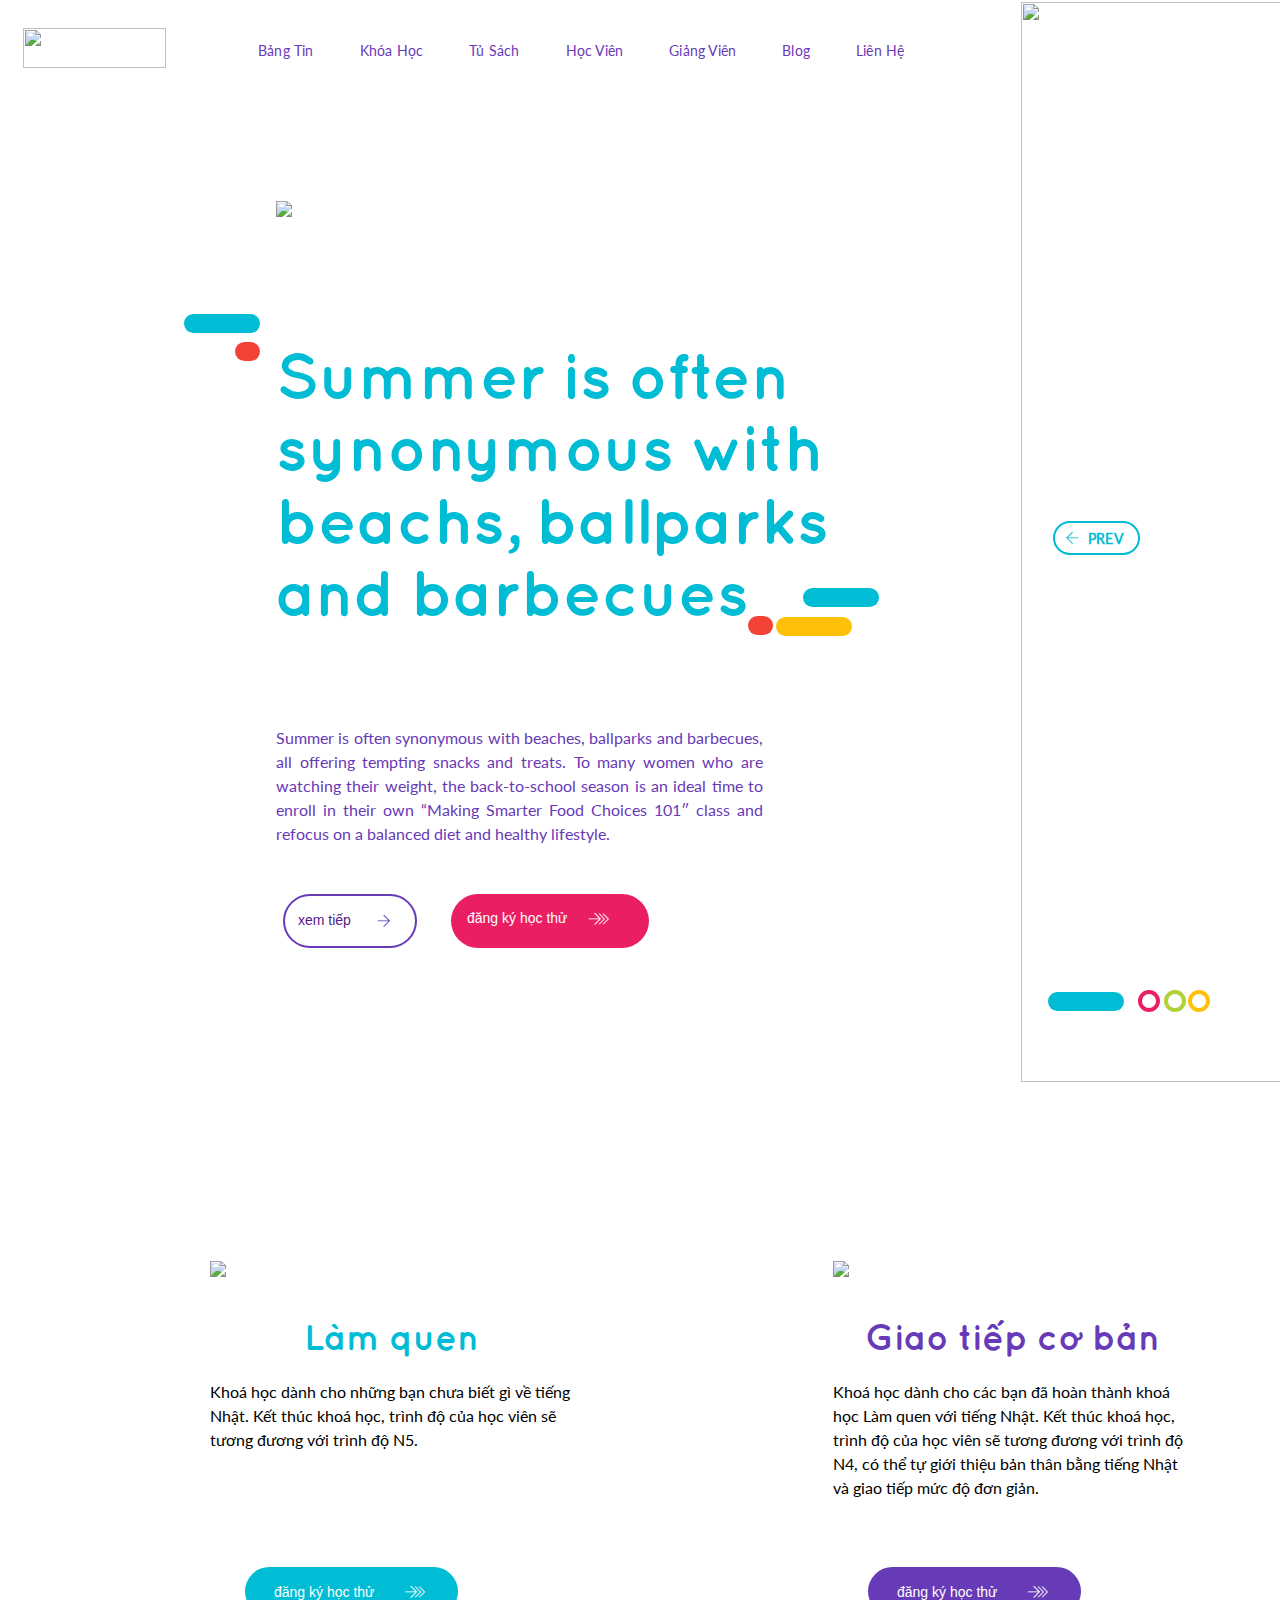
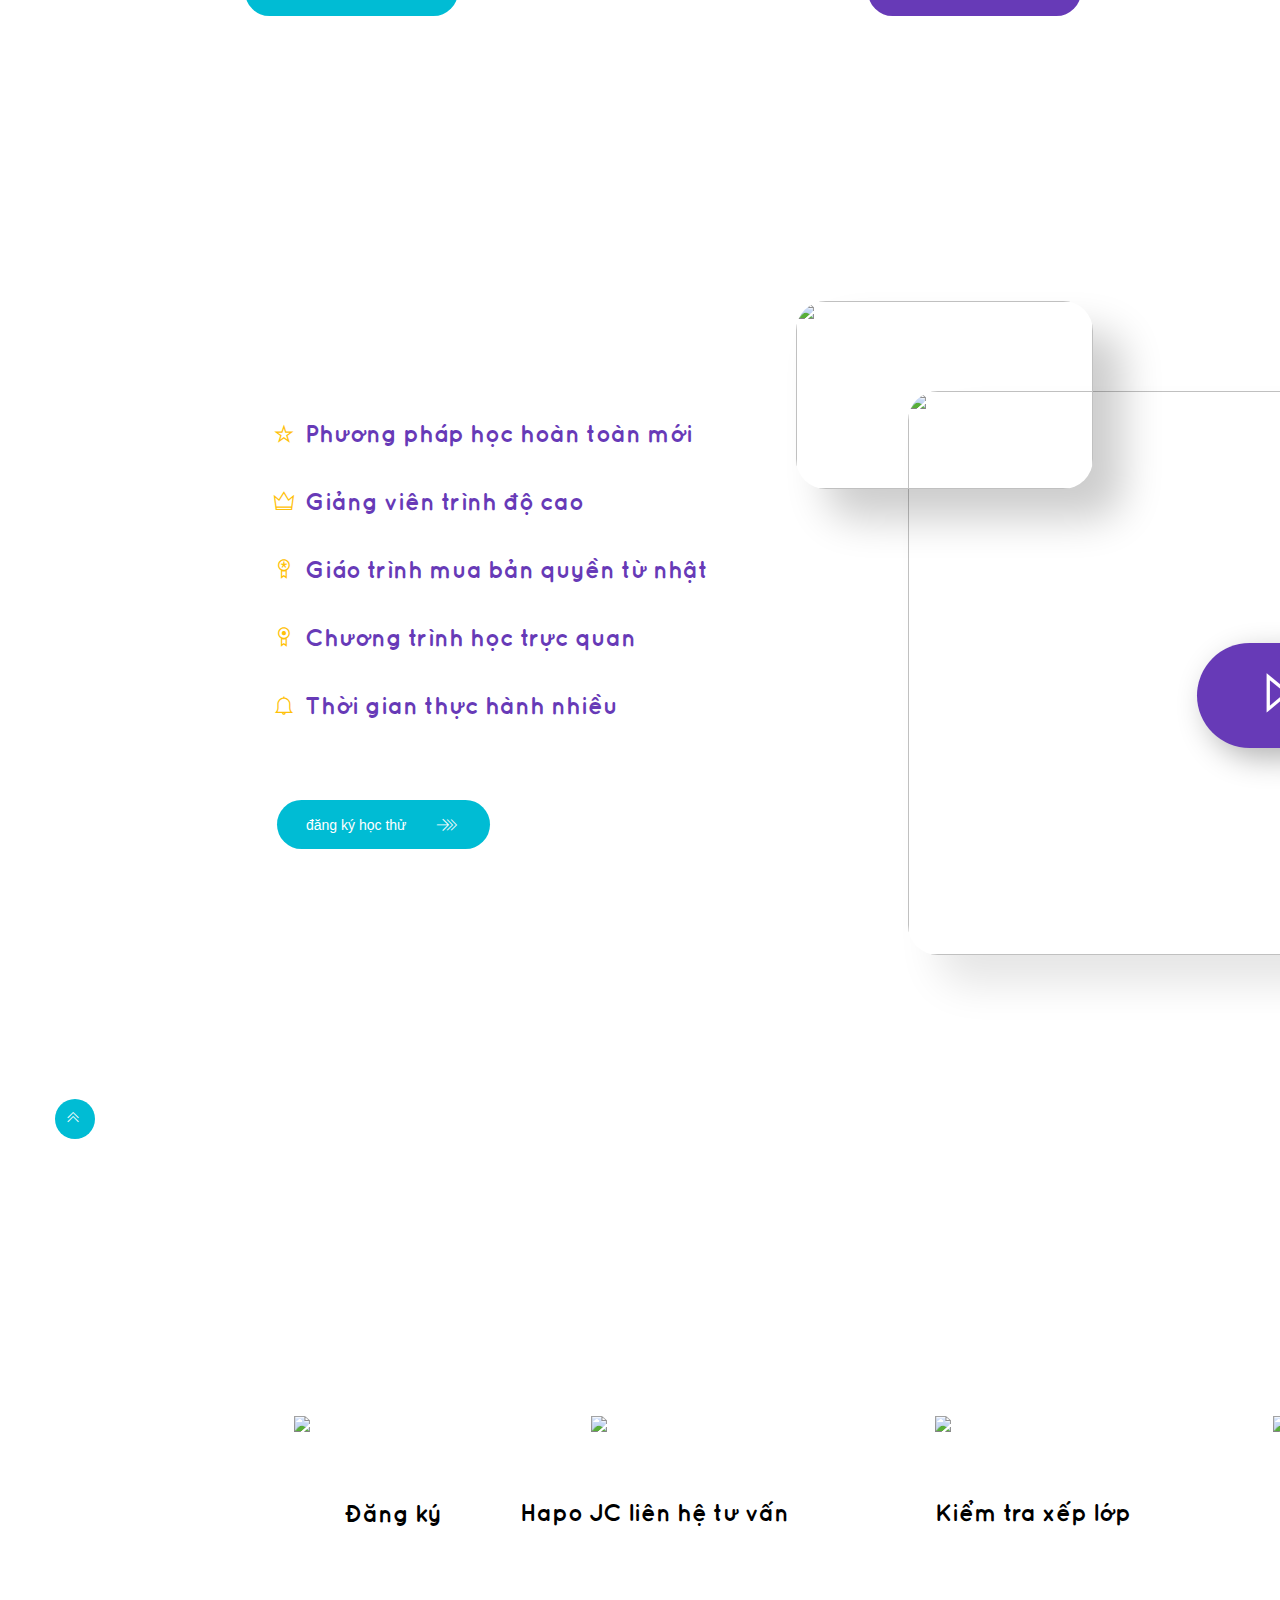
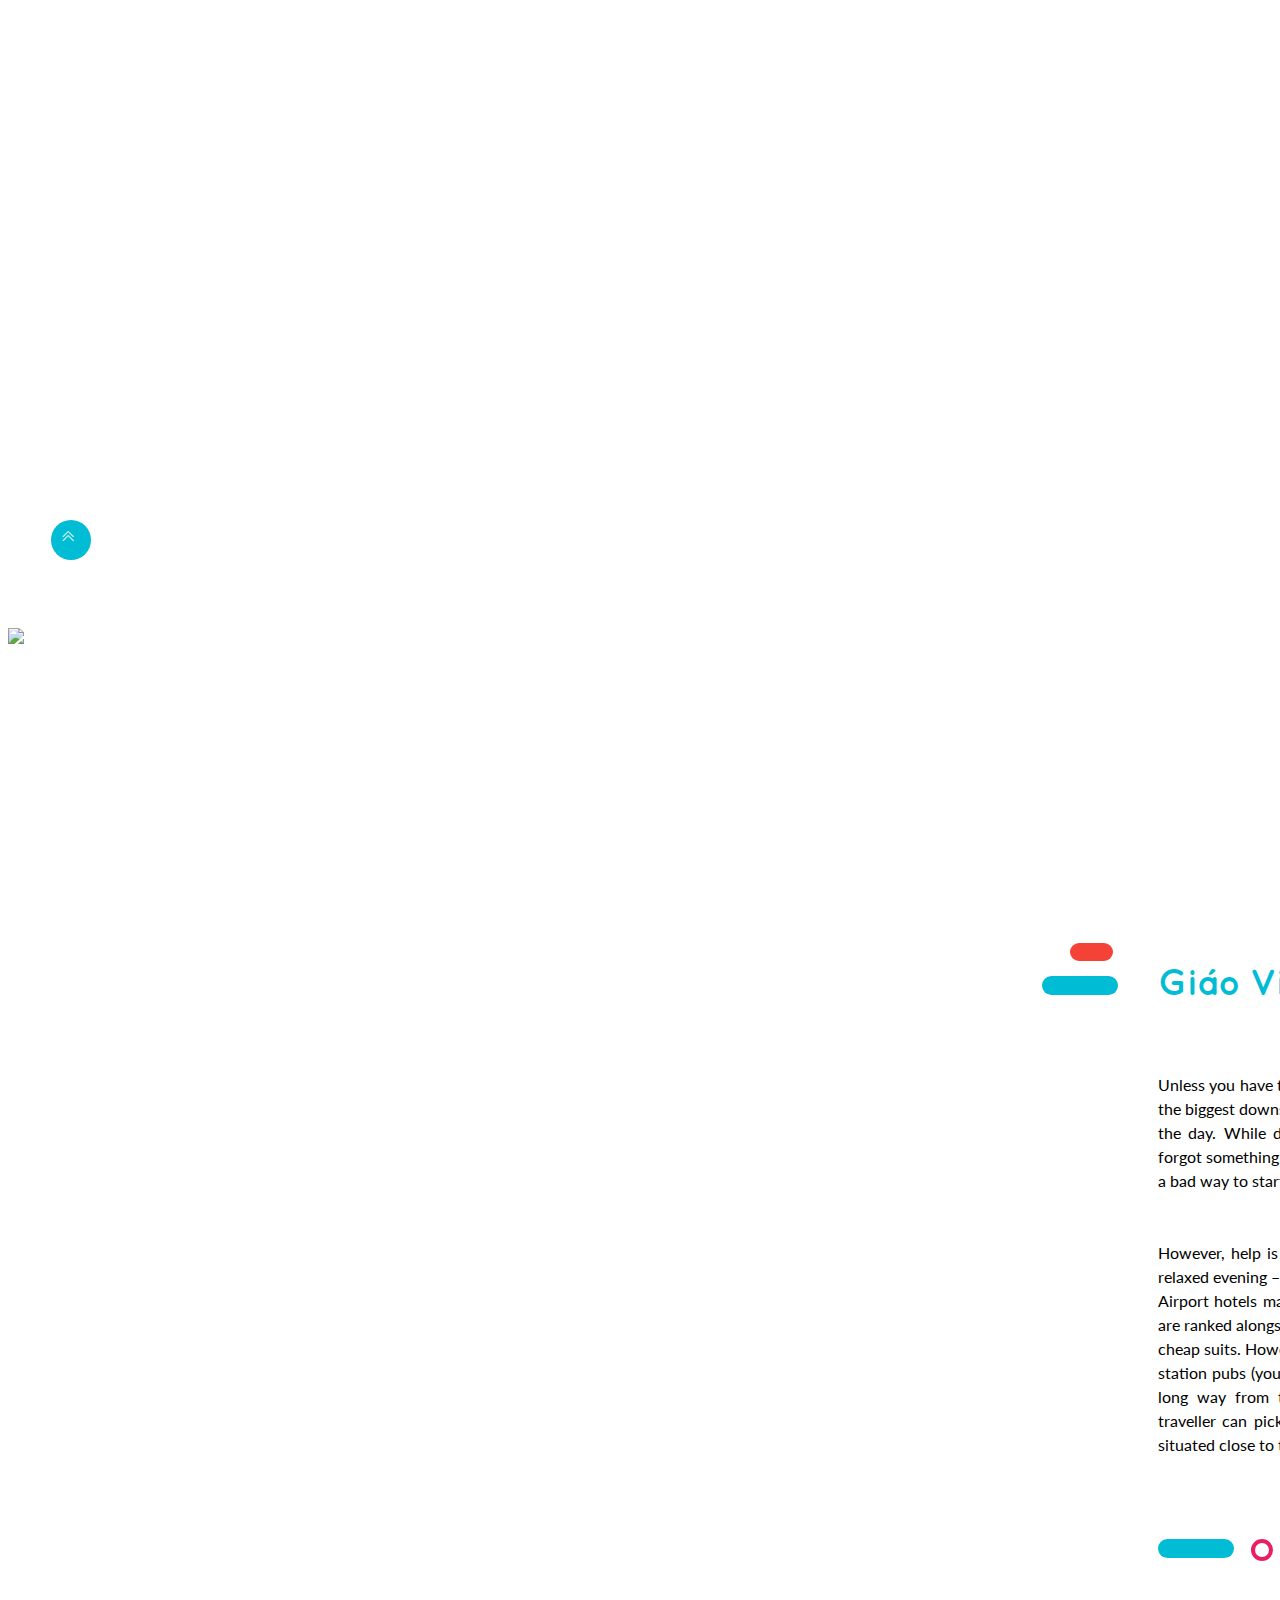
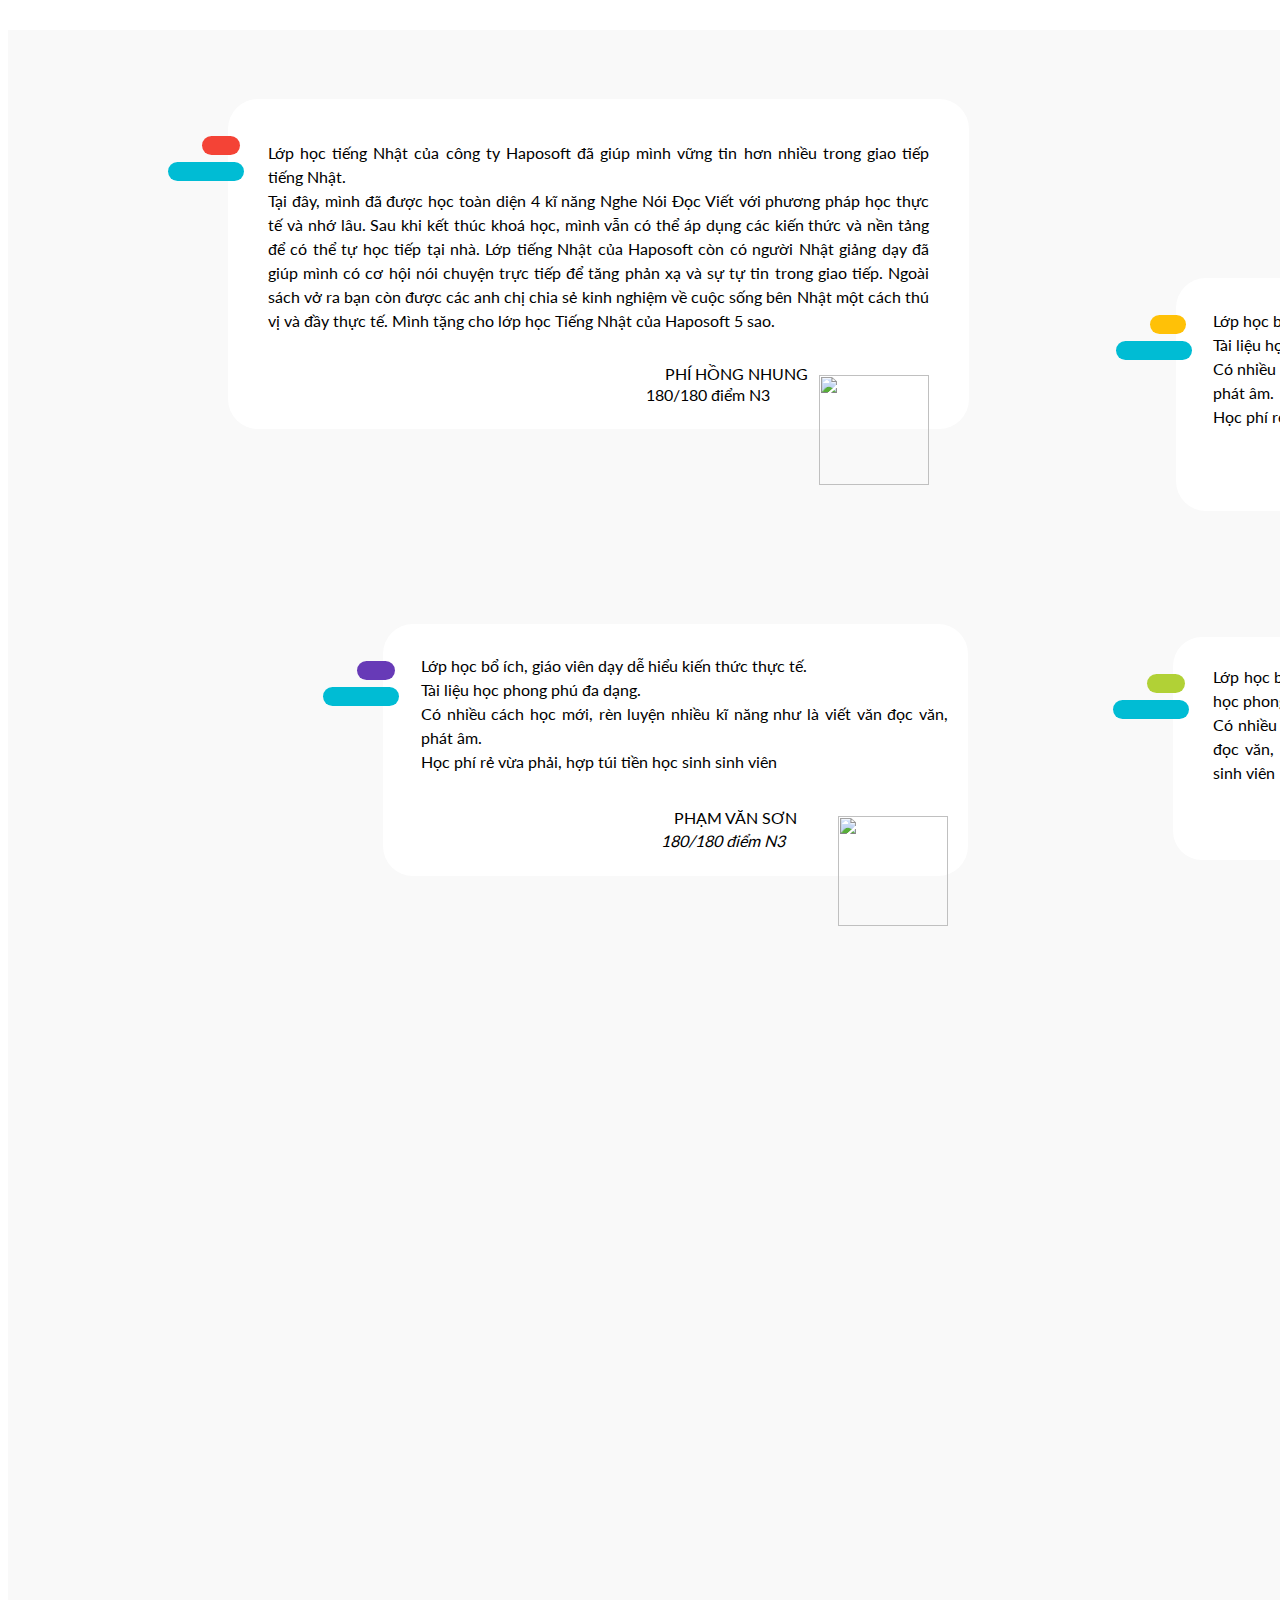
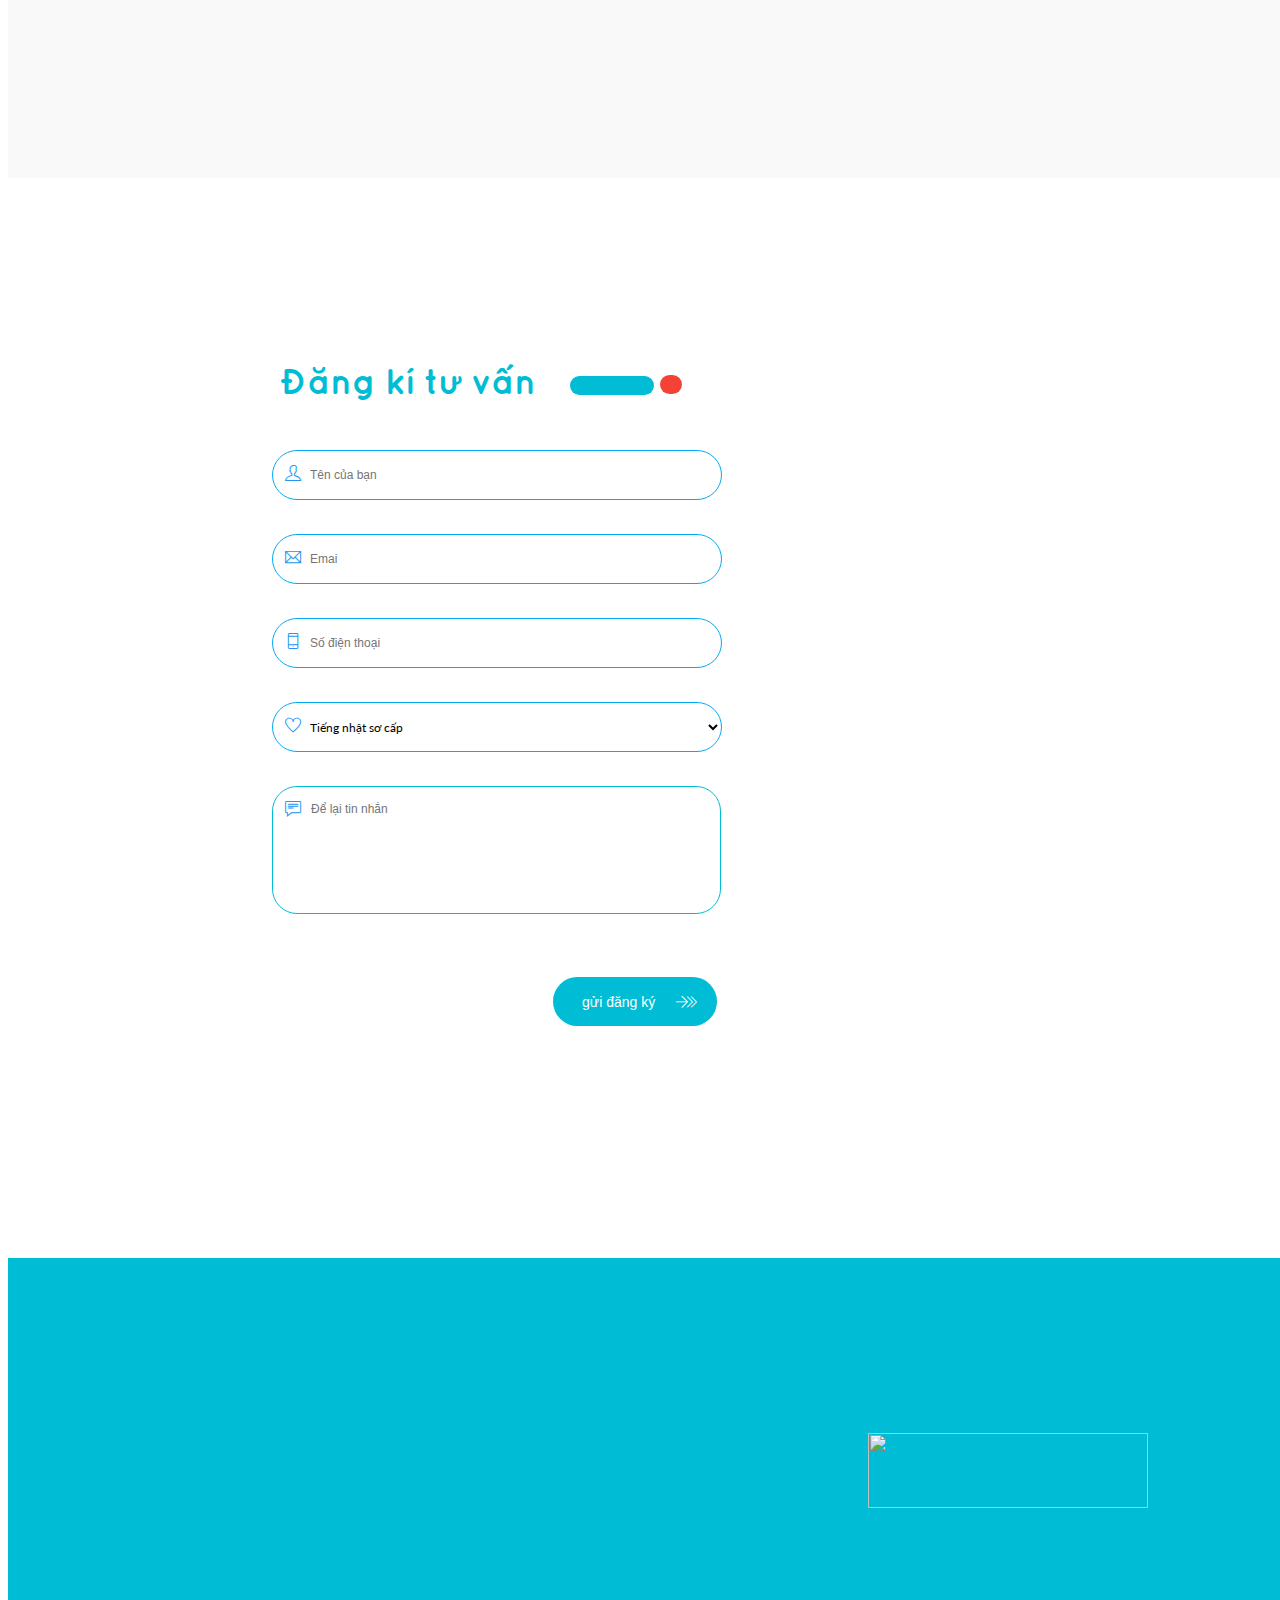
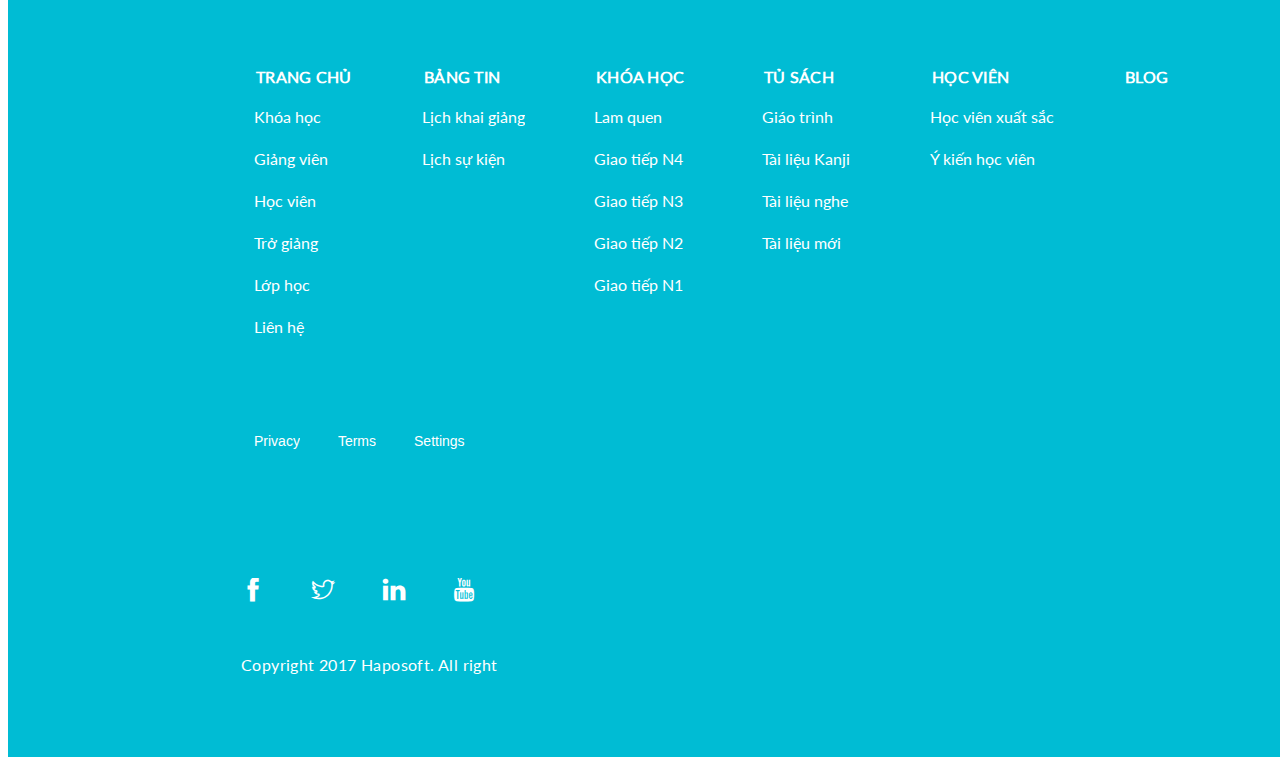
==== index.html @ 3dc642a1 "HTML" ====
<html lang="en">
<head>
    <title>HapoJc</title>
    <meta charset="utf-8">
    <link href="css/simple-line-icons.css" rel="stylesheet"/>
    <link href="css/themify-icons.css" rel="stylesheet"/>
    <link href="css/style.css" rel="stylesheet"/>
</head>
<body id="page">
<section class='main-menu'>
    <div>
        <a href="index.html" class="logo" alt=""><img src="../project_training/image/img/logo.png"></a>
        <nav class="list-title">
            <ul>
                <li><a href="#">Bảng Tin </a></li>
                <li><a href="#">Khóa Học </a></li>
                <li><a href="#">Tủ Sách</a></li>
                <li><a href="#">Học Viên</a></li>
                <li><a href="#">Giảng Viên</a></li>
                <li><a href="#">Blog</a></li>
                <li><a href="#">Liên Hệ</a></li>
            </ul>
        </nav>
        <nav class="login">
            <ul>
                <li><a id="login-title" href="#">ĐĂNG NHẬP</a></li>
                <li class="icon-color"><span class="login-icon"></span><a href="#">ĐĂNG KÝ</a></li>
                <span class="ti-arrow-right" id="icon-dk"></span>
                <span class="ti-search" id="icon-sreach"></span>
            </ul>
        </nav>
    </div>
</section>

<section class="home-page">
    <div class="page-logo" id="img-menu1">
        <div class="page-logo-img"><img src="../project_training/image/img/logo.png"></div>
        <div class="icon-a"></div>
        <div class="icon-b"></div>
        <div class="page-text-a">
            <p>Summer is often synonymous with beachs, ballparks and barbecues</p>
            <div class="icon-a1"></div>
            <div class="icon-b1"></div>
             <div class="icon-c1"></div>
        </div>

        <div class="page-text-b">
            <p>Summer is often synonymous with beaches, ballparks and barbecues, all offering tempting snacks and
                treats.
                To many women who are watching their weight, the back-to-school season is an ideal time to enroll
                in their own “Making Smarter Food Choices 101″ class and refocus on a balanced diet and healthy
                lifestyle.</p>
        </div>
            <a href="" class="page-text-c">xem tiếp</a>
                <span class="ti-arrow-right icon-next"></span>

            <a href="" class="page-text-d">đăng ký học thử</a>
                <span class="ti-arrow-right" id="icon-h-1"></span>
                <span class="ti-angle-double-right" id="icon-h-2"></span>

    </div>


    <div class="rectangle">
        <div class="prev">
            <p>PREV</p>
            <div class="ti-arrow-left icon-prev"></div>
        </div>
        <div class="next">
            <p>NEXT</p>
            <div class=" icon-next"></div>
            <div class="ti-arrow-right icon-back"></div>
        </div>
        <img src="../project_training/image/img/slide-section1.jpg">

        <div class="icon-img-home">
            <div class="icon-home-back"></div>
            <div class="back-icon">
                <div class="icon-round "></div>
                <div class="icon-round" id="icon-home-back-1"></div>
                <div class="icon-round" id="icon-home-back-2"></div>
            </div>
        </div>

    </div>

</section>


<section class="home-page-a">
    <div class="span">
        <ul>
            <li>
                <div class="span_text1">
                    <img src="../project_training/image/img/N5.png">
                    <h2 class="contact-p">Làm quen</h2>
                    <div class="text-a">
                        <p>Khoá học dành cho những bạn chưa biết gì về tiếng Nhật. Kết thúc khoá học, trình độ của học
                            viên sẽ tương
                            đương với trình độ N5.</p>
                    </div>
                    <a href="" class="page-text-list" id="color-1">đăng ký học thử</a>
                    <span class="ti-arrow-right icon-list-btn-1"></span>
                    <span class="ti-angle-double-right icon-list-btn-2"></span>

                        <!--<a class="page-text-d" id="" href="">đăng ký học thử</a>-->
                    <!--<div class="">-->
                            <!--<samp class="ti-arrow-right icon-home-1"></samp>-->
                            <!--<span class="ti-angle-double-right icon-home-2"></span>-->
                        <!--</p>-->
                    <!--</div>-->
                </div>
            </li>
            <li>
                <div class="span_text2">
                    <img src="../project_training/image/img/N4.png">
                    <h2 class="contact-l">Giao tiếp cơ bản</h2>
                    <div class="text-a">
                        <p>Khoá học dành cho các bạn đã hoàn thành khoá học Làm quen với tiếng Nhật. Kết thúc khoá học,
                            trình độ
                            của học viên sẽ tương đương với trình độ N4, có thể tự giới thiệu bản thân bằng tiếng Nhật
                            và giao
                            tiếp mức độ đơn giản.</p>
                    </div>
                    <!--<div class="button-a" id="icon-button-A">-->
                    <a class="page-text-list" href="" id="color-2">đăng ký học thử</a>
                    <span class="ti-arrow-right icon-list-btn-1" ></span>
                    <span class="ti-angle-double-right icon-list-btn-2"></span>
                        <!--</p>-->
                    <!--</div>-->
                </div>
            </li>
            <li>
                <div class="span_text3">
                    <img src="../project_training/image/img/N3.png">
                    <h2 class="contact-new">Giao tiếp nâng cao</h2>
                    <div class="text-a">
                        <p>Khoá học dành cho các bạn đã hoàn thành khoá học Giao tiếp cơ bản. Kết thúc khoá học, trình
                            độ của học
                            viên sẽ tương đương với trình độ N3, có thể giao tiếp thường ngày trôi chảy bằng tiếng
                            Nhật.</p>
                    </div>
                    <a href="" class=" page-text-list">đăng ký học thử</a>
                    <!--<div class="button-a" id="inner-c">-->

                    <span class="ti-arrow-right icon-list-btn-1"></span>
                    <span class="ti-angle-double-right icon-list-btn-2"></span>
                    <!--</div>-->
                </div>
            </li>
        </ul>
    </div>
</section>
<section class="home-page-c">
    <div class="img-home">
        <div class="title-lisst">
            <p class="ti-star now"><a href="">Phương pháp học hoàn toàn mới</a></p>
            <p class="ti-crown now"><a href="">Giảng viên trình độ cao</a></p>
            <p class="ti-medall now"><a href="">Giáo trình mua bản quyền từ nhật</a></p>
            <p class="ti-medall-alt now"><a href="">Chương trình học trực quan</a></p>
            <p class="ti-bell now"><a href="">Thời gian thực hành nhiều</a></p>
            <!--<div class="button-a" id="icon-btn-1">-->
                <!--<p id="inner-a"><a href="">đăng ký học thử</a>-->
                    <!--<samp class="ti-arrow-right" id="home-icon-1"></samp>-->
                    <!--<span class="ti-angle-double-right" id="home-icon-2"></span>-->
                <!--</p>-->
            <!--</div>-->
            <a href="" class="page-text-list" id="login-list">đăng ký học thử</a>
            <span class="ti-arrow-right icon-list-btn-1" id="login-list-1"></span>
            <span class="ti-angle-double-right icon-list-btn-2" id="login-list-2"></span>
            <div class="button-left">
                <samp class="ti-angle-double-up" id="icon-li"></samp>
            </div>
        </div>
        <div class="img-home-a">
            <img src="../project_training/image/img/photo-1500989145603-8e7ef71d639e.jpg">
        </div>
        <div class="img-home-b">
            <img src="../project_training/image/img/pexels-photo-574285.jpg">
        </div>
        <div class="img-home-c">
            <img src="../project_training/image/img/mac-glasses.jpg">
            <div class="button-home" id="inner-home">
                <p><a href="">HỖ TRỢ
                    <span class="ti-help-alt icon-home-1"></span>
                </a>
            </div>
        </div>
        <div class="icon-play-h">
            <span class="ti-control-forward" id="icon-home-play"></span>
        </div>
    </div>
</section>
<section class="home-page-d">
    <div class="home-list">
        <img src="../project_training/image/img/1.png">
        <div class="home-text-1"><p>Đi học</p></div>
    </div>
    <div class="home-list">
        <img src="../project_training/image/img/2.png">
        <div class="home-text-2"><p>Chọn lịch học </p></div>
    </div>
    <div class="home-list">
        <img src="../project_training/image/img/1.png">
        <div class="home-text-3"><p>Kiểm tra xếp lớp</p></div>
    </div>
    <div class="home-list">
        <img src="../project_training/image/img/1.png">
        <div class="home-text-4"><p>Hapo JC liên hệ tư vấn</p></div>
    </div>
    <div class="home-list">
        <img src="../project_training/image/img/2.png">
        <div class="home-text-1"><p>Đăng ký</p></div>

    </div>
    <div class="button-list" id="inner-list">
        <a href="">HỖ TRỢ</a>
        <span class="ti-help-alt icon-support-1"></span>
    </div>
    <div class="icon-btn-list">
        <samp class="ti-angle-double-up" id="icon-support"></samp>
    </div>
</section>
<section class="home-page-e">
    <div class="teacher-img">
        <img src="../project_training/image/img/teacher.jpg">
    </div>
    <div class="teacher">
        <div class="icon-list-b"></div>
        <div class="icon-list-1"></div>
        <h2 class="teacher-col">Giáo Viên <samp class="name">Nguyên Thị Mỹ Linh</samp></h2>
        <p>Unless you have the dubious pleasure of living right next door to an airport one of the biggest downsides of
            going on holiday is catching a flight at an ungodly hour of the day. While driving half asleep at 4.00 am,
            with a nagging doubt you have forgot something may be some holidaymaker’s idea of fun – for most it sounds
            like a bad way to start your holiday.<br><br><br>
            However, help is at hand in the form of Airport Hotels, where you can spend a relaxed evening – and even
            afford an extra hour or two in bed before leaving.<br>
            Airport hotels may not enjoy the best of reputations. In many peoples mind they are ranked alongside train
            station pubs – filled with chain smoking business men in cheap suits. However, while there is certainly a
            convincing argument to avoid train station pubs (you have to pay to get in the toilet for starters), airport
            hotels are a long way from their cheap and not-so-cheerful roots. These days the savvy traveller can pick up
            a great value deal at some excellent hotel accommodation situated close to their airport of departure.
           </p>
        <div class="icon-list-2"></div>
        <div class="icon-rd">
            <div class="icon-round "></div>
            <div class="icon-round" id="round2"></div>
            <div class="icon-round" id="round3"></div>
        </div>
    </div>
</section>
<section class="commnet">
    <div class="list-comment">
        <div class="comment-A">
            <div class="icon-cmt-a"></div>
            <div class="icon-cmt-b"></div>
            <p>
                Lớp học tiếng Nhật của công ty Haposoft đã giúp mình vững tin hơn nhiều trong giao tiếp tiếng Nhật.<br>
                Tại đây, mình đã được học toàn diện 4 kĩ năng Nghe Nói Đọc Viết với phương pháp học thực tế và nhớ lâu.
                Sau khi kết thúc khoá học, mình vẫn có thể áp dụng các kiến thức và nền tảng để có thể tự học tiếp tại
                nhà. Lớp tiếng Nhật của Haposoft còn có người Nhật giảng dạy đã giúp mình có cơ hội nói chuyện trực tiếp
                để tăng phản xạ và sự tự tin trong giao tiếp. Ngoài sách vở ra bạn còn được các anh chị chia sẻ kinh
                nghiệm về cuộc sống bên Nhật một cách thú vị và đầy thực tế. Mình tặng cho lớp học Tiếng Nhật của
                Haposoft 5 sao.<br>
                <img class="img-comment-A" src="../project_training/image/img/images.png"> <span
                    class="name-comment-A">
                PHÍ HỒNG NHUNG</span>
            </p>
            <p class="number">180/180 điểm N3</p>
        </div>
        <div class="comment-B">
            <div class="icon-cmt-a"></div>
            <div class="icon-cmt-s" id="cmt-1"></div>
            <p>
                Lớp học bổ ích, giáo viên dạy dễ hiểu kiến thức thực tế.<br>
                Tài liệu học phong phú đa dạng.<br>
                Có nhiều cách học mới, rèn luyện nhiều kĩ năng như là viết văn đọc văn, phát âm.<br>
                Học phí rẻ vừa phải, hợp túi tiền học sinh sinh viên<br>
                <img class="img-comment-B" src="../project_training/image/img/images.png"> <samp
                    class="name-comment-S">
                PHẠM VĂN SƠN</samp>
            </p>
            <p class="number-S">180/180 điểm N3</p>
        </div>
        <div class="comment-C">
            <div class="icon-cmt-a"></div>
            <div class="icon-cmt-c"></div>
            <p>
                Lớp học bổ ích, giáo viên dạy dễ hiểu kiến thức thực tế.
                Tài liệu học phong phú đa dạng.<br>
                Có nhiều cách học mới, rèn luyện nhiều kĩ năng như là viết văn đọc văn, phát âm.
                Học phí rẻ vừa phải, hợp túi tiền học sinh sinh viên<br>
                <img class="img-comment-C" src="../project_training/image/img/images.png"> <samp
                    class="name-comment-C">
                PHÍ HỒNG NHUNG</samp>
            </p>
            <p class="number-C">180/180 điểm N3</p>
        </div>
        <div class="comment-D">
            <div class="icon-cmt-a"></div>
            <div class="icon-cmt-d"></div>
            <p>
                Lớp học bổ ích, giáo viên dạy dễ hiểu kiến thức thực tế.<br>
                Tài liệu học phong phú đa dạng.<br>
                Có nhiều cách học mới, rèn luyện nhiều kĩ năng như là viết văn đọc văn, phát âm.<br>
                Học phí rẻ vừa phải, hợp túi tiền học sinh sinh viên<br>
                <img class="img-comment-D" src="../project_training/image/img/images.png"> <samp
                    class="name-comment-D">
                PHẠM VĂN SƠN</samp>
            </p>
            <p class="number-D">180/180 điểm N3</p>
        </div>
    </div>
</section>
<section class="contact">
    <div>
        <div class="contact-form">
            <div class="icon-contact-a"></div>
            <div class="icon-contact-b"></div>
            <h3 class="contact-title">Đăng kí tư vấn</h3>
            <form action="/action_page.php">
                <ul class="contact-fr">
                    <li>
                        <div class="ti-user icon-form"></div>
                        <input class="form-contact" type="text" name="firstname" placeholder="Tên của bạn" ><br></li>
                    <li>
                        <div class="ti-email icon-form"></div>
                        <input class="form-contact" type="text" name="lastname" placeholder="Emai"><br></li>
                    <li>
                        <div class="ti-mobile icon-form"></div>
                        <input class="form-contact" type="text" name="firstname" placeholder="Số điện thoại"><br></li>
                    <li>
                        <div class="ti-heart icon-form"></div>
                        <select class="form-contact select-form" type="" name="lastname" placeholder="Khóa học quan tâm">
                            <option class="volvo" >Tiếng nhật sơ cấp</option>
                            <option value="saab">Tiếng nhật N4</option>
                            <option value="opel">Tiêng nhật N3</option>
                            <option value="audi">Tiêng nhật N2</option>
                        </select>
                    </li>
                    <li>
                        <div class="ti-comment-alt icon-form"></div>
                        <input class="form-textarea form-input form-contact" type="text" name="lastname" placeholder="Để lại tin nhắn"></input><br></li>
                    <li>
                        <!--<input class="contact-btn" type="submit" value="gửi đăng ký">-->
                        <!--<div class="icon-sub" id="">-->
                            <!--<p id="sub-a"><a href="">gửi đăng ký</a>-->
                                <!--<samp class="ti-arrow-right" id="sub-1"></samp>-->
                                <!--<span class="ti-angle-double-right" id="sub-2"></span>-->
                            <!--</p>-->
                        <!--</div>-->
                        <a href="" class="page-text-list" id="submit">gửi đăng ký</a>
                        <span class="ti-arrow-right icon-list-btn-1" id="submit-1"></span>
                        <span class="ti-angle-double-right icon-list-btn-2" id="submit-2"></span>
                    </li>
                </ul>
            </form>
        </div>
        <div class="maps">
            <iframe class="maps-footer"
                    src="https://www.google.com/maps/embed?pb=!1m18!1m12!1m3!1d3724.8131451472996!2d105.81927231493218!3d21.00012598601392!2m3!1f0!2f0!3f0!3m2!1i1024!2i768!4f13.1!3m3!1m2!1s0x3135ac85be3a80f7%3A0x26f3b5f7c126cf4c!2zMjMgVMO0IFbEqW5oIERp4buHbiwgS2jGsMahbmcgVHJ1bmcsIFRoYW5oIFh1w6JuLCBIw6AgTuG7mWksIFZp4buHdCBOYW0!5e0!3m2!1svi!2s!4v1508312477154"
                    width="600" height="450" frameborder="0" style="border:0" allowfullscreen></iframe>
        </div>
    </div>
</section>
<section class="footer">
    <div class="row">
        <div><img class="img-comment" src="../project_training/image/img/logo-white.png">
        </div>
        <div class="footer-list">
            <div class="footer-tel">
                <h4>TRANG CHỦ</h4>
                <ul class="nal">
                    <li><a href="">Khóa học</a></li>
                    <li><a href="">Giảng viên</a></li>
                    <li><a href="">Học viên</a></li>
                    <li><a href="">Trở giảng</a></li>
                    <li><a href="">Lớp học</a></li>
                    <li><a href="">Liên hệ</a></li>
                </ul>
            </div>
            <div class="footer-tel">
                <h4>BẢNG TIN</h4>
                <ul class="nal">
                    <li><a href=""> Lịch khai giảng</a></li>
                    <li><a href="">Lịch sự kiện</a></li>
                </ul>
            </div>
            <div class="footer-tel">
                <h4>KHÓA HỌC</h4>
                <ul class="nal">
                    <li><a href="">Lam quen</a></li>
                    <li><a href="">Giao tiếp N4</a></li>
                    <li><a href="">Giao tiếp N3</a></li>
                    <li><a href="">Giao tiếp N2</a></li>
                    <li><a href="">Giao tiếp N1</a></li>
                </ul>
            </div>
            <div class="footer-tel">
                <h4>TỦ SÁCH</h4>
                <ul class="nal">
                    <li><a href="">Giáo trình</a></li>
                    <li><a href="">Tài liệu Kanji</a></li>
                    <li><a href="">Tài liệu nghe</a></li>
                    <li><a href="">Tài liệu mới</a></li>
                </ul>
            </div>
            <div class="footer-tel">
                <h4>HỌC VIÊN</h4>
                <ul class="nal">
                    <li><a href="">Học viên xuất sắc</a></li>
                    <li><a href="">Ý kiến học viên</a></li>
                </ul>
            </div>

        </div>
        <div class="footer-tel">
            <h4>BLOG</h4>
        </div>
        <div class="face-fra">

            <iframe class="footer-logo"
                    src="https://www.facebook.com/plugins/page.php?href=https%3A%2F%2Fwww.facebook.com%2Fhaposoft%2F&tabs=timeline&width=450&height=614&small_header=false&adapt_container_width=true&hide_cover=false&show_facepile=true&appId"
                    width="450" height="614" style="border:none;overflow:hidden" scrolling="no" frameborder="0"
                    allowTransparency="true"></iframe>
        </div>
        <div class="footer-pi">
            <ul>
                <li class="privacy">Privacy</li>
                <li class="terms">Terms</li>
                <li class="settings">Settings</li>

            </ul>
            <ul class="footer-ti">
                <li class="ti-facebook footer-twitter"></li>
                <li class="ti-twitter footer-facebook"></li>
                <li class="ti-linkedin footer-linkedin"></li>
                <li class="ti-youtube footer-youtube"></li>
                <li class="haposoft">Copyright 2017 Haposoft. All right reserved</li>
            </ul>
        </div>
    </div>
</section>
</div>
</body>
</html>
---- css/simple-line-icons.css ----
@font-face {
  font-family: 'simple-line-icons';
  src: url('../fonts/Simple-Line-Icons.eot?v=2.4.0');
  src: url('../fonts/Simple-Line-Icons.eot?v=2.4.0#iefix') format('embedded-opentype'), url('../fonts/Simple-Line-Icons.woff2?v=2.4.0') format('woff2'), url('../fonts/Simple-Line-Icons.ttf?v=2.4.0') format('truetype'), url('../fonts/Simple-Line-Icons.woff?v=2.4.0') format('woff'), url('../fonts/Simple-Line-Icons.svg?v=2.4.0#simple-line-icons') format('svg');
  font-weight: normal;
  font-style: normal;
}
/*
 Use the following CSS code if you want to have a class per icon.
 Instead of a list of all class selectors, you can use the generic [class*="icon-"] selector, but it's slower:
*/
.icon-user,
.icon-people,
.icon-user-female,
.icon-user-follow,
.icon-user-following,
.icon-user-unfollow,
.icon-login,
.icon-logout,
.icon-emotsmile,
.icon-phone,
.icon-call-end,
.icon-call-in,
.icon-call-out,
.icon-map,
.icon-location-pin,
.icon-direction,
.icon-directions,
.icon-compass,
.icon-layers,
.icon-menu,
.icon-list,
.icon-options-vertical,
.icon-options,
.icon-arrow-down,
.icon-arrow-left,
.icon-arrow-right,
.icon-arrow-up,
.icon-arrow-up-circle,
.icon-arrow-left-circle,
.icon-arrow-right-circle,
.icon-arrow-down-circle,
.icon-check,
.icon-clock,
.icon-plus,
.icon-minus,
.icon-close,
.icon-event,
.icon-exclamation,
.icon-organization,
.icon-trophy,
.icon-screen-smartphone,
.icon-screen-desktop,
.icon-plane,
.icon-notebook,
.icon-mustache,
.icon-mouse,
.icon-magnet,
.icon-energy,
.icon-disc,
.icon-cursor,
.icon-cursor-move,
.icon-crop,
.icon-chemistry,
.icon-speedometer,
.icon-shield,
.icon-screen-tablet,
.icon-magic-wand,
.icon-hourglass,
.icon-graduation,
.icon-ghost,
.icon-game-controller,
.icon-fire,
.icon-eyeglass,
.icon-envelope-open,
.icon-envelope-letter,
.icon-bell,
.icon-badge,
.icon-anchor,
.icon-wallet,
.icon-vector,
.icon-speech,
.icon-puzzle,
.icon-printer,
.icon-present,
.icon-playlist,
.icon-pin,
.icon-picture,
.icon-handbag,
.icon-globe-alt,
.icon-globe,
.icon-folder-alt,
.icon-folder,
.icon-film,
.icon-feed,
.icon-drop,
.icon-drawer,
.icon-docs,
.icon-doc,
.icon-diamond,
.icon-cup,
.icon-calculator,
.icon-bubbles,
.icon-briefcase,
.icon-book-open,
.icon-basket-loaded,
.icon-basket,
.icon-bag,
.icon-action-undo,
.icon-action-redo,
.icon-wrench,
.icon-umbrella,
.icon-trash,
.icon-tag,
.icon-support,
.icon-frame,
.icon-size-fullscreen,
.icon-size-actual,
.icon-shuffle,
.icon-share-alt,
.icon-share,
.icon-rocket,
.icon-question,
.icon-pie-chart,
.icon-pencil,
.icon-note,
.icon-loop,
.icon-home,
.icon-grid,
.icon-graph,
.icon-microphone,
.icon-music-tone-alt,
.icon-music-tone,
.icon-earphones-alt,
.icon-earphones,
.icon-equalizer,
.icon-like,
.icon-dislike,
.icon-control-start,
.icon-control-rewind,
.icon-control-play,
.icon-control-pause,
.icon-control-forward,
.icon-control-end,
.icon-volume-1,
.icon-volume-2,
.icon-volume-off,
.icon-calendar,
.icon-bulb,
.icon-chart,
.icon-ban,
.icon-bubble,
.icon-camrecorder,
.icon-camera,
.icon-cloud-download,
.icon-cloud-upload,
.icon-envelope,
.icon-eye,
.icon-flag,
.icon-heart,
.icon-info,
.icon-key,
.icon-link,
.icon-lock,
.icon-lock-open,
.icon-magnifier,
.icon-magnifier-add,
.icon-magnifier-remove,
.icon-paper-clip,
.icon-paper-plane,
.icon-power,
.icon-refresh,
.icon-reload,
.icon-settings,
.icon-star,
.icon-symbol-female,
.icon-symbol-male,
.icon-target,
.icon-credit-card,
.icon-paypal,
.icon-social-tumblr,
.icon-social-twitter,
.icon-social-facebook,
.icon-social-instagram,
.icon-social-linkedin,
.icon-social-pinterest,
.icon-social-github,
.icon-social-google,
.icon-social-reddit,
.icon-social-skype,
.icon-social-dribbble,
.icon-social-behance,
.icon-social-foursqare,
.icon-social-soundcloud,
.icon-social-spotify,
.icon-social-stumbleupon,
.icon-social-youtube,
.icon-social-dropbox,
.icon-social-vkontakte,
.icon-social-steam {
  font-family: 'simple-line-icons';
  speak: none;
  font-style: normal;
  font-weight: normal;
  font-variant: normal;
  text-transform: none;
  line-height: 1;
  /* Better Font Rendering =========== */
  -webkit-font-smoothing: antialiased;
  -moz-osx-font-smoothing: grayscale;
}
.icon-user:before {
  content: "\e005";
}
.icon-people:before {
  content: "\e001";
}
.icon-user-female:before {
  content: "\e000";
}
.icon-user-follow:before {
  content: "\e002";
}
.icon-user-following:before {
  content: "\e003";
}
.icon-user-unfollow:before {
  content: "\e004";
}
.icon-login:before {
  content: "\e066";
}
.icon-logout:before {
  content: "\e065";
}
.icon-emotsmile:before {
  content: "\e021";
}
.icon-phone:before {
  content: "\e600";
}
.icon-call-end:before {
  content: "\e048";
}
.icon-call-in:before {
  content: "\e047";
}
.icon-call-out:before {
  content: "\e046";
}
.icon-map:before {
  content: "\e033";
}
.icon-location-pin:before {
  content: "\e096";
}
.icon-direction:before {
  content: "\e042";
}
.icon-directions:before {
  content: "\e041";
}
.icon-compass:before {
  content: "\e045";
}
.icon-layers:before {
  content: "\e034";
}
.icon-menu:before {
  content: "\e601";
}
.icon-list:before {
  content: "\e067";
}
.icon-options-vertical:before {
  content: "\e602";
}
.icon-options:before {
  content: "\e603";
}
.icon-arrow-down:before {
  content: "\e604";
}
.icon-arrow-left:before {
  content: "\e605";
}
.icon-arrow-right:before {
  content: "\e606";
}
.icon-arrow-up:before {
  content: "\e607";
}
.icon-arrow-up-circle:before {
  content: "\e078";
}
.icon-arrow-left-circle:before {
  content: "\e07a";
}
.icon-arrow-right-circle:before {
  content: "\e079";
}
.icon-arrow-down-circle:before {
  content: "\e07b";
}
.icon-check:before {
  content: "\e080";
}
.icon-clock:before {
  content: "\e081";
}
.icon-plus:before {
  content: "\e095";
}
.icon-minus:before {
  content: "\e615";
}
.icon-close:before {
  content: "\e082";
}
.icon-event:before {
  content: "\e619";
}
.icon-exclamation:before {
  content: "\e617";
}
.icon-organization:before {
  content: "\e616";
}
.icon-trophy:before {
  content: "\e006";
}
.icon-screen-smartphone:before {
  content: "\e010";
}
.icon-screen-desktop:before {
  content: "\e011";
}
.icon-plane:before {
  content: "\e012";
}
.icon-notebook:before {
  content: "\e013";
}
.icon-mustache:before {
  content: "\e014";
}
.icon-mouse:before {
  content: "\e015";
}
.icon-magnet:before {
  content: "\e016";
}
.icon-energy:before {
  content: "\e020";
}
.icon-disc:before {
  content: "\e022";
}
.icon-cursor:before {
  content: "\e06e";
}
.icon-cursor-move:before {
  content: "\e023";
}
.icon-crop:before {
  content: "\e024";
}
.icon-chemistry:before {
  content: "\e026";
}
.icon-speedometer:before {
  content: "\e007";
}
.icon-shield:before {
  content: "\e00e";
}
.icon-screen-tablet:before {
  content: "\e00f";
}
.icon-magic-wand:before {
  content: "\e017";
}
.icon-hourglass:before {
  content: "\e018";
}
.icon-graduation:before {
  content: "\e019";
}
.icon-ghost:before {
  content: "\e01a";
}
.icon-game-controller:before {
  content: "\e01b";
}
.icon-fire:before {
  content: "\e01c";
}
.icon-eyeglass:before {
  content: "\e01d";
}
.icon-envelope-open:before {
  content: "\e01e";
}
.icon-envelope-letter:before {
  content: "\e01f";
}
.icon-bell:before {
  content: "\e027";
}
.icon-badge:before {
  content: "\e028";
}
.icon-anchor:before {
  content: "\e029";
}
.icon-wallet:before {
  content: "\e02a";
}
.icon-vector:before {
  content: "\e02b";
}
.icon-speech:before {
  content: "\e02c";
}
.icon-puzzle:before {
  content: "\e02d";
}
.icon-printer:before {
  content: "\e02e";
}
.icon-present:before {
  content: "\e02f";
}
.icon-playlist:before {
  content: "\e030";
}
.icon-pin:before {
  content: "\e031";
}
.icon-picture:before {
  content: "\e032";
}
.icon-handbag:before {
  content: "\e035";
}
.icon-globe-alt:before {
  content: "\e036";
}
.icon-globe:before {
  content: "\e037";
}
.icon-folder-alt:before {
  content: "\e039";
}
.icon-folder:before {
  content: "\e089";
}
.icon-film:before {
  content: "\e03a";
}
.icon-feed:before {
  content: "\e03b";
}
.icon-drop:before {
  content: "\e03e";
}
.icon-drawer:before {
  content: "\e03f";
}
.icon-docs:before {
  content: "\e040";
}
.icon-doc:before {
  content: "\e085";
}
.icon-diamond:before {
  content: "\e043";
}
.icon-cup:before {
  content: "\e044";
}
.icon-calculator:before {
  content: "\e049";
}
.icon-bubbles:before {
  content: "\e04a";
}
.icon-briefcase:before {
  content: "\e04b";
}
.icon-book-open:before {
  content: "\e04c";
}
.icon-basket-loaded:before {
  content: "\e04d";
}
.icon-basket:before {
  content: "\e04e";
}
.icon-bag:before {
  content: "\e04f";
}
.icon-action-undo:before {
  content: "\e050";
}
.icon-action-redo:before {
  content: "\e051";
}
.icon-wrench:before {
  content: "\e052";
}
.icon-umbrella:before {
  content: "\e053";
}
.icon-trash:before {
  content: "\e054";
}
.icon-tag:before {
  content: "\e055";
}
.icon-support:before {
  content: "\e056";
}
.icon-frame:before {
  content: "\e038";
}
.icon-size-fullscreen:before {
  content: "\e057";
}
.icon-size-actual:before {
  content: "\e058";
}
.icon-shuffle:before {
  content: "\e059";
}
.icon-share-alt:before {
  content: "\e05a";
}
.icon-share:before {
  content: "\e05b";
}
.icon-rocket:before {
  content: "\e05c";
}
.icon-question:before {
  content: "\e05d";
}
.icon-pie-chart:before {
  content: "\e05e";
}
.icon-pencil:before {
  content: "\e05f";
}
.icon-note:before {
  content: "\e060";
}
.icon-loop:before {
  content: "\e064";
}
.icon-home:before {
  content: "\e069";
}
.icon-grid:before {
  content: "\e06a";
}
.icon-graph:before {
  content: "\e06b";
}
.icon-microphone:before {
  content: "\e063";
}
.icon-music-tone-alt:before {
  content: "\e061";
}
.icon-music-tone:before {
  content: "\e062";
}
.icon-earphones-alt:before {
  content: "\e03c";
}
.icon-earphones:before {
  content: "\e03d";
}
.icon-equalizer:before {
  content: "\e06c";
}
.icon-like:before {
  content: "\e068";
}
.icon-dislike:before {
  content: "\e06d";
}
.icon-control-start:before {
  content: "\e06f";
}
.icon-control-rewind:before {
  content: "\e070";
}
.icon-control-play:before {
  content: "\e071";
}
.icon-control-pause:before {
  content: "\e072";
}
.icon-control-forward:before {
  content: "\e073";
}
.icon-control-end:before {
  content: "\e074";
}
.icon-volume-1:before {
  content: "\e09f";
}
.icon-volume-2:before {
  content: "\e0a0";
}
.icon-volume-off:before {
  content: "\e0a1";
}
.icon-calendar:before {
  content: "\e075";
}
.icon-bulb:before {
  content: "\e076";
}
.icon-chart:before {
  content: "\e077";
}
.icon-ban:before {
  content: "\e07c";
}
.icon-bubble:before {
  content: "\e07d";
}
.icon-camrecorder:before {
  content: "\e07e";
}
.icon-camera:before {
  content: "\e07f";
}
.icon-cloud-download:before {
  content: "\e083";
}
.icon-cloud-upload:before {
  content: "\e084";
}
.icon-envelope:before {
  content: "\e086";
}
.icon-eye:before {
  content: "\e087";
}
.icon-flag:before {
  content: "\e088";
}
.icon-heart:before {
  content: "\e08a";
}
.icon-info:before {
  content: "\e08b";
}
.icon-key:before {
  content: "\e08c";
}
.icon-link:before {
  content: "\e08d";
}
.icon-lock:before {
  content: "\e08e";
}
.icon-lock-open:before {
  content: "\e08f";
}
.icon-magnifier:before {
  content: "\e090";
}
.icon-magnifier-add:before {
  content: "\e091";
}
.icon-magnifier-remove:before {
  content: "\e092";
}
.icon-paper-clip:before {
  content: "\e093";
}
.icon-paper-plane:before {
  content: "\e094";
}
.icon-power:before {
  content: "\e097";
}
.icon-refresh:before {
  content: "\e098";
}
.icon-reload:before {
  content: "\e099";
}
.icon-settings:before {
  content: "\e09a";
}
.icon-star:before {
  content: "\e09b";
}
.icon-symbol-female:before {
  content: "\e09c";
}
.icon-symbol-male:before {
  content: "\e09d";
}
.icon-target:before {
  content: "\e09e";
}
.icon-credit-card:before {
  content: "\e025";
}
.icon-paypal:before {
  content: "\e608";
}
.icon-social-tumblr:before {
  content: "\e00a";
}
.icon-social-twitter:before {
  content: "\e009";
}
.icon-social-facebook:before {
  content: "\e00b";
}
.icon-social-instagram:before {
  content: "\e609";
}
.icon-social-linkedin:before {
  content: "\e60a";
}
.icon-social-pinterest:before {
  content: "\e60b";
}
.icon-social-github:before {
  content: "\e60c";
}
.icon-social-google:before {
  content: "\e60d";
}
.icon-social-reddit:before {
  content: "\e60e";
}
.icon-social-skype:before {
  content: "\e60f";
}
.icon-social-dribbble:before {
  content: "\e00d";
}
.icon-social-behance:before {
  content: "\e610";
}
.icon-social-foursqare:before {
  content: "\e611";
}
.icon-social-soundcloud:before {
  content: "\e612";
}
.icon-social-spotify:before {
  content: "\e613";
}
.icon-social-stumbleupon:before {
  content: "\e614";
}
.icon-social-youtube:before {
  content: "\e008";
}
.icon-social-dropbox:before {
  content: "\e00c";
}
.icon-social-vkontakte:before {
  content: "\e618";
}
.icon-social-steam:before {
  content: "\e620";
}
---- css/themify-icons.css ----
@font-face {
	font-family: 'themify';
	src:url('fonts/themify.eot?-fvbane');
	src:url('fonts/themify.eot?#iefix-fvbane') format('embedded-opentype'),
		url('fonts/themify.woff?-fvbane') format('woff'),
		url('fonts/themify.ttf?-fvbane') format('truetype'),
		url('fonts/themify.svg?-fvbane#themify') format('svg');
	font-weight: normal;
	font-style: normal;
}

[class^="ti-"], [class*=" ti-"] {
	font-family: 'themify';
	speak: none;
	font-style: normal;
	font-weight: normal;
	font-variant: normal;
	text-transform: none;
	line-height: 1;

	/* Better Font Rendering =========== */
	-webkit-font-smoothing: antialiased;
	-moz-osx-font-smoothing: grayscale;
}

.ti-wand:before {
	content: "\e600";
}
.ti-volume:before {
	content: "\e601";
}
.ti-user:before {
	content: "\e602";
}
.ti-unlock:before {
	content: "\e603";
}
.ti-unlink:before {
	content: "\e604";
}
.ti-trash:before {
	content: "\e605";
}
.ti-thought:before {
	content: "\e606";
}
.ti-target:before {
	content: "\e607";
}
.ti-tag:before {
	content: "\e608";
}
.ti-tablet:before {
	content: "\e609";
}
.ti-star:before {
	content: "\e60a";
}
.ti-spray:before {
	content: "\e60b";
}
.ti-signal:before {
	content: "\e60c";
}
.ti-shopping-cart:before {
	content: "\e60d";
}
.ti-shopping-cart-full:before {
	content: "\e60e";
}
.ti-settings:before {
	content: "\e60f";
}
.ti-search:before {
	content: "\e610";
}
.ti-zoom-in:before {
	content: "\e611";
}
.ti-zoom-out:before {
	content: "\e612";
}
.ti-cut:before {
	content: "\e613";
}
.ti-ruler:before {
	content: "\e614";
}
.ti-ruler-pencil:before {
	content: "\e615";
}
.ti-ruler-alt:before {
	content: "\e616";
}
.ti-bookmark:before {
	content: "\e617";
}
.ti-bookmark-alt:before {
	content: "\e618";
}
.ti-reload:before {
	content: "\e619";
}
.ti-plus:before {
	content: "\e61a";
}
.ti-pin:before {
	content: "\e61b";
}
.ti-pencil:before {
	content: "\e61c";
}
.ti-pencil-alt:before {
	content: "\e61d";
}
.ti-paint-roller:before {
	content: "\e61e";
}
.ti-paint-bucket:before {
	content: "\e61f";
}
.ti-na:before {
	content: "\e620";
}
.ti-mobile:before {
	content: "\e621";
}
.ti-minus:before {
	content: "\e622";
}
.ti-medall:before {
	content: "\e623";
}
.ti-medall-alt:before {
	content: "\e624";
}
.ti-marker:before {
	content: "\e625";
}
.ti-marker-alt:before {
	content: "\e626";
}
.ti-arrow-up:before {
	content: "\e627";
}
.ti-arrow-right:before {
	content: "\e628";
}
.ti-arrow-left:before {
	content: "\e629";
}
.ti-arrow-down:before {
	content: "\e62a";
}
.ti-lock:before {
	content: "\e62b";
}
.ti-location-arrow:before {
	content: "\e62c";
}
.ti-link:before {
	content: "\e62d";
}
.ti-layout:before {
	content: "\e62e";
}
.ti-layers:before {
	content: "\e62f";
}
.ti-layers-alt:before {
	content: "\e630";
}
.ti-key:before {
	content: "\e631";
}
.ti-import:before {
	content: "\e632";
}
.ti-image:before {
	content: "\e633";
}
.ti-heart:before {
	content: "\e634";
}
.ti-heart-broken:before {
	content: "\e635";
}
.ti-hand-stop:before {
	content: "\e636";
}
.ti-hand-open:before {
	content: "\e637";
}
.ti-hand-drag:before {
	content: "\e638";
}
.ti-folder:before {
	content: "\e639";
}
.ti-flag:before {
	content: "\e63a";
}
.ti-flag-alt:before {
	content: "\e63b";
}
.ti-flag-alt-2:before {
	content: "\e63c";
}
.ti-eye:before {
	content: "\e63d";
}
.ti-export:before {
	content: "\e63e";
}
.ti-exchange-vertical:before {
	content: "\e63f";
}
.ti-desktop:before {
	content: "\e640";
}
.ti-cup:before {
	content: "\e641";
}
.ti-crown:before {
	content: "\e642";
}
.ti-comments:before {
	content: "\e643";
}
.ti-comment:before {
	content: "\e644";
}
.ti-comment-alt:before {
	content: "\e645";
}
.ti-close:before {
	content: "\e646";
}
.ti-clip:before {
	content: "\e647";
}
.ti-angle-up:before {
	content: "\e648";
}
.ti-angle-right:before {
	content: "\e649";
}
.ti-angle-left:before {
	content: "\e64a";
}
.ti-angle-down:before {
	content: "\e64b";
}
.ti-check:before {
	content: "\e64c";
}
.ti-check-box:before {
	content: "\e64d";
}
.ti-camera:before {
	content: "\e64e";
}
.ti-announcement:before {
	content: "\e64f";
}
.ti-brush:before {
	content: "\e650";
}
.ti-briefcase:before {
	content: "\e651";
}
.ti-bolt:before {
	content: "\e652";
}
.ti-bolt-alt:before {
	content: "\e653";
}
.ti-blackboard:before {
	content: "\e654";
}
.ti-bag:before {
	content: "\e655";
}
.ti-move:before {
	content: "\e656";
}
.ti-arrows-vertical:before {
	content: "\e657";
}
.ti-arrows-horizontal:before {
	content: "\e658";
}
.ti-fullscreen:before {
	content: "\e659";
}
.ti-arrow-top-right:before {
	content: "\e65a";
}
.ti-arrow-top-left:before {
	content: "\e65b";
}
.ti-arrow-circle-up:before {
	content: "\e65c";
}
.ti-arrow-circle-right:before {
	content: "\e65d";
}
.ti-arrow-circle-left:before {
	content: "\e65e";
}
.ti-arrow-circle-down:before {
	content: "\e65f";
}
.ti-angle-double-up:before {
	content: "\e660";
}
.ti-angle-double-right:before {
	content: "\e661";
}
.ti-angle-double-left:before {
	content: "\e662";
}
.ti-angle-double-down:before {
	content: "\e663";
}
.ti-zip:before {
	content: "\e664";
}
.ti-world:before {
	content: "\e665";
}
.ti-wheelchair:before {
	content: "\e666";
}
.ti-view-list:before {
	content: "\e667";
}
.ti-view-list-alt:before {
	content: "\e668";
}
.ti-view-grid:before {
	content: "\e669";
}
.ti-uppercase:before {
	content: "\e66a";
}
.ti-upload:before {
	content: "\e66b";
}
.ti-underline:before {
	content: "\e66c";
}
.ti-truck:before {
	content: "\e66d";
}
.ti-timer:before {
	content: "\e66e";
}
.ti-ticket:before {
	content: "\e66f";
}
.ti-thumb-up:before {
	content: "\e670";
}
.ti-thumb-down:before {
	content: "\e671";
}
.ti-text:before {
	content: "\e672";
}
.ti-stats-up:before {
	content: "\e673";
}
.ti-stats-down:before {
	content: "\e674";
}
.ti-split-v:before {
	content: "\e675";
}
.ti-split-h:before {
	content: "\e676";
}
.ti-smallcap:before {
	content: "\e677";
}
.ti-shine:before {
	content: "\e678";
}
.ti-shift-right:before {
	content: "\e679";
}
.ti-shift-left:before {
	content: "\e67a";
}
.ti-shield:before {
	content: "\e67b";
}
.ti-notepad:before {
	content: "\e67c";
}
.ti-server:before {
	content: "\e67d";
}
.ti-quote-right:before {
	content: "\e67e";
}
.ti-quote-left:before {
	content: "\e67f";
}
.ti-pulse:before {
	content: "\e680";
}
.ti-printer:before {
	content: "\e681";
}
.ti-power-off:before {
	content: "\e682";
}
.ti-plug:before {
	content: "\e683";
}
.ti-pie-chart:before {
	content: "\e684";
}
.ti-paragraph:before {
	content: "\e685";
}
.ti-panel:before {
	content: "\e686";
}
.ti-package:before {
	content: "\e687";
}
.ti-music:before {
	content: "\e688";
}
.ti-music-alt:before {
	content: "\e689";
}
.ti-mouse:before {
	content: "\e68a";
}
.ti-mouse-alt:before {
	content: "\e68b";
}
.ti-money:before {
	content: "\e68c";
}
.ti-microphone:before {
	content: "\e68d";
}
.ti-menu:before {
	content: "\e68e";
}
.ti-menu-alt:before {
	content: "\e68f";
}
.ti-map:before {
	content: "\e690";
}
.ti-map-alt:before {
	content: "\e691";
}
.ti-loop:before {
	content: "\e692";
}
.ti-location-pin:before {
	content: "\e693";
}
.ti-list:before {
	content: "\e694";
}
.ti-light-bulb:before {
	content: "\e695";
}
.ti-Italic:before {
	content: "\e696";
}
.ti-info:before {
	content: "\e697";
}
.ti-infinite:before {
	content: "\e698";
}
.ti-id-badge:before {
	content: "\e699";
}
.ti-hummer:before {
	content: "\e69a";
}
.ti-home:before {
	content: "\e69b";
}
.ti-help:before {
	content: "\e69c";
}
.ti-headphone:before {
	content: "\e69d";
}
.ti-harddrives:before {
	content: "\e69e";
}
.ti-harddrive:before {
	content: "\e69f";
}
.ti-gift:before {
	content: "\e6a0";
}
.ti-game:before {
	content: "\e6a1";
}
.ti-filter:before {
	content: "\e6a2";
}
.ti-files:before {
	content: "\e6a3";
}
.ti-file:before {
	content: "\e6a4";
}
.ti-eraser:before {
	content: "\e6a5";
}
.ti-envelope:before {
	content: "\e6a6";
}
.ti-download:before {
	content: "\e6a7";
}
.ti-direction:before {
	content: "\e6a8";
}
.ti-direction-alt:before {
	content: "\e6a9";
}
.ti-dashboard:before {
	content: "\e6aa";
}
.ti-control-stop:before {
	content: "\e6ab";
}
.ti-control-shuffle:before {
	content: "\e6ac";
}
.ti-control-play:before {
	content: "\e6ad";
}
.ti-control-pause:before {
	content: "\e6ae";
}
.ti-control-forward:before {
	content: "\e6af";
}
.ti-control-backward:before {
	content: "\e6b0";
}
.ti-cloud:before {
	content: "\e6b1";
}
.ti-cloud-up:before {
	content: "\e6b2";
}
.ti-cloud-down:before {
	content: "\e6b3";
}
.ti-clipboard:before {
	content: "\e6b4";
}
.ti-car:before {
	content: "\e6b5";
}
.ti-calendar:before {
	content: "\e6b6";
}
.ti-book:before {
	content: "\e6b7";
}
.ti-bell:before {
	content: "\e6b8";
}
.ti-basketball:before {
	content: "\e6b9";
}
.ti-bar-chart:before {
	content: "\e6ba";
}
.ti-bar-chart-alt:before {
	content: "\e6bb";
}
.ti-back-right:before {
	content: "\e6bc";
}
.ti-back-left:before {
	content: "\e6bd";
}
.ti-arrows-corner:before {
	content: "\e6be";
}
.ti-archive:before {
	content: "\e6bf";
}
.ti-anchor:before {
	content: "\e6c0";
}
.ti-align-right:before {
	content: "\e6c1";
}
.ti-align-left:before {
	content: "\e6c2";
}
.ti-align-justify:before {
	content: "\e6c3";
}
.ti-align-center:before {
	content: "\e6c4";
}
.ti-alert:before {
	content: "\e6c5";
}
.ti-alarm-clock:before {
	content: "\e6c6";
}
.ti-agenda:before {
	content: "\e6c7";
}
.ti-write:before {
	content: "\e6c8";
}
.ti-window:before {
	content: "\e6c9";
}
.ti-widgetized:before {
	content: "\e6ca";
}
.ti-widget:before {
	content: "\e6cb";
}
.ti-widget-alt:before {
	content: "\e6cc";
}
.ti-wallet:before {
	content: "\e6cd";
}
.ti-video-clapper:before {
	content: "\e6ce";
}
.ti-video-camera:before {
	content: "\e6cf";
}
.ti-vector:before {
	content: "\e6d0";
}
.ti-themify-logo:before {
	content: "\e6d1";
}
.ti-themify-favicon:before {
	content: "\e6d2";
}
.ti-themify-favicon-alt:before {
	content: "\e6d3";
}
.ti-support:before {
	content: "\e6d4";
}
.ti-stamp:before {
	content: "\e6d5";
}
.ti-split-v-alt:before {
	content: "\e6d6";
}
.ti-slice:before {
	content: "\e6d7";
}
.ti-shortcode:before {
	content: "\e6d8";
}
.ti-shift-right-alt:before {
	content: "\e6d9";
}
.ti-shift-left-alt:before {
	content: "\e6da";
}
.ti-ruler-alt-2:before {
	content: "\e6db";
}
.ti-receipt:before {
	content: "\e6dc";
}
.ti-pin2:before {
	content: "\e6dd";
}
.ti-pin-alt:before {
	content: "\e6de";
}
.ti-pencil-alt2:before {
	content: "\e6df";
}
.ti-palette:before {
	content: "\e6e0";
}
.ti-more:before {
	content: "\e6e1";
}
.ti-more-alt:before {
	content: "\e6e2";
}
.ti-microphone-alt:before {
	content: "\e6e3";
}
.ti-magnet:before {
	content: "\e6e4";
}
.ti-line-double:before {
	content: "\e6e5";
}
.ti-line-dotted:before {
	content: "\e6e6";
}
.ti-line-dashed:before {
	content: "\e6e7";
}
.ti-layout-width-full:before {
	content: "\e6e8";
}
.ti-layout-width-default:before {
	content: "\e6e9";
}
.ti-layout-width-default-alt:before {
	content: "\e6ea";
}
.ti-layout-tab:before {
	content: "\e6eb";
}
.ti-layout-tab-window:before {
	content: "\e6ec";
}
.ti-layout-tab-v:before {
	content: "\e6ed";
}
.ti-layout-tab-min:before {
	content: "\e6ee";
}
.ti-layout-slider:before {
	content: "\e6ef";
}
.ti-layout-slider-alt:before {
	content: "\e6f0";
}
.ti-layout-sidebar-right:before {
	content: "\e6f1";
}
.ti-layout-sidebar-none:before {
	content: "\e6f2";
}
.ti-layout-sidebar-left:before {
	content: "\e6f3";
}
.ti-layout-placeholder:before {
	content: "\e6f4";
}
.ti-layout-menu:before {
	content: "\e6f5";
}
.ti-layout-menu-v:before {
	content: "\e6f6";
}
.ti-layout-menu-separated:before {
	content: "\e6f7";
}
.ti-layout-menu-full:before {
	content: "\e6f8";
}
.ti-layout-media-right-alt:before {
	content: "\e6f9";
}
.ti-layout-media-right:before {
	content: "\e6fa";
}
.ti-layout-media-overlay:before {
	content: "\e6fb";
}
.ti-layout-media-overlay-alt:before {
	content: "\e6fc";
}
.ti-layout-media-overlay-alt-2:before {
	content: "\e6fd";
}
.ti-layout-media-left-alt:before {
	content: "\e6fe";
}
.ti-layout-media-left:before {
	content: "\e6ff";
}
.ti-layout-media-center-alt:before {
	content: "\e700";
}
.ti-layout-media-center:before {
	content: "\e701";
}
.ti-layout-list-thumb:before {
	content: "\e702";
}
.ti-layout-list-thumb-alt:before {
	content: "\e703";
}
.ti-layout-list-post:before {
	content: "\e704";
}
.ti-layout-list-large-image:before {
	content: "\e705";
}
.ti-layout-line-solid:before {
	content: "\e706";
}
.ti-layout-grid4:before {
	content: "\e707";
}
.ti-layout-grid3:before {
	content: "\e708";
}
.ti-layout-grid2:before {
	content: "\e709";
}
.ti-layout-grid2-thumb:before {
	content: "\e70a";
}
.ti-layout-cta-right:before {
	content: "\e70b";
}
.ti-layout-cta-left:before {
	content: "\e70c";
}
.ti-layout-cta-center:before {
	content: "\e70d";
}
.ti-layout-cta-btn-right:before {
	content: "\e70e";
}
.ti-layout-cta-btn-left:before {
	content: "\e70f";
}
.ti-layout-column4:before {
	content: "\e710";
}
.ti-layout-column3:before {
	content: "\e711";
}
.ti-layout-column2:before {
	content: "\e712";
}
.ti-layout-accordion-separated:before {
	content: "\e713";
}
.ti-layout-accordion-merged:before {
	content: "\e714";
}
.ti-layout-accordion-list:before {
	content: "\e715";
}
.ti-ink-pen:before {
	content: "\e716";
}
.ti-info-alt:before {
	content: "\e717";
}
.ti-help-alt:before {
	content: "\e718";
}
.ti-headphone-alt:before {
	content: "\e719";
}
.ti-hand-point-up:before {
	content: "\e71a";
}
.ti-hand-point-right:before {
	content: "\e71b";
}
.ti-hand-point-left:before {
	content: "\e71c";
}
.ti-hand-point-down:before {
	content: "\e71d";
}
.ti-gallery:before {
	content: "\e71e";
}
.ti-face-smile:before {
	content: "\e71f";
}
.ti-face-sad:before {
	content: "\e720";
}
.ti-credit-card:before {
	content: "\e721";
}
.ti-control-skip-forward:before {
	content: "\e722";
}
.ti-control-skip-backward:before {
	content: "\e723";
}
.ti-control-record:before {
	content: "\e724";
}
.ti-control-eject:before {
	content: "\e725";
}
.ti-comments-smiley:before {
	content: "\e726";
}
.ti-brush-alt:before {
	content: "\e727";
}
.ti-youtube:before {
	content: "\e728";
}
.ti-vimeo:before {
	content: "\e729";
}
.ti-twitter:before {
	content: "\e72a";
}
.ti-time:before {
	content: "\e72b";
}
.ti-tumblr:before {
	content: "\e72c";
}
.ti-skype:before {
	content: "\e72d";
}
.ti-share:before {
	content: "\e72e";
}
.ti-share-alt:before {
	content: "\e72f";
}
.ti-rocket:before {
	content: "\e730";
}
.ti-pinterest:before {
	content: "\e731";
}
.ti-new-window:before {
	content: "\e732";
}
.ti-microsoft:before {
	content: "\e733";
}
.ti-list-ol:before {
	content: "\e734";
}
.ti-linkedin:before {
	content: "\e735";
}
.ti-layout-sidebar-2:before {
	content: "\e736";
}
.ti-layout-grid4-alt:before {
	content: "\e737";
}
.ti-layout-grid3-alt:before {
	content: "\e738";
}
.ti-layout-grid2-alt:before {
	content: "\e739";
}
.ti-layout-column4-alt:before {
	content: "\e73a";
}
.ti-layout-column3-alt:before {
	content: "\e73b";
}
.ti-layout-column2-alt:before {
	content: "\e73c";
}
.ti-instagram:before {
	content: "\e73d";
}
.ti-google:before {
	content: "\e73e";
}
.ti-github:before {
	content: "\e73f";
}
.ti-flickr:before {
	content: "\e740";
}
.ti-facebook:before {
	content: "\e741";
}
.ti-dropbox:before {
	content: "\e742";
}
.ti-dribbble:before {
	content: "\e743";
}
.ti-apple:before {
	content: "\e744";
}
.ti-android:before {
	content: "\e745";
}
.ti-save:before {
	content: "\e746";
}
.ti-save-alt:before {
	content: "\e747";
}
.ti-yahoo:before {
	content: "\e748";
}
.ti-wordpress:before {
	content: "\e749";
}
.ti-vimeo-alt:before {
	content: "\e74a";
}
.ti-twitter-alt:before {
	content: "\e74b";
}
.ti-tumblr-alt:before {
	content: "\e74c";
}
.ti-trello:before {
	content: "\e74d";
}
.ti-stack-overflow:before {
	content: "\e74e";
}
.ti-soundcloud:before {
	content: "\e74f";
}
.ti-sharethis:before {
	content: "\e750";
}
.ti-sharethis-alt:before {
	content: "\e751";
}
.ti-reddit:before {
	content: "\e752";
}
.ti-pinterest-alt:before {
	content: "\e753";
}
.ti-microsoft-alt:before {
	content: "\e754";
}
.ti-linux:before {
	content: "\e755";
}
.ti-jsfiddle:before {
	content: "\e756";
}
.ti-joomla:before {
	content: "\e757";
}
.ti-html5:before {
	content: "\e758";
}
.ti-flickr-alt:before {
	content: "\e759";
}
.ti-email:before {
	content: "\e75a";
}
.ti-drupal:before {
	content: "\e75b";
}
.ti-dropbox-alt:before {
	content: "\e75c";
}
.ti-css3:before {
	content: "\e75d";
}
.ti-rss:before {
	content: "\e75e";
}
.ti-rss-alt:before {
	content: "\e75f";
}
---- css/style.css ----
@font-face {
    font-family: VNFQuicksand-Bold;
    src: url(../font/vnf-quicksand-bold.ttf);
}

@font-face {
    font-family: Lato;
    src: url(../font/Lato-Regular.ttf);
}

body {
    font-size: 14px;
    font-family: 'Open Sans', arial, tahoma, sans-serif;

}

label, input, button, select, textarea {
    font-size: 12px;
}

a {
    text-decoration: none;
}

ul li {
    list-style-type: none;
    overflow: hidden;
    margin-bottom: 16px;
}

.comment-B:hover {
    box-shadow: 20px 20px 50px 0 rgba(0, 0, 0, 0.2);
    transform: scale(1.25);
    cursor: pointer;
}
.comment-A:hover {
    box-shadow: 20px 20px 50px 0 rgba(0, 0, 0, 0.2);
    transform: scale(1.25);
    cursor: pointer;
}
.comment-C:hover {
    box-shadow: 20px 20px 50px 0 rgba(0, 0, 0, 0.2);
    transform: scale(1.25);
    cursor: pointer;
}
.comment-D:hover {
    box-shadow: 20px 20px 50px 0 rgba(0, 0, 0, 0.2);
    transform: scale(1.25);
    cursor: pointer;
}
.form-contact:hover{
    border: solid 2px #673ab7;
}

#page {
    position: relative;
    overflow-x: hidden;
    width: 1920px;
    max-height: 8648px;
}

.icon-a {
    /* margin-top: 53px;*/
    margin: 53px 0px 0px 176px;
    /* margin-left: 176px;*/
    float: left;
    width: 76px;
    height: 19px;
    border-radius: 20px;
    background-color: #00bcd4;
}

.icon-list-1 {
    margin: 54px 0px 0px -116px;
    /*margin-top: 54px;*/
    /*margin-left: -116px;*/
    float: left;
    width: 76px;
    height: 19px;
    border-radius: 20px;
    background-color: #00bcd4;
}

.icon-b {
    /*margin-top: 81px;*/
    /*margin-left: 227px;*/
    margin: 81px 0px 0px 227px;
    width: 25.2px;
    border-radius: 20px;
    height: 18.9px;
    background-color: #f44336;
}

.icon-c1 {
    margin: -48px 0px 0px 527px;
    padding-top: -79px;

    background-color: #00bcd4;
    width: 75.6px;
    height: 18.9px;
    border-radius: 20px;
}

.icon-list-b {
    /*margin-top: 21px;*/
    /*margin-left: -88px;*/
    margin:21px 0px 0px -88px ;
    width: 43px;
    border-radius: 20px;
    height: 18px;
    background-color: #f44336;
    position: absolute;
}

.icon-list-2 {
    margin-top: 522px;
    width: 76px;
    height: 19px;
    border-radius: 20px;
    background-color: #00bcd4;

}

.icon-rd {
    margin-left: 93px;
}

#round2 {
    border: solid 4px #b1d136;
}

#round3 {
    border: solid 4px #ffc107;
}

.icon-round {

    margin: -19px 15px 0px 0px ;
    float: left;
    width: 14px;
    height: 14px;
    border-radius: 20px;
    border: solid 4px #e91e63;

}

.main-menu {
    font-size: 14px;
    padding-top: 20px;
}

.main-menu img {
    padding-left: 15px;
    float: left;
    width: 143.4px;
    height: 40px;
    margin-right: 42.6px;
}

.main-menu nav li {
    float: left;
    list-style-type: none;
    overflow: hidden;
    margin-right: 37px;
    margin-left: 9px;
}

.nal li a {
    padding-left: 29px;
    width: 67px;
    height: 19px;
    font-family: Lato;
    font-size: 16px;
    text-align: left;
    color: #ffffff;
}

.haposoft {
    margin-top: 77px;
    width: 309px;
    height: 19px;
    font-family: Lato;
    font-size: 16px;
    text-align: left;
    color: #ffffff;
}

.title-page {
    position: fixed;
}

#login-title a {
    color: #00bcd4;
}

.list-title {
    float: left;
    margin-right: 416px;
}

.main-menu li a {

    width: 63px;
    height: 17px;
    font-family: Lato;
    font-size: 14px;
    letter-spacing: 0.2px;
    text-align: left;
    color: #673ab7;

}

.login {
    margin-right: 42px;
    float: right;
}

.login ul {
    position: sticky;

}

#login-title {
    color: #00bcd4;
}

.login ul li a {
    padding-left: 16px;
    /* padding-left: 16px; */
    position: sticky;
    width: 86px;
    height: 17px;
    font-family: Lato;
    font-size: 14px;
    letter-spacing: 0.2px;
    text-align: left;
    color: #ffffff;
}

.icon-home-sport-1 {

}

.icon-a1 {
    margin-left: 472px;
    width: 25.2px;
    height: 18.9px;
    background-color: #f44336;
    margin-top: -81px;
    border-radius: 20px;
}

.icon-b1 {
    margin-top: -18px;
    /* margin-bottom: 100; */
    padding-top: -79px;
    margin-left: 500px;
    /* background-color: #00bcd4; */
    width: 75.6px;
    height: 18.9px;
    background-color: #ffc107;
    border-radius: 20px;
}

.icon-home-1 {
    margin-left: 15px;
    color: #ffffff;
    position: absolute;
    margin-top: 3px;
}

.icon-home-2 {
    margin-left: 24px;
    margin-top: 3px;
    color: #ffffff;
    position: absolute;
}

.rectangle img {
    margin-top: -259px;
    margin-right: -51px;
    float: right;
    padding-right: -17px;
    /* width: 653px; */
    /* height: 825px; */
    width: 958px;
    height: 1080px;
    object-fit: contain;
}

.page-logo {
    width: 215px;
    height: 60px;
    object-fit: contain;
    margin-top: 28px;

}

.page-logo-img {
    margin-top: 173px;
    margin-left: 268px;
    width: 215px;
    height: 60px;
    object-fit: contain;
}

.page-text-a {
    margin-top: -81px;
    margin-left: 268px;
    width: 572px;
    height: 288px;
    font-family: VNFQuicksand-Bold;
    font-size: 64px;
    font-weight: bold;
    line-height: 1.13;
    text-align: left;
    color: #00bcd4;
}

.page-text-b {
    margin-top: 94px;
    margin-left: 268px;
    width: 487px;
    height: 101px;
    font-family: Lato;
    font-size: 16px;
    line-height: 1.5;
    text-align: justify;
    color: #673ab7;
}

.page-text-b p {
    color: #673ab7;
    font-size: 16px;
}

.page-text-c {
    margin-top: 67px;
    margin-left: 275px;
    padding: 16px 0px 0px 13px;
    display: inline-block;
    width: 117px;
    height: 34px;
    border-radius: 100px;
    background-color: #ffffff;
    border: solid 2px #673ab7;
}

/*.page-text-c {*/
    /*width: 136px;*/
    /*height: 50px;*/
    /*border-radius: 100px;*/
    /*background-color: #ffffff;*/
    /*border: solid 2px #673ab7;*/
/*}*/

.page-text-c a{
    margin-left: 22px;
    width: 56px;
    height: 16px;
    font-family: Lato;
    font-size: 14px;
    font-weight: bold;
    line-height: 1.14;
    letter-spacing: 0.2px;
    text-align: left;
    color: #673ab7;
    POSITION: absolute;
    margin-top: 17px;

}

.page-text-d {
    display: inline-block;
    width: 182px;
    margin-left: 443px;
    margin-top: -54px;
    border-radius: 40px;
    height: 38px;
    padding: 16px 0px 0px 16px;
    background-color: #e91e63;
    /* padding-left: 15px; */
    color: #fff;
}
.icon-list-btn-1{
    position: absolute;
    color: #fff;
    margin-left: -54px;
    margin-top: 115px;
}
.icon-list-btn-2{
    position: absolute;
    color: #fff;
    margin-top: 115px;
    margin-left: -45px;
}
.page-text-list{
    display: inline-block;
    width: 184px;
    margin-left: 35px;
    margin-top: 97px;
    border-radius: 40px;
    height: 32px;
    padding: 17px 0px 0px 29px;
    background-color: #e91e63;
    color: #fff;
}
#login-list{
    margin-left: -40px;
    /* background-color: black; */
    background-color: #00bcd4;
    margin-top: 49px;
}
#login-list-1{
    margin-top: 67px;
}
#login-list-2{
    margin-top: 67px;
}
#color-1{
    background-color: #00bcd4;
}
#color-2{
    background-color: #673ab7;
}
#color-3{}
/*.page-text-d {*/
    /*border-radius: 40px;*/
    /*height: 45px;*/
    /*padding-top: 7px;*/
    /*background-color: #e91e63;*/
    /*padding-left: 15px;*/
/*}*/

/*.page-text-d  {*/
    /*position: absolute;*/
    /*padding-left: 11px;*/
    /*color: #fff;*/
    /*margin-top: 10px;*/
/*}*/

.span ul li {
    float: left;
    margin-right: 109px;
    margin-left: 151px;
}

.span ul {
    padding-top: 165px;
    padding-bottom: 263px;
}

.text-a p {
    width: 363px;
    height: 74px;
    font-family: Lato;
    font-size: 16px;
    line-height: 1.5;.icon-list-2
    text-align: justify;
    color: #000000;
}

#icon-li {
    color: #fff;
    margin-left: 11px;
    padding-top: 12px;
    position: absolute;
}

.icon-next {
    position: absolute;
    width: 15px;
    height: 14px;
    font-family: themify;
    font-size: 14px;
    letter-spacing: 0.2px;
    text-align: left;
    color: #673ab7;
    margin-top: -34px;
    margin-left: 369px;
}

.button-a {
    width: 193px;
    height: 50px;
    border-radius: 100px;
    background-color: #00bcd4;
    margin-top: 107px;
    margin-left: 88px;

}

#icon-button-A {
    background-color: #673ab7;
}

#icon-btn-1 {
    margin-left: -35px;
    margin-top: 74px;
}

#icon-left {
    margin-top: 214px;
}

.button-left {
    width: 40px;
    height: 40px;
    margin-top: 250px;
    margin-left: -262px;
    /* width: 175px; */
    /* height: 40px; */
    border-radius: 20px;
    background-color: #00bcd4;
}

.icon-btn-list {
    width: 40px;
    height: 40px;
    margin-top: 704px;
    margin-left: -132px;
    border-radius: 20px;
    background-color: #00bcd4;

}

.button-a p a {
    margin-left: 21px;
    width: 104px;
    height: 16px;
    font-family: Lato;
    font-size: 14px;
    font-weight: bold;
    line-height: 1.14;
    letter-spacing: 0.2px;
    text-align: left;
    color: #ffffff;
}

.next {
    margin-top: 260px;
    margin-left: 1780px;
    width: 83px;
    height: 30px;
    border-radius: 100px;
    background-color: #e91e63;
    /* background-color: var(--lipstick); */
    box-shadow: 5px 5px 10px 0 rgba(0, 0, 0, 0.1);
    position: absolute;
}

.next p {
    margin-left: 13px;
    color: #fff;
    position: absolute;
    margin-top: 7px;
}

.home-top-1 {
    float: left;
    width: 76px;
    height: 19px;
    border-radius: 20px;
    background-color: #00bcd4;
    position: absolute;
}

.icon-img-home {
    float: right;
    margin-top: 695px;
}

#icon-home-back-1 {
    border: solid 4px #b1d136;
    margin-left: -11px;
}

.back-icon {

    position: absolute;
    padding-left: 117px;
    margin-top: 53px;
}

.icon-home-back {
    margin-left: 27px;
    margin-top: 36px;
    float: left;
    width: 76px;
    height: 19px;
    border-radius: 20px;
    background-color: #00bcd4;
    position: absolute;
}

#icon-home-back-2 {
    border: solid 4px #ffc107;
    margin-left: -13px;
}

.icon-back {
    position: absolute;
    width: 15px;
    height: 16px;
    font-family: themify;
    font-size: 14px;
    line-height: 1.14;
    letter-spacing: 0.2px;
    text-align: left;
    color: #ffffff;
    margin-left: 59px;
    margin-top: 7px;
}

#inner-b {
    background-color: #673ab7;
}

#inner-c {
    background-color: #e91e63;
}

.contact-p {
    margin-bottom: 22px;
    width: 363px;
    height: 51px;
    font-family: VNFQuicksand-Bold;
    font-size: 36px;
    font-weight: bold;
    text-align: center;
    color: #00bcd4;
}

.contact-l {
    margin-bottom: 22px;
    width: 359px;
    height: 51px;
    font-family: VNFQuicksand-Bold;
    font-size: 36px;
    font-weight: bold;
    text-align: center;
    color: #673ab7;
}

.contact-new {
    margin-bottom: 22px;
    width: 362px;
    height: 51px;
    font-family: VNFQuicksand-Bold;
    font-size: 36px;
    font-weight: bold;
    text-align: center;
    color: #e91e63;
}

.prev p {
    margin-top: 8px;
    width: 37px;
    height: 16px;
    font-family: Lato;
    font-size: 14px;
    font-weight: bold;
    line-height: 1.14;
    letter-spacing: 0.2px;
    text-align: left;
    color: #00bcd4;
    /* position: absolute; */
    margin-left: 33px;
    position: absolute;
}

.icon-prev {
    width: 15px;
    height: 16px;
    font-family: themify;
    font-size: 14px;
    line-height: 1.14;
    letter-spacing: 0.2px;
    text-align: left;
    color: #00bcd4;
    position: absolute;
    margin-top: 8px;
    margin-left: 10px;
}

.prev {
    float: left;
    width: 83px;
    height: 30px;
    border-radius: 100px;
    border: solid 2px #00bcd4;
    position: absolute;
    margin-left: 1045px;
    /* margin-right: 848px; */
    margin-top: 260px;
}

.title-lisst {
    float: left;
    margin-left: -591px;

}

.title-lisst p a {
    margin-left: 10px;
    font-family: VNFQuicksand-Bold;
    text-align: justify;
    margin-left: 11px;
    width: 408px;
    height: 369px;
    font-size: 24px;
    font-weight: bold;
    line-height: 2;
    text-align: justify;
    color: #673ab7;
}

.icon-1 {
    width: 31px;
    height: 30px;
    font-family: simple-line-icons;
    font-size: 30px;
    letter-spacing: 0.5px;
    text-align: left;
    color: #ffc107;

}

#img-t1 img {
    margin-top: -371px;
    position: absolute;
    width: 287px;
    height: 188px;
    border-radius: 30px;
    box-shadow: 30px 30px 40px 0 rgba(0, 0, 0, 0.2);
    margin-left: 430px;
}

#img-t3 img {
    float: right;
    width: 219px;
    height: 146px;
    border-radius: 30px;
    box-shadow: 30px 30px 40px 0 rgba(0, 0, 0, 0.2);
    position: relative;
    /* margin-right: -623px;*/
    margin-top: 27px;

}

#img-t2 img {
    margin-top: -260px;
    float: right;
    z-index: -1;
    width: 526px;
    height: 376px;
    border-radius: 30px;
    /* box-shadow: 30px 30px 40px 0 rgba(0, 0, 0, 0.1); */
    /* margin-left: 66px; */
    /*margin-right: 154px;*/
}

#icon-li-1 {
    margin-top: 11px;
    position: absolute;
    margin-left: 10px;
    width: 15px;
    height: 14px;
    font-family: themify;
    font-size: 14px;
    letter-spacing: 0.2px;
    text-align: justify;
    color: #ffffff;
}

.icon-play {
    position: absolute;
    /* padding-top: -33px;*/
    /* margin-bottom: -11px; */
    margin-top: -318px;
    /* margin-right: -16px; */
    /* float: initial; */
    margin-left: 299px;
    width: 175px;
    height: 105px;
    border-radius: 100px;
    background-color: #673ab7;
    box-shadow: 10px 10px 30px 0 rgba(0, 0, 0, 0.3);
}

#icon-home-play {
    position: absolute;
    width: 35px;
    height: 34px;
    color: #ffffff;
    font-size: 55px;
    margin-left: 60px;
    margin-top: 22px;
}

.oval-5 {
    width: 50px;
    height: 50px;
    background: red;
    -moz-border-radius: 25px;
    -webkit-border-radius: 25px;
    --border-radius: 25px;
    border-radius: 25px;
}

.page-icon-1 {
    width: 76px;
    margin-left: 68px;
    height: 14px;
    border-radius: 20px;
    background-color: #00bcd4;
}

.page-icon-2 {
    width: 25.2px;
    height: 18.9px;
    background-color: #f44336;

}

#icon-dk {
    position: absolute;
    color: #fff;
    margin-left: -25px;
}

#icon-h-1 {
    position: absolute;
    color: #fff;
    margin-left: 580px;
    margin-top: -36px;
}

#home-icon-1 {

    position: absolute;
    color: #fff;
    margin-left: 9px;

}

#home-icon-2 {
    color: #fff;
    margin-left: 18px;
}

#icon-h-2 {
    position: absolute;
    color: #fff;
    margin-top: -36px;
    margin-left: 589px;
}

#icon-dk1 {
    color: #fff;
    margin-left: 18px;
}

.inner-a {
    padding-top: 13px;
}

#inner-a {
    padding-top: 16px;
}

#inner-a a {
    width: 104px;
    height: 16px;
    font-family: Lato;
    font-size: 14px;
    font-weight: bold;
    line-height: 1.14;
    letter-spacing: 0.2px;
    text-align: left;
    color: #ffffff;
    margin-left: 21px;
}

.now {
    font-size: 20px;
    text-align: left;
    color: #ffc107;
    margin-left: -43px;
}

.now a {
    margin-left: 22px;
    font-family: VNFQuicksand-Bold;
}

.icon-play-h {
    margin-top: -312px;
    width: 175px;
    height: 105px;
    border-radius: 100px;
    background-color: #673ab7;
    box-shadow: 10px 10px 30px 0 rgba(0, 0, 0, 0.3);
    position: absolute;
    margin-left: 289px;
}

.home-page-d {
    margin-bottom: 68px;
    float: left;
    margin-top: 274px;
    margin-left: 175px;
}

.home-text-1 {
    margin-top: 71px;
    margin-left: 50px;
    width: 105px;
    height: 24px;
    font-family: VNFQuicksand-Bold;
    font-size: 24px;
    font-weight: bold;
    line-height: 1;
    text-align: justify;
    color: #000000;

}

.home-text-2 {
    margin-top: 71px;
    width: 172px;
    height: 24px;
    font-family: VNFQuicksand-Bold;
    font-size: 24px;
    font-weight: bold;
    line-height: 1;
    text-align: justify;
    color: #000000;
    margin-left: 44px;
}

.home-text-3 {
    margin-top: 70px;
    width: 196px;
    height: 24px;
    font-family: VNFQuicksand-Bold;
    font-size: 24px;
    font-weight: bold;
    line-height: 1;
    text-align: justify;
    color: #000000;

}

.home-text-4 {
    margin-top: 70px;
    width: 273px;
    height: 24px;
    font-family: VNFQuicksand-Bold;
    font-size: 24px;
    font-weight: bold;
    line-height: 1;
    text-align: justify;
    color: #000000;
    margin-left: -71px;
}

.home-page-c {
    margin-top: 529px;
}

.home-page-d ul img {
    width: 158px;
    /*margin-right: 78px;*/

}

.home-page-d ul li {
    /* float: right;
    margin-left: 20px;*/
}

.home-page-d ul li p {
    margin-left: 27px;
    width: 160px;
    height: 20px;
    font-family: VNFQuicksand-Bold;
    font-size: 16px;
    font-weight: bold;
    line-height: 1;
    text-align: justify;
    color: #000000;

}

.home-list {
    float: right;
    margin-right: 142px;

}

.home-page-e {

}

.teacher {
    float: right;
    margin-top: 294px;
    margin-right: 190px;

}

.teacher-img {
    float: left;

    /*margin-right: 100px;*/
}

.teacher-col {
    margin-bottom: 40px;
    height: 65px;
    font-family: VNFQuicksand-Bold;
    font-size: 36px;
    font-weight: bold;
    text-align: left;
    color: #00bcd4;
}

.name {
    color: #673ab7;
    font-family: VNFQuicksand-Bold;
}

.teacher p {
    float: right;
    width: 580px;
    height: 399px;
    font-family: Lato;
    font-size: 16px;
    line-height: 1.5;
    text-align: justify;
    color: #000000;

}

.next-top {
    margin-top: -369px;
    margin-left: 644px;
    width: 83px;
    height: 30px;
    border-radius: 100px;
    background-color: #e91e63;
    /* background-color: var(--lipstick); */
    box-shadow: 5px 5px 10px 0 rgba(0, 0, 0, 0.1);
    position: absolute;
}

.next-top p {
    margin-top: 2px;
    margin-left: 10PX;
    position: absolute;
    color: #fff;
}

.commnet {
    /* padding-top: 180px;*/
    float: left;
    padding-top: 69px;

}

.icon-cmt-a {
    margin-top: 63px;
    margin-left: -60px;
    float: left;
    width: 76px;
    height: 19px;
    border-radius: 20px;
    background-color: #00bcd4;
}

.icon-cmt-b {
    margin-top: 37px;
    margin-left: -26px;
    width: 38px;
    border-radius: 20px;
    height: 19px;
    background-color: #f44336;
}

.icon-cmt-s {
    margin-top: 37px;
    margin-left: -26px;
    width: 36px;
    height: 19px;
    border-radius: 20px;
    background-color: #ffc107;
}

.icon-cmt-c {
    margin-top: 37px;
    margin-left: -26px;
    width: 38px;
    border-radius: 20px;
    height: 19px;
    background-color: #b1d136;
}

.icon-cmt-d {
    margin-top: 37px;
    margin-left: -26px;
    width: 38px;
    border-radius: 20px;
    height: 19px;
    background-color: #673ab7;
}

.list-comment {

    padding-top: 69px;
    width: 100%;
    height: 190%;
    background-color: #f9f9f9;

}

.comment-A {
    margin-left: 220px;
    float: left;
    width: 741px;
    height: 330px;
    border-radius: 30px;
    background-color: #ffffff;
    transition: all 2s;
    -moz-transition: all 2s;
    -webkit-transition: all 2s;


}

.comment-B {
    position: relative;
    margin-left: 207px;
    float: left;
    width: 577px;
    height: 233px;
    margin-top: 179px;
    border-radius: 30px;
    background-color: #ffffff;

    transition: all 2s;
    -moz-transition: all 2s;
    -webkit-transition: all 2s;
}

.comment-C {
    margin-right: 227px;
    width: 528px;
    height: 223px;
    margin-top: 126px;
    float: right;
    border-radius: 29px;
    background-color: #ffffff;
    transition: all 2s;
    -moz-transition: all 2s;
    -webkit-transition: all 2s;
}

.comment-D {
    margin-top: 113px;
    width: 585px;
    height: 252px;
    border-radius: 30px;
    background-color: #ffffff;
    margin-right: 205px;
    float: right;
    transition: all 2s;
    -moz-transition: all 2s;
    -webkit-transition: all 2s;
}

.comment-A p {
    width: 661px;
    height: 192px;
    font-family: Lato;
    font-size: 16px;
    line-height: 1.5;
    text-align: justify;
    color: #000000;
    margin-left: 40px;
    margin-top: -14px;
}

.comment-C p {
    margin: -28px 40px 0px 40px;
    font-family: Lato;
    font-size: 16px;
    line-height: 1.5;
    text-align: justify;
}

.number-C {
    padding: 59px 0px 0px 180px;
    font-style: italic;
}

.name-comment-C {
    margin-top: 10px;
    width: 661px;
    height: 192px;
    font-family: Lato;
    font-size: 16px;
    line-height: 1.5;
    text-align: justify;
    color: #000000;
    margin-left: 162px;
    position: absolute;

}

.comment-B p {
    margin-top: -25px;
    margin-left: 37px;
    margin-right: 30px;
    /* margin: 20px; */
    /* margin-right: 20px; */
    font-family: Lato;
    font-size: 16px;
    line-height: 1.5;
}

.name-comment-S {
    position: absolute;
    padding-top: 24px;
    width: 661px;
    height: 192px;
    font-family: Lato;
    font-size: 16px;
    line-height: 1.5;
    text-align: justify;
    color: #000000;
    margin-left: 251px;
}

.number-S {
    padding-left: 245px;
    padding-top: 54px;
    font-style: italic;
}

.comment-D p {
    margin-top: -26px;
    margin-left: 38px;
    margin-right: 20px;
    font-family: Lato;
    font-size: 16px;
    line-height: 1.5;
    text-align: justify;
}

.name-comment-A {
    width: 661px;
    height: 192px;
    font-family: Lato;
    font-size: 16px;
    line-height: 1.5;
    text-align: justify;
    color: #000000;
    margin-left: 397px;
    position: absolute;
    margin-top: 29px;
}

.number-D {
    padding: 65px 0px 0px 240px;
    font-style: italic;
}

.name-comment-D {
    position: absolute;
    width: 661px;
    height: 192px;
    font-family: Lato;
    font-size: 16px;
    line-height: 1.5;
    text-align: justify;
    color: #000000;
    margin-left: 253px;
    margin-top: 32px;
}

.name-comment-B {
    width: 661px;
    height: 192px;
    font-family: Lato;
    font-size: 16px;
    line-height: 1.5;
    text-align: justify;
    color: #000000;
    margin-left: 426px;

}

.img-comment-A {
    width: 110px;
    height: 110px;
    float: right;
    margin-top: 42px;
}

.img-comment-B {
    width: 110px;
    height: 110px;
    float: right;
    margin-top: 32px;
}

.img-comment-C {
    width: 110px;
    height: 110px;
    float: right;
    margin-top: 14px;
}

.img-comment-D {
    width: 110px;
    height: 110px;
    float: right;
    padding-top: 42px;
}

.maps {
    float: right;
}

.form-contact {
    width: 450px;
    height: 50px;
    border-radius: 100px;
    background-color: #ffffff;
    border: solid 2px #673ab7;
    border: solid 1px #03A9F4;
    margin-bottom: 18px;
    padding-left: 37px;
}

.form-textarea {
    width: 449px;

    height: 128px;
    border-radius: 25px;
    background-color: #ffffff;
    border: solid 1px #00bcd4;

}

.contact-title {

    margin-left: -20px;
    font-family: VNFQuicksand-Bold;
    font-size: 36px;
    font-weight: bold;
    text-align: center;
    color: #00bcd4;

}

.select-form {
    padding-left: 33px;
    font-family: Lato;
}

.contact-btn {
    margin-left: 219px;
    margin-top: 55px;
    color: aliceblue;
    width: 160px;
    height: 50px;
    border-radius: 100px;
    background-color: #00bcd4;
}

.contact-form {
    margin-left: 256px;
    float: left;
    margin-top: 137px;
}

.contact-fr {
    padding-left: 8px;
}

.icon-sub {
    margin-left: 292px;
    width: 160px;
    height: 50px;
    border-radius: 100px;
    background-color: #00bcd4;
    margin-top: 29px;
}

#sub-a a {
    color: #fff;
    margin: 16px 0px 0px 19px;
    position: absolute;
}

#sub-1 {
    position: absolute;
    color: #fff;
    margin-left: 112px;
    margin-top: 18px;
}

#sub-2 {
    color: #fff;
    margin-left: 121px;
    margin-top: 18px;
    position: absolute;
}

.sub-a {

}

.number {
    padding: 48px 0px 0px 378px;
}

.icon-contact-a {
    margin-left: 6px;
    margin-top: 60px;
    margin-right: 40px;
    float: right;
    width: 22px;
    height: 19px;
    border-radius: 20px;
    background-color: #F44336;
}

.icon-contact-b {

    margin-top: 61px;
    float: right;
    width: 84px;
    height: 19px;
    border-radius: 20px;
    background-color: #00bcd4;
}
#submit {
    width: 135px;
    margin-top: 29px;
    background-color: #00bcd4;
    margin-left: 281px;
}
#submit-1{
    margin: 47px 0px 0px -42px;
}
#submit-2{
    margin: 47px 0px 0px -32px;
}
.footer {

    background-color: #00bcd4;

    float: left;
    width: 100%;
    padding-bottom: 83px;
}

.row {
    /* padding-top: 130px;*/
}

.footer-pi {
    margin-top: 388px;
}

.span {
    float: right;
    padding-bottom: 163px;
}

.footer-ti {
    padding-left: 233px;
    padding-top: 105px;

    height: 25px;
    font-family: simple-line-icons;
    font-size: 24px;
    letter-spacing: 0.4px;
    text-align: left;
    color: #ffffff;
}

.footer-twitter {
    float: left;
    padding-right: 46px;
}

.footer-facebook {
    float: left;
    padding-right: 46px;
}

.footer-linkedin {
    float: left;
    padding-right: 46px;
}

.footer-youtube {
    float: left;
}

.footer-tel {
    float: left;
}

.privacy {
    float: left;
    padding-left: 206px;
    margin-right: 38px;
    color: #fff;
}

.terms {
    float: left;
    margin-right: 38px;
    color: #fff;
}

.settings {
    color: #fff;
}

.footer-tel h4 {
    margin-left: 71px;
    width: 97px;
    height: 19px;
    font-family: Lato;
    font-size: 16px;
    font-weight: 900;
    letter-spacing: 0.3px;
    text-align: left;
    color: #ffffff;
}

.footer-ti ul li {

}

}
.nal li a {
    margin-left: 32px;
    width: 90px;
    height: 19px;
    font-family: Lato;
    font-size: 16px;
    text-align: left;
    color: #ffffff;
}

.img-comment-ft {
    width: 75px;
    height: 75px;
    /* float: right; */
    margin-top: -5px;
    margin-right: -61px;
}

.img-comment {
    padding-top: 175px;
    text-align: center;
    width: 280px;
    height: 75px;
    /* float: right; */
    /* margin-top: -53px; */
    padding-left: 860px;

    margin-bottom: 137px;
}

.nal li {
    margin-bottom: 23px;
}

.footer-tel-icon {
    width: 120px;
    height: 40px;
    border-radius: 100px;
    background-color: #ffc107;

}

.login-icon {
    position: absolute;
    margin-top: -12px;
    width: 125px;
    height: 40px;
    border-radius: 100px;
    background-color: #00bcd4;
}

.login-icon a {
    color: #ffffff;
}

#icon-sreach {
    margin-left: 28px;
    font-size: 20px;
    letter-spacing: 0.4px;
    color: #673ab7;
}

.face-fra {
    float: right;
    margin-right: 173px;
    padding-top: 15px;
}

.teacher-img img {

}

.form-input {
    padding-bottom: 84px;
    padding-left: 38px;
}

.icon-form {
    position: absolute;
    /* left: 199px; */
    margin-top: 15px;
    margin-left: 13px;
    width: 15px;
    height: 16px;
    /* font-family: simple-line-icons; */
    font-size: 16px;
    letter-spacing: 0.3px;
    text-align: justify;
    color: #2196F3;
}

.img-home {
    padding-top: 196px;
    float: right;
    padding-right: 245px;

}

.img-home-a img {
    margin-top: -90px;
    position: absolute;
    margin-left: -112px;
    width: 297px;
    height: 188px;
    border-radius: 30px;
    box-shadow: 30px 30px 40px 0 rgba(0, 0, 0, 0.2);
}

.img-home-b img {

    width: 775px;
    height: 564px;
    border-radius: 30px;
    box-shadow: 30px 30px 40px 0 rgba(0, 0, 0, 0.1);
}

.img-home-c img {
    margin-top: -74px;
    margin-left: 650px;
    /* margin-right: 51px; */
    position: absolute;
    /* float: right; */
    width: 247px;
    height: 179px;
    border-radius: 30px;
    box-shadow: 30px 30px 40px 0 rgba(0, 0, 0, 0.2);
}

.button-home {

    margin-top: 147px;
    /* padding-top: 148px; */
    float: right;
    margin-right: -209px;
    width: 120px;
    height: 40px;
    border-radius: 100px;
    background-color: #ffc107;
    /* background-color: var(--marigold); */
}

.button-list {
    float: left;
    margin-top: 147px;
    /* padding-top: 148px; */
    float: right;
    margin-right: 37px;
    width: 120px;
    height: 40px;
    border-radius: 100px;
    background-color: #ffc107;
}

#inner-list {
    margin-top: 400px;
}

#icon-support {
    position: absolute;
    color: #FFE;
    margin: 10px;
}

.icon-support-1 {
    color: #fff;
    position: absolute;
    margin-left: 84px;
    margin-top: 12px;
}

.button-list a {
    color: #fff;
    margin-top: 12px;
    position: absolute;
    margin-left: 10px;
}

.button-list p a {
    color: #ffffff;
    margin-left: 16px;
}

.button-home p a {
    margin-left: 20px;
    width: 56px;
    height: 17px;
    font-family: Lato;
    font-size: 14px;
    font-weight: bold;
    letter-spacing: 0.2px;
    text-align: left;
    color: #ffffff;

}

.maps-footer {
    width: 960px;
    height: 1080px;
}

.footer-list {
    padding-left: 177px;
}
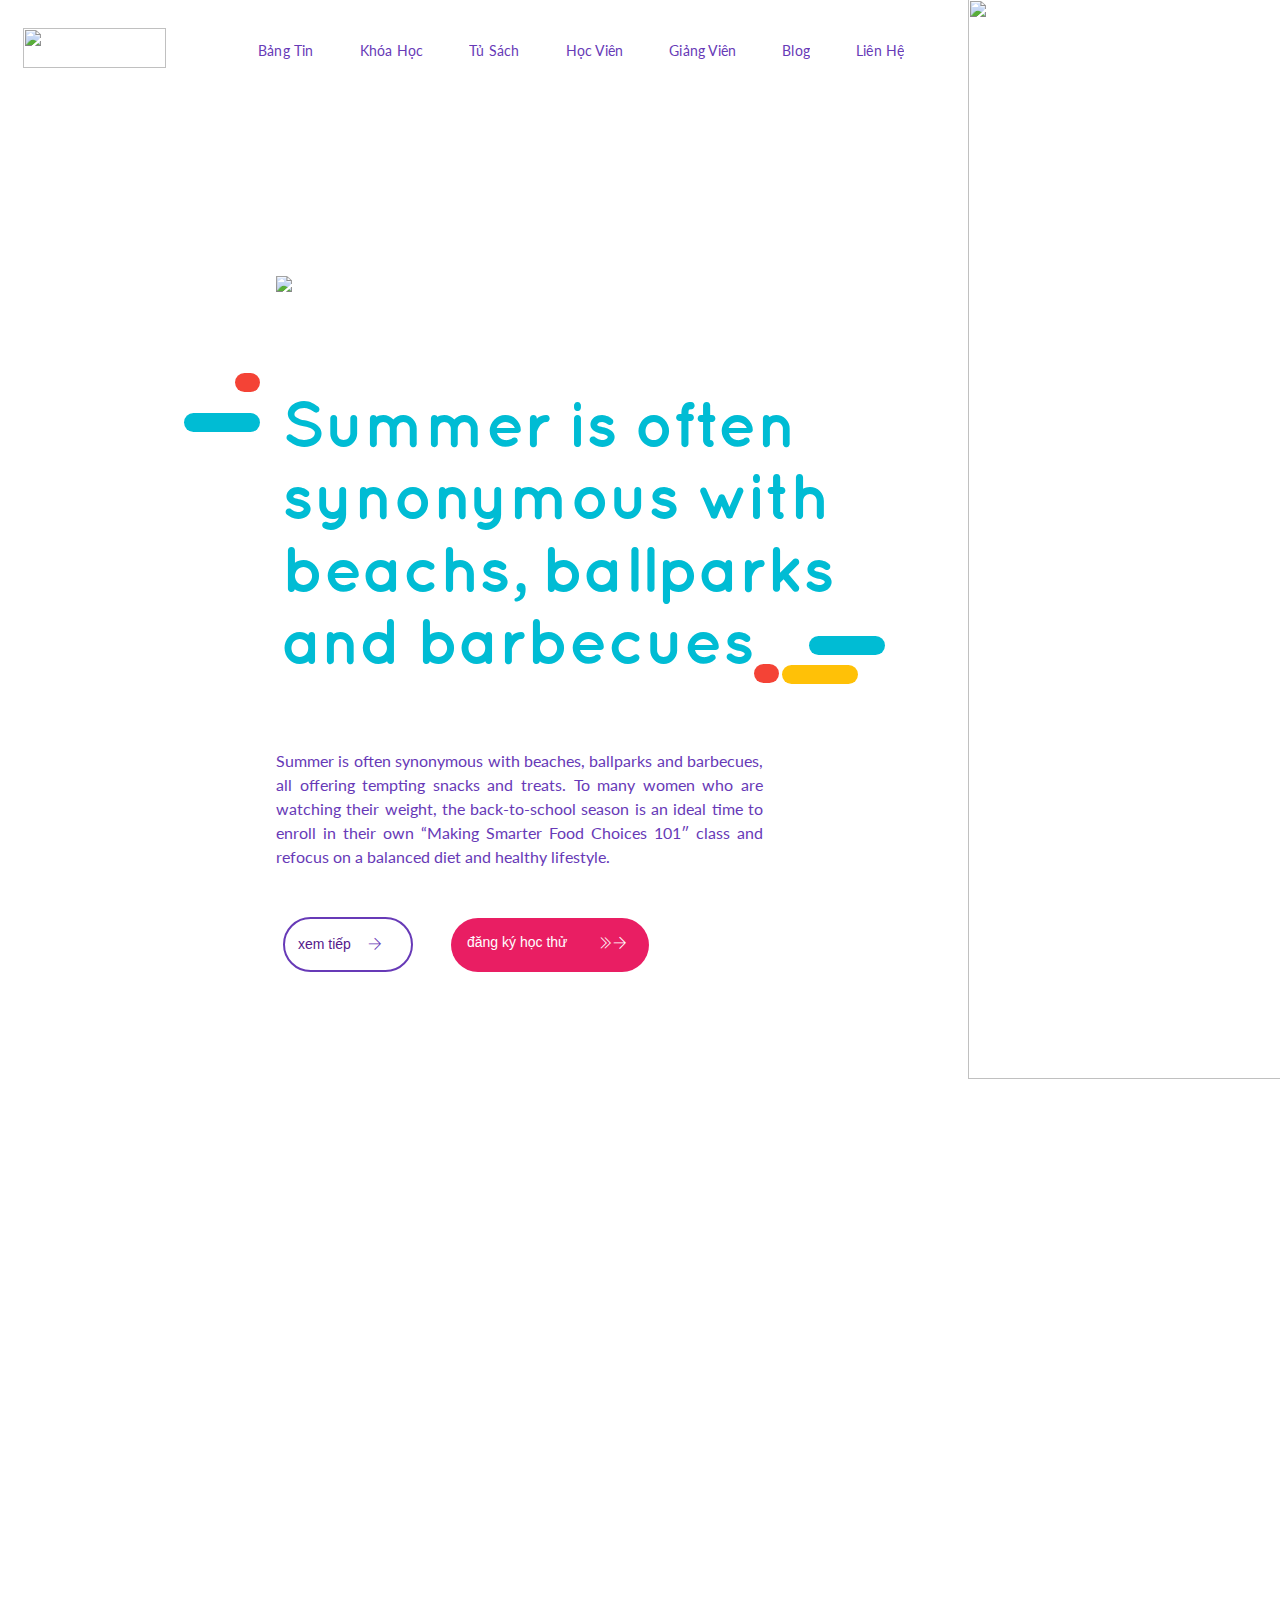
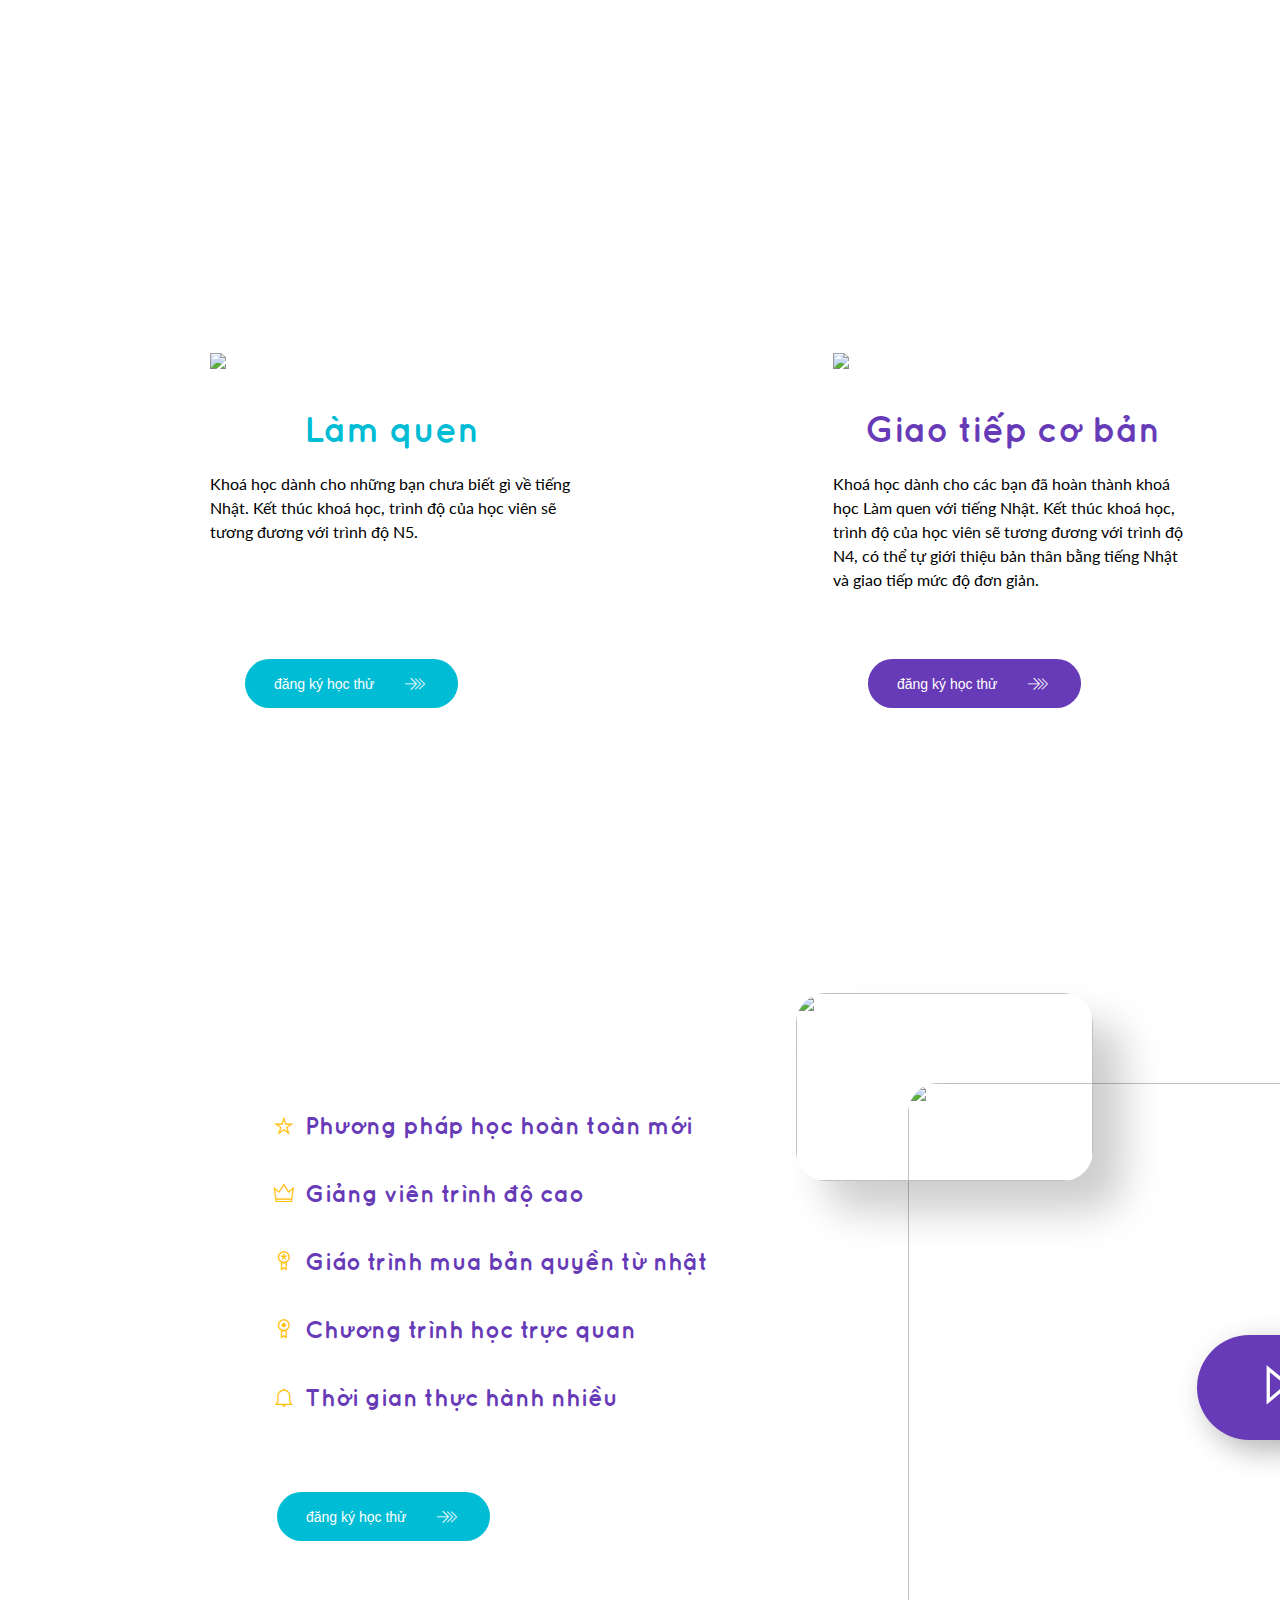
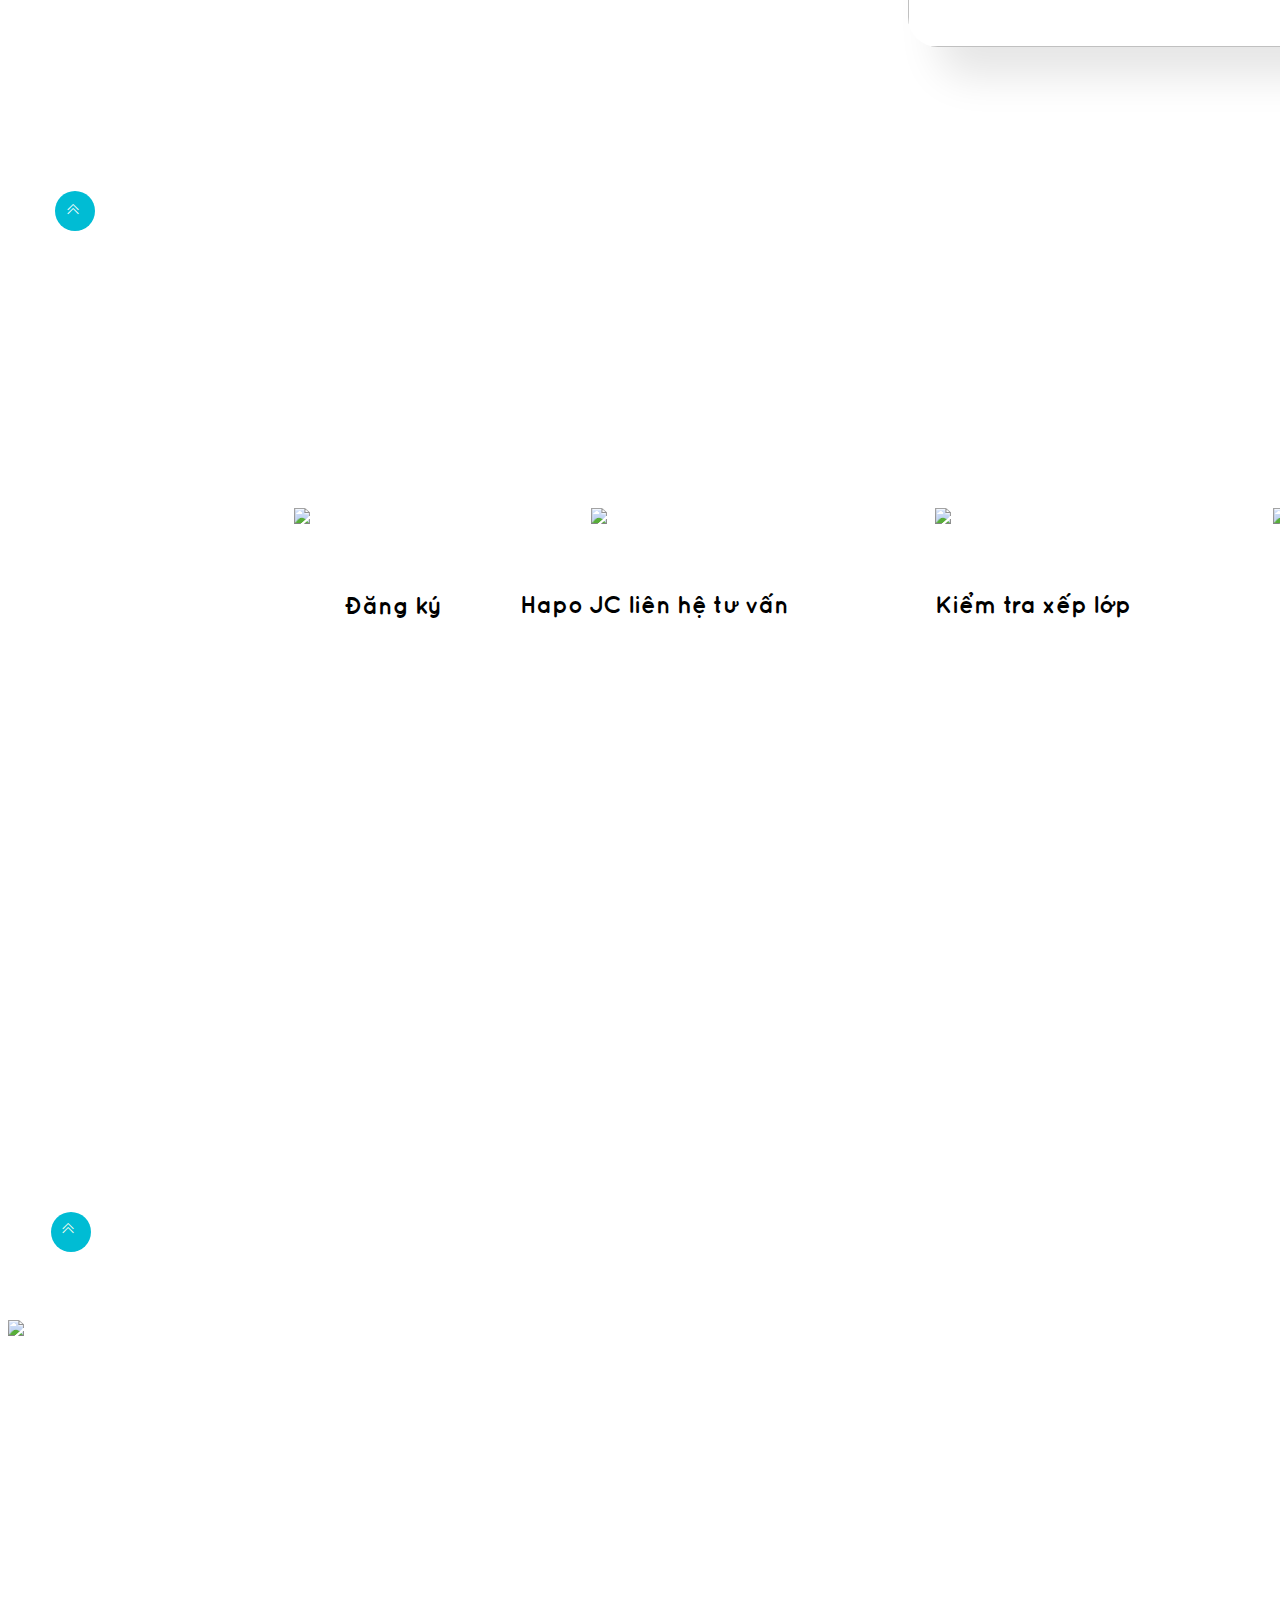
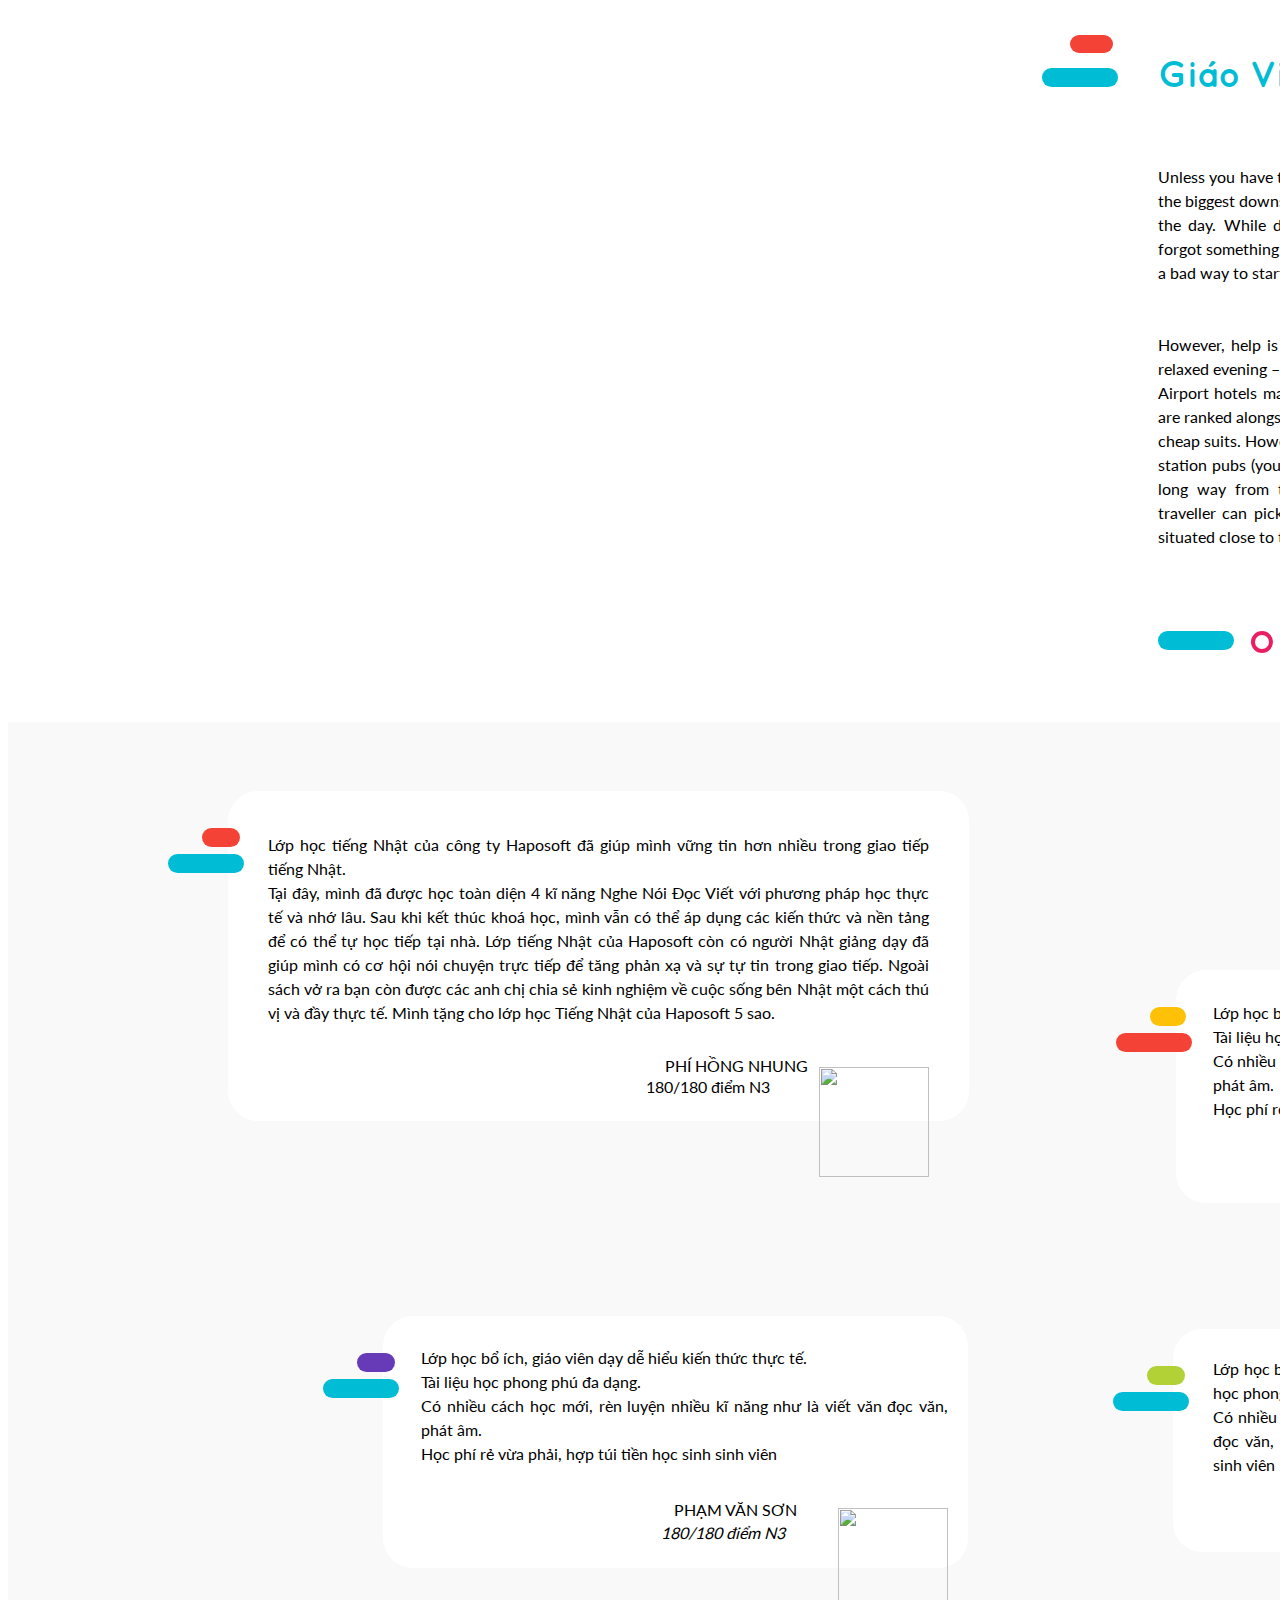
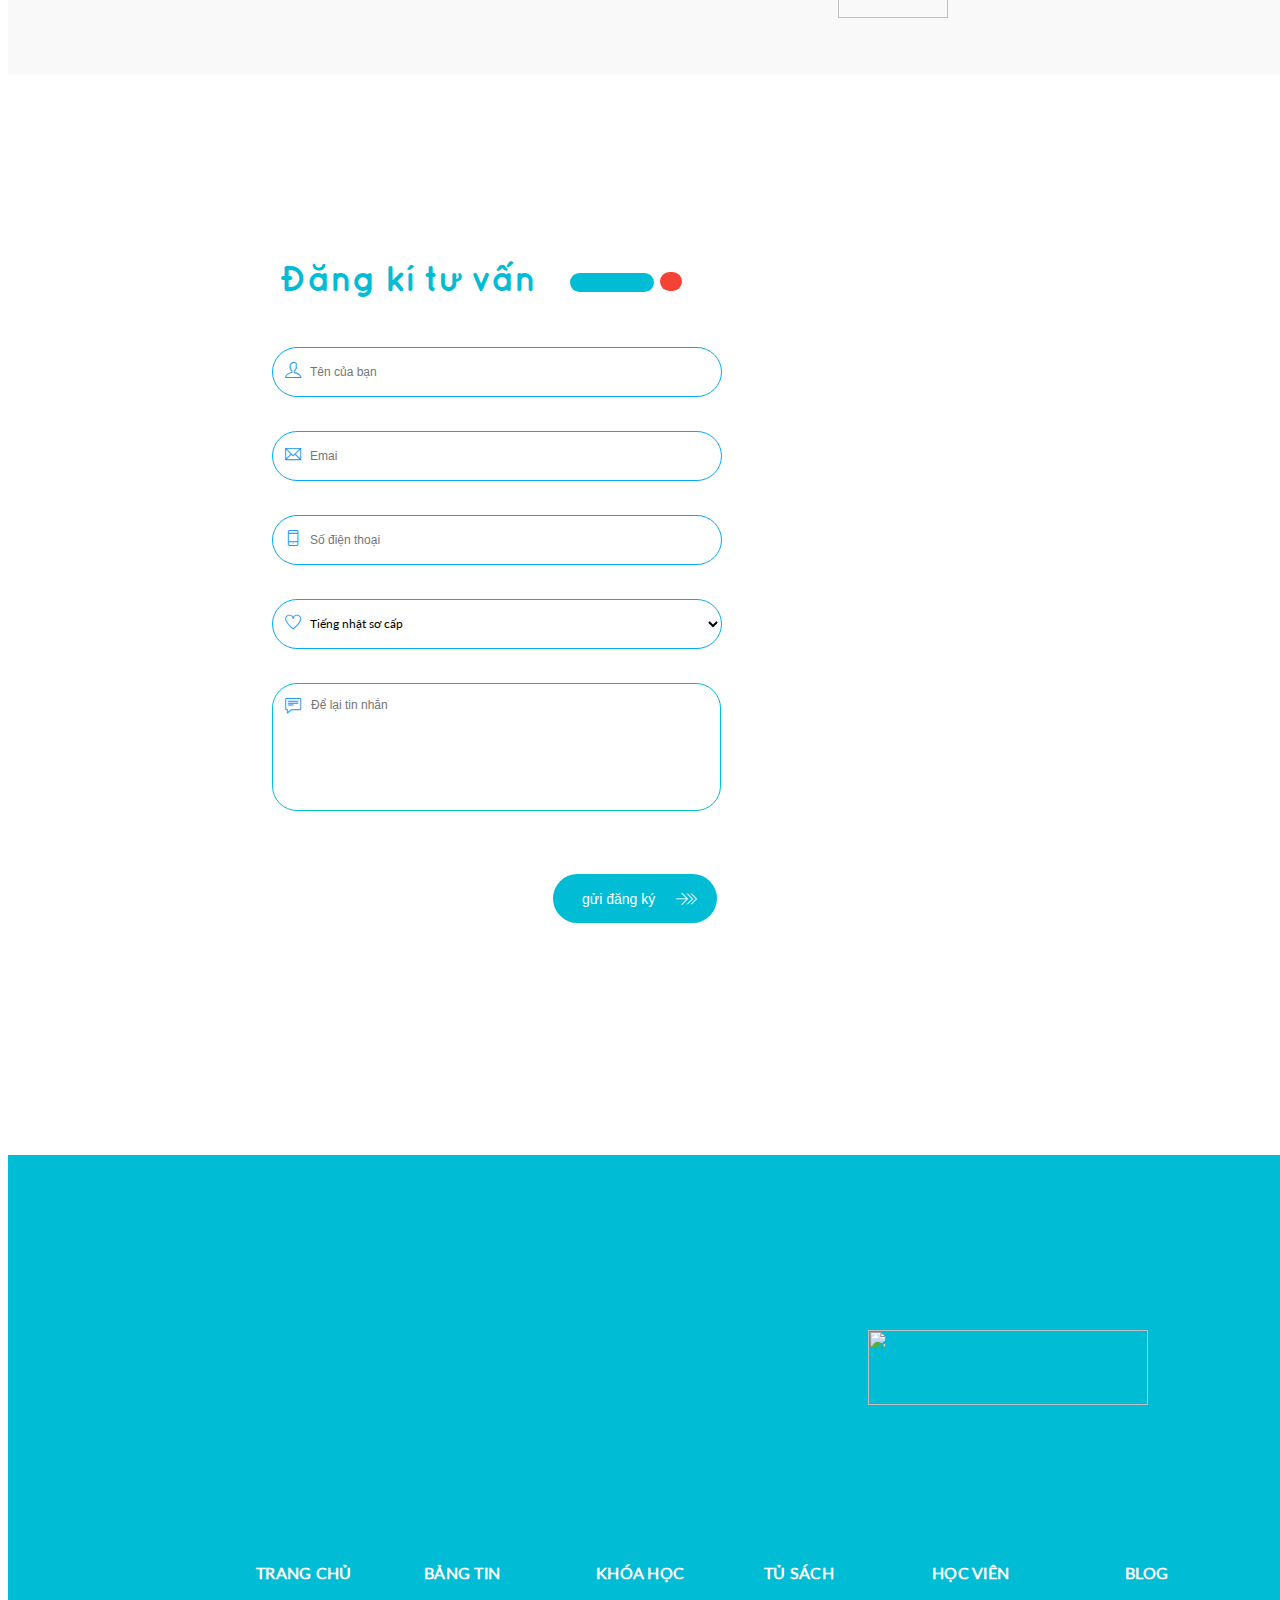
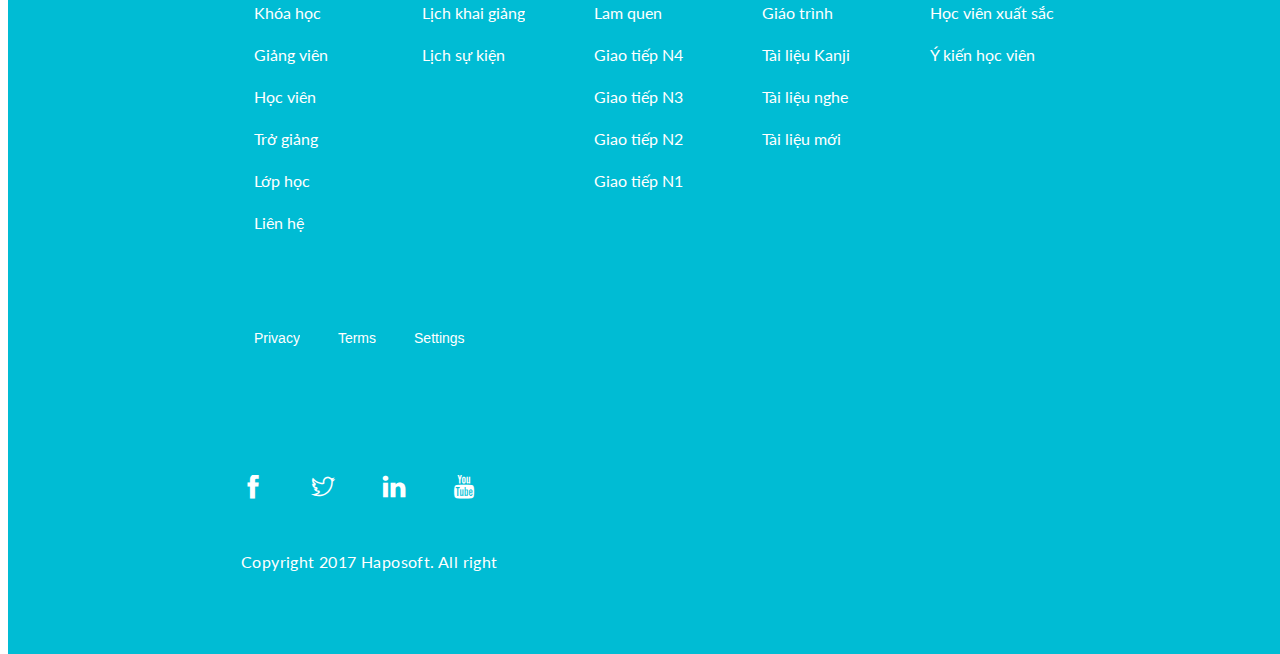
==== commit 534409a8: "HTML FULL" ====
--- a/index.html
+++ b/index.html
@@ -269,7 +269,7 @@
             <p class="number">180/180 điểm N3</p>
         </div>
         <div class="comment-B">
-            <div class="icon-cmt-a"></div>
+            <div class="icon-cmt-a" id="commnet-icon"></div>
             <div class="icon-cmt-s" id="cmt-1"></div>
             <p>
                 Lớp học bổ ích, giáo viên dạy dễ hiểu kiến thức thực tế.<br>
--- a/css/style.css
+++ b/css/style.css
@@ -277,46 +277,41 @@
     color: #ffffff;
     position: absolute;
 }
-
-.rectangle img {
-    margin-top: -259px;
-    margin-right: -51px;
-    float: right;
+.rectangle{
+        width: 50%;
+    float: right;
+}
+
+
+.rectangle img {  
     padding-right: -17px;
-    /* width: 653px; */
-    /* height: 825px; */
-    width: 958px;
     height: 1080px;
     object-fit: contain;
+    margin: -77px -51px 0px 0px;
 }
 
 .page-logo {
-    width: 215px;
+    width: 50%;
     height: 60px;
     object-fit: contain;
     margin-top: 28px;
+    float: left;
 
 }
 
 .page-logo-img {
-    margin-top: 173px;
-    margin-left: 268px;
-    width: 215px;
-    height: 60px;
-    object-fit: contain;
+   
+    margin: 173px 0px 68px 268px;
 }
 
 .page-text-a {
-    margin-top: -81px;
-    margin-left: 268px;
-    width: 572px;
-    height: 288px;
     font-family: VNFQuicksand-Bold;
     font-size: 64px;
     font-weight: bold;
     line-height: 1.13;
     text-align: left;
     color: #00bcd4;
+    margin: -64px 0px 0px 274px;;
 }
 
 .page-text-b {
@@ -337,11 +332,10 @@
 }
 
 .page-text-c {
-    margin-top: 67px;
-    margin-left: 275px;
-    padding: 16px 0px 0px 13px;
+    margin: 67px 0px 0px 275px;
+    padding: 17px 0px 0px 13px;
     display: inline-block;
-    width: 117px;
+    width: 113px;
     height: 34px;
     border-radius: 100px;
     background-color: #ffffff;
@@ -470,7 +464,7 @@
 }
 
 .icon-next {
-    position: absolute;
+        position: absolute;
     width: 15px;
     height: 14px;
     font-family: themify;
@@ -478,8 +472,7 @@
     letter-spacing: 0.2px;
     text-align: left;
     color: #673ab7;
-    margin-top: -34px;
-    margin-left: 369px;
+    margin: 87px 0px 0px -45px;
 }
 
 .button-a {
@@ -834,15 +827,13 @@
 #icon-h-1 {
     position: absolute;
     color: #fff;
-    margin-left: 580px;
-    margin-top: -36px;
+    margin: -36px 0px 0px -36px;
 }
 
 #home-icon-1 {
-
-    position: absolute;
-    color: #fff;
-    margin-left: 9px;
+    position: absolute;
+     color: #fff;
+    margin: -36px 0px 0px -58px;
 
 }
 
@@ -854,8 +845,7 @@
 #icon-h-2 {
     position: absolute;
     color: #fff;
-    margin-top: -36px;
-    margin-left: 589px;
+    margin: -36px 0px 0px -50px;
 }
 
 #icon-dk1 {
@@ -1121,7 +1111,7 @@
 
     padding-top: 69px;
     width: 100%;
-    height: 190%;
+    height: 100%;
     background-color: #f9f9f9;
 
 }
@@ -1133,9 +1123,9 @@
     height: 330px;
     border-radius: 30px;
     background-color: #ffffff;
-    transition: all 2s;
-    -moz-transition: all 2s;
-    -webkit-transition: all 2s;
+    transition: all 1s;
+    -moz-transition: all 1s;
+    -webkit-transition: all 1s;
 
 
 }
@@ -1150,9 +1140,9 @@
     border-radius: 30px;
     background-color: #ffffff;
 
-    transition: all 2s;
-    -moz-transition: all 2s;
-    -webkit-transition: all 2s;
+    transition: all 1s;
+    -moz-transition: all 1s;
+    -webkit-transition: all 1s;
 }
 
 .comment-C {
@@ -1163,9 +1153,9 @@
     float: right;
     border-radius: 29px;
     background-color: #ffffff;
-    transition: all 2s;
-    -moz-transition: all 2s;
-    -webkit-transition: all 2s;
+    transition: all 1s;
+    -moz-transition: all 1s;
+    -webkit-transition: all 1s;
 }
 
 .comment-D {
@@ -1176,9 +1166,9 @@
     background-color: #ffffff;
     margin-right: 205px;
     float: right;
-    transition: all 2s;
-    -moz-transition: all 2s;
-    -webkit-transition: all 2s;
+    transition: all 1s;
+    -moz-transition: all 1s;
+    -webkit-transition: all 1s;
 }
 
 .comment-A p {
@@ -1199,6 +1189,9 @@
     font-size: 16px;
     line-height: 1.5;
     text-align: justify;
+}
+#commnet-icon{
+    background-color: #f44336;
 }
 
 .number-C {
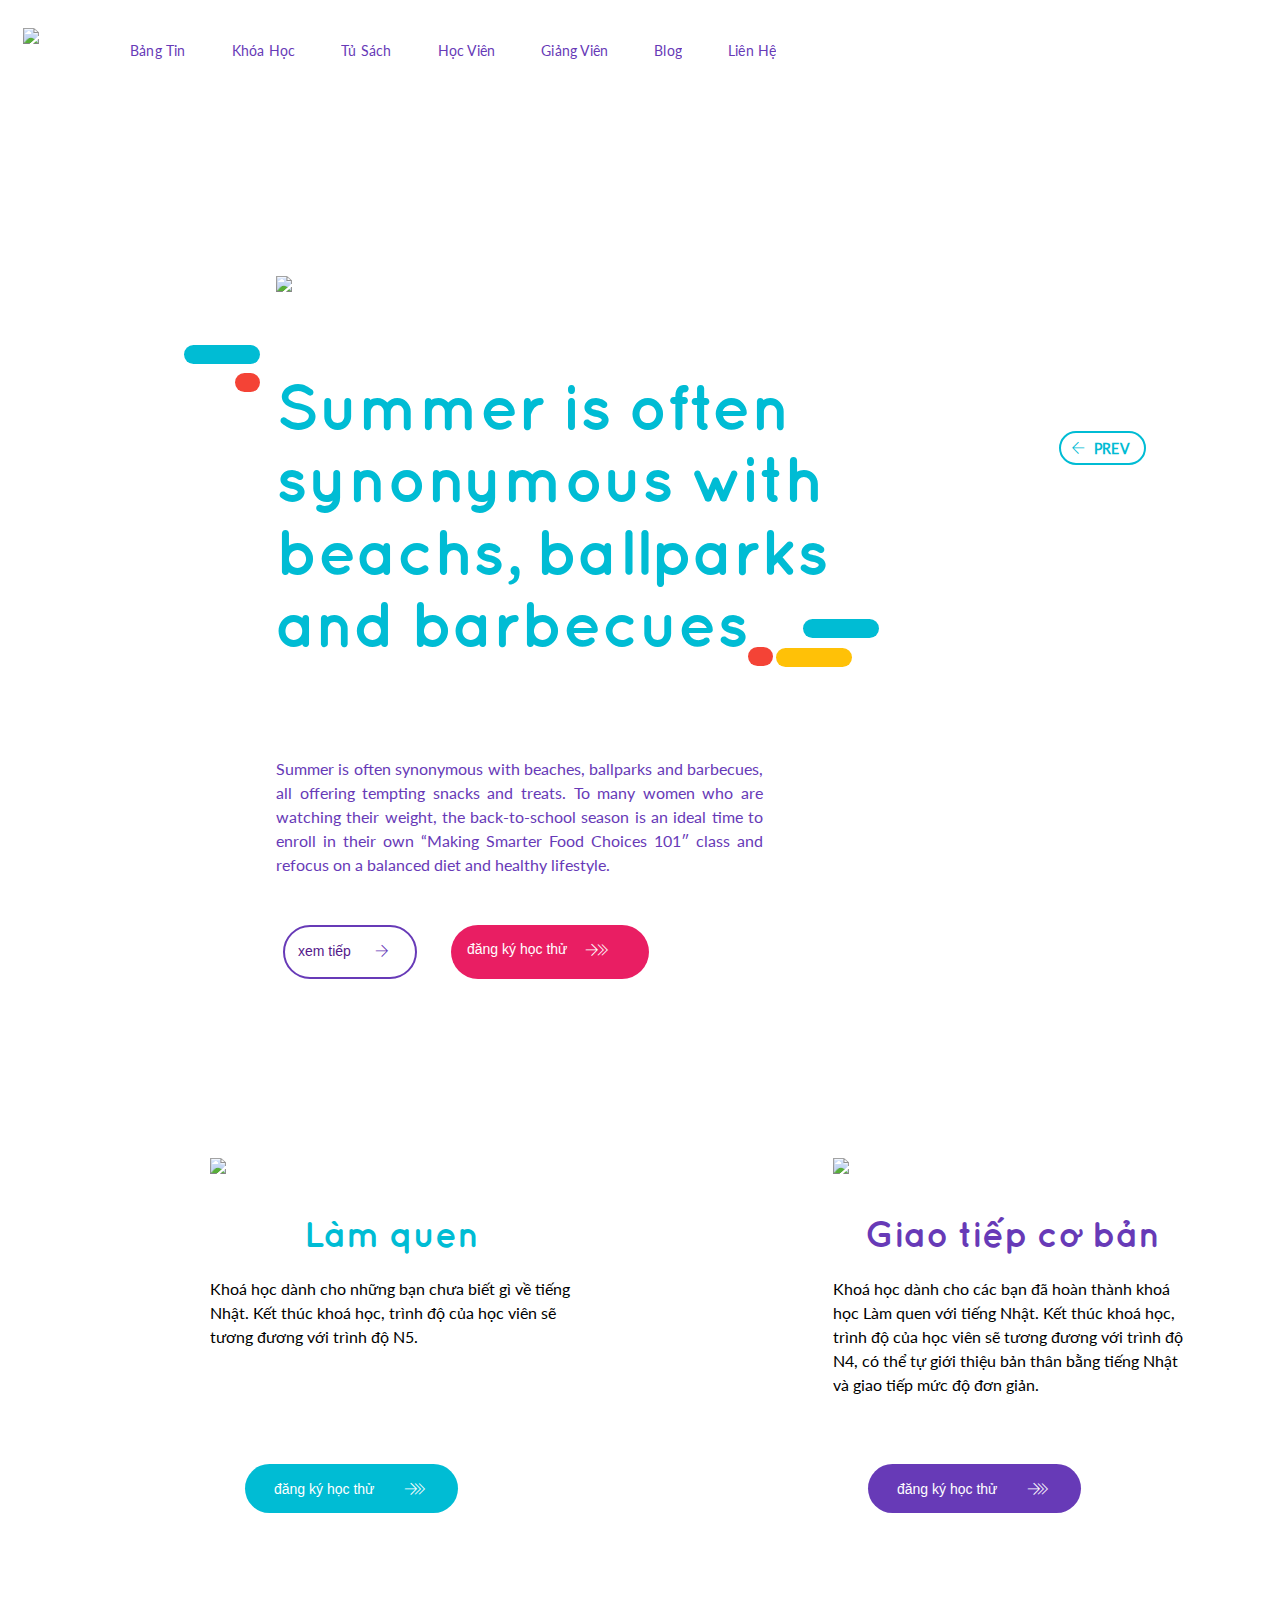
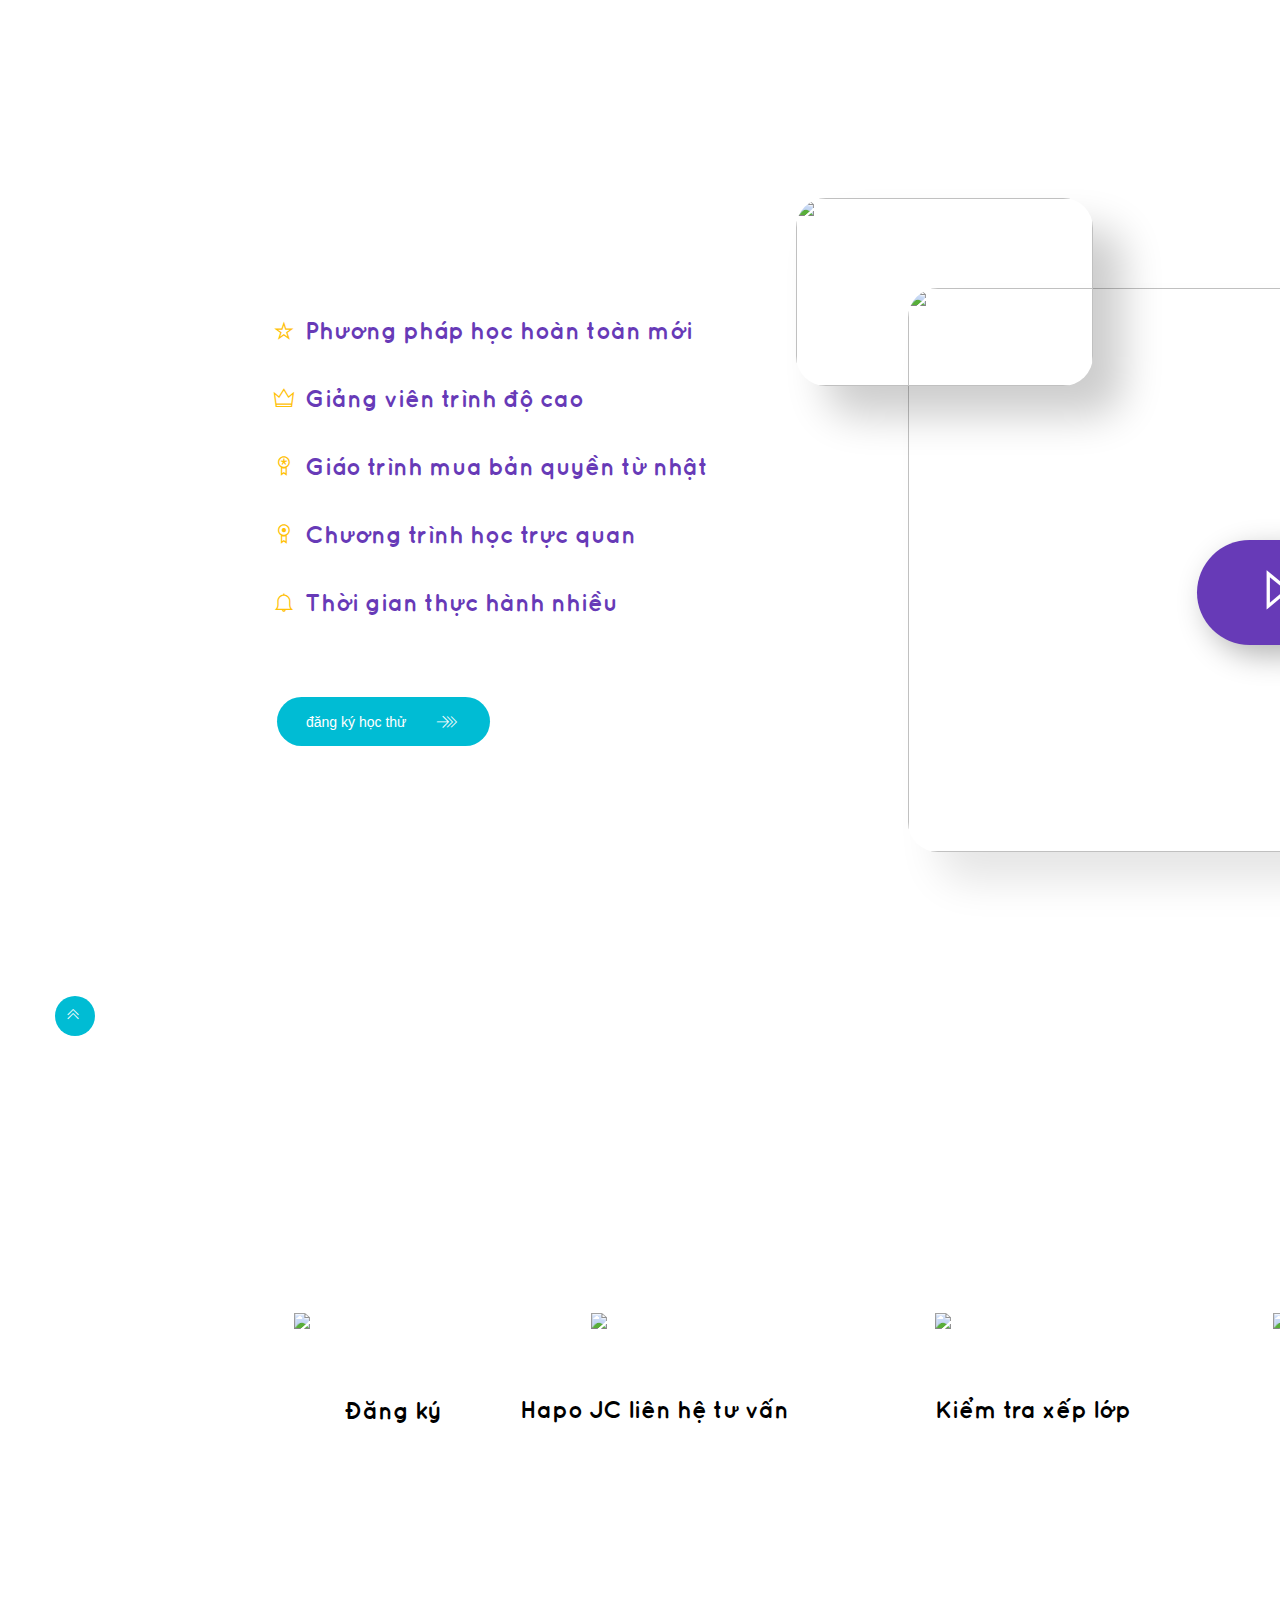
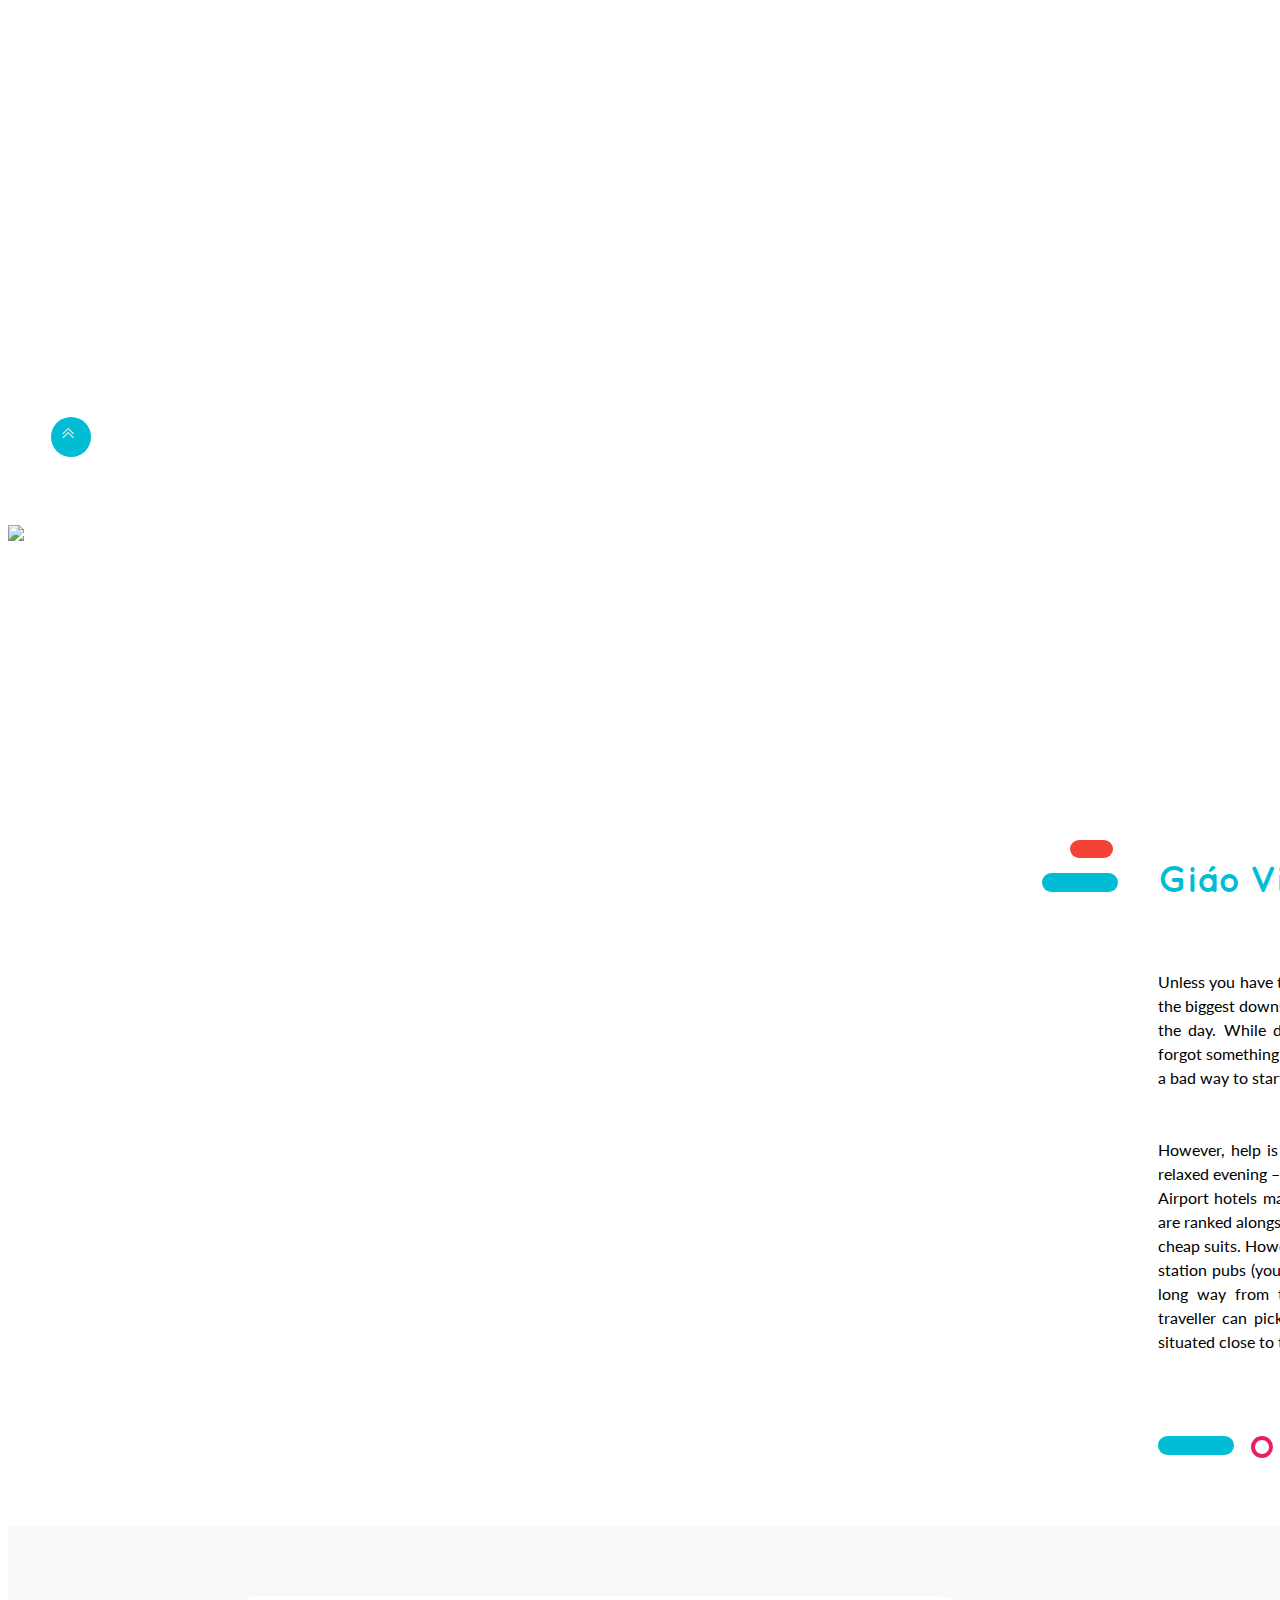
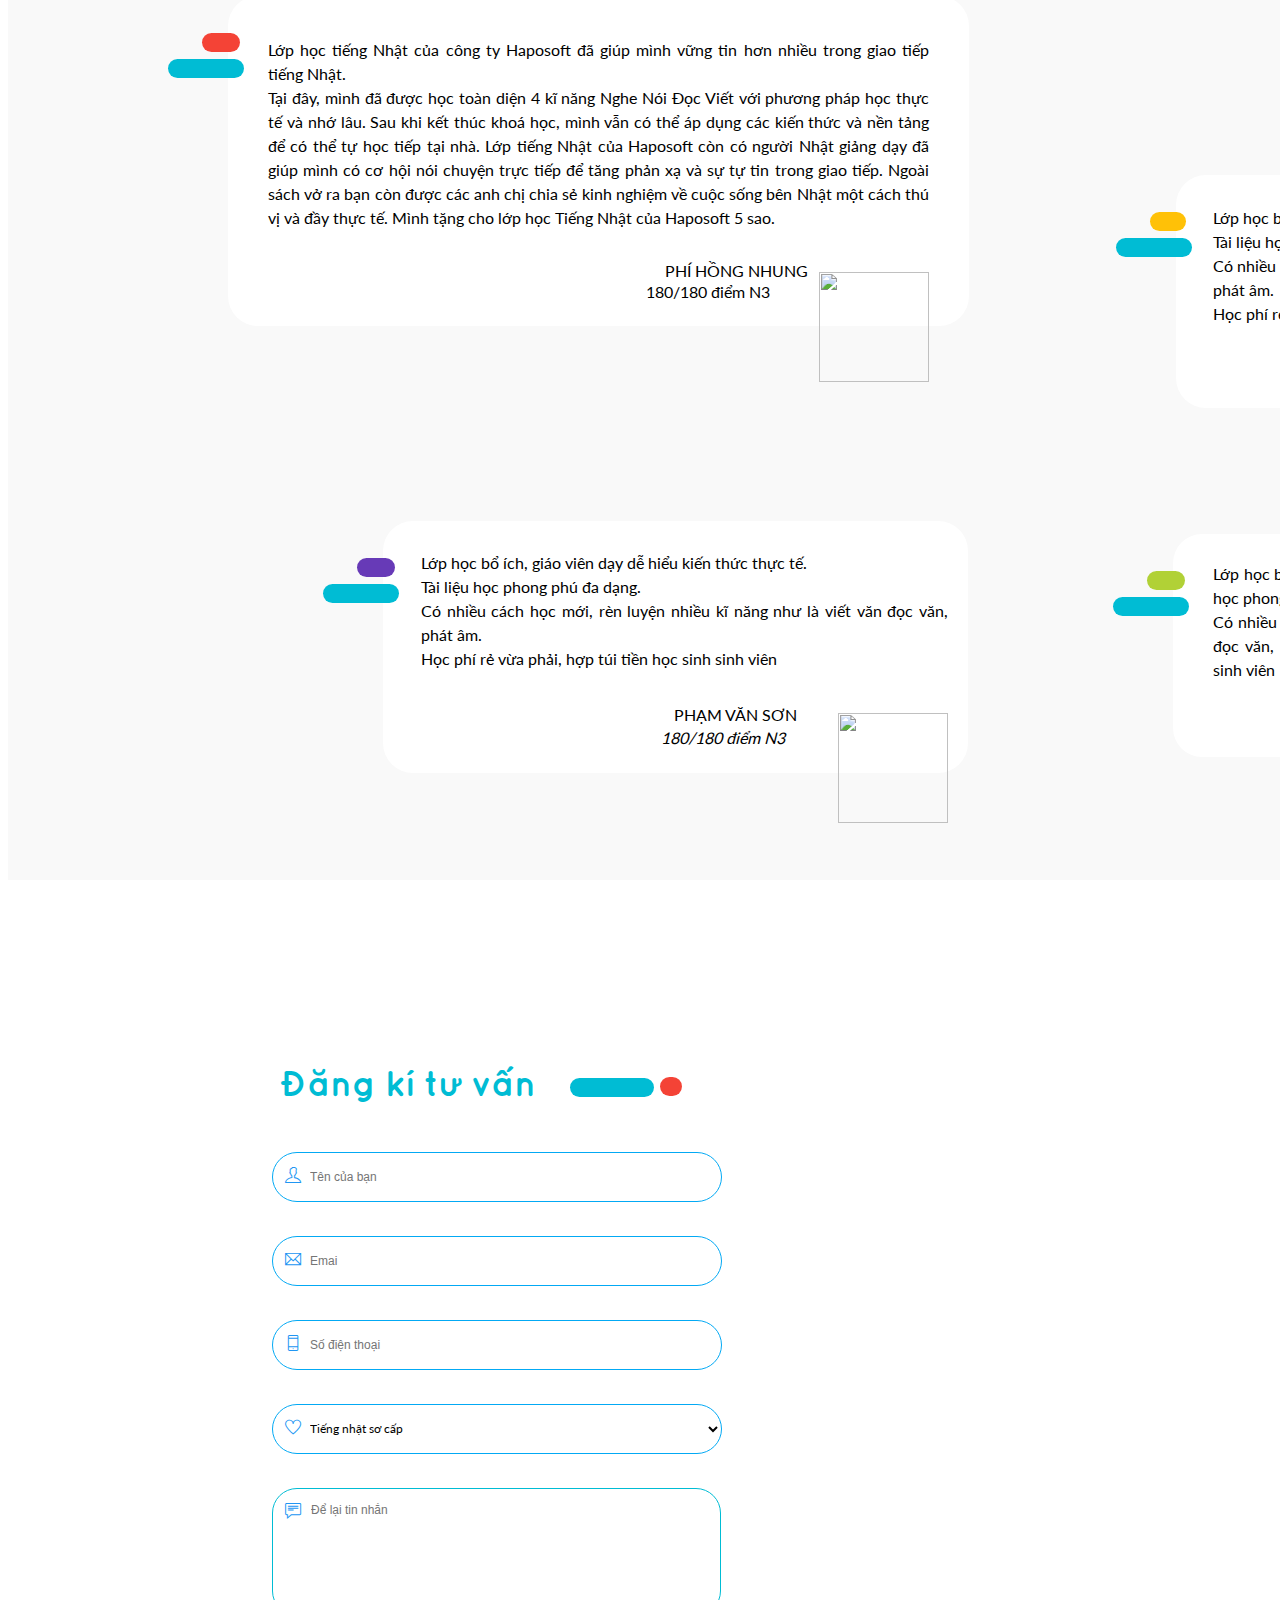
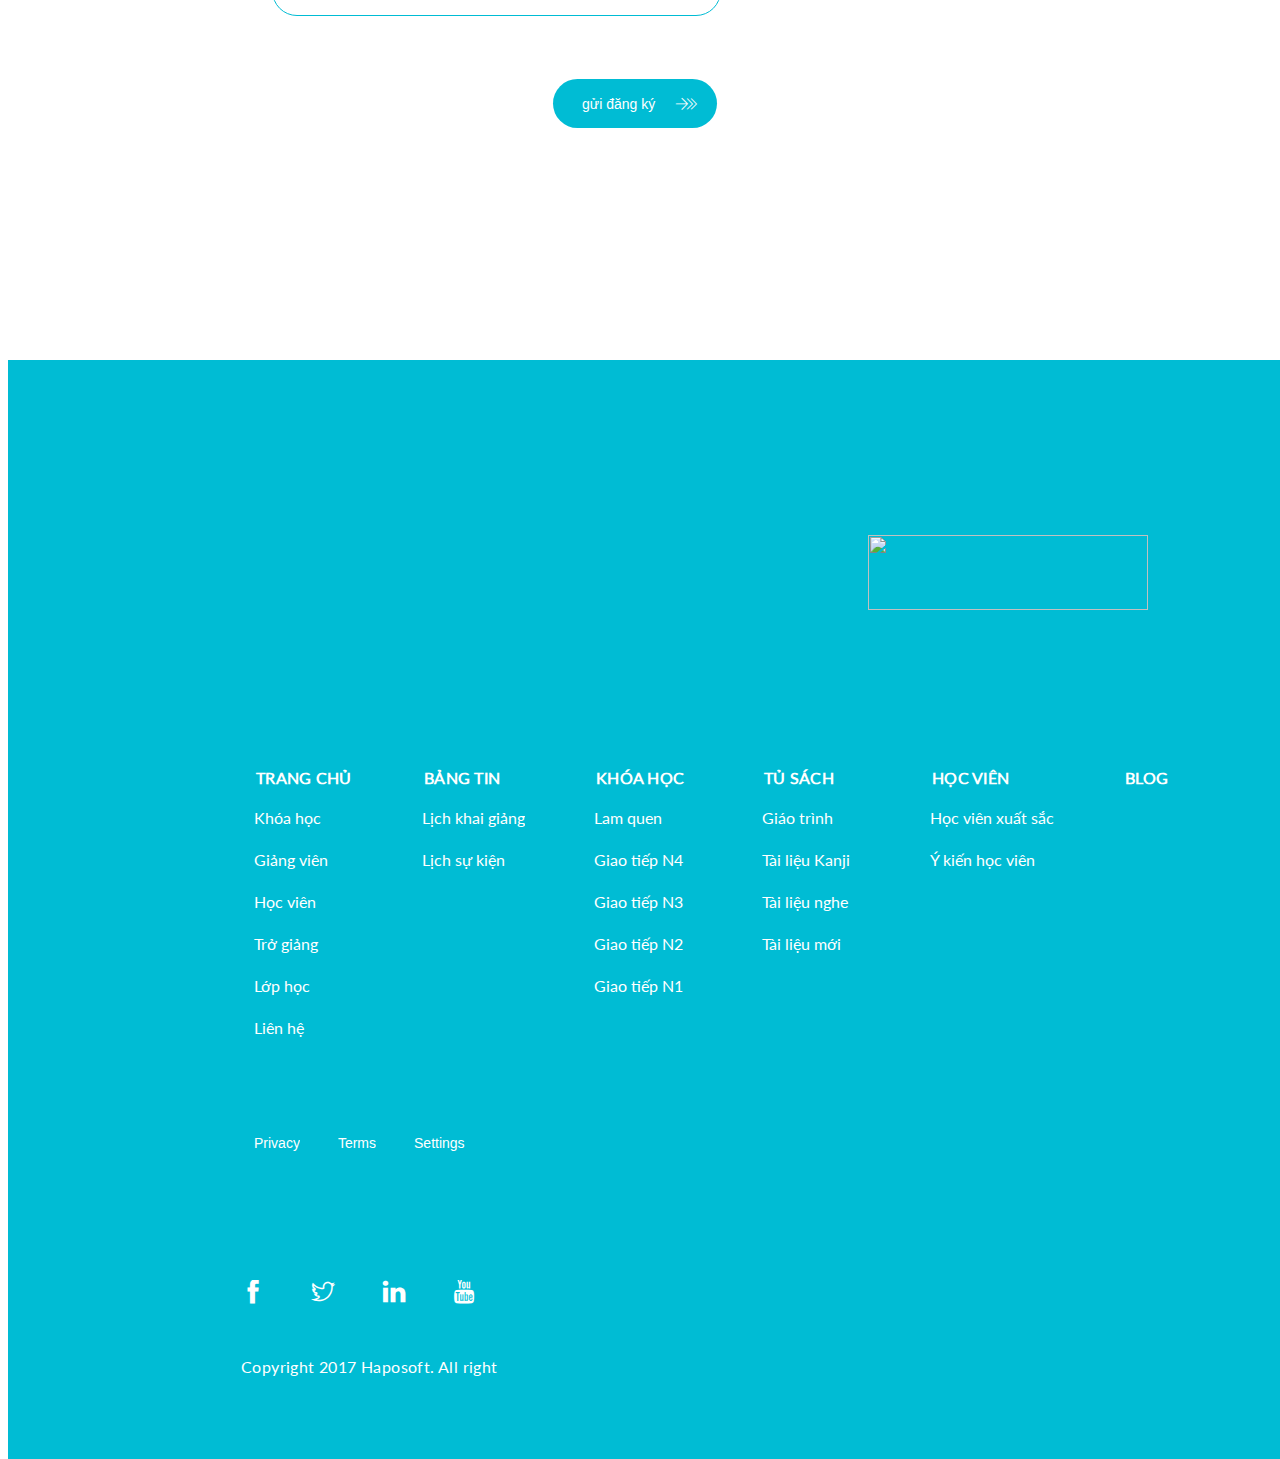
==== commit aa3c618a: "HTML full" ====
--- a/index.html
+++ b/index.html
@@ -269,7 +269,7 @@
             <p class="number">180/180 điểm N3</p>
         </div>
         <div class="comment-B">
-            <div class="icon-cmt-a" id="commnet-icon"></div>
+            <div class="icon-cmt-a"></div>
             <div class="icon-cmt-s" id="cmt-1"></div>
             <p>
                 Lớp học bổ ích, giáo viên dạy dễ hiểu kiến thức thực tế.<br>
--- a/css/style.css
+++ b/css/style.css
@@ -154,9 +154,8 @@
 .main-menu img {
     padding-left: 15px;
     float: left;
-    width: 143.4px;
-    height: 40px;
-    margin-right: 42.6px;
+    max-width: 143px;
+    margin-right: 42px;
 }
 
 .main-menu nav li {
@@ -277,41 +276,43 @@
     color: #ffffff;
     position: absolute;
 }
-.rectangle{
-        width: 50%;
-    float: right;
-}
-
-
-.rectangle img {  
+
+.rectangle img {
+    margin: -76px -40px 0 0;
+    float: right;
     padding-right: -17px;
-    height: 1080px;
+
     object-fit: contain;
-    margin: -77px -51px 0px 0px;
 }
 
 .page-logo {
+    float: left;
     width: 50%;
-    height: 60px;
     object-fit: contain;
     margin-top: 28px;
-    float: left;
 
 }
 
 .page-logo-img {
-   
-    margin: 173px 0px 68px 268px;
+    margin: 173px 0px 0px 268px;
+    object-fit: contain;
+}
+.rectangle{
+    width: 50%;
+    float: right;
 }
 
 .page-text-a {
+    margin-top: -81px;
+    margin-left: 268px;
+    width: 572px;
+    height: 288px;
     font-family: VNFQuicksand-Bold;
     font-size: 64px;
     font-weight: bold;
     line-height: 1.13;
     text-align: left;
     color: #00bcd4;
-    margin: -64px 0px 0px 274px;;
 }
 
 .page-text-b {
@@ -332,10 +333,11 @@
 }
 
 .page-text-c {
-    margin: 67px 0px 0px 275px;
-    padding: 17px 0px 0px 13px;
+    margin-top: 67px;
+    margin-left: 275px;
+    padding: 16px 0px 0px 13px;
     display: inline-block;
-    width: 113px;
+    width: 117px;
     height: 34px;
     border-radius: 100px;
     background-color: #ffffff;
@@ -348,628 +350,626 @@
     /*border-radius: 100px;*/
     /*background-color: #ffffff;*/
     /*border: solid 2px #673ab7;*/
-/*}*/
-
-.page-text-c a{
-    margin-left: 22px;
-    width: 56px;
-    height: 16px;
-    font-family: Lato;
-    font-size: 14px;
-    font-weight: bold;
-    line-height: 1.14;
-    letter-spacing: 0.2px;
-    text-align: left;
-    color: #673ab7;
-    POSITION: absolute;
-    margin-top: 17px;
-
-}
-
-.page-text-d {
-    display: inline-block;
-    width: 182px;
-    margin-left: 443px;
-    margin-top: -54px;
-    border-radius: 40px;
-    height: 38px;
-    padding: 16px 0px 0px 16px;
-    background-color: #e91e63;
-    /* padding-left: 15px; */
-    color: #fff;
-}
-.icon-list-btn-1{
-    position: absolute;
-    color: #fff;
-    margin-left: -54px;
-    margin-top: 115px;
-}
-.icon-list-btn-2{
-    position: absolute;
-    color: #fff;
-    margin-top: 115px;
-    margin-left: -45px;
-}
-.page-text-list{
-    display: inline-block;
-    width: 184px;
-    margin-left: 35px;
-    margin-top: 97px;
-    border-radius: 40px;
-    height: 32px;
-    padding: 17px 0px 0px 29px;
-    background-color: #e91e63;
-    color: #fff;
-}
-#login-list{
-    margin-left: -40px;
-    /* background-color: black; */
-    background-color: #00bcd4;
-    margin-top: 49px;
-}
-#login-list-1{
-    margin-top: 67px;
-}
-#login-list-2{
-    margin-top: 67px;
-}
-#color-1{
-    background-color: #00bcd4;
-}
-#color-2{
-    background-color: #673ab7;
-}
-#color-3{}
-/*.page-text-d {*/
-    /*border-radius: 40px;*/
-    /*height: 45px;*/
-    /*padding-top: 7px;*/
-    /*background-color: #e91e63;*/
-    /*padding-left: 15px;*/
-/*}*/
-
-/*.page-text-d  {*/
-    /*position: absolute;*/
-    /*padding-left: 11px;*/
-    /*color: #fff;*/
-    /*margin-top: 10px;*/
-/*}*/
-
-.span ul li {
-    float: left;
-    margin-right: 109px;
-    margin-left: 151px;
-}
-
-.span ul {
-    padding-top: 165px;
-    padding-bottom: 263px;
-}
-
-.text-a p {
-    width: 363px;
-    height: 74px;
-    font-family: Lato;
-    font-size: 16px;
-    line-height: 1.5;.icon-list-2
-    text-align: justify;
-    color: #000000;
-}
-
-#icon-li {
-    color: #fff;
-    margin-left: 11px;
-    padding-top: 12px;
-    position: absolute;
-}
-
-.icon-next {
+    /*}*/
+
+    .page-text-c a{
+        margin-left: 22px;
+        width: 56px;
+        height: 16px;
+        font-family: Lato;
+        font-size: 14px;
+        font-weight: bold;
+        line-height: 1.14;
+        letter-spacing: 0.2px;
+        text-align: left;
+        color: #673ab7;
+        POSITION: absolute;
+        margin-top: 17px;
+
+    }
+
+    .page-text-d {
+        display: inline-block;
+        width: 182px;
+        margin-left: 443px;
+        margin-top: -54px;
+        border-radius: 40px;
+        height: 38px;
+        padding: 16px 0px 0px 16px;
+        background-color: #e91e63;
+        /* padding-left: 15px; */
+        color: #fff;
+    }
+    .icon-list-btn-1{
         position: absolute;
-    width: 15px;
-    height: 14px;
-    font-family: themify;
-    font-size: 14px;
-    letter-spacing: 0.2px;
-    text-align: left;
-    color: #673ab7;
-    margin: 87px 0px 0px -45px;
-}
-
-.button-a {
-    width: 193px;
-    height: 50px;
-    border-radius: 100px;
-    background-color: #00bcd4;
-    margin-top: 107px;
-    margin-left: 88px;
-
-}
-
-#icon-button-A {
-    background-color: #673ab7;
-}
-
-#icon-btn-1 {
-    margin-left: -35px;
-    margin-top: 74px;
-}
-
-#icon-left {
-    margin-top: 214px;
-}
-
-.button-left {
-    width: 40px;
-    height: 40px;
-    margin-top: 250px;
-    margin-left: -262px;
-    /* width: 175px; */
-    /* height: 40px; */
-    border-radius: 20px;
-    background-color: #00bcd4;
-}
-
-.icon-btn-list {
-    width: 40px;
-    height: 40px;
-    margin-top: 704px;
-    margin-left: -132px;
-    border-radius: 20px;
-    background-color: #00bcd4;
-
-}
-
-.button-a p a {
-    margin-left: 21px;
-    width: 104px;
-    height: 16px;
-    font-family: Lato;
-    font-size: 14px;
-    font-weight: bold;
-    line-height: 1.14;
-    letter-spacing: 0.2px;
-    text-align: left;
-    color: #ffffff;
-}
-
-.next {
-    margin-top: 260px;
-    margin-left: 1780px;
-    width: 83px;
-    height: 30px;
-    border-radius: 100px;
-    background-color: #e91e63;
-    /* background-color: var(--lipstick); */
-    box-shadow: 5px 5px 10px 0 rgba(0, 0, 0, 0.1);
-    position: absolute;
-}
-
-.next p {
-    margin-left: 13px;
-    color: #fff;
-    position: absolute;
-    margin-top: 7px;
-}
-
-.home-top-1 {
-    float: left;
-    width: 76px;
-    height: 19px;
-    border-radius: 20px;
-    background-color: #00bcd4;
-    position: absolute;
-}
-
-.icon-img-home {
-    float: right;
-    margin-top: 695px;
-}
-
-#icon-home-back-1 {
-    border: solid 4px #b1d136;
-    margin-left: -11px;
-}
-
-.back-icon {
-
-    position: absolute;
-    padding-left: 117px;
-    margin-top: 53px;
-}
-
-.icon-home-back {
-    margin-left: 27px;
-    margin-top: 36px;
-    float: left;
-    width: 76px;
-    height: 19px;
-    border-radius: 20px;
-    background-color: #00bcd4;
-    position: absolute;
-}
-
-#icon-home-back-2 {
-    border: solid 4px #ffc107;
-    margin-left: -13px;
-}
-
-.icon-back {
-    position: absolute;
-    width: 15px;
-    height: 16px;
-    font-family: themify;
-    font-size: 14px;
-    line-height: 1.14;
-    letter-spacing: 0.2px;
-    text-align: left;
-    color: #ffffff;
-    margin-left: 59px;
-    margin-top: 7px;
-}
-
-#inner-b {
-    background-color: #673ab7;
-}
-
-#inner-c {
-    background-color: #e91e63;
-}
-
-.contact-p {
-    margin-bottom: 22px;
-    width: 363px;
-    height: 51px;
-    font-family: VNFQuicksand-Bold;
-    font-size: 36px;
-    font-weight: bold;
-    text-align: center;
-    color: #00bcd4;
-}
-
-.contact-l {
-    margin-bottom: 22px;
-    width: 359px;
-    height: 51px;
-    font-family: VNFQuicksand-Bold;
-    font-size: 36px;
-    font-weight: bold;
-    text-align: center;
-    color: #673ab7;
-}
-
-.contact-new {
-    margin-bottom: 22px;
-    width: 362px;
-    height: 51px;
-    font-family: VNFQuicksand-Bold;
-    font-size: 36px;
-    font-weight: bold;
-    text-align: center;
-    color: #e91e63;
-}
-
-.prev p {
-    margin-top: 8px;
-    width: 37px;
-    height: 16px;
-    font-family: Lato;
-    font-size: 14px;
-    font-weight: bold;
-    line-height: 1.14;
-    letter-spacing: 0.2px;
-    text-align: left;
-    color: #00bcd4;
-    /* position: absolute; */
-    margin-left: 33px;
-    position: absolute;
-}
-
-.icon-prev {
-    width: 15px;
-    height: 16px;
-    font-family: themify;
-    font-size: 14px;
-    line-height: 1.14;
-    letter-spacing: 0.2px;
-    text-align: left;
-    color: #00bcd4;
-    position: absolute;
-    margin-top: 8px;
-    margin-left: 10px;
-}
-
-.prev {
-    float: left;
-    width: 83px;
-    height: 30px;
-    border-radius: 100px;
-    border: solid 2px #00bcd4;
-    position: absolute;
-    margin-left: 1045px;
-    /* margin-right: 848px; */
-    margin-top: 260px;
-}
-
-.title-lisst {
-    float: left;
-    margin-left: -591px;
-
-}
-
-.title-lisst p a {
-    margin-left: 10px;
-    font-family: VNFQuicksand-Bold;
-    text-align: justify;
-    margin-left: 11px;
-    width: 408px;
-    height: 369px;
-    font-size: 24px;
-    font-weight: bold;
-    line-height: 2;
-    text-align: justify;
-    color: #673ab7;
-}
-
-.icon-1 {
-    width: 31px;
-    height: 30px;
-    font-family: simple-line-icons;
-    font-size: 30px;
-    letter-spacing: 0.5px;
-    text-align: left;
-    color: #ffc107;
-
-}
-
-#img-t1 img {
-    margin-top: -371px;
-    position: absolute;
-    width: 287px;
-    height: 188px;
-    border-radius: 30px;
-    box-shadow: 30px 30px 40px 0 rgba(0, 0, 0, 0.2);
-    margin-left: 430px;
-}
-
-#img-t3 img {
-    float: right;
-    width: 219px;
-    height: 146px;
-    border-radius: 30px;
-    box-shadow: 30px 30px 40px 0 rgba(0, 0, 0, 0.2);
-    position: relative;
-    /* margin-right: -623px;*/
-    margin-top: 27px;
-
-}
-
-#img-t2 img {
-    margin-top: -260px;
-    float: right;
-    z-index: -1;
-    width: 526px;
-    height: 376px;
-    border-radius: 30px;
-    /* box-shadow: 30px 30px 40px 0 rgba(0, 0, 0, 0.1); */
-    /* margin-left: 66px; */
-    /*margin-right: 154px;*/
-}
-
-#icon-li-1 {
-    margin-top: 11px;
-    position: absolute;
-    margin-left: 10px;
-    width: 15px;
-    height: 14px;
-    font-family: themify;
-    font-size: 14px;
-    letter-spacing: 0.2px;
-    text-align: justify;
-    color: #ffffff;
-}
-
-.icon-play {
-    position: absolute;
-    /* padding-top: -33px;*/
-    /* margin-bottom: -11px; */
-    margin-top: -318px;
-    /* margin-right: -16px; */
-    /* float: initial; */
-    margin-left: 299px;
-    width: 175px;
-    height: 105px;
-    border-radius: 100px;
-    background-color: #673ab7;
-    box-shadow: 10px 10px 30px 0 rgba(0, 0, 0, 0.3);
-}
-
-#icon-home-play {
-    position: absolute;
-    width: 35px;
-    height: 34px;
-    color: #ffffff;
-    font-size: 55px;
-    margin-left: 60px;
-    margin-top: 22px;
-}
-
-.oval-5 {
-    width: 50px;
-    height: 50px;
-    background: red;
-    -moz-border-radius: 25px;
-    -webkit-border-radius: 25px;
-    --border-radius: 25px;
-    border-radius: 25px;
-}
-
-.page-icon-1 {
-    width: 76px;
-    margin-left: 68px;
-    height: 14px;
-    border-radius: 20px;
-    background-color: #00bcd4;
-}
-
-.page-icon-2 {
-    width: 25.2px;
-    height: 18.9px;
-    background-color: #f44336;
-
-}
-
-#icon-dk {
-    position: absolute;
-    color: #fff;
-    margin-left: -25px;
-}
-
-#icon-h-1 {
-    position: absolute;
-    color: #fff;
-    margin: -36px 0px 0px -36px;
-}
-
-#home-icon-1 {
-    position: absolute;
-     color: #fff;
-    margin: -36px 0px 0px -58px;
-
-}
-
-#home-icon-2 {
-    color: #fff;
-    margin-left: 18px;
-}
-
-#icon-h-2 {
-    position: absolute;
-    color: #fff;
-    margin: -36px 0px 0px -50px;
-}
-
-#icon-dk1 {
-    color: #fff;
-    margin-left: 18px;
-}
-
-.inner-a {
-    padding-top: 13px;
-}
-
-#inner-a {
-    padding-top: 16px;
-}
-
-#inner-a a {
-    width: 104px;
-    height: 16px;
-    font-family: Lato;
-    font-size: 14px;
-    font-weight: bold;
-    line-height: 1.14;
-    letter-spacing: 0.2px;
-    text-align: left;
-    color: #ffffff;
-    margin-left: 21px;
-}
-
-.now {
-    font-size: 20px;
-    text-align: left;
-    color: #ffc107;
-    margin-left: -43px;
-}
-
-.now a {
-    margin-left: 22px;
-    font-family: VNFQuicksand-Bold;
-}
-
-.icon-play-h {
-    margin-top: -312px;
-    width: 175px;
-    height: 105px;
-    border-radius: 100px;
-    background-color: #673ab7;
-    box-shadow: 10px 10px 30px 0 rgba(0, 0, 0, 0.3);
-    position: absolute;
-    margin-left: 289px;
-}
-
-.home-page-d {
-    margin-bottom: 68px;
-    float: left;
-    margin-top: 274px;
-    margin-left: 175px;
-}
-
-.home-text-1 {
-    margin-top: 71px;
-    margin-left: 50px;
-    width: 105px;
-    height: 24px;
-    font-family: VNFQuicksand-Bold;
-    font-size: 24px;
-    font-weight: bold;
-    line-height: 1;
-    text-align: justify;
-    color: #000000;
-
-}
-
-.home-text-2 {
-    margin-top: 71px;
-    width: 172px;
-    height: 24px;
-    font-family: VNFQuicksand-Bold;
-    font-size: 24px;
-    font-weight: bold;
-    line-height: 1;
-    text-align: justify;
-    color: #000000;
-    margin-left: 44px;
-}
-
-.home-text-3 {
-    margin-top: 70px;
-    width: 196px;
-    height: 24px;
-    font-family: VNFQuicksand-Bold;
-    font-size: 24px;
-    font-weight: bold;
-    line-height: 1;
-    text-align: justify;
-    color: #000000;
-
-}
-
-.home-text-4 {
-    margin-top: 70px;
-    width: 273px;
-    height: 24px;
-    font-family: VNFQuicksand-Bold;
-    font-size: 24px;
-    font-weight: bold;
-    line-height: 1;
-    text-align: justify;
-    color: #000000;
-    margin-left: -71px;
-}
-
-.home-page-c {
-    margin-top: 529px;
-}
-
-.home-page-d ul img {
-    width: 158px;
-    /*margin-right: 78px;*/
-
-}
-
-.home-page-d ul li {
-    /* float: right;
-    margin-left: 20px;*/
+        color: #fff;
+        margin-left: -54px;
+        margin-top: 115px;
+    }
+    .icon-list-btn-2{
+        position: absolute;
+        color: #fff;
+        margin-top: 115px;
+        margin-left: -45px;
+    }
+    .page-text-list{
+        display: inline-block;
+        width: 184px;
+        margin-left: 35px;
+        margin-top: 97px;
+        border-radius: 40px;
+        height: 32px;
+        padding: 17px 0px 0px 29px;
+        background-color: #e91e63;
+        color: #fff;
+    }
+    #login-list{
+        margin-left: -40px;
+        /* background-color: black; */
+        background-color: #00bcd4;
+        margin-top: 49px;
+    }
+    #login-list-1{
+        margin-top: 67px;
+    }
+    #login-list-2{
+        margin-top: 67px;
+    }
+    #color-1{
+        background-color: #00bcd4;
+    }
+    #color-2{
+        background-color: #673ab7;
+    }
+    #color-3{}
+    /*.page-text-d {*/
+        /*border-radius: 40px;*/
+        /*height: 45px;*/
+        /*padding-top: 7px;*/
+        /*background-color: #e91e63;*/
+        /*padding-left: 15px;*/
+        /*}*/
+
+        /*.page-text-d  {*/
+            /*position: absolute;*/
+            /*padding-left: 11px;*/
+            /*color: #fff;*/
+            /*margin-top: 10px;*/
+            /*}*/
+
+            .span ul li {
+                float: left;
+                margin-right: 109px;
+                margin-left: 151px;
+            }
+
+            .span ul {
+                padding: 165px 0px 263px 0px;
+            }
+
+            .text-a p {
+                width: 363px;
+                height: 74px;
+                font-family: Lato;
+                font-size: 16px;
+                line-height: 1.5;.icon-list-2
+                text-align: justify;
+                color: #000000;
+            }
+
+            #icon-li {
+                color: #fff;
+                margin-left: 11px;
+                padding-top: 12px;
+                position: absolute;
+            }
+
+            .icon-next {
+                position: absolute;
+                width: 15px;
+                height: 14px;
+                font-family: themify;
+                font-size: 14px;
+                letter-spacing: 0.2px;
+                text-align: left;
+                color: #673ab7;
+                margin: 86px 0px 0px -42px;
+            }
+
+            .button-a {
+                width: 193px;
+                height: 50px;
+                border-radius: 100px;
+                background-color: #00bcd4;
+                margin-top: 107px;
+                margin-left: 88px;
+
+            }
+
+            #icon-button-A {
+                background-color: #673ab7;
+            }
+
+            #icon-btn-1 {
+                margin-left: -35px;
+                margin-top: 74px;
+            }
+
+            #icon-left {
+                margin-top: 214px;
+            }
+
+            .button-left {
+                width: 40px;
+                height: 40px;
+                margin-top: 250px;
+                margin-left: -262px;
+                /* width: 175px; */
+                /* height: 40px; */
+                border-radius: 20px;
+                background-color: #00bcd4;
+            }
+
+            .icon-btn-list {
+                width: 40px;
+                height: 40px;
+                margin-top: 704px;
+                margin-left: -132px;
+                border-radius: 20px;
+                background-color: #00bcd4;
+
+            }
+
+            .button-a p a {
+                margin-left: 21px;
+                width: 104px;
+                height: 16px;
+                font-family: Lato;
+                font-size: 14px;
+                font-weight: bold;
+                line-height: 1.14;
+                letter-spacing: 0.2px;
+                text-align: left;
+                color: #ffffff;
+            }
+
+            .next {
+
+                margin: 355px 0px 0px 811px;
+                width: 83px;
+                height: 30px;
+                border-radius: 100px;
+                background-color: #e91e63;
+                box-shadow: 5px 5px 10px 0 rgba(0, 0, 0, 0.1);
+                position: absolute;
+            }
+
+            .next p {
+                margin-left: 13px;
+                color: #fff;
+                position: absolute;
+                margin-top: 7px;
+            }
+
+            .home-top-1 {
+                float: left;
+                width: 76px;
+                height: 19px;
+                border-radius: 20px;
+                background-color: #00bcd4;
+                position: absolute;
+            }
+
+            .icon-img-home {
+                float: right;
+                margin-top: 859px;
+            }
+
+            #icon-home-back-1 {
+                border: solid 4px #b1d136;
+                margin-left: -11px;
+            }
+
+            .back-icon {
+
+                position: absolute;
+                padding-left: 117px;
+                margin-top: 53px;
+            }
+
+            .icon-home-back {
+                margin-left: 27px;
+                margin-top: 36px;
+                float: left;
+                width: 76px;
+                height: 19px;
+                border-radius: 20px;
+                background-color: #00bcd4;
+                position: absolute;
+            }
+
+            #icon-home-back-2 {
+                border: solid 4px #ffc107;
+                margin-left: -13px;
+            }
+
+            .icon-back {
+                position: absolute;
+                width: 15px;
+                height: 16px;
+                font-family: themify;
+                font-size: 14px;
+                line-height: 1.14;
+                letter-spacing: 0.2px;
+                text-align: left;
+                color: #ffffff;
+                margin-left: 59px;
+                margin-top: 7px;
+            }
+
+            #inner-b {
+                background-color: #673ab7;
+            }
+
+            #inner-c {
+                background-color: #e91e63;
+            }
+
+            .contact-p {
+                margin-bottom: 22px;
+                width: 363px;
+                height: 51px;
+                font-family: VNFQuicksand-Bold;
+                font-size: 36px;
+                font-weight: bold;
+                text-align: center;
+                color: #00bcd4;
+            }
+
+            .contact-l {
+                margin-bottom: 22px;
+                width: 359px;
+                height: 51px;
+                font-family: VNFQuicksand-Bold;
+                font-size: 36px;
+                font-weight: bold;
+                text-align: center;
+                color: #673ab7;
+            }
+
+            .contact-new {
+                margin-bottom: 22px;
+                width: 362px;
+                height: 51px;
+                font-family: VNFQuicksand-Bold;
+                font-size: 36px;
+                font-weight: bold;
+                text-align: center;
+                color: #e91e63;
+            }
+
+            .prev p {
+                margin-top: 8px;
+                width: 37px;
+                height: 16px;
+                font-family: Lato;
+                font-size: 14px;
+                font-weight: bold;
+                line-height: 1.14;
+                letter-spacing: 0.2px;
+                text-align: left;
+                color: #00bcd4;
+                /* position: absolute; */
+                margin-left: 33px;
+                position: absolute;
+            }
+
+            .icon-prev {
+                width: 15px;
+                height: 16px;
+                font-family: themify;
+                font-size: 14px;
+                line-height: 1.14;
+                letter-spacing: 0.2px;
+                text-align: left;
+                color: #00bcd4;
+                position: absolute;
+                margin-top: 8px;
+                margin-left: 10px;
+            }
+
+            .prev {
+                float: left;
+                width: 83px;
+                height: 30px;
+                border-radius: 100px;
+                border: solid 2px #00bcd4;
+                position: absolute;
+                margin: 355px 0px 0px 91px;
+            }
+
+            .title-lisst {
+                float: left;
+                margin-left: -591px;
+
+            }
+
+            .title-lisst p a {
+                margin-left: 10px;
+                font-family: VNFQuicksand-Bold;
+                text-align: justify;
+                margin-left: 11px;
+                width: 408px;
+                height: 369px;
+                font-size: 24px;
+                font-weight: bold;
+                line-height: 2;
+                text-align: justify;
+                color: #673ab7;
+            }
+
+            .icon-1 {
+                width: 31px;
+                height: 30px;
+                font-family: simple-line-icons;
+                font-size: 30px;
+                letter-spacing: 0.5px;
+                text-align: left;
+                color: #ffc107;
+
+            }
+
+            #img-t1 img {
+                margin-top: -371px;
+                position: absolute;
+                width: 287px;
+                height: 188px;
+                border-radius: 30px;
+                box-shadow: 30px 30px 40px 0 rgba(0, 0, 0, 0.2);
+                margin-left: 430px;
+            }
+
+            #img-t3 img {
+                float: right;
+                width: 219px;
+                height: 146px;
+                border-radius: 30px;
+                box-shadow: 30px 30px 40px 0 rgba(0, 0, 0, 0.2);
+                position: relative;
+                /* margin-right: -623px;*/
+                margin-top: 27px;
+
+            }
+
+            #img-t2 img {
+                margin-top: -260px;
+                float: right;
+                z-index: -1;
+                width: 526px;
+                height: 376px;
+                border-radius: 30px;
+                /* box-shadow: 30px 30px 40px 0 rgba(0, 0, 0, 0.1); */
+                /* margin-left: 66px; */
+                /*margin-right: 154px;*/
+            }
+
+            #icon-li-1 {
+                margin-top: 11px;
+                position: absolute;
+                margin-left: 10px;
+                width: 15px;
+                height: 14px;
+                font-family: themify;
+                font-size: 14px;
+                letter-spacing: 0.2px;
+                text-align: justify;
+                color: #ffffff;
+            }
+
+            .icon-play {
+                position: absolute;
+                /* padding-top: -33px;*/
+                /* margin-bottom: -11px; */
+                margin-top: -318px;
+                /* margin-right: -16px; */
+                /* float: initial; */
+                margin-left: 299px;
+                width: 175px;
+                height: 105px;
+                border-radius: 100px;
+                background-color: #673ab7;
+                box-shadow: 10px 10px 30px 0 rgba(0, 0, 0, 0.3);
+            }
+
+            #icon-home-play {
+                position: absolute;
+                width: 35px;
+                height: 34px;
+                color: #ffffff;
+                font-size: 55px;
+                margin-left: 60px;
+                margin-top: 22px;
+            }
+
+            .oval-5 {
+                width: 50px;
+                height: 50px;
+                background: red;
+                -moz-border-radius: 25px;
+                -webkit-border-radius: 25px;
+                --border-radius: 25px;
+                border-radius: 25px;
+            }
+
+            .page-icon-1 {
+                width: 76px;
+                margin-left: 68px;
+                height: 14px;
+                border-radius: 20px;
+                background-color: #00bcd4;
+            }
+
+            .page-icon-2 {
+                width: 25.2px;
+                height: 18.9px;
+                background-color: #f44336;
+
+            }
+
+            #icon-dk {
+                position: absolute;
+                color: #fff;
+                margin-left: -25px;
+            }
+
+            #icon-h-1 {
+                position: absolute;
+                color: #fff;
+                margin-left: -64px;
+                margin-top: -36px;
+            }
+
+            #home-icon-1 {
+
+                position: absolute;
+                color: #fff;
+                margin-left: 9px;
+
+            }
+
+            #home-icon-2 {
+                color: #fff;
+                margin-left: 18px;
+            }
+
+            #icon-h-2 {
+                position: absolute;
+                color: #fff;
+                margin: -36px 0px 0px -53px;
+            }
+
+            #icon-dk1 {
+                color: #fff;
+                margin-left: 18px;
+            }
+
+            .inner-a {
+                padding-top: 13px;
+            }
+
+            #inner-a {
+                padding-top: 16px;
+            }
+
+            #inner-a a {
+                width: 104px;
+                height: 16px;
+                font-family: Lato;
+                font-size: 14px;
+                font-weight: bold;
+                line-height: 1.14;
+                letter-spacing: 0.2px;
+                text-align: left;
+                color: #ffffff;
+                margin-left: 21px;
+            }
+
+            .now {
+                font-size: 20px;
+                text-align: left;
+                color: #ffc107;
+                margin-left: -43px;
+            }
+
+            .now a {
+                margin-left: 22px;
+                font-family: VNFQuicksand-Bold;
+            }
+
+            .icon-play-h {
+                margin-top: -312px;
+                width: 175px;
+                height: 105px;
+                border-radius: 100px;
+                background-color: #673ab7;
+                box-shadow: 10px 10px 30px 0 rgba(0, 0, 0, 0.3);
+                position: absolute;
+                margin-left: 289px;
+            }
+
+            .home-page-d {
+                margin-bottom: 68px;
+                float: left;
+                margin-top: 274px;
+                margin-left: 175px;
+            }
+
+            .home-text-1 {
+                margin-top: 71px;
+                margin-left: 50px;
+                width: 105px;
+                height: 24px;
+                font-family: VNFQuicksand-Bold;
+                font-size: 24px;
+                font-weight: bold;
+                line-height: 1;
+                text-align: justify;
+                color: #000000;
+
+            }
+
+            .home-text-2 {
+                margin-top: 71px;
+                width: 172px;
+                height: 24px;
+                font-family: VNFQuicksand-Bold;
+                font-size: 24px;
+                font-weight: bold;
+                line-height: 1;
+                text-align: justify;
+                color: #000000;
+                margin-left: 44px;
+            }
+
+            .home-text-3 {
+                margin-top: 70px;
+                width: 196px;
+                height: 24px;
+                font-family: VNFQuicksand-Bold;
+                font-size: 24px;
+                font-weight: bold;
+                line-height: 1;
+                text-align: justify;
+                color: #000000;
+
+            }
+
+            .home-text-4 {
+                margin-top: 70px;
+                width: 273px;
+                height: 24px;
+                font-family: VNFQuicksand-Bold;
+                font-size: 24px;
+                font-weight: bold;
+                line-height: 1;
+                text-align: justify;
+                color: #000000;
+                margin-left: -71px;
+            }
+
+            .home-page-c {
+                margin-top: 529px;
+            }
+
+            .home-page-d ul img {
+                width: 158px;
+                /*margin-right: 78px;*/
+
+            }
+
+            .home-page-d ul li {
+/* float: right;
+margin-left: 20px;*/
 }
 
 .home-page-d ul li p {
@@ -1123,9 +1123,9 @@
     height: 330px;
     border-radius: 30px;
     background-color: #ffffff;
-    transition: all 1s;
-    -moz-transition: all 1s;
-    -webkit-transition: all 1s;
+    transition: all 2s;
+    -moz-transition: all 2s;
+    -webkit-transition: all 2s;
 
 
 }
@@ -1140,9 +1140,9 @@
     border-radius: 30px;
     background-color: #ffffff;
 
-    transition: all 1s;
-    -moz-transition: all 1s;
-    -webkit-transition: all 1s;
+    transition: all 2s;
+    -moz-transition: all 2s;
+    -webkit-transition: all 2s;
 }
 
 .comment-C {
@@ -1153,9 +1153,9 @@
     float: right;
     border-radius: 29px;
     background-color: #ffffff;
-    transition: all 1s;
-    -moz-transition: all 1s;
-    -webkit-transition: all 1s;
+    transition: all 2s;
+    -moz-transition: all 2s;
+    -webkit-transition: all 2s;
 }
 
 .comment-D {
@@ -1166,9 +1166,9 @@
     background-color: #ffffff;
     margin-right: 205px;
     float: right;
-    transition: all 1s;
-    -moz-transition: all 1s;
-    -webkit-transition: all 1s;
+    transition: all 2s;
+    -moz-transition: all 2s;
+    -webkit-transition: all 2s;
 }
 
 .comment-A p {
@@ -1189,9 +1189,6 @@
     font-size: 16px;
     line-height: 1.5;
     text-align: justify;
-}
-#commnet-icon{
-    background-color: #f44336;
 }
 
 .number-C {
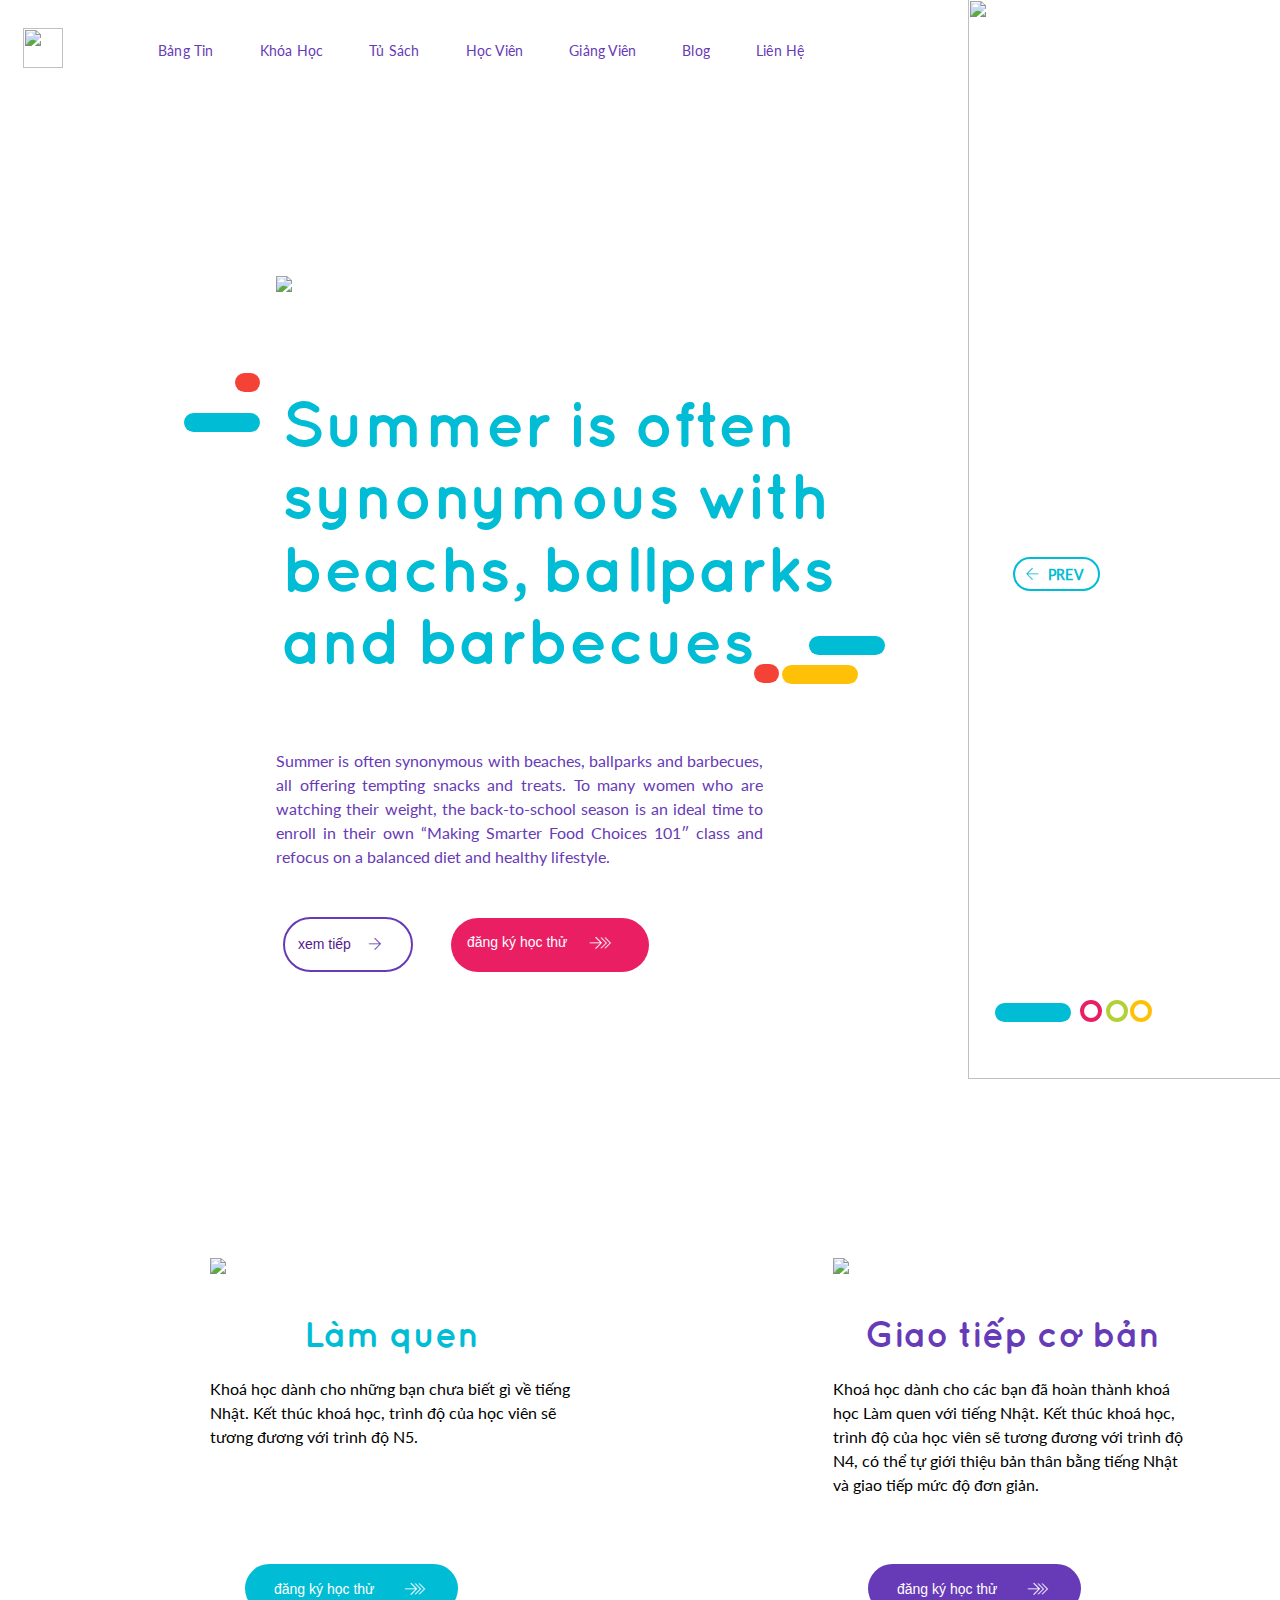
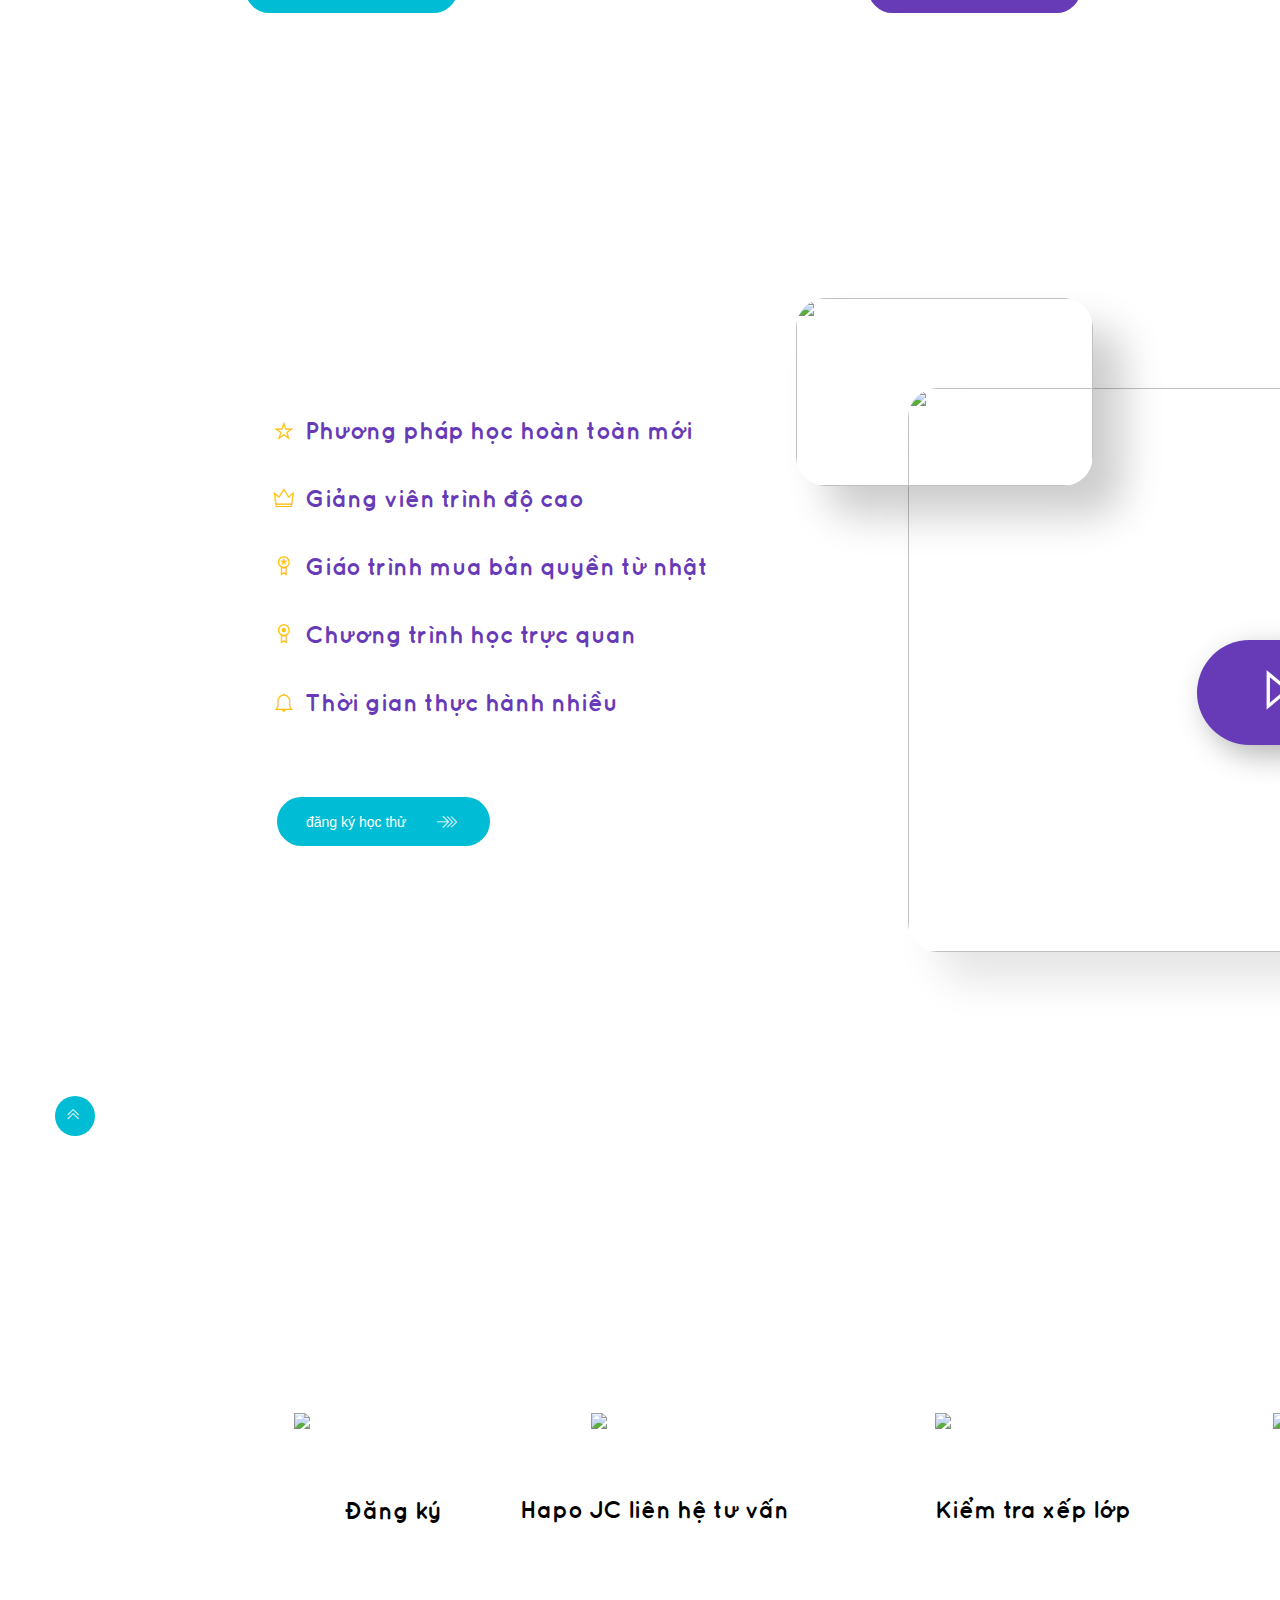
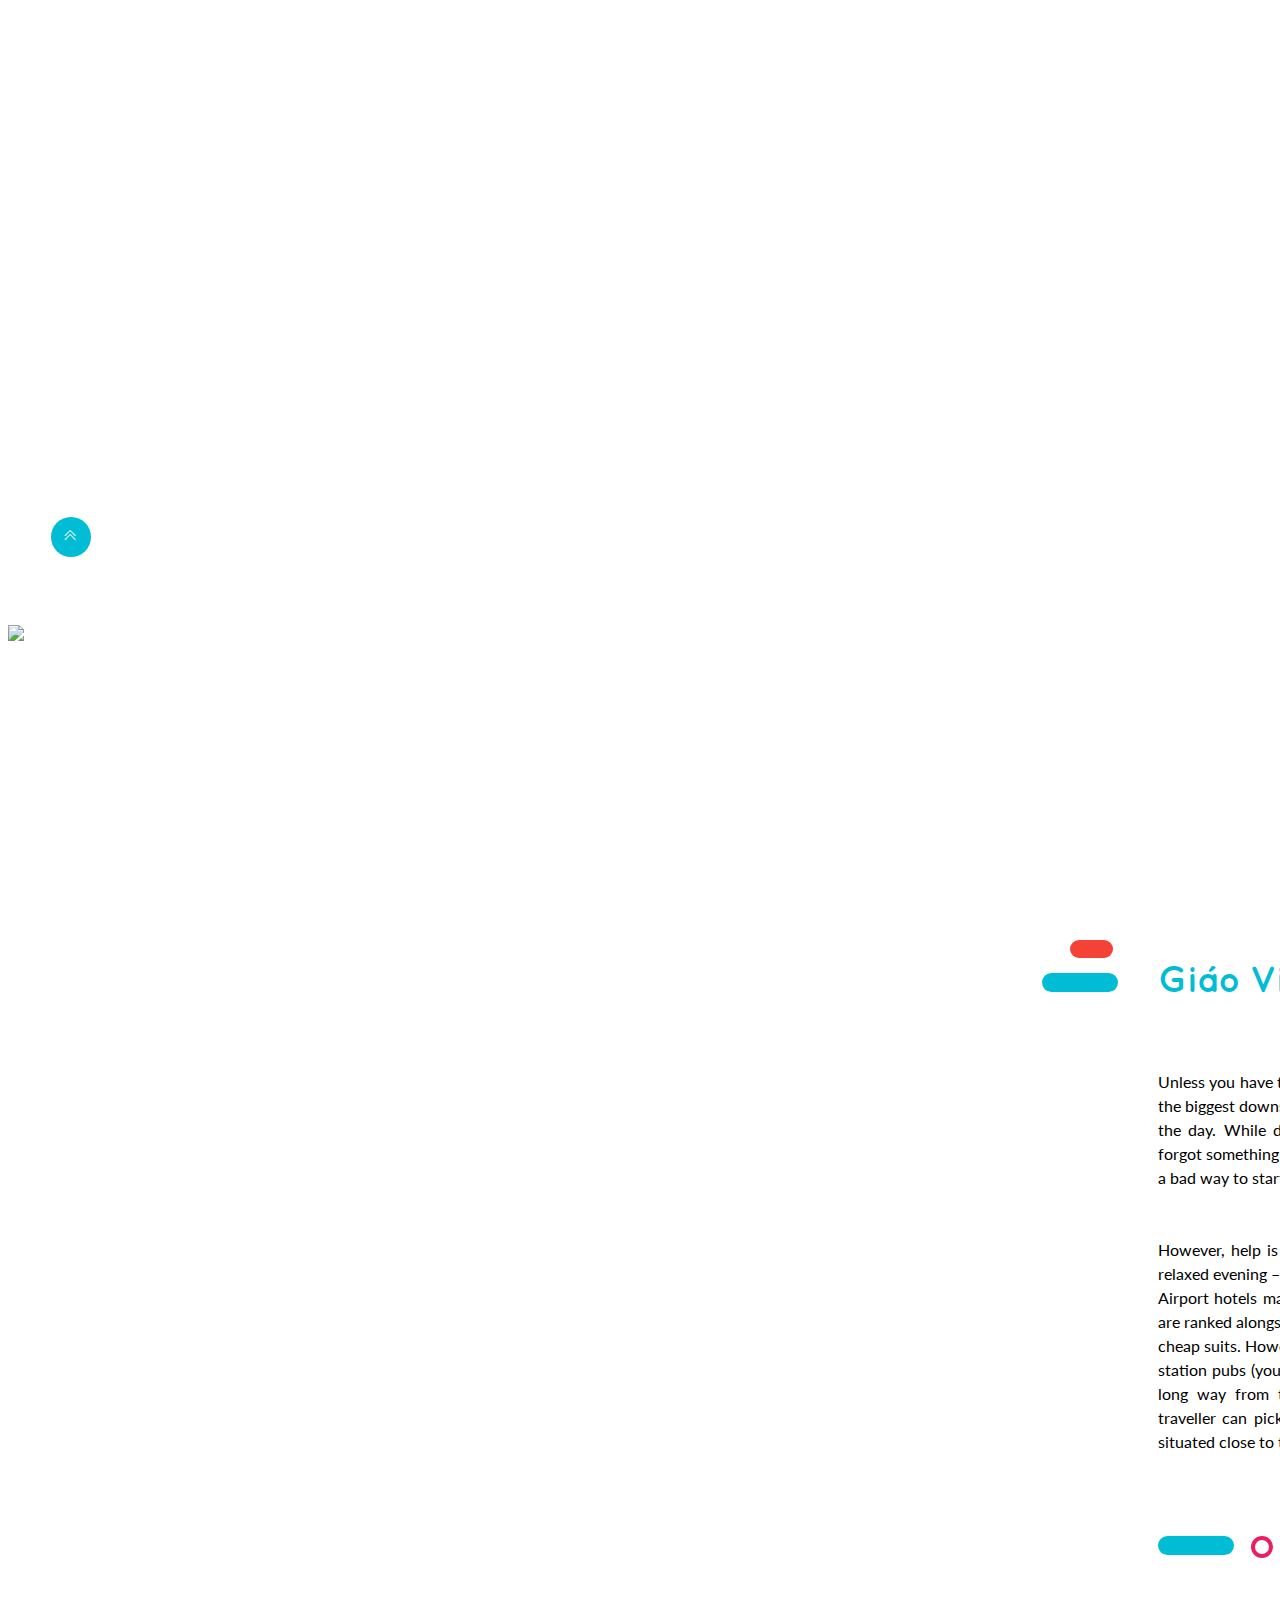
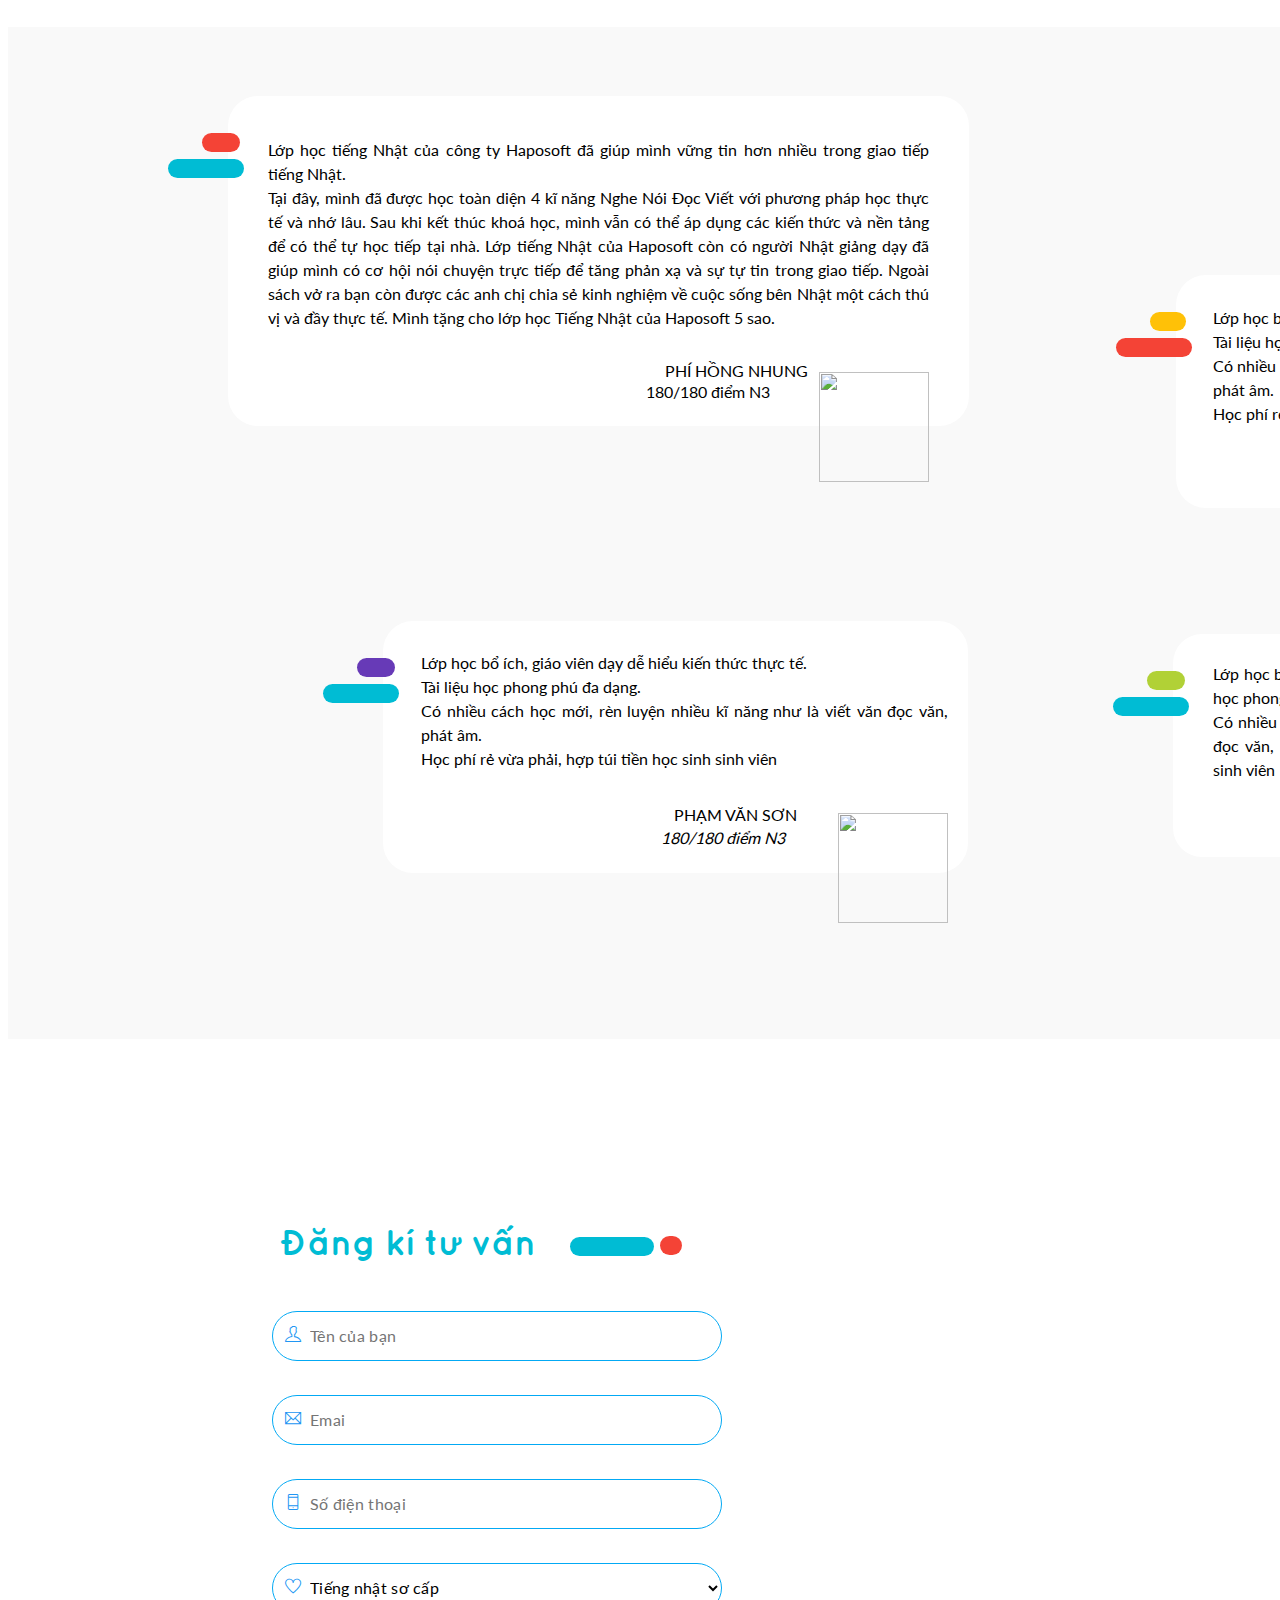
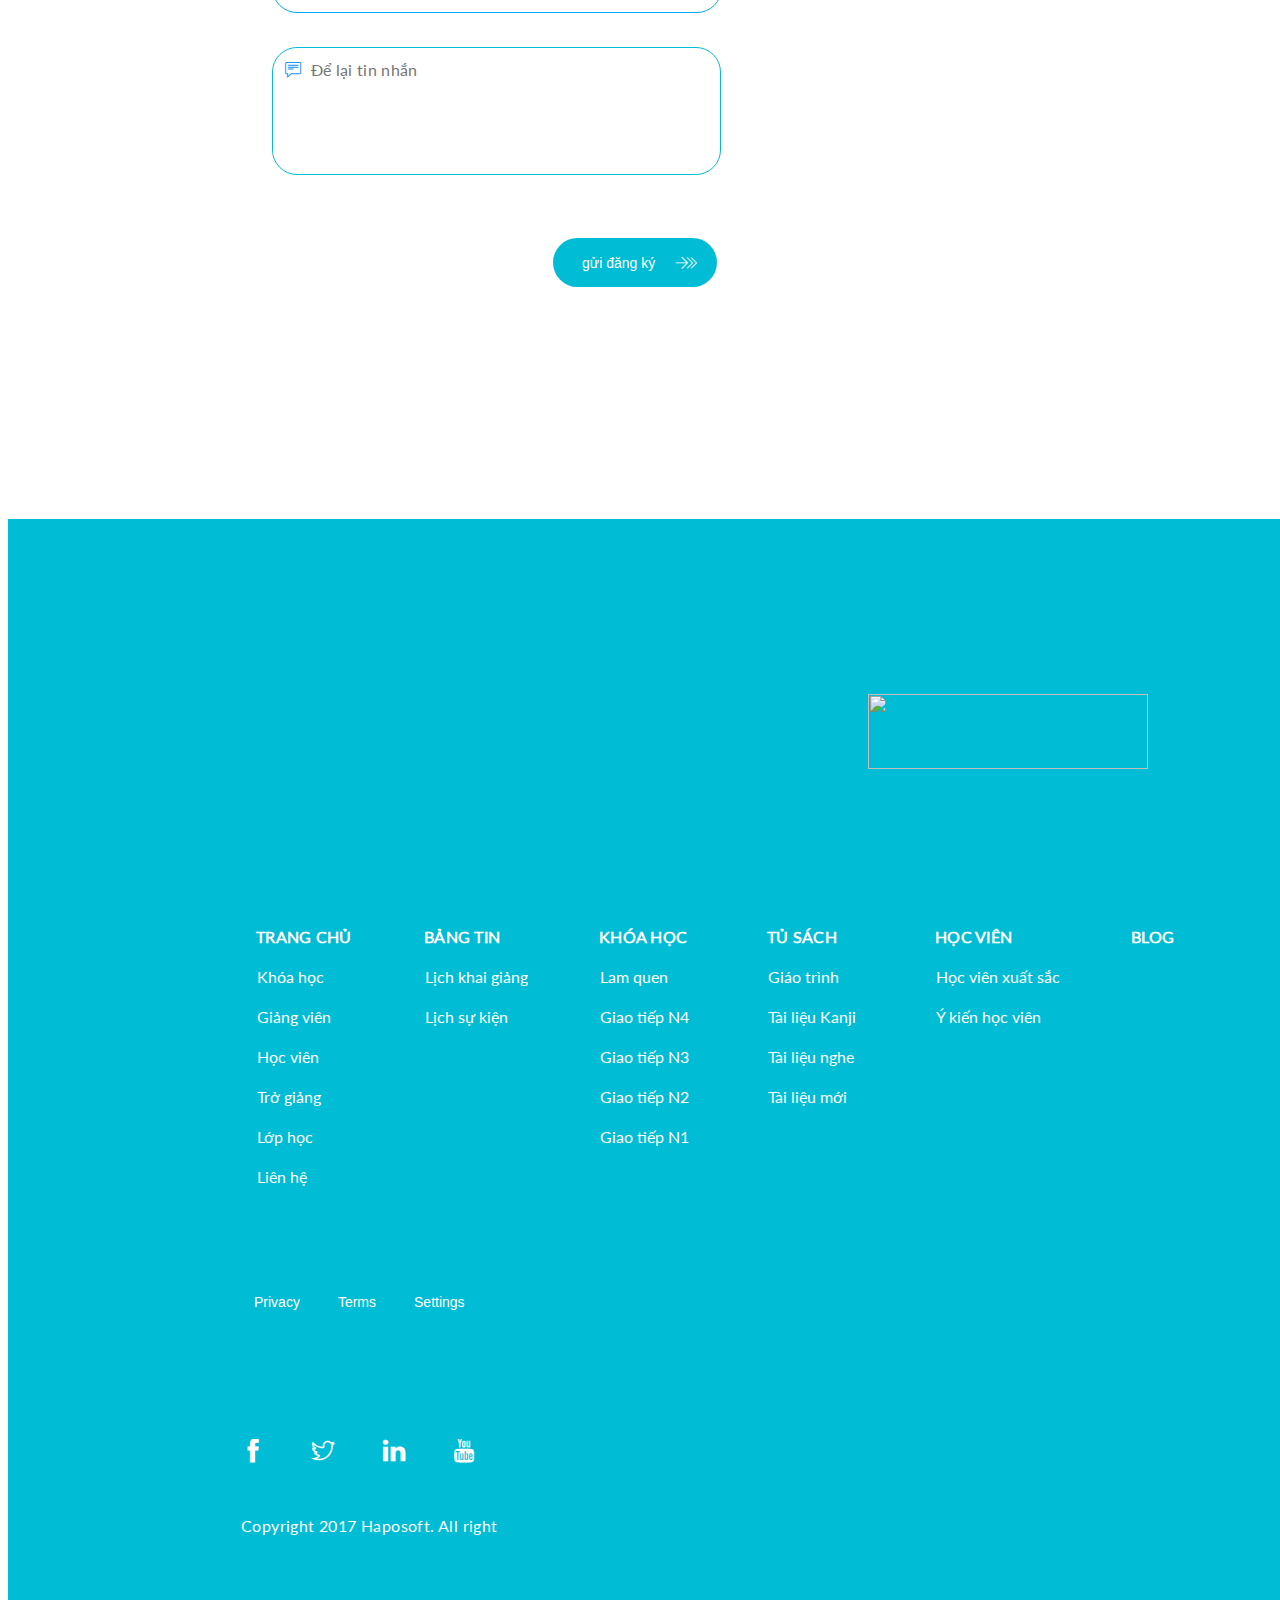
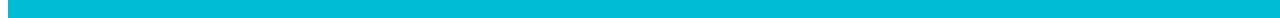
==== commit 90dafba8: "fontend html" ====
--- a/index.html
+++ b/index.html
@@ -9,9 +9,9 @@
 <body id="page">
 <section class='main-menu'>
     <div>
-        <a href="index.html" class="logo" alt=""><img src="../project_training/image/img/logo.png"></a>
+        <a href="index.html" class="logo" alt=""><img src="../project_training(main)/image/img/logo.png"></a>
         <nav class="list-title">
-            <ul>
+            <ul><li> </li>
                 <li><a href="#">Bảng Tin </a></li>
                 <li><a href="#">Khóa Học </a></li>
                 <li><a href="#">Tủ Sách</a></li>
@@ -34,7 +34,7 @@
 
 <section class="home-page">
     <div class="page-logo" id="img-menu1">
-        <div class="page-logo-img"><img src="../project_training/image/img/logo.png"></div>
+        <div class="page-logo-img"><img src="../project_training(main)/image/img/logo.png"></div>
         <div class="icon-a"></div>
         <div class="icon-b"></div>
         <div class="page-text-a">
@@ -71,7 +71,7 @@
             <div class=" icon-next"></div>
             <div class="ti-arrow-right icon-back"></div>
         </div>
-        <img src="../project_training/image/img/slide-section1.jpg">
+        <img src="../project_training(main)/image/img/slide-section1.jpg">
 
         <div class="icon-img-home">
             <div class="icon-home-back"></div>
@@ -92,7 +92,7 @@
         <ul>
             <li>
                 <div class="span_text1">
-                    <img src="../project_training/image/img/N5.png">
+                    <img src="../project_training(main)/image/img/N5.png">
                     <h2 class="contact-p">Làm quen</h2>
                     <div class="text-a">
                         <p>Khoá học dành cho những bạn chưa biết gì về tiếng Nhật. Kết thúc khoá học, trình độ của học
@@ -113,7 +113,7 @@
             </li>
             <li>
                 <div class="span_text2">
-                    <img src="../project_training/image/img/N4.png">
+                    <img src="../project_training(main)/image/img/N4.png">
                     <h2 class="contact-l">Giao tiếp cơ bản</h2>
                     <div class="text-a">
                         <p>Khoá học dành cho các bạn đã hoàn thành khoá học Làm quen với tiếng Nhật. Kết thúc khoá học,
@@ -132,7 +132,7 @@
             </li>
             <li>
                 <div class="span_text3">
-                    <img src="../project_training/image/img/N3.png">
+                    <img src="../project_training(main)/image/img/N3.png">
                     <h2 class="contact-new">Giao tiếp nâng cao</h2>
                     <div class="text-a">
                         <p>Khoá học dành cho các bạn đã hoàn thành khoá học Giao tiếp cơ bản. Kết thúc khoá học, trình
@@ -173,13 +173,13 @@
             </div>
         </div>
         <div class="img-home-a">
-            <img src="../project_training/image/img/photo-1500989145603-8e7ef71d639e.jpg">
+            <img src="../project_training(main)/image/img/photo-1500989145603-8e7ef71d639e.jpg">
         </div>
         <div class="img-home-b">
-            <img src="../project_training/image/img/pexels-photo-574285.jpg">
+            <img src="../project_training(main)/image/img/pexels-photo-574285.jpg">
         </div>
         <div class="img-home-c">
-            <img src="../project_training/image/img/mac-glasses.jpg">
+            <img src="../project_training(main)/image/img/mac-glasses.jpg">
             <div class="button-home" id="inner-home">
                 <p><a href="">HỖ TRỢ
                     <span class="ti-help-alt icon-home-1"></span>
@@ -193,23 +193,23 @@
 </section>
 <section class="home-page-d">
     <div class="home-list">
-        <img src="../project_training/image/img/1.png">
+        <img src="../project_training(main)/image/img/1.png">
         <div class="home-text-1"><p>Đi học</p></div>
     </div>
     <div class="home-list">
-        <img src="../project_training/image/img/2.png">
+        <img src="../project_training(main)/image/img/2.png">
         <div class="home-text-2"><p>Chọn lịch học </p></div>
     </div>
     <div class="home-list">
-        <img src="../project_training/image/img/1.png">
+        <img src="../project_training(main)/image/img/1.png">
         <div class="home-text-3"><p>Kiểm tra xếp lớp</p></div>
     </div>
     <div class="home-list">
-        <img src="../project_training/image/img/1.png">
+        <img src="../project_training(main)/image/img/1.png">
         <div class="home-text-4"><p>Hapo JC liên hệ tư vấn</p></div>
     </div>
     <div class="home-list">
-        <img src="../project_training/image/img/2.png">
+        <img src="../project_training(main)/image/img/2.png">
         <div class="home-text-1"><p>Đăng ký</p></div>
 
     </div>
@@ -223,7 +223,7 @@
 </section>
 <section class="home-page-e">
     <div class="teacher-img">
-        <img src="../project_training/image/img/teacher.jpg">
+        <img src="../project_training(main)/image/img/teacher.jpg">
     </div>
     <div class="teacher">
         <div class="icon-list-b"></div>
@@ -262,21 +262,21 @@
                 để tăng phản xạ và sự tự tin trong giao tiếp. Ngoài sách vở ra bạn còn được các anh chị chia sẻ kinh
                 nghiệm về cuộc sống bên Nhật một cách thú vị và đầy thực tế. Mình tặng cho lớp học Tiếng Nhật của
                 Haposoft 5 sao.<br>
-                <img class="img-comment-A" src="../project_training/image/img/images.png"> <span
+                <img class="img-comment-A" src="../project_training(main)/image/img/images.png"> <span
                     class="name-comment-A">
                 PHÍ HỒNG NHUNG</span>
             </p>
             <p class="number">180/180 điểm N3</p>
         </div>
         <div class="comment-B">
-            <div class="icon-cmt-a"></div>
+            <div class="icon-cmt-a" id="commnet-icon"></div>
             <div class="icon-cmt-s" id="cmt-1"></div>
             <p>
                 Lớp học bổ ích, giáo viên dạy dễ hiểu kiến thức thực tế.<br>
                 Tài liệu học phong phú đa dạng.<br>
                 Có nhiều cách học mới, rèn luyện nhiều kĩ năng như là viết văn đọc văn, phát âm.<br>
                 Học phí rẻ vừa phải, hợp túi tiền học sinh sinh viên<br>
-                <img class="img-comment-B" src="../project_training/image/img/images.png"> <samp
+                <img class="img-comment-B" src="../project_training(main)/image/img/images.png"> <samp
                     class="name-comment-S">
                 PHẠM VĂN SƠN</samp>
             </p>
@@ -290,7 +290,7 @@
                 Tài liệu học phong phú đa dạng.<br>
                 Có nhiều cách học mới, rèn luyện nhiều kĩ năng như là viết văn đọc văn, phát âm.
                 Học phí rẻ vừa phải, hợp túi tiền học sinh sinh viên<br>
-                <img class="img-comment-C" src="../project_training/image/img/images.png"> <samp
+                <img class="img-comment-C" src="../project_training(main)/image/img/images.png"> <samp
                     class="name-comment-C">
                 PHÍ HỒNG NHUNG</samp>
             </p>
@@ -304,7 +304,7 @@
                 Tài liệu học phong phú đa dạng.<br>
                 Có nhiều cách học mới, rèn luyện nhiều kĩ năng như là viết văn đọc văn, phát âm.<br>
                 Học phí rẻ vừa phải, hợp túi tiền học sinh sinh viên<br>
-                <img class="img-comment-D" src="../project_training/image/img/images.png"> <samp
+                <img class="img-comment-D" src="../project_training(main)/image/img/images.png"> <samp
                     class="name-comment-D">
                 PHẠM VĂN SƠN</samp>
             </p>
@@ -342,13 +342,7 @@
                         <div class="ti-comment-alt icon-form"></div>
                         <input class="form-textarea form-input form-contact" type="text" name="lastname" placeholder="Để lại tin nhắn"></input><br></li>
                     <li>
-                        <!--<input class="contact-btn" type="submit" value="gửi đăng ký">-->
-                        <!--<div class="icon-sub" id="">-->
-                            <!--<p id="sub-a"><a href="">gửi đăng ký</a>-->
-                                <!--<samp class="ti-arrow-right" id="sub-1"></samp>-->
-                                <!--<span class="ti-angle-double-right" id="sub-2"></span>-->
-                            <!--</p>-->
-                        <!--</div>-->
+                
                         <a href="" class="page-text-list" id="submit">gửi đăng ký</a>
                         <span class="ti-arrow-right icon-list-btn-1" id="submit-1"></span>
                         <span class="ti-angle-double-right icon-list-btn-2" id="submit-2"></span>
@@ -365,7 +359,7 @@
 </section>
 <section class="footer">
     <div class="row">
-        <div><img class="img-comment" src="../project_training/image/img/logo-white.png">
+        <div><img class="img-comment" src="../project_training(main)/image/img/logo-white.png">
         </div>
         <div class="footer-list">
             <div class="footer-tel">
--- a/css/style.css
+++ b/css/style.css
@@ -1,4 +1,3 @@
-
 
 @font-face {
     font-family: VNFQuicksand-Bold;
@@ -51,7 +50,7 @@
     cursor: pointer;
 }
 .form-contact:hover{
-    border: solid 2px #673ab7;
+    border-color: #673ab7;
 }
 
 #page {
@@ -124,7 +123,8 @@
 }
 
 .icon-rd {
-    margin-left: 93px;
+    
+    margin: -19px 0px 0px 93px;
 }
 
 #round2 {
@@ -137,7 +137,7 @@
 
 .icon-round {
 
-    margin: -19px 15px 0px 0px ;
+     margin: 0px 15px 0px 0px;
     float: left;
     width: 14px;
     height: 14px;
@@ -154,8 +154,9 @@
 .main-menu img {
     padding-left: 15px;
     float: left;
-    max-width: 143px;
-    margin-right: 42px;
+
+    height: 40px;
+
 }
 
 .main-menu nav li {
@@ -196,7 +197,8 @@
 
 .list-title {
     float: left;
-    margin-right: 416px;
+
+    width: 41%;
 }
 
 .main-menu li a {
@@ -276,43 +278,41 @@
     color: #ffffff;
     position: absolute;
 }
-
-.rectangle img {
-    margin: -76px -40px 0 0;
-    float: right;
+.rectangle{
+        width: 50%;
+    float: right;
+}
+
+
+.rectangle img {  
     padding-right: -17px;
-
+    height: 1080px;
     object-fit: contain;
+    margin: -77px -51px 0px 0px;
 }
 
 .page-logo {
-    float: left;
     width: 50%;
+    height: 60px;
     object-fit: contain;
     margin-top: 28px;
+    float: left;
 
 }
 
 .page-logo-img {
-    margin: 173px 0px 0px 268px;
-    object-fit: contain;
-}
-.rectangle{
-    width: 50%;
-    float: right;
+   
+    margin: 173px 0px 68px 268px;
 }
 
 .page-text-a {
-    margin-top: -81px;
-    margin-left: 268px;
-    width: 572px;
-    height: 288px;
     font-family: VNFQuicksand-Bold;
     font-size: 64px;
     font-weight: bold;
     line-height: 1.13;
     text-align: left;
     color: #00bcd4;
+    margin: -64px 0px 0px 274px;;
 }
 
 .page-text-b {
@@ -333,11 +333,10 @@
 }
 
 .page-text-c {
-    margin-top: 67px;
-    margin-left: 275px;
-    padding: 16px 0px 0px 13px;
+    margin: 67px 0px 0px 275px;
+    padding: 17px 0px 0px 13px;
     display: inline-block;
-    width: 117px;
+    width: 113px;
     height: 34px;
     border-radius: 100px;
     background-color: #ffffff;
@@ -350,626 +349,627 @@
     /*border-radius: 100px;*/
     /*background-color: #ffffff;*/
     /*border: solid 2px #673ab7;*/
-    /*}*/
-
-    .page-text-c a{
-        margin-left: 22px;
-        width: 56px;
-        height: 16px;
-        font-family: Lato;
-        font-size: 14px;
-        font-weight: bold;
-        line-height: 1.14;
-        letter-spacing: 0.2px;
-        text-align: left;
-        color: #673ab7;
-        POSITION: absolute;
-        margin-top: 17px;
-
-    }
-
-    .page-text-d {
-        display: inline-block;
-        width: 182px;
-        margin-left: 443px;
-        margin-top: -54px;
-        border-radius: 40px;
-        height: 38px;
-        padding: 16px 0px 0px 16px;
-        background-color: #e91e63;
-        /* padding-left: 15px; */
-        color: #fff;
-    }
-    .icon-list-btn-1{
+/*}*/
+
+.page-text-c a{
+    margin-left: 22px;
+    width: 56px;
+    height: 16px;
+    font-family: Lato;
+    font-size: 14px;
+    font-weight: bold;
+    line-height: 1.14;
+    letter-spacing: 0.2px;
+    text-align: left;
+    color: #673ab7;
+    POSITION: absolute;
+    margin-top: 17px;
+
+}
+
+.page-text-d {
+    display: inline-block;
+    width: 182px;
+    margin-left: 443px;
+    margin-top: -54px;
+    border-radius: 40px;
+    height: 38px;
+    padding: 16px 0px 0px 16px;
+    background-color: #e91e63;
+    /* padding-left: 15px; */
+    color: #fff;
+}
+.icon-list-btn-1{
+    position: absolute;
+    color: #fff;
+    margin-left: -54px;
+    margin-top: 115px;
+}
+.icon-list-btn-2{
+    position: absolute;
+    color: #fff;
+    margin-top: 115px;
+    margin-left: -45px;
+}
+.page-text-list{
+    display: inline-block;
+    width: 184px;
+    margin-left: 35px;
+    margin-top: 97px;
+    border-radius: 40px;
+    height: 32px;
+    padding: 17px 0px 0px 29px;
+    background-color: #e91e63;
+    color: #fff;
+}
+#login-list{
+    margin-left: -40px;
+    /* background-color: black; */
+    background-color: #00bcd4;
+    margin-top: 49px;
+}
+#login-list-1{
+    margin-top: 67px;
+}
+#login-list-2{
+    margin-top: 67px;
+}
+#color-1{
+    background-color: #00bcd4;
+}
+#color-2{
+    background-color: #673ab7;
+}
+#color-3{}
+/*.page-text-d {*/
+    /*border-radius: 40px;*/
+    /*height: 45px;*/
+    /*padding-top: 7px;*/
+    /*background-color: #e91e63;*/
+    /*padding-left: 15px;*/
+/*}*/
+
+/*.page-text-d  {*/
+    /*position: absolute;*/
+    /*padding-left: 11px;*/
+    /*color: #fff;*/
+    /*margin-top: 10px;*/
+/*}*/
+
+.span ul li {
+    float: left;
+    margin-right: 109px;
+    margin-left: 151px;
+}
+
+.span ul {
+    padding-top: 165px;
+    padding-bottom: 263px;
+}
+
+.text-a p {
+    width: 363px;
+    height: 74px;
+    font-family: Lato;
+    font-size: 16px;
+    line-height: 1.5;.icon-list-2
+    text-align: justify;
+    color: #000000;
+}
+
+#icon-li {
+    color: #fff;
+    margin-left: 11px;
+    padding-top: 12px;
+    position: absolute;
+}
+
+.icon-next {
         position: absolute;
-        color: #fff;
-        margin-left: -54px;
-        margin-top: 115px;
-    }
-    .icon-list-btn-2{
-        position: absolute;
-        color: #fff;
-        margin-top: 115px;
-        margin-left: -45px;
-    }
-    .page-text-list{
-        display: inline-block;
-        width: 184px;
-        margin-left: 35px;
-        margin-top: 97px;
-        border-radius: 40px;
-        height: 32px;
-        padding: 17px 0px 0px 29px;
-        background-color: #e91e63;
-        color: #fff;
-    }
-    #login-list{
-        margin-left: -40px;
-        /* background-color: black; */
-        background-color: #00bcd4;
-        margin-top: 49px;
-    }
-    #login-list-1{
-        margin-top: 67px;
-    }
-    #login-list-2{
-        margin-top: 67px;
-    }
-    #color-1{
-        background-color: #00bcd4;
-    }
-    #color-2{
-        background-color: #673ab7;
-    }
-    #color-3{}
-    /*.page-text-d {*/
-        /*border-radius: 40px;*/
-        /*height: 45px;*/
-        /*padding-top: 7px;*/
-        /*background-color: #e91e63;*/
-        /*padding-left: 15px;*/
-        /*}*/
-
-        /*.page-text-d  {*/
-            /*position: absolute;*/
-            /*padding-left: 11px;*/
-            /*color: #fff;*/
-            /*margin-top: 10px;*/
-            /*}*/
-
-            .span ul li {
-                float: left;
-                margin-right: 109px;
-                margin-left: 151px;
-            }
-
-            .span ul {
-                padding: 165px 0px 263px 0px;
-            }
-
-            .text-a p {
-                width: 363px;
-                height: 74px;
-                font-family: Lato;
-                font-size: 16px;
-                line-height: 1.5;.icon-list-2
-                text-align: justify;
-                color: #000000;
-            }
-
-            #icon-li {
-                color: #fff;
-                margin-left: 11px;
-                padding-top: 12px;
-                position: absolute;
-            }
-
-            .icon-next {
-                position: absolute;
-                width: 15px;
-                height: 14px;
-                font-family: themify;
-                font-size: 14px;
-                letter-spacing: 0.2px;
-                text-align: left;
-                color: #673ab7;
-                margin: 86px 0px 0px -42px;
-            }
-
-            .button-a {
-                width: 193px;
-                height: 50px;
-                border-radius: 100px;
-                background-color: #00bcd4;
-                margin-top: 107px;
-                margin-left: 88px;
-
-            }
-
-            #icon-button-A {
-                background-color: #673ab7;
-            }
-
-            #icon-btn-1 {
-                margin-left: -35px;
-                margin-top: 74px;
-            }
-
-            #icon-left {
-                margin-top: 214px;
-            }
-
-            .button-left {
-                width: 40px;
-                height: 40px;
-                margin-top: 250px;
-                margin-left: -262px;
-                /* width: 175px; */
-                /* height: 40px; */
-                border-radius: 20px;
-                background-color: #00bcd4;
-            }
-
-            .icon-btn-list {
-                width: 40px;
-                height: 40px;
-                margin-top: 704px;
-                margin-left: -132px;
-                border-radius: 20px;
-                background-color: #00bcd4;
-
-            }
-
-            .button-a p a {
-                margin-left: 21px;
-                width: 104px;
-                height: 16px;
-                font-family: Lato;
-                font-size: 14px;
-                font-weight: bold;
-                line-height: 1.14;
-                letter-spacing: 0.2px;
-                text-align: left;
-                color: #ffffff;
-            }
-
-            .next {
-
-                margin: 355px 0px 0px 811px;
-                width: 83px;
-                height: 30px;
-                border-radius: 100px;
-                background-color: #e91e63;
-                box-shadow: 5px 5px 10px 0 rgba(0, 0, 0, 0.1);
-                position: absolute;
-            }
-
-            .next p {
-                margin-left: 13px;
-                color: #fff;
-                position: absolute;
-                margin-top: 7px;
-            }
-
-            .home-top-1 {
-                float: left;
-                width: 76px;
-                height: 19px;
-                border-radius: 20px;
-                background-color: #00bcd4;
-                position: absolute;
-            }
-
-            .icon-img-home {
-                float: right;
-                margin-top: 859px;
-            }
-
-            #icon-home-back-1 {
-                border: solid 4px #b1d136;
-                margin-left: -11px;
-            }
-
-            .back-icon {
-
-                position: absolute;
-                padding-left: 117px;
-                margin-top: 53px;
-            }
-
-            .icon-home-back {
-                margin-left: 27px;
-                margin-top: 36px;
-                float: left;
-                width: 76px;
-                height: 19px;
-                border-radius: 20px;
-                background-color: #00bcd4;
-                position: absolute;
-            }
-
-            #icon-home-back-2 {
-                border: solid 4px #ffc107;
-                margin-left: -13px;
-            }
-
-            .icon-back {
-                position: absolute;
-                width: 15px;
-                height: 16px;
-                font-family: themify;
-                font-size: 14px;
-                line-height: 1.14;
-                letter-spacing: 0.2px;
-                text-align: left;
-                color: #ffffff;
-                margin-left: 59px;
-                margin-top: 7px;
-            }
-
-            #inner-b {
-                background-color: #673ab7;
-            }
-
-            #inner-c {
-                background-color: #e91e63;
-            }
-
-            .contact-p {
-                margin-bottom: 22px;
-                width: 363px;
-                height: 51px;
-                font-family: VNFQuicksand-Bold;
-                font-size: 36px;
-                font-weight: bold;
-                text-align: center;
-                color: #00bcd4;
-            }
-
-            .contact-l {
-                margin-bottom: 22px;
-                width: 359px;
-                height: 51px;
-                font-family: VNFQuicksand-Bold;
-                font-size: 36px;
-                font-weight: bold;
-                text-align: center;
-                color: #673ab7;
-            }
-
-            .contact-new {
-                margin-bottom: 22px;
-                width: 362px;
-                height: 51px;
-                font-family: VNFQuicksand-Bold;
-                font-size: 36px;
-                font-weight: bold;
-                text-align: center;
-                color: #e91e63;
-            }
-
-            .prev p {
-                margin-top: 8px;
-                width: 37px;
-                height: 16px;
-                font-family: Lato;
-                font-size: 14px;
-                font-weight: bold;
-                line-height: 1.14;
-                letter-spacing: 0.2px;
-                text-align: left;
-                color: #00bcd4;
-                /* position: absolute; */
-                margin-left: 33px;
-                position: absolute;
-            }
-
-            .icon-prev {
-                width: 15px;
-                height: 16px;
-                font-family: themify;
-                font-size: 14px;
-                line-height: 1.14;
-                letter-spacing: 0.2px;
-                text-align: left;
-                color: #00bcd4;
-                position: absolute;
-                margin-top: 8px;
-                margin-left: 10px;
-            }
-
-            .prev {
-                float: left;
-                width: 83px;
-                height: 30px;
-                border-radius: 100px;
-                border: solid 2px #00bcd4;
-                position: absolute;
-                margin: 355px 0px 0px 91px;
-            }
-
-            .title-lisst {
-                float: left;
-                margin-left: -591px;
-
-            }
-
-            .title-lisst p a {
-                margin-left: 10px;
-                font-family: VNFQuicksand-Bold;
-                text-align: justify;
-                margin-left: 11px;
-                width: 408px;
-                height: 369px;
-                font-size: 24px;
-                font-weight: bold;
-                line-height: 2;
-                text-align: justify;
-                color: #673ab7;
-            }
-
-            .icon-1 {
-                width: 31px;
-                height: 30px;
-                font-family: simple-line-icons;
-                font-size: 30px;
-                letter-spacing: 0.5px;
-                text-align: left;
-                color: #ffc107;
-
-            }
-
-            #img-t1 img {
-                margin-top: -371px;
-                position: absolute;
-                width: 287px;
-                height: 188px;
-                border-radius: 30px;
-                box-shadow: 30px 30px 40px 0 rgba(0, 0, 0, 0.2);
-                margin-left: 430px;
-            }
-
-            #img-t3 img {
-                float: right;
-                width: 219px;
-                height: 146px;
-                border-radius: 30px;
-                box-shadow: 30px 30px 40px 0 rgba(0, 0, 0, 0.2);
-                position: relative;
-                /* margin-right: -623px;*/
-                margin-top: 27px;
-
-            }
-
-            #img-t2 img {
-                margin-top: -260px;
-                float: right;
-                z-index: -1;
-                width: 526px;
-                height: 376px;
-                border-radius: 30px;
-                /* box-shadow: 30px 30px 40px 0 rgba(0, 0, 0, 0.1); */
-                /* margin-left: 66px; */
-                /*margin-right: 154px;*/
-            }
-
-            #icon-li-1 {
-                margin-top: 11px;
-                position: absolute;
-                margin-left: 10px;
-                width: 15px;
-                height: 14px;
-                font-family: themify;
-                font-size: 14px;
-                letter-spacing: 0.2px;
-                text-align: justify;
-                color: #ffffff;
-            }
-
-            .icon-play {
-                position: absolute;
-                /* padding-top: -33px;*/
-                /* margin-bottom: -11px; */
-                margin-top: -318px;
-                /* margin-right: -16px; */
-                /* float: initial; */
-                margin-left: 299px;
-                width: 175px;
-                height: 105px;
-                border-radius: 100px;
-                background-color: #673ab7;
-                box-shadow: 10px 10px 30px 0 rgba(0, 0, 0, 0.3);
-            }
-
-            #icon-home-play {
-                position: absolute;
-                width: 35px;
-                height: 34px;
-                color: #ffffff;
-                font-size: 55px;
-                margin-left: 60px;
-                margin-top: 22px;
-            }
-
-            .oval-5 {
-                width: 50px;
-                height: 50px;
-                background: red;
-                -moz-border-radius: 25px;
-                -webkit-border-radius: 25px;
-                --border-radius: 25px;
-                border-radius: 25px;
-            }
-
-            .page-icon-1 {
-                width: 76px;
-                margin-left: 68px;
-                height: 14px;
-                border-radius: 20px;
-                background-color: #00bcd4;
-            }
-
-            .page-icon-2 {
-                width: 25.2px;
-                height: 18.9px;
-                background-color: #f44336;
-
-            }
-
-            #icon-dk {
-                position: absolute;
-                color: #fff;
-                margin-left: -25px;
-            }
-
-            #icon-h-1 {
-                position: absolute;
-                color: #fff;
-                margin-left: -64px;
-                margin-top: -36px;
-            }
-
-            #home-icon-1 {
-
-                position: absolute;
-                color: #fff;
-                margin-left: 9px;
-
-            }
-
-            #home-icon-2 {
-                color: #fff;
-                margin-left: 18px;
-            }
-
-            #icon-h-2 {
-                position: absolute;
-                color: #fff;
-                margin: -36px 0px 0px -53px;
-            }
-
-            #icon-dk1 {
-                color: #fff;
-                margin-left: 18px;
-            }
-
-            .inner-a {
-                padding-top: 13px;
-            }
-
-            #inner-a {
-                padding-top: 16px;
-            }
-
-            #inner-a a {
-                width: 104px;
-                height: 16px;
-                font-family: Lato;
-                font-size: 14px;
-                font-weight: bold;
-                line-height: 1.14;
-                letter-spacing: 0.2px;
-                text-align: left;
-                color: #ffffff;
-                margin-left: 21px;
-            }
-
-            .now {
-                font-size: 20px;
-                text-align: left;
-                color: #ffc107;
-                margin-left: -43px;
-            }
-
-            .now a {
-                margin-left: 22px;
-                font-family: VNFQuicksand-Bold;
-            }
-
-            .icon-play-h {
-                margin-top: -312px;
-                width: 175px;
-                height: 105px;
-                border-radius: 100px;
-                background-color: #673ab7;
-                box-shadow: 10px 10px 30px 0 rgba(0, 0, 0, 0.3);
-                position: absolute;
-                margin-left: 289px;
-            }
-
-            .home-page-d {
-                margin-bottom: 68px;
-                float: left;
-                margin-top: 274px;
-                margin-left: 175px;
-            }
-
-            .home-text-1 {
-                margin-top: 71px;
-                margin-left: 50px;
-                width: 105px;
-                height: 24px;
-                font-family: VNFQuicksand-Bold;
-                font-size: 24px;
-                font-weight: bold;
-                line-height: 1;
-                text-align: justify;
-                color: #000000;
-
-            }
-
-            .home-text-2 {
-                margin-top: 71px;
-                width: 172px;
-                height: 24px;
-                font-family: VNFQuicksand-Bold;
-                font-size: 24px;
-                font-weight: bold;
-                line-height: 1;
-                text-align: justify;
-                color: #000000;
-                margin-left: 44px;
-            }
-
-            .home-text-3 {
-                margin-top: 70px;
-                width: 196px;
-                height: 24px;
-                font-family: VNFQuicksand-Bold;
-                font-size: 24px;
-                font-weight: bold;
-                line-height: 1;
-                text-align: justify;
-                color: #000000;
-
-            }
-
-            .home-text-4 {
-                margin-top: 70px;
-                width: 273px;
-                height: 24px;
-                font-family: VNFQuicksand-Bold;
-                font-size: 24px;
-                font-weight: bold;
-                line-height: 1;
-                text-align: justify;
-                color: #000000;
-                margin-left: -71px;
-            }
-
-            .home-page-c {
-                margin-top: 529px;
-            }
-
-            .home-page-d ul img {
-                width: 158px;
-                /*margin-right: 78px;*/
-
-            }
-
-            .home-page-d ul li {
-/* float: right;
-margin-left: 20px;*/
+    width: 15px;
+    height: 14px;
+    font-family: themify;
+    font-size: 14px;
+    letter-spacing: 0.2px;
+    text-align: left;
+    color: #673ab7;
+    margin: 87px 0px 0px -45px;
+}
+
+.button-a {
+    width: 193px;
+    height: 50px;
+    border-radius: 100px;
+    background-color: #00bcd4;
+    margin-top: 107px;
+    margin-left: 88px;
+
+}
+
+#icon-button-A {
+    background-color: #673ab7;
+}
+
+#icon-btn-1 {
+    margin-left: -35px;
+    margin-top: 74px;
+}
+
+#icon-left {
+    margin-top: 214px;
+}
+
+.button-left {
+    width: 40px;
+    height: 40px;
+    margin-top: 250px;
+    margin-left: -262px;
+    /* width: 175px; */
+    /* height: 40px; */
+    border-radius: 20px;
+    background-color: #00bcd4;
+}
+
+.icon-btn-list {
+    width: 40px;
+    height: 40px;
+    margin-top: 704px;
+    margin-left: -132px;
+    border-radius: 20px;
+    background-color: #00bcd4;
+
+}
+
+.button-a p a {
+    margin-left: 21px;
+    width: 104px;
+    height: 16px;
+    font-family: Lato;
+    font-size: 14px;
+    font-weight: bold;
+    line-height: 1.14;
+    letter-spacing: 0.2px;
+    text-align: left;
+    color: #ffffff;
+}
+
+.next {
+    margin-top: 480px;
+    margin-left: 807px;
+    width: 83px;
+    height: 30px;
+    border-radius: 100px;
+    background-color: #e91e63;
+    /* background-color: var(--lipstick); */
+    box-shadow: 5px 5px 10px 0 rgba(0, 0, 0, 0.1);
+    position: absolute;
+}
+
+.next p {
+    margin-left: 13px;
+    color: #fff;
+    position: absolute;
+    margin-top: 7px;
+}
+
+.home-top-1 {
+    float: left;
+    width: 76px;
+    height: 19px;
+    border-radius: 20px;
+    background-color: #00bcd4;
+    position: absolute;
+}
+
+/*.icon-img-home {
+    float: right;
+    margin-top: 695px;
+}*/
+
+#icon-home-back-1 {
+    border: solid 4px #b1d136;
+    margin-left: -11px;
+}
+
+.back-icon {
+    position: absolute;
+    padding-left: 117px;
+    transform: translate(-5px,-79px);
+}
+
+.icon-home-back {
+    margin-left: 27px;
+    margin-top: -76px;
+    float: left;
+    width: 76px;
+    height: 19px;
+    border-radius: 20px;
+    background-color: #00bcd4;
+    position: absolute;
+}
+
+#icon-home-back-2 {
+    border: solid 4px #ffc107;
+    margin-left: -13px;
+}
+
+.icon-back {
+    position: absolute;
+    width: 15px;
+    height: 16px;
+    font-family: themify;
+    font-size: 14px;
+    line-height: 1.14;
+    letter-spacing: 0.2px;
+    text-align: left;
+    color: #ffffff;
+    margin-left: 59px;
+    margin-top: 7px;
+}
+
+#inner-b {
+    background-color: #673ab7;
+}
+
+#inner-c {
+    background-color: #e91e63;
+}
+
+.contact-p {
+    margin-bottom: 22px;
+    width: 363px;
+    height: 51px;
+    font-family: VNFQuicksand-Bold;
+    font-size: 36px;
+    font-weight: bold;
+    text-align: center;
+    color: #00bcd4;
+}
+
+.contact-l {
+    margin-bottom: 22px;
+    width: 359px;
+    height: 51px;
+    font-family: VNFQuicksand-Bold;
+    font-size: 36px;
+    font-weight: bold;
+    text-align: center;
+    color: #673ab7;
+}
+
+.contact-new {
+    margin-bottom: 22px;
+    width: 362px;
+    height: 51px;
+    font-family: VNFQuicksand-Bold;
+    font-size: 36px;
+    font-weight: bold;
+    text-align: center;
+    color: #e91e63;
+}
+
+.prev p {
+    margin-top: 8px;
+    width: 37px;
+    height: 16px;
+    font-family: Lato;
+    font-size: 14px;
+    font-weight: bold;
+    line-height: 1.14;
+    letter-spacing: 0.2px;
+    text-align: left;
+    color: #00bcd4;
+    /* position: absolute; */
+    margin-left: 33px;
+    position: absolute;
+}
+
+.icon-prev {
+    width: 15px;
+    height: 16px;
+    font-family: themify;
+    font-size: 14px;
+    line-height: 1.14;
+    letter-spacing: 0.2px;
+    text-align: left;
+    color: #00bcd4;
+    position: absolute;
+    margin-top: 8px;
+    margin-left: 10px;
+}
+
+.prev {
+    float: left;
+    width: 83px;
+    height: 30px;
+    border-radius: 100px;
+    border: solid 2px #00bcd4;
+    position: absolute;
+    margin-left: 45px;
+    /* margin-right: 848px; */
+    margin-top: 481px;
+}
+
+.title-lisst {
+    float: left;
+    margin-left: -591px;
+
+}
+
+.title-lisst p a {
+    margin-left: 10px;
+    font-family: VNFQuicksand-Bold;
+    text-align: justify;
+    margin-left: 11px;
+    width: 408px;
+    height: 369px;
+    font-size: 24px;
+    font-weight: bold;
+    line-height: 2;
+    text-align: justify;
+    color: #673ab7;
+}
+
+.icon-1 {
+    width: 31px;
+    height: 30px;
+    font-family: simple-line-icons;
+    font-size: 30px;
+    letter-spacing: 0.5px;
+    text-align: left;
+    color: #ffc107;
+
+}
+
+#img-t1 img {
+    margin-top: -371px;
+    position: absolute;
+    width: 287px;
+    height: 188px;
+    border-radius: 30px;
+    box-shadow: 30px 30px 40px 0 rgba(0, 0, 0, 0.2);
+    margin-left: 430px;
+}
+
+#img-t3 img {
+    float: right;
+    width: 219px;
+    height: 146px;
+    border-radius: 30px;
+    box-shadow: 30px 30px 40px 0 rgba(0, 0, 0, 0.2);
+    position: relative;
+    /* margin-right: -623px;*/
+    margin-top: 27px;
+
+}
+
+#img-t2 img {
+    margin-top: -260px;
+    float: right;
+    z-index: -1;
+    width: 526px;
+    height: 376px;
+    border-radius: 30px;
+    /* box-shadow: 30px 30px 40px 0 rgba(0, 0, 0, 0.1); */
+    /* margin-left: 66px; */
+    /*margin-right: 154px;*/
+}
+
+#icon-li-1 {
+    margin-top: 11px;
+    position: absolute;
+    margin-left: 10px;
+    width: 15px;
+    height: 14px;
+    font-family: themify;
+    font-size: 14px;
+    letter-spacing: 0.2px;
+    text-align: justify;
+    color: #ffffff;
+}
+
+.icon-play {
+    position: absolute;
+    /* padding-top: -33px;*/
+    /* margin-bottom: -11px; */
+    margin-top: -318px;
+    /* margin-right: -16px; */
+    /* float: initial; */
+    margin-left: 299px;
+    width: 175px;
+    height: 105px;
+    border-radius: 100px;
+    background-color: #673ab7;
+    box-shadow: 10px 10px 30px 0 rgba(0, 0, 0, 0.3);
+}
+
+#icon-home-play {
+    position: absolute;
+    width: 35px;
+    height: 34px;
+    color: #ffffff;
+    font-size: 55px;
+    margin-left: 60px;
+    margin-top: 22px;
+}
+
+.oval-5 {
+    width: 50px;
+    height: 50px;
+    background: red;
+    -moz-border-radius: 25px;
+    -webkit-border-radius: 25px;
+    --border-radius: 25px;
+    border-radius: 25px;
+}
+
+.page-icon-1 {
+    width: 76px;
+    margin-left: 68px;
+    height: 14px;
+    border-radius: 20px;
+    background-color: #00bcd4;
+}
+
+.page-icon-2 {
+    width: 25.2px;
+    height: 18.9px;
+    background-color: #f44336;
+
+}
+
+#icon-dk {
+    position: absolute;
+    color: #fff;
+    margin-left: -25px;
+}
+
+#icon-h-1 {
+    position: absolute;
+    color: #fff;
+    margin: -36px 0px 0px -60px;
+}
+
+#home-icon-1 {
+    position: absolute;
+     color: #fff;
+    margin: -36px 0px 0px -58px;
+
+}
+
+#home-icon-2 {
+    color: #fff;
+    margin-left: 18px;
+}
+
+#icon-h-2 {
+    position: absolute;
+    color: #fff;
+    margin: -36px 0px 0px -50px;
+}
+
+#icon-dk1 {
+    color: #fff;
+    margin-left: 18px;
+}
+
+.inner-a {
+    padding-top: 13px;
+}
+
+#inner-a {
+    padding-top: 16px;
+}
+
+#inner-a a {
+    width: 104px;
+    height: 16px;
+    font-family: Lato;
+    font-size: 14px;
+    font-weight: bold;
+    line-height: 1.14;
+    letter-spacing: 0.2px;
+    text-align: left;
+    color: #ffffff;
+    margin-left: 21px;
+}
+
+.now {
+    font-size: 20px;
+    text-align: left;
+    color: #ffc107;
+    margin-left: -43px;
+}
+
+.now a {
+    margin-left: 22px;
+    font-family: VNFQuicksand-Bold;
+}
+
+.icon-play-h {
+    margin-top: -312px;
+    width: 175px;
+    height: 105px;
+    border-radius: 100px;
+    background-color: #673ab7;
+    box-shadow: 10px 10px 30px 0 rgba(0, 0, 0, 0.3);
+    position: absolute;
+    margin-left: 289px;
+}
+
+.home-page-d {
+    margin-bottom: 68px;
+    float: left;
+    margin-top: 274px;
+    margin-left: 175px;
+}
+
+.home-text-1 {
+    margin-top: 71px;
+    margin-left: 50px;
+    width: 105px;
+    height: 24px;
+    font-family: VNFQuicksand-Bold;
+    font-size: 24px;
+    font-weight: bold;
+    line-height: 1;
+    text-align: justify;
+    color: #000000;
+
+}
+
+.home-text-2 {
+    margin-top: 71px;
+    width: 172px;
+    height: 24px;
+    font-family: VNFQuicksand-Bold;
+    font-size: 24px;
+    font-weight: bold;
+    line-height: 1;
+    text-align: justify;
+    color: #000000;
+    margin-left: 44px;
+}
+
+.home-text-3 {
+    margin-top: 70px;
+    width: 196px;
+    height: 24px;
+    font-family: VNFQuicksand-Bold;
+    font-size: 24px;
+    font-weight: bold;
+    line-height: 1;
+    text-align: justify;
+    color: #000000;
+
+}
+
+.home-text-4 {
+    margin-top: 70px;
+    width: 273px;
+    height: 24px;
+    font-family: VNFQuicksand-Bold;
+    font-size: 24px;
+    font-weight: bold;
+    line-height: 1;
+    text-align: justify;
+    color: #000000;
+    margin-left: -71px;
+}
+
+.home-page-c {
+    margin-top: 529px;
+}
+
+.home-page-d ul img {
+    width: 158px;
+    /*margin-right: 78px;*/
+
+}
+
+.home-page-d ul li {
+    /* float: right;
+    margin-left: 20px;*/
 }
 
 .home-page-d ul li p {
@@ -1108,12 +1108,9 @@
 }
 
 .list-comment {
-
     padding-top: 69px;
-    width: 100%;
-    height: 100%;
+    height: 943px;
     background-color: #f9f9f9;
-
 }
 
 .comment-A {
@@ -1123,9 +1120,9 @@
     height: 330px;
     border-radius: 30px;
     background-color: #ffffff;
-    transition: all 2s;
-    -moz-transition: all 2s;
-    -webkit-transition: all 2s;
+    transition: all 1s;
+    -moz-transition: all 1s;
+    -webkit-transition: all 1s;
 
 
 }
@@ -1140,9 +1137,9 @@
     border-radius: 30px;
     background-color: #ffffff;
 
-    transition: all 2s;
-    -moz-transition: all 2s;
-    -webkit-transition: all 2s;
+    transition: all 1s;
+    -moz-transition: all 1s;
+    -webkit-transition: all 1s;
 }
 
 .comment-C {
@@ -1153,9 +1150,9 @@
     float: right;
     border-radius: 29px;
     background-color: #ffffff;
-    transition: all 2s;
-    -moz-transition: all 2s;
-    -webkit-transition: all 2s;
+    transition: all 1s;
+    -moz-transition: all 1s;
+    -webkit-transition: all 1s;
 }
 
 .comment-D {
@@ -1166,9 +1163,9 @@
     background-color: #ffffff;
     margin-right: 205px;
     float: right;
-    transition: all 2s;
-    -moz-transition: all 2s;
-    -webkit-transition: all 2s;
+    transition: all 1s;
+    -moz-transition: all 1s;
+    -webkit-transition: all 1s;
 }
 
 .comment-A p {
@@ -1189,6 +1186,9 @@
     font-size: 16px;
     line-height: 1.5;
     text-align: justify;
+}
+#commnet-icon{
+    background-color: #f44336;
 }
 
 .number-C {
@@ -1326,6 +1326,7 @@
 }
 
 .form-contact {
+    outline: none;
     width: 450px;
     height: 50px;
     border-radius: 100px;
@@ -1334,6 +1335,11 @@
     border: solid 1px #03A9F4;
     margin-bottom: 18px;
     padding-left: 37px;
+    font-family: Lato;
+    font-size: 16px;
+    letter-spacing: 0.3px;
+    text-align: justify;
+    color: #000000;
 }
 
 .form-textarea {
@@ -1541,7 +1547,7 @@
 
 }
 
-}
+
 .nal li a {
     margin-left: 32px;
     width: 90px;
@@ -1573,7 +1579,8 @@
 }
 
 .nal li {
-    margin-bottom: 23px;
+
+    margin: 0px 0px 21px -29px;
 }
 
 .footer-tel-icon {
@@ -1702,7 +1709,7 @@
 #icon-support {
     position: absolute;
     color: #FFE;
-    margin: 10px;
+    margin: 12px;
 }
 
 .icon-support-1 {
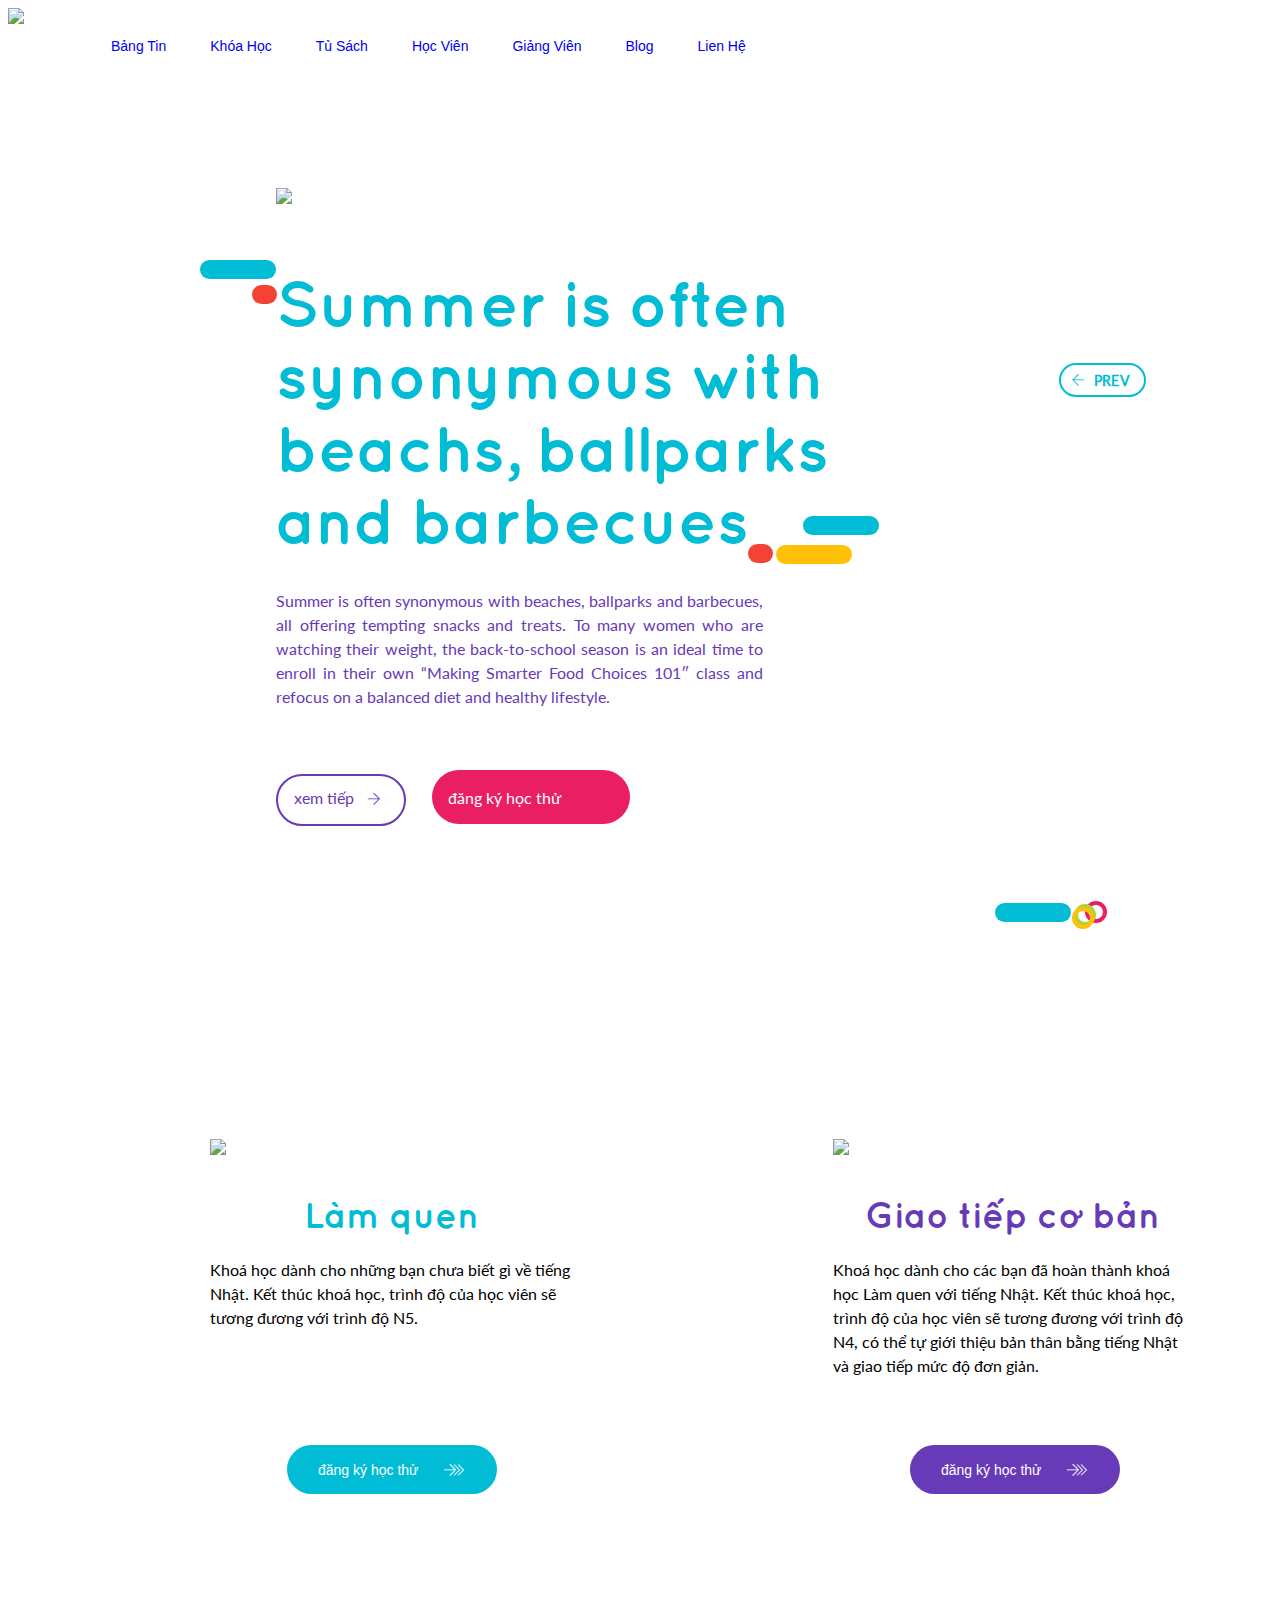
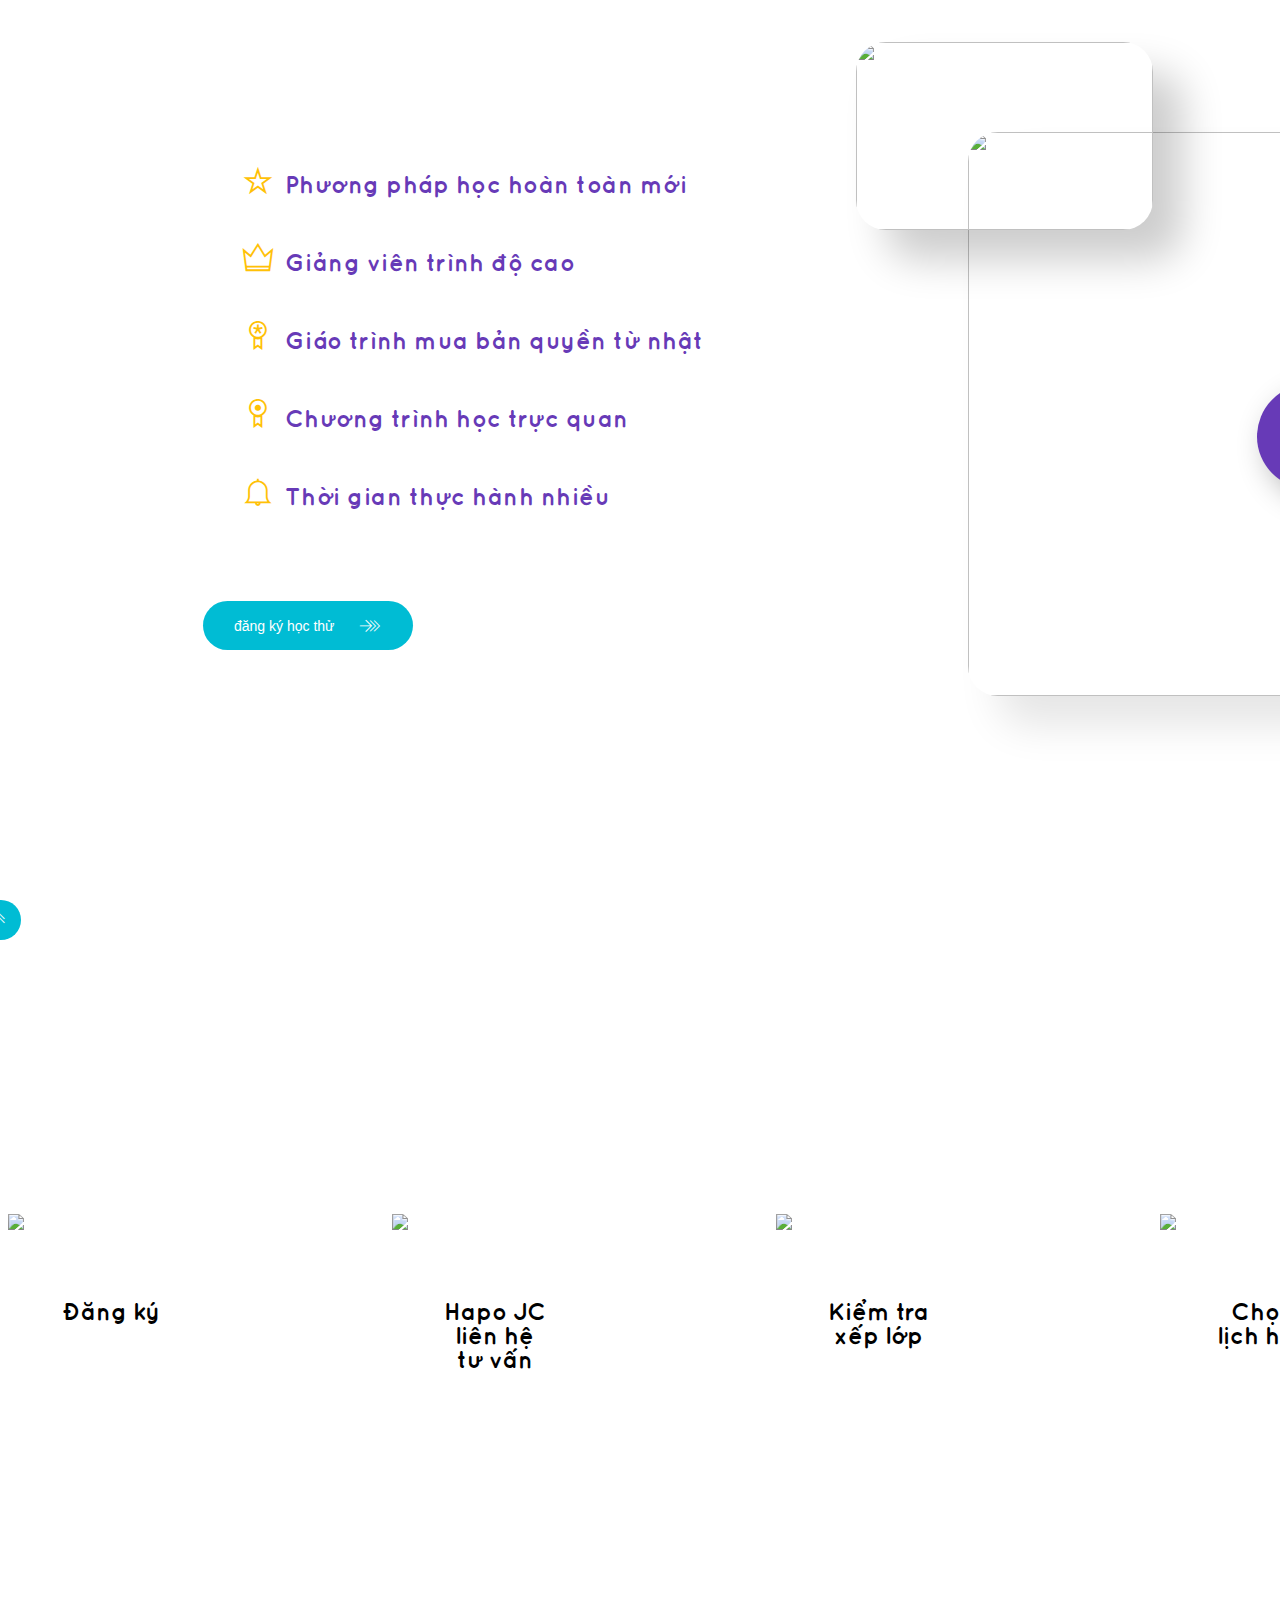
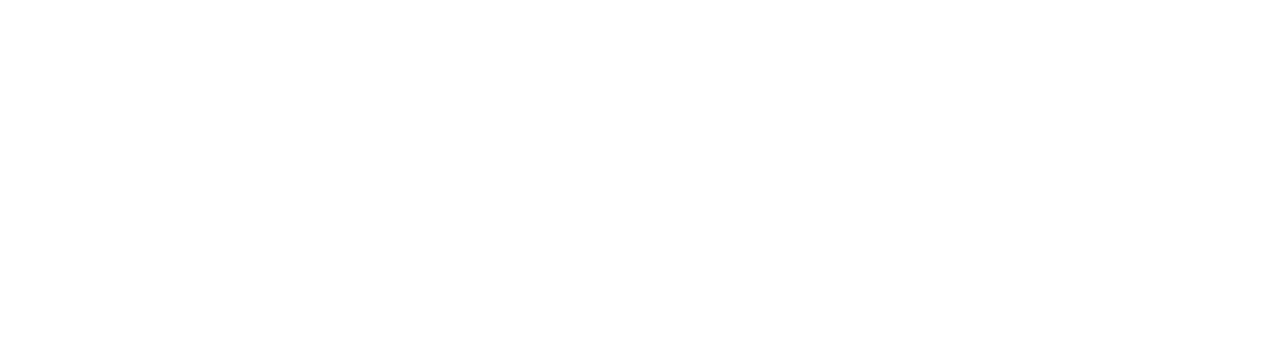
==== commit d5ea56d4: "HTML FIX" ====
--- a/index.html
+++ b/index.html
@@ -8,83 +8,79 @@
 </head>
 <body id="page">
 <section class='main-menu'>
-    <div>
-        <a href="index.html" class="logo" alt=""><img src="../project_training(main)/image/img/logo.png"></a>
-        <nav class="list-title">
-            <ul><li> </li>
-                <li><a href="#">Bảng Tin </a></li>
-                <li><a href="#">Khóa Học </a></li>
-                <li><a href="#">Tủ Sách</a></li>
-                <li><a href="#">Học Viên</a></li>
-                <li><a href="#">Giảng Viên</a></li>
-                <li><a href="#">Blog</a></li>
-                <li><a href="#">Liên Hệ</a></li>
-            </ul>
-        </nav>
-        <nav class="login">
-            <ul>
-                <li><a id="login-title" href="#">ĐĂNG NHẬP</a></li>
-                <li class="icon-color"><span class="login-icon"></span><a href="#">ĐĂNG KÝ</a></li>
-                <span class="ti-arrow-right" id="icon-dk"></span>
-                <span class="ti-search" id="icon-sreach"></span>
-            </ul>
-        </nav>
-    </div>
-</section>
-
-<section class="home-page">
-    <div class="page-logo" id="img-menu1">
-        <div class="page-logo-img"><img src="../project_training(main)/image/img/logo.png"></div>
-        <div class="icon-a"></div>
-        <div class="icon-b"></div>
-        <div class="page-text-a">
-            <p>Summer is often synonymous with beachs, ballparks and barbecues</p>
-            <div class="icon-a1"></div>
-            <div class="icon-b1"></div>
-             <div class="icon-c1"></div>
-        </div>
-
-        <div class="page-text-b">
-            <p>Summer is often synonymous with beaches, ballparks and barbecues, all offering tempting snacks and
-                treats.
-                To many women who are watching their weight, the back-to-school season is an ideal time to enroll
-                in their own “Making Smarter Food Choices 101″ class and refocus on a balanced diet and healthy
-                lifestyle.</p>
-        </div>
-            <a href="" class="page-text-c">xem tiếp</a>
-                <span class="ti-arrow-right icon-next"></span>
-
-            <a href="" class="page-text-d">đăng ký học thử</a>
-                <span class="ti-arrow-right" id="icon-h-1"></span>
-                <span class="ti-angle-double-right" id="icon-h-2"></span>
-
-    </div>
-
-
-    <div class="rectangle">
-        <div class="prev">
-            <p>PREV</p>
-            <div class="ti-arrow-left icon-prev"></div>
-        </div>
-        <div class="next">
-            <p>NEXT</p>
-            <div class=" icon-next"></div>
-            <div class="ti-arrow-right icon-back"></div>
-        </div>
-        <img src="../project_training(main)/image/img/slide-section1.jpg">
-
-        <div class="icon-img-home">
-            <div class="icon-home-back"></div>
-            <div class="back-icon">
-                <div class="icon-round "></div>
-                <div class="icon-round" id="icon-home-back-1"></div>
-                <div class="icon-round" id="icon-home-back-2"></div>
-            </div>
-        </div>
-
-    </div>
-
-</section>
+        <div class="menu-top-left">
+            <div>
+                <div class="title-logo"> <a href="index.html" class="logo" alt=""><img src="../project_training(main)/image/img/logo.png"></a></div>
+                <div class="title-top"><a href="#">Bảng Tin </a></div>
+                <div class="title-top"><a href="#">Khóa Học </a></div>
+                <div class="title-top"><a href="#">Tủ Sách</a></div>
+                <div class="title-top"><a href="#">Học Viên</a></div>
+                <div class="title-top"><a href="#">Giảng Viên</a></div>
+                <div class="title-top"><a href="#">Blog</a></div>
+                <div class="title-top"><a href="#">Lien Hệ</a></div>
+            </div>
+               <div class="title-bottom">
+                   <img src="../project_training(main)/image/img/logo.png">
+                    <div class="page-text-a">
+                        <div class="icon-a"></div>
+                        <div class="icon-b"></div>
+                        <p>Summer is often synonymous with beachs, ballparks and barbecues</p>
+                        <div class="icon-a1"></div>
+                        <div class="icon-b1"></div>
+                        <div class="icon-c1"></div>
+                    </div>
+                    <div class="page-text-b">
+                        <p>Summer is often synonymous with beaches, ballparks and barbecues, all offering tempting snacks and
+                            treats.
+                            To many women who are watching their weight, the back-to-school season is an ideal time to enroll
+                            in their own “Making Smarter Food Choices 101″ class and refocus on a balanced diet and healthy
+                            lifestyle.</p>
+                           
+                            <a href="" class="icon-top" id="icon-title-next">xem tiếp
+                            <span class="ti-arrow-right icon-next"></span>
+                             </a>
+                            <a href="" class="icon-top">đăng ký học thử
+                            <span class="ti-arrow-right" id="icon-h-1"></span>
+                            <span class="ti-angle-double-right" id="icon-h-2"></span>
+                            </a>
+                    </div>
+                </div>
+        </div>
+   
+     <div class="menu-top-right">
+            <div class="login">
+                <ul>
+                    <li><a id="login-title" href="#">ĐĂNG NHẬP</a></li>
+                    <li class="icon-color"><span class="login-icon"></span><a href="#">ĐĂNG KÝ</a></li>
+                    <span class="ti-arrow-right" id="icon-dk"></span>
+                    <span class="ti-search" id="icon-sreach"></span>
+                </ul>
+            </div> 
+            <div class="rectangle">
+                <div class="prev">
+                    <p>PREV</p>
+                    <div class="ti-arrow-left icon-prev"></div>
+                </div>
+                <div class="next">
+                    <p>NEXT</p>
+                    <div class=" icon-next"></div>
+                    <div class="ti-arrow-right icon-back"></div>
+                </div>
+                <img src="../project_training(main)/image/img/slide-section1.jpg">
+
+                <div class="icon-img-home">
+                    <div class="icon-home-back"></div>
+                    <div class="back-icon">
+                        <div class="icon-round "></div>
+                        <div class="icon-round" id="icon-home-back-1"></div>
+                        <div class="icon-round" id="icon-home-back-2"></div>
+                    </div>
+                </div>
+            </div>
+        </div>
+</section>
+
+
 
 
 <section class="home-page-a">
@@ -103,13 +99,13 @@
                     <span class="ti-arrow-right icon-list-btn-1"></span>
                     <span class="ti-angle-double-right icon-list-btn-2"></span>
 
-                        <!--<a class="page-text-d" id="" href="">đăng ký học thử</a>-->
-                    <!--<div class="">-->
-                            <!--<samp class="ti-arrow-right icon-home-1"></samp>-->
-                            <!--<span class="ti-angle-double-right icon-home-2"></span>-->
-                        <!--</p>-->
-                    <!--</div>-->
-                </div>
+                        <a class="page-text-d" id="" href=""></a>
+                    <div class="">
+                            <samp class="ti-arrow-right icon-home-1"></samp>
+                            <span class="ti-angle-double-right icon-home-2"></span>
+                      </p>
+                    </div>
+            </div>
             </li>
             <li>
                 <div class="span_text2">
@@ -122,12 +118,11 @@
                             và giao
                             tiếp mức độ đơn giản.</p>
                     </div>
-                    <!--<div class="button-a" id="icon-button-A">-->
+                   
                     <a class="page-text-list" href="" id="color-2">đăng ký học thử</a>
                     <span class="ti-arrow-right icon-list-btn-1" ></span>
                     <span class="ti-angle-double-right icon-list-btn-2"></span>
-                        <!--</p>-->
-                    <!--</div>-->
+                  
                 </div>
             </li>
             <li>
@@ -141,11 +136,11 @@
                             Nhật.</p>
                     </div>
                     <a href="" class=" page-text-list">đăng ký học thử</a>
-                    <!--<div class="button-a" id="inner-c">-->
+          
 
                     <span class="ti-arrow-right icon-list-btn-1"></span>
                     <span class="ti-angle-double-right icon-list-btn-2"></span>
-                    <!--</div>-->
+                 
                 </div>
             </li>
         </ul>
@@ -159,12 +154,7 @@
             <p class="ti-medall now"><a href="">Giáo trình mua bản quyền từ nhật</a></p>
             <p class="ti-medall-alt now"><a href="">Chương trình học trực quan</a></p>
             <p class="ti-bell now"><a href="">Thời gian thực hành nhiều</a></p>
-            <!--<div class="button-a" id="icon-btn-1">-->
-                <!--<p id="inner-a"><a href="">đăng ký học thử</a>-->
-                    <!--<samp class="ti-arrow-right" id="home-icon-1"></samp>-->
-                    <!--<span class="ti-angle-double-right" id="home-icon-2"></span>-->
-                <!--</p>-->
-            <!--</div>-->
+          
             <a href="" class="page-text-list" id="login-list">đăng ký học thử</a>
             <span class="ti-arrow-right icon-list-btn-1" id="login-list-1"></span>
             <span class="ti-angle-double-right icon-list-btn-2" id="login-list-2"></span>
@@ -172,6 +162,7 @@
                 <samp class="ti-angle-double-up" id="icon-li"></samp>
             </div>
         </div>
+        <div class="img-list">
         <div class="img-home-a">
             <img src="../project_training(main)/image/img/photo-1500989145603-8e7ef71d639e.jpg">
         </div>
@@ -181,7 +172,7 @@
         <div class="img-home-c">
             <img src="../project_training(main)/image/img/mac-glasses.jpg">
             <div class="button-home" id="inner-home">
-                <p><a href="">HỖ TRỢ
+                <a href="">HỖ TRỢ
                     <span class="ti-help-alt icon-home-1"></span>
                 </a>
             </div>
@@ -189,28 +180,30 @@
         <div class="icon-play-h">
             <span class="ti-control-forward" id="icon-home-play"></span>
         </div>
-    </div>
-</section>
+        </div>
+    </div>
+</section>
+
 <section class="home-page-d">
     <div class="home-list">
         <img src="../project_training(main)/image/img/1.png">
-        <div class="home-text-1"><p>Đi học</p></div>
+        <div class="home-text-list"><p>Đi học</p></div>
     </div>
     <div class="home-list">
         <img src="../project_training(main)/image/img/2.png">
-        <div class="home-text-2"><p>Chọn lịch học </p></div>
+        <div class="home-text-list"><p>Chọn lịch học </p></div>
     </div>
     <div class="home-list">
         <img src="../project_training(main)/image/img/1.png">
-        <div class="home-text-3"><p>Kiểm tra xếp lớp</p></div>
+        <div class="home-text-list"><p>Kiểm tra xếp lớp</p></div>
     </div>
     <div class="home-list">
         <img src="../project_training(main)/image/img/1.png">
-        <div class="home-text-4"><p>Hapo JC liên hệ tư vấn</p></div>
+        <div class="home-text-list"><p>Hapo JC liên hệ tư vấn</p></div>
     </div>
     <div class="home-list">
         <img src="../project_training(main)/image/img/2.png">
-        <div class="home-text-1"><p>Đăng ký</p></div>
+        <div class="home-text-list"><p>Đăng ký</p></div>
 
     </div>
     <div class="button-list" id="inner-list">
@@ -221,7 +214,8 @@
         <samp class="ti-angle-double-up" id="icon-support"></samp>
     </div>
 </section>
-<section class="home-page-e">
+
+<!-- <section class="home-page-e">
     <div class="teacher-img">
         <img src="../project_training(main)/image/img/teacher.jpg">
     </div>
@@ -269,7 +263,7 @@
             <p class="number">180/180 điểm N3</p>
         </div>
         <div class="comment-B">
-            <div class="icon-cmt-a" id="commnet-icon"></div>
+            <div class="icon-cmt-a"></div>
             <div class="icon-cmt-s" id="cmt-1"></div>
             <p>
                 Lớp học bổ ích, giáo viên dạy dễ hiểu kiến thức thực tế.<br>
@@ -342,7 +336,6 @@
                         <div class="ti-comment-alt icon-form"></div>
                         <input class="form-textarea form-input form-contact" type="text" name="lastname" placeholder="Để lại tin nhắn"></input><br></li>
                     <li>
-                
                         <a href="" class="page-text-list" id="submit">gửi đăng ký</a>
                         <span class="ti-arrow-right icon-list-btn-1" id="submit-1"></span>
                         <span class="ti-angle-double-right icon-list-btn-2" id="submit-2"></span>
@@ -437,4 +430,4 @@
 </section>
 </div>
 </body>
-</html>+</html>   -->--- a/css/style.css
+++ b/css/style.css
@@ -1,3 +1,4 @@
+
 
 @font-face {
     font-family: VNFQuicksand-Bold;
@@ -26,7 +27,8 @@
 ul li {
     list-style-type: none;
     overflow: hidden;
-    margin-bottom: 16px;
+    float: left;
+    margin-left: 38px;
 }
 
 .comment-B:hover {
@@ -50,7 +52,7 @@
     cursor: pointer;
 }
 .form-contact:hover{
-    border-color: #673ab7;
+    border: solid 2px #673ab7;
 }
 
 #page {
@@ -59,11 +61,30 @@
     width: 1920px;
     max-height: 8648px;
 }
-
+.menu-top-left{
+    width: 50%;
+    float: left;
+}
+.menu-top-right{
+    width: 50%;
+    float: right;
+}
+.title-top{
+    float: left;
+    padding-left: 44px;
+    padding-top: 30px;
+}
+.title-bottom{
+        padding-top: 180px;
+    padding-left: 268px;
+}
+.title-logo{
+        float: left;
+    padding-right: 43px;
+}
 .icon-a {
-    /* margin-top: 53px;*/
-    margin: 53px 0px 0px 176px;
-    /* margin-left: 176px;*/
+     margin-top: -25px;
+    margin-left: -76px;
     float: left;
     width: 76px;
     height: 19px;
@@ -83,12 +104,10 @@
 }
 
 .icon-b {
-    /*margin-top: 81px;*/
-    /*margin-left: 227px;*/
-    margin: 81px 0px 0px 227px;
-    width: 25.2px;
+    margin: 81px 0px -96px -24px;
+    max-width: 25.2px;
     border-radius: 20px;
-    height: 18.9px;
+    min-height: 18.9px;
     background-color: #f44336;
 }
 
@@ -123,8 +142,7 @@
 }
 
 .icon-rd {
-    
-    margin: -19px 0px 0px 93px;
+    margin-left: 93px;
 }
 
 #round2 {
@@ -137,7 +155,7 @@
 
 .icon-round {
 
-     margin: 0px 15px 0px 0px;
+    margin: -19px 15px 0px 0px ;
     float: left;
     width: 14px;
     height: 14px;
@@ -147,34 +165,33 @@
 }
 
 .main-menu {
-    font-size: 14px;
-    padding-top: 20px;
+    /*font-size: 14px;
+    padding-top: 20px;*/
 }
 
 .main-menu img {
-    padding-left: 15px;
-    float: left;
-
-    height: 40px;
-
+   /* padding-left: 15px;
+    float: left;
+    max-width: 143px;
+    margin-right: 42px;*/
 }
 
 .main-menu nav li {
-    float: left;
+   /* float: left;
     list-style-type: none;
     overflow: hidden;
     margin-right: 37px;
-    margin-left: 9px;
+    margin-left: 9px;*/
 }
 
 .nal li a {
-    padding-left: 29px;
+   /* padding-left: 29px;
     width: 67px;
     height: 19px;
     font-family: Lato;
     font-size: 16px;
     text-align: left;
-    color: #ffffff;
+    color: #ffffff;*/
 }
 
 .haposoft {
@@ -196,26 +213,31 @@
 }
 
 .list-title {
-    float: left;
-
-    width: 41%;
-}
-
+   
+    
+}
+.list-title ul li {
+    float: left;
+}
+.title-top{
+    float: left;
+}
 .main-menu li a {
 
-    width: 63px;
+   /* width: 63px;
     height: 17px;
     font-family: Lato;
     font-size: 14px;
     letter-spacing: 0.2px;
     text-align: left;
-    color: #673ab7;
+    color: #673ab7;*/
 
 }
 
 .login {
-    margin-right: 42px;
-    float: right;
+       padding-left: 587px;
+    z-index: 2;
+    position: absolute;
 }
 
 .login ul {
@@ -228,7 +250,7 @@
 }
 
 .login ul li a {
-    padding-left: 16px;
+   /* padding-left: 16px;
     /* padding-left: 16px; */
     position: sticky;
     width: 86px;
@@ -237,7 +259,7 @@
     font-size: 14px;
     letter-spacing: 0.2px;
     text-align: left;
-    color: #ffffff;
+    color: #ffffff;*/
 }
 
 .icon-home-sport-1 {
@@ -278,48 +300,47 @@
     color: #ffffff;
     position: absolute;
 }
-.rectangle{
-        width: 50%;
-    float: right;
-}
-
-
-.rectangle img {  
+
+.rectangle img {
+    margin: -76px -40px 0 0;
+    float: right;
     padding-right: -17px;
-    height: 1080px;
+
     object-fit: contain;
-    margin: -77px -51px 0px 0px;
 }
 
 .page-logo {
+    float: left;
     width: 50%;
-    height: 60px;
     object-fit: contain;
     margin-top: 28px;
-    float: left;
 
 }
 
 .page-logo-img {
+    margin: 173px 0px 0px 268px;
+    object-fit: contain;
+}
+.rectangle{
+    float: right;
+    position: absolute;
+}
+
+.page-text-a {
    
-    margin: 173px 0px 68px 268px;
-}
-
-.page-text-a {
+    width: 572px;
+    height: 288px;
     font-family: VNFQuicksand-Bold;
     font-size: 64px;
     font-weight: bold;
     line-height: 1.13;
     text-align: left;
     color: #00bcd4;
-    margin: -64px 0px 0px 274px;;
 }
 
 .page-text-b {
-    margin-top: 94px;
-    margin-left: 268px;
+    
     width: 487px;
-    height: 101px;
     font-family: Lato;
     font-size: 16px;
     line-height: 1.5;
@@ -330,18 +351,19 @@
 .page-text-b p {
     color: #673ab7;
     font-size: 16px;
-}
-
-.page-text-c {
-    margin: 67px 0px 0px 275px;
-    padding: 17px 0px 0px 13px;
-    display: inline-block;
-    width: 113px;
-    height: 34px;
+    padding-bottom: 45px;
+}
+#icon-title-next{
+        margin-right: 22px;
+    padding-top: 10px;
+    width: 110px;
     border-radius: 100px;
     background-color: #ffffff;
     border: solid 2px #673ab7;
-}
+    color: #673ab7;
+}
+
+
 
 /*.page-text-c {*/
     /*width: 136px;*/
@@ -349,627 +371,638 @@
     /*border-radius: 100px;*/
     /*background-color: #ffffff;*/
     /*border: solid 2px #673ab7;*/
-/*}*/
-
-.page-text-c a{
-    margin-left: 22px;
-    width: 56px;
-    height: 16px;
-    font-family: Lato;
-    font-size: 14px;
-    font-weight: bold;
-    line-height: 1.14;
-    letter-spacing: 0.2px;
-    text-align: left;
-    color: #673ab7;
-    POSITION: absolute;
-    margin-top: 17px;
-
-}
-
-.page-text-d {
-    display: inline-block;
-    width: 182px;
-    margin-left: 443px;
-    margin-top: -54px;
-    border-radius: 40px;
-    height: 38px;
-    padding: 16px 0px 0px 16px;
-    background-color: #e91e63;
-    /* padding-left: 15px; */
-    color: #fff;
-}
-.icon-list-btn-1{
-    position: absolute;
-    color: #fff;
-    margin-left: -54px;
-    margin-top: 115px;
-}
-.icon-list-btn-2{
-    position: absolute;
-    color: #fff;
-    margin-top: 115px;
-    margin-left: -45px;
-}
-.page-text-list{
-    display: inline-block;
-    width: 184px;
-    margin-left: 35px;
-    margin-top: 97px;
-    border-radius: 40px;
-    height: 32px;
-    padding: 17px 0px 0px 29px;
-    background-color: #e91e63;
-    color: #fff;
-}
-#login-list{
-    margin-left: -40px;
-    /* background-color: black; */
-    background-color: #00bcd4;
-    margin-top: 49px;
-}
-#login-list-1{
-    margin-top: 67px;
-}
-#login-list-2{
-    margin-top: 67px;
-}
-#color-1{
-    background-color: #00bcd4;
-}
-#color-2{
-    background-color: #673ab7;
-}
-#color-3{}
-/*.page-text-d {*/
-    /*border-radius: 40px;*/
-    /*height: 45px;*/
-    /*padding-top: 7px;*/
-    /*background-color: #e91e63;*/
-    /*padding-left: 15px;*/
-/*}*/
-
-/*.page-text-d  {*/
-    /*position: absolute;*/
-    /*padding-left: 11px;*/
-    /*color: #fff;*/
-    /*margin-top: 10px;*/
-/*}*/
-
-.span ul li {
-    float: left;
-    margin-right: 109px;
-    margin-left: 151px;
-}
-
-.span ul {
-    padding-top: 165px;
-    padding-bottom: 263px;
-}
-
-.text-a p {
-    width: 363px;
-    height: 74px;
-    font-family: Lato;
-    font-size: 16px;
-    line-height: 1.5;.icon-list-2
-    text-align: justify;
-    color: #000000;
-}
-
-#icon-li {
-    color: #fff;
-    margin-left: 11px;
-    padding-top: 12px;
-    position: absolute;
-}
-
-.icon-next {
+    /*}*/
+
+    .page-text-c a{
+        margin-left: 22px;
+        width: 56px;
+        height: 16px;
+        font-family: Lato;
+        font-size: 14px;
+        font-weight: bold;
+        line-height: 1.14;
+        letter-spacing: 0.2px;
+        text-align: left;
+        color: #673ab7;
+        POSITION: absolute;
+        margin-top: 17px;
+
+    }
+
+   .icon-top{
+        display: inline-block;
+        width: 182px;
+       
+        border-radius: 40px;
+        height: 38px;
+        padding: 16px 0px 0px 16px;
+        background-color: #e91e63;
+        /* padding-left: 15px; */
+        color: #fff;
+    }
+    .icon-list-btn-1{
         position: absolute;
-    width: 15px;
-    height: 14px;
-    font-family: themify;
-    font-size: 14px;
-    letter-spacing: 0.2px;
-    text-align: left;
-    color: #673ab7;
-    margin: 87px 0px 0px -45px;
-}
-
-.button-a {
-    width: 193px;
-    height: 50px;
-    border-radius: 100px;
-    background-color: #00bcd4;
-    margin-top: 107px;
-    margin-left: 88px;
-
-}
-
-#icon-button-A {
-    background-color: #673ab7;
-}
-
-#icon-btn-1 {
-    margin-left: -35px;
-    margin-top: 74px;
-}
-
-#icon-left {
-    margin-top: 214px;
-}
-
-.button-left {
-    width: 40px;
-    height: 40px;
-    margin-top: 250px;
-    margin-left: -262px;
-    /* width: 175px; */
-    /* height: 40px; */
-    border-radius: 20px;
-    background-color: #00bcd4;
-}
-
-.icon-btn-list {
-    width: 40px;
-    height: 40px;
-    margin-top: 704px;
-    margin-left: -132px;
-    border-radius: 20px;
-    background-color: #00bcd4;
-
-}
-
-.button-a p a {
-    margin-left: 21px;
-    width: 104px;
-    height: 16px;
-    font-family: Lato;
-    font-size: 14px;
-    font-weight: bold;
-    line-height: 1.14;
-    letter-spacing: 0.2px;
-    text-align: left;
-    color: #ffffff;
-}
-
-.next {
-    margin-top: 480px;
-    margin-left: 807px;
-    width: 83px;
-    height: 30px;
-    border-radius: 100px;
-    background-color: #e91e63;
-    /* background-color: var(--lipstick); */
-    box-shadow: 5px 5px 10px 0 rgba(0, 0, 0, 0.1);
-    position: absolute;
-}
-
-.next p {
-    margin-left: 13px;
-    color: #fff;
-    position: absolute;
-    margin-top: 7px;
-}
-
-.home-top-1 {
-    float: left;
-    width: 76px;
-    height: 19px;
-    border-radius: 20px;
-    background-color: #00bcd4;
-    position: absolute;
-}
-
-/*.icon-img-home {
-    float: right;
-    margin-top: 695px;
-}*/
-
-#icon-home-back-1 {
-    border: solid 4px #b1d136;
-    margin-left: -11px;
-}
-
-.back-icon {
-    position: absolute;
-    padding-left: 117px;
-    transform: translate(-5px,-79px);
-}
-
-.icon-home-back {
-    margin-left: 27px;
-    margin-top: -76px;
-    float: left;
-    width: 76px;
-    height: 19px;
-    border-radius: 20px;
-    background-color: #00bcd4;
-    position: absolute;
-}
-
-#icon-home-back-2 {
-    border: solid 4px #ffc107;
-    margin-left: -13px;
-}
-
-.icon-back {
-    position: absolute;
-    width: 15px;
-    height: 16px;
-    font-family: themify;
-    font-size: 14px;
-    line-height: 1.14;
-    letter-spacing: 0.2px;
-    text-align: left;
-    color: #ffffff;
-    margin-left: 59px;
-    margin-top: 7px;
-}
-
-#inner-b {
-    background-color: #673ab7;
-}
-
-#inner-c {
-    background-color: #e91e63;
-}
-
-.contact-p {
-    margin-bottom: 22px;
-    width: 363px;
-    height: 51px;
-    font-family: VNFQuicksand-Bold;
-    font-size: 36px;
-    font-weight: bold;
-    text-align: center;
-    color: #00bcd4;
-}
-
-.contact-l {
-    margin-bottom: 22px;
-    width: 359px;
-    height: 51px;
-    font-family: VNFQuicksand-Bold;
-    font-size: 36px;
-    font-weight: bold;
-    text-align: center;
-    color: #673ab7;
-}
-
-.contact-new {
-    margin-bottom: 22px;
-    width: 362px;
-    height: 51px;
-    font-family: VNFQuicksand-Bold;
-    font-size: 36px;
-    font-weight: bold;
-    text-align: center;
-    color: #e91e63;
-}
-
-.prev p {
-    margin-top: 8px;
-    width: 37px;
-    height: 16px;
-    font-family: Lato;
-    font-size: 14px;
-    font-weight: bold;
-    line-height: 1.14;
-    letter-spacing: 0.2px;
-    text-align: left;
-    color: #00bcd4;
-    /* position: absolute; */
-    margin-left: 33px;
-    position: absolute;
-}
-
-.icon-prev {
-    width: 15px;
-    height: 16px;
-    font-family: themify;
-    font-size: 14px;
-    line-height: 1.14;
-    letter-spacing: 0.2px;
-    text-align: left;
-    color: #00bcd4;
-    position: absolute;
-    margin-top: 8px;
-    margin-left: 10px;
-}
-
-.prev {
-    float: left;
-    width: 83px;
-    height: 30px;
-    border-radius: 100px;
-    border: solid 2px #00bcd4;
-    position: absolute;
-    margin-left: 45px;
-    /* margin-right: 848px; */
-    margin-top: 481px;
-}
-
-.title-lisst {
-    float: left;
-    margin-left: -591px;
-
-}
-
-.title-lisst p a {
-    margin-left: 10px;
-    font-family: VNFQuicksand-Bold;
-    text-align: justify;
-    margin-left: 11px;
-    width: 408px;
-    height: 369px;
-    font-size: 24px;
-    font-weight: bold;
-    line-height: 2;
-    text-align: justify;
-    color: #673ab7;
-}
-
-.icon-1 {
-    width: 31px;
-    height: 30px;
-    font-family: simple-line-icons;
-    font-size: 30px;
-    letter-spacing: 0.5px;
-    text-align: left;
-    color: #ffc107;
-
-}
-
-#img-t1 img {
-    margin-top: -371px;
-    position: absolute;
-    width: 287px;
-    height: 188px;
-    border-radius: 30px;
-    box-shadow: 30px 30px 40px 0 rgba(0, 0, 0, 0.2);
-    margin-left: 430px;
-}
-
-#img-t3 img {
-    float: right;
-    width: 219px;
-    height: 146px;
-    border-radius: 30px;
-    box-shadow: 30px 30px 40px 0 rgba(0, 0, 0, 0.2);
-    position: relative;
-    /* margin-right: -623px;*/
-    margin-top: 27px;
-
-}
-
-#img-t2 img {
-    margin-top: -260px;
-    float: right;
-    z-index: -1;
-    width: 526px;
-    height: 376px;
-    border-radius: 30px;
-    /* box-shadow: 30px 30px 40px 0 rgba(0, 0, 0, 0.1); */
-    /* margin-left: 66px; */
-    /*margin-right: 154px;*/
-}
-
-#icon-li-1 {
-    margin-top: 11px;
-    position: absolute;
-    margin-left: 10px;
-    width: 15px;
-    height: 14px;
-    font-family: themify;
-    font-size: 14px;
-    letter-spacing: 0.2px;
-    text-align: justify;
-    color: #ffffff;
-}
-
-.icon-play {
-    position: absolute;
-    /* padding-top: -33px;*/
-    /* margin-bottom: -11px; */
-    margin-top: -318px;
-    /* margin-right: -16px; */
-    /* float: initial; */
-    margin-left: 299px;
-    width: 175px;
-    height: 105px;
-    border-radius: 100px;
-    background-color: #673ab7;
-    box-shadow: 10px 10px 30px 0 rgba(0, 0, 0, 0.3);
-}
-
-#icon-home-play {
-    position: absolute;
-    width: 35px;
-    height: 34px;
-    color: #ffffff;
-    font-size: 55px;
-    margin-left: 60px;
-    margin-top: 22px;
-}
-
-.oval-5 {
-    width: 50px;
-    height: 50px;
-    background: red;
-    -moz-border-radius: 25px;
-    -webkit-border-radius: 25px;
-    --border-radius: 25px;
-    border-radius: 25px;
-}
-
-.page-icon-1 {
-    width: 76px;
-    margin-left: 68px;
-    height: 14px;
-    border-radius: 20px;
-    background-color: #00bcd4;
-}
-
-.page-icon-2 {
-    width: 25.2px;
-    height: 18.9px;
-    background-color: #f44336;
-
-}
-
-#icon-dk {
-    position: absolute;
-    color: #fff;
-    margin-left: -25px;
-}
-
-#icon-h-1 {
-    position: absolute;
-    color: #fff;
-    margin: -36px 0px 0px -60px;
-}
-
-#home-icon-1 {
-    position: absolute;
-     color: #fff;
-    margin: -36px 0px 0px -58px;
-
-}
-
-#home-icon-2 {
-    color: #fff;
-    margin-left: 18px;
-}
-
-#icon-h-2 {
-    position: absolute;
-    color: #fff;
-    margin: -36px 0px 0px -50px;
-}
-
-#icon-dk1 {
-    color: #fff;
-    margin-left: 18px;
-}
-
-.inner-a {
-    padding-top: 13px;
-}
-
-#inner-a {
-    padding-top: 16px;
-}
-
-#inner-a a {
-    width: 104px;
-    height: 16px;
-    font-family: Lato;
-    font-size: 14px;
-    font-weight: bold;
-    line-height: 1.14;
-    letter-spacing: 0.2px;
-    text-align: left;
-    color: #ffffff;
-    margin-left: 21px;
-}
-
-.now {
-    font-size: 20px;
-    text-align: left;
-    color: #ffc107;
-    margin-left: -43px;
-}
-
-.now a {
-    margin-left: 22px;
-    font-family: VNFQuicksand-Bold;
-}
-
-.icon-play-h {
-    margin-top: -312px;
-    width: 175px;
-    height: 105px;
-    border-radius: 100px;
-    background-color: #673ab7;
-    box-shadow: 10px 10px 30px 0 rgba(0, 0, 0, 0.3);
-    position: absolute;
-    margin-left: 289px;
-}
-
-.home-page-d {
-    margin-bottom: 68px;
-    float: left;
-    margin-top: 274px;
-    margin-left: 175px;
-}
-
-.home-text-1 {
-    margin-top: 71px;
-    margin-left: 50px;
-    width: 105px;
-    height: 24px;
-    font-family: VNFQuicksand-Bold;
-    font-size: 24px;
-    font-weight: bold;
-    line-height: 1;
-    text-align: justify;
-    color: #000000;
-
-}
-
-.home-text-2 {
-    margin-top: 71px;
-    width: 172px;
-    height: 24px;
-    font-family: VNFQuicksand-Bold;
-    font-size: 24px;
-    font-weight: bold;
-    line-height: 1;
-    text-align: justify;
-    color: #000000;
-    margin-left: 44px;
-}
-
-.home-text-3 {
-    margin-top: 70px;
-    width: 196px;
-    height: 24px;
-    font-family: VNFQuicksand-Bold;
-    font-size: 24px;
-    font-weight: bold;
-    line-height: 1;
-    text-align: justify;
-    color: #000000;
-
-}
-
-.home-text-4 {
-    margin-top: 70px;
-    width: 273px;
-    height: 24px;
-    font-family: VNFQuicksand-Bold;
-    font-size: 24px;
-    font-weight: bold;
-    line-height: 1;
-    text-align: justify;
-    color: #000000;
-    margin-left: -71px;
-}
-
-.home-page-c {
-    margin-top: 529px;
-}
-
-.home-page-d ul img {
-    width: 158px;
-    /*margin-right: 78px;*/
-
-}
-
-.home-page-d ul li {
-    /* float: right;
-    margin-left: 20px;*/
+        color: #fff;
+        margin-left: -54px;
+        margin-top: 115px;
+    }
+    .icon-list-btn-2{
+        position: absolute;
+        color: #fff;
+        margin-top: 115px;
+        margin-left: -45px;
+    }
+    .page-text-list{
+        display: inline-block;
+        min-width: 179px;
+        margin-left: 77px;
+        margin-top: 97px;
+        border-radius: 40px;
+        height: 32px;
+        padding: 17px 0px 0px 31px;
+        background-color: #e91e63;
+        color: #fff;
+}
+    #login-list{
+        margin-left: -40px;
+        /* background-color: black; */
+        background-color: #00bcd4;
+        margin-top: 49px;
+    }
+    #login-list-1{
+        margin-top: 67px;
+    }
+    #login-list-2{
+        margin-top: 67px;
+    }
+    #color-1{
+        background-color: #00bcd4;
+    }
+    #color-2{
+        background-color: #673ab7;
+    }
+    #color-3{}
+    /*.page-text-d {*/
+        /*border-radius: 40px;*/
+        /*height: 45px;*/
+        /*padding-top: 7px;*/
+        /*background-color: #e91e63;*/
+        /*padding-left: 15px;*/
+        /*}*/
+
+        /*.page-text-d  {*/
+            /*position: absolute;*/
+            /*padding-left: 11px;*/
+            /*color: #fff;*/
+            /*margin-top: 10px;*/
+            /*}*/
+
+            .span ul li {
+                float: left;
+                margin-right: 109px;
+                margin-left: 151px;
+            }
+
+            .span ul {
+                padding: 165px 0px 263px 0px;
+            }
+
+            .text-a p {
+                width: 363px;
+                height: 74px;
+                font-family: Lato;
+                font-size: 16px;
+                line-height: 1.5;.icon-list-2
+                text-align: justify;
+                color: #000000;
+            }
+
+            #icon-li {
+                color: #fff;
+                margin-left: 11px;
+                padding-top: 12px;
+                position: absolute;
+            }
+
+            .icon-next {
+                position: absolute;
+                width: 15px;
+                height: 14px;
+                font-family: themify;
+                font-size: 14px;
+                letter-spacing: 0.2px;
+                text-align: left;
+                color: #673ab7;
+                margin: 6px 0px 0px 13px;
+                        }
+
+            .button-a {
+                width: 193px;
+                height: 50px;
+                border-radius: 100px;
+                background-color: #00bcd4;
+                margin-top: 107px;
+                margin-left: 88px;
+
+            }
+
+            #icon-button-A {
+                background-color: #673ab7;
+            }
+
+            #icon-btn-1 {
+                margin-left: -35px;
+                margin-top: 74px;
+            }
+
+            #icon-left {
+                margin-top: 214px;
+            }
+
+            .button-left {
+                width: 40px;
+                height: 40px;
+                margin-top: 250px;
+                margin-left: -262px;
+                /* width: 175px; */
+                /* height: 40px; */
+                border-radius: 20px;
+                background-color: #00bcd4;
+            }
+
+            .icon-btn-list {
+                width: 40px;
+                height: 40px;
+                margin-top: 704px;
+                margin-left: -132px;
+                border-radius: 20px;
+                background-color: #00bcd4;
+
+            }
+
+            .button-a p a {
+                margin-left: 21px;
+                width: 104px;
+                height: 16px;
+                font-family: Lato;
+                font-size: 14px;
+                font-weight: bold;
+                line-height: 1.14;
+                letter-spacing: 0.2px;
+                text-align: left;
+                color: #ffffff;
+            }
+
+            .next {
+
+                margin: 355px 0px 0px 811px;
+                width: 83px;
+                height: 30px;
+                border-radius: 100px;
+                background-color: #e91e63;
+                box-shadow: 5px 5px 10px 0 rgba(0, 0, 0, 0.1);
+                position: absolute;
+            }
+
+            .next p {
+                margin-left: 13px;
+                color: #fff;
+                position: absolute;
+                margin-top: 7px;
+            }
+
+            .home-top-1 {
+                float: left;
+                width: 76px;
+                height: 19px;
+                border-radius: 20px;
+                background-color: #00bcd4;
+                position: absolute;
+            }
+
+            .icon-img-home {
+                float: right;
+                margin-top: 859px;
+            }
+
+            #icon-home-back-1 {
+                border: solid 4px #b1d136;
+                margin-left: -11px;
+            }
+
+            .back-icon {
+
+                position: absolute;
+                padding-left: 117px;
+                margin-top: 53px;
+            }
+
+            .icon-home-back {
+                margin-left: 27px;
+                margin-top: 36px;
+                float: left;
+                width: 76px;
+                height: 19px;
+                border-radius: 20px;
+                background-color: #00bcd4;
+                position: absolute;
+            }
+
+            #icon-home-back-2 {
+                border: solid 4px #ffc107;
+                margin-left: -13px;
+            }
+
+            .icon-back {
+                position: absolute;
+                width: 15px;
+                height: 16px;
+                font-family: themify;
+                font-size: 14px;
+                line-height: 1.14;
+                letter-spacing: 0.2px;
+                text-align: left;
+                color: #ffffff;
+                margin-left: 59px;
+                margin-top: 7px;
+            }
+
+            #inner-b {
+                background-color: #673ab7;
+            }
+
+            #inner-c {
+                background-color: #e91e63;
+            }
+
+            .contact-p {
+                margin-bottom: 22px;
+                width: 363px;
+                height: 51px;
+                font-family: VNFQuicksand-Bold;
+                font-size: 36px;
+                font-weight: bold;
+                text-align: center;
+                color: #00bcd4;
+            }
+
+            .contact-l {
+                margin-bottom: 22px;
+                width: 359px;
+                height: 51px;
+                font-family: VNFQuicksand-Bold;
+                font-size: 36px;
+                font-weight: bold;
+                text-align: center;
+                color: #673ab7;
+            }
+
+            .contact-new {
+                margin-bottom: 22px;
+                width: 362px;
+                height: 51px;
+                font-family: VNFQuicksand-Bold;
+                font-size: 36px;
+                font-weight: bold;
+                text-align: center;
+                color: #e91e63;
+            }
+
+            .prev p {
+                margin-top: 8px;
+                width: 37px;
+                height: 16px;
+                font-family: Lato;
+                font-size: 14px;
+                font-weight: bold;
+                line-height: 1.14;
+                letter-spacing: 0.2px;
+                text-align: left;
+                color: #00bcd4;
+                /* position: absolute; */
+                margin-left: 33px;
+                position: absolute;
+            }
+
+            .icon-prev {
+                width: 15px;
+                height: 16px;
+                font-family: themify;
+                font-size: 14px;
+                line-height: 1.14;
+                letter-spacing: 0.2px;
+                text-align: left;
+                color: #00bcd4;
+                position: absolute;
+                margin-top: 8px;
+                margin-left: 10px;
+            }
+
+            .prev {
+                float: left;
+                width: 83px;
+                height: 30px;
+                border-radius: 100px;
+                border: solid 2px #00bcd4;
+                position: absolute;
+                margin: 355px 0px 0px 91px;
+            }
+
+            .title-lisst {
+                float: left;
+               max-width: 50%;
+               padding-left: 235px;
+
+            }
+          .img-list{
+            float: right;
+            width: 50%;
+          }
+            .title-lisst p a {
+                margin-left: 10px;
+                font-family: VNFQuicksand-Bold;
+                text-align: justify;
+                margin-left: 11px;
+                width: 408px;
+                height: 369px;
+                font-size: 24px;
+                font-weight: bold;
+                line-height: 2;
+                text-align: justify;
+                color: #673ab7;
+            }
+
+            .icon-1 {
+                width: 31px;
+                height: 30px;
+                font-family: simple-line-icons;
+                font-size: 30px;
+                letter-spacing: 0.5px;
+                text-align: left;
+                color: #ffc107;
+
+            }
+
+            #img-t1 img {
+                margin-top: -371px;
+                position: absolute;
+                width: 287px;
+                height: 188px;
+                border-radius: 30px;
+                box-shadow: 30px 30px 40px 0 rgba(0, 0, 0, 0.2);
+                margin-left: 430px;
+            }
+
+            #img-t3 img {
+                float: right;
+                width: 219px;
+                height: 146px;
+                border-radius: 30px;
+                box-shadow: 30px 30px 40px 0 rgba(0, 0, 0, 0.2);
+                position: relative;
+                /* margin-right: -623px;*/
+                margin-top: 27px;
+
+            }
+
+            #img-t2 img {
+                margin-top: -260px;
+                float: right;
+                z-index: -1;
+                width: 526px;
+                height: 376px;
+                border-radius: 30px;
+                /* box-shadow: 30px 30px 40px 0 rgba(0, 0, 0, 0.1); */
+                /* margin-left: 66px; */
+                /*margin-right: 154px;*/
+            }
+
+            #icon-li-1 {
+                margin-top: 11px;
+                position: absolute;
+                margin-left: 10px;
+                width: 15px;
+                height: 14px;
+                font-family: themify;
+                font-size: 14px;
+                letter-spacing: 0.2px;
+                text-align: justify;
+                color: #ffffff;
+            }
+
+            .icon-play {
+                position: absolute;
+                /* padding-top: -33px;*/
+                /* margin-bottom: -11px; */
+                margin-top: -318px;
+                /* margin-right: -16px; */
+                /* float: initial; */
+                margin-left: 299px;
+                width: 175px;
+                height: 105px;
+                border-radius: 100px;
+                background-color: #673ab7;
+                box-shadow: 10px 10px 30px 0 rgba(0, 0, 0, 0.3);
+            }
+
+            #icon-home-play {
+                position: absolute;
+                width: 35px;
+                height: 34px;
+                color: #ffffff;
+                font-size: 55px;
+                margin-left: 60px;
+                margin-top: 22px;
+            }
+
+            .oval-5 {
+                width: 50px;
+                height: 50px;
+                background: red;
+                -moz-border-radius: 25px;
+                -webkit-border-radius: 25px;
+                --border-radius: 25px;
+                border-radius: 25px;
+            }
+
+            .page-icon-1 {
+                width: 76px;
+                margin-left: 68px;
+                height: 14px;
+                border-radius: 20px;
+                background-color: #00bcd4;
+            }
+
+            .page-icon-2 {
+                width: 25.2px;
+                height: 18.9px;
+                background-color: #f44336;
+
+            }
+
+            #icon-dk {
+                position: absolute;
+                color: #fff;
+                margin-left: 14px;
+            }
+
+            #icon-h-1 {
+                position: absolute;
+                color: #fff;
+                margin-left: -64px;
+                margin-top: -36px;
+            }
+
+            #home-icon-1 {
+
+                position: absolute;
+                color: #fff;
+                margin-left: 9px;
+
+            }
+
+            #home-icon-2 {
+                color: #fff;
+                margin-left: 18px;
+            }
+
+            #icon-h-2 {
+                position: absolute;
+                color: #fff;
+                margin: -36px 0px 0px -53px;
+            }
+
+            #icon-dk1 {
+                   color: #fff;
+                position: absolute;
+                margin-left: 13px;
+            }
+
+            .inner-a {
+                padding-top: 13px;
+            }
+
+            #inner-a {
+                padding-top: 16px;
+            }
+
+            #inner-a a {
+                width: 104px;
+                height: 16px;
+                font-family: Lato;
+                font-size: 14px;
+                font-weight: bold;
+                line-height: 1.14;
+                letter-spacing: 0.2px;
+                text-align: left;
+                color: #ffffff;
+                margin-left: 21px;
+            }
+
+            .now {
+                font-size: 20px;
+                text-align: left;
+                color: #ffc107;
+                font-size: 30px;
+                letter-spacing: 0.5px;
+                text-align: left;
+                color: #ffc107;
+            }
+
+            .now a {
+                margin-left: 22px;
+                font-family: VNFQuicksand-Bold;
+            }
+
+            .icon-play-h {
+                margin-top: -312px;
+                width: 175px;
+                height: 105px;
+                border-radius: 100px;
+                background-color: #673ab7;
+                box-shadow: 10px 10px 30px 0 rgba(0, 0, 0, 0.3);
+                position: absolute;
+                margin-left: 289px;
+            }
+
+            .home-page-d {
+                    width: 100%;
+
+               float: left;
+                   padding-top: 274px;
+
+            }
+
+            .home-text-list{
+                margin-top: 71px;
+                margin-left: 50px;
+                width: 105px;
+                height: 24px;
+                font-family: VNFQuicksand-Bold;
+                font-size: 24px;
+                font-weight: bold;
+                line-height: 1;
+                text-align: justify;
+                color: #000000;
+
+            }
+            .home-text-list img{
+                padding-bottom: 71px;
+            }
+            .home-text-list p{
+                text-align: center;
+            }
+
+            .home-text-2 {
+                margin-top: 71px;
+                width: 172px;
+                height: 24px;
+                font-family: VNFQuicksand-Bold;
+                font-size: 24px;
+                font-weight: bold;
+                line-height: 1;
+                text-align: justify;
+                color: #000000;
+                margin-left: 44px;
+            }
+
+            .home-text-3 {
+                margin-top: 70px;
+                width: 196px;
+                height: 24px;
+                font-family: VNFQuicksand-Bold;
+                font-size: 24px;
+                font-weight: bold;
+                line-height: 1;
+                text-align: justify;
+                color: #000000;
+
+            }
+
+            .home-text-4 {
+                margin-top: 70px;
+                width: 273px;
+                height: 24px;
+                font-family: VNFQuicksand-Bold;
+                font-size: 24px;
+                font-weight: bold;
+                line-height: 1;
+                text-align: justify;
+                color: #000000;
+                margin-left: -71px;
+            }
+
+          
+
+            .home-page-d ul img {
+                width: 158px;
+                /*margin-right: 78px;*/
+
+            }
+
+            .home-page-d ul li {
+/* float: right;
+margin-left: 20px;*/
 }
 
 .home-page-d ul li p {
@@ -985,14 +1018,9 @@
 
 }
 
-.home-list {
-    float: right;
-    margin-right: 142px;
-
-}
-
-.home-page-e {
-
+.home-list {  
+    float: right;
+    width: 20%;
 }
 
 .teacher {
@@ -1108,9 +1136,12 @@
 }
 
 .list-comment {
+
     padding-top: 69px;
-    height: 943px;
+    width: 100%;
+    height: 100%;
     background-color: #f9f9f9;
+
 }
 
 .comment-A {
@@ -1120,9 +1151,9 @@
     height: 330px;
     border-radius: 30px;
     background-color: #ffffff;
-    transition: all 1s;
-    -moz-transition: all 1s;
-    -webkit-transition: all 1s;
+    transition: all 2s;
+    -moz-transition: all 2s;
+    -webkit-transition: all 2s;
 
 
 }
@@ -1137,9 +1168,9 @@
     border-radius: 30px;
     background-color: #ffffff;
 
-    transition: all 1s;
-    -moz-transition: all 1s;
-    -webkit-transition: all 1s;
+    transition: all 2s;
+    -moz-transition: all 2s;
+    -webkit-transition: all 2s;
 }
 
 .comment-C {
@@ -1150,9 +1181,9 @@
     float: right;
     border-radius: 29px;
     background-color: #ffffff;
-    transition: all 1s;
-    -moz-transition: all 1s;
-    -webkit-transition: all 1s;
+    transition: all 2s;
+    -moz-transition: all 2s;
+    -webkit-transition: all 2s;
 }
 
 .comment-D {
@@ -1163,9 +1194,9 @@
     background-color: #ffffff;
     margin-right: 205px;
     float: right;
-    transition: all 1s;
-    -moz-transition: all 1s;
-    -webkit-transition: all 1s;
+    transition: all 2s;
+    -moz-transition: all 2s;
+    -webkit-transition: all 2s;
 }
 
 .comment-A p {
@@ -1187,9 +1218,6 @@
     line-height: 1.5;
     text-align: justify;
 }
-#commnet-icon{
-    background-color: #f44336;
-}
 
 .number-C {
     padding: 59px 0px 0px 180px;
@@ -1326,7 +1354,6 @@
 }
 
 .form-contact {
-    outline: none;
     width: 450px;
     height: 50px;
     border-radius: 100px;
@@ -1335,11 +1362,6 @@
     border: solid 1px #03A9F4;
     margin-bottom: 18px;
     padding-left: 37px;
-    font-family: Lato;
-    font-size: 16px;
-    letter-spacing: 0.3px;
-    text-align: justify;
-    color: #000000;
 }
 
 .form-textarea {
@@ -1476,7 +1498,7 @@
 
 .span {
     float: right;
-    padding-bottom: 163px;
+    margin: 134px 0px 224px 0px;
 }
 
 .footer-ti {
@@ -1513,7 +1535,6 @@
 .footer-tel {
     float: left;
 }
-
 .privacy {
     float: left;
     padding-left: 206px;
@@ -1526,11 +1547,9 @@
     margin-right: 38px;
     color: #fff;
 }
-
 .settings {
     color: #fff;
 }
-
 .footer-tel h4 {
     margin-left: 71px;
     width: 97px;
@@ -1546,7 +1565,6 @@
 .footer-ti ul li {
 
 }
-
 
 .nal li a {
     margin-left: 32px;
@@ -1579,8 +1597,7 @@
 }
 
 .nal li {
-
-    margin: 0px 0px 21px -29px;
+    margin-bottom: 23px;
 }
 
 .footer-tel-icon {
@@ -1594,6 +1611,7 @@
 .login-icon {
     position: absolute;
     margin-top: -12px;
+    margin-left: -15px;
     width: 125px;
     height: 40px;
     border-radius: 100px;
@@ -1640,12 +1658,6 @@
     color: #2196F3;
 }
 
-.img-home {
-    padding-top: 196px;
-    float: right;
-    padding-right: 245px;
-
-}
 
 .img-home-a img {
     margin-top: -90px;
@@ -1709,7 +1721,7 @@
 #icon-support {
     position: absolute;
     color: #FFE;
-    margin: 12px;
+    margin: 10px;
 }
 
 .icon-support-1 {
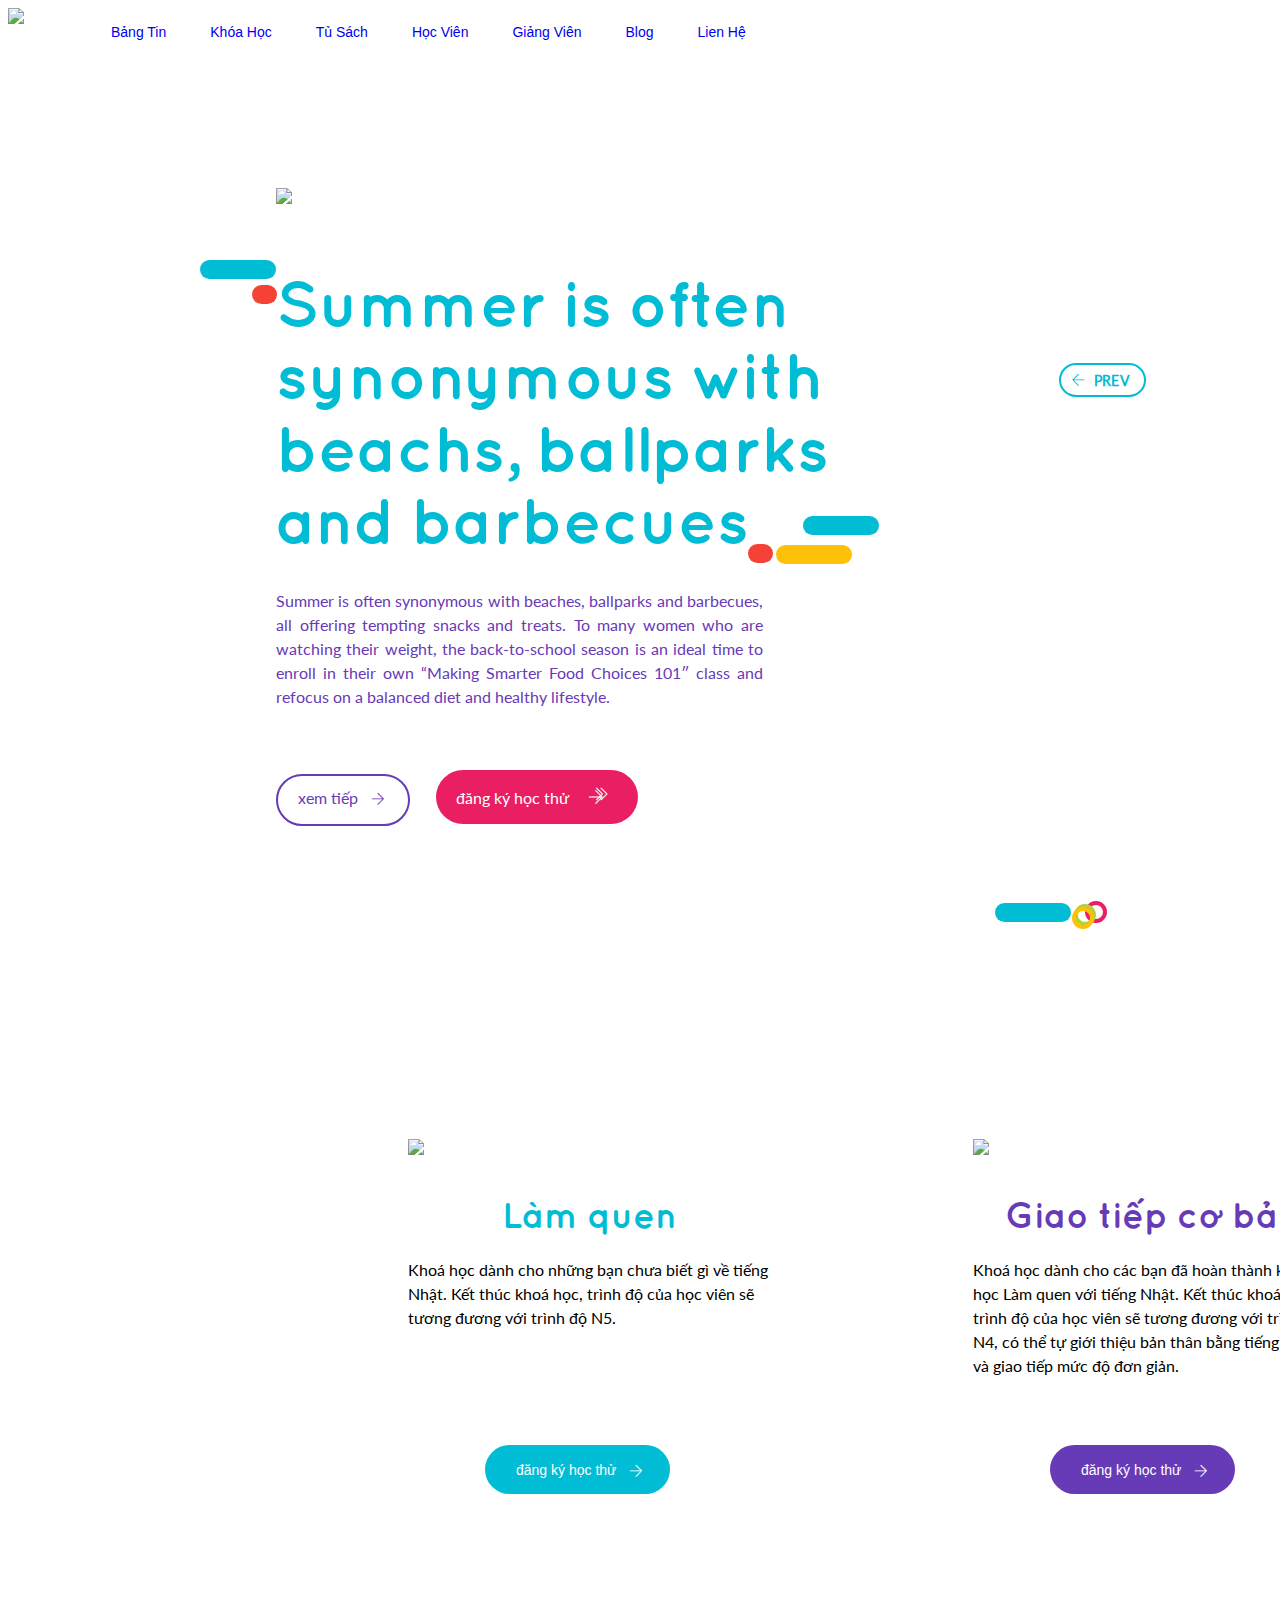
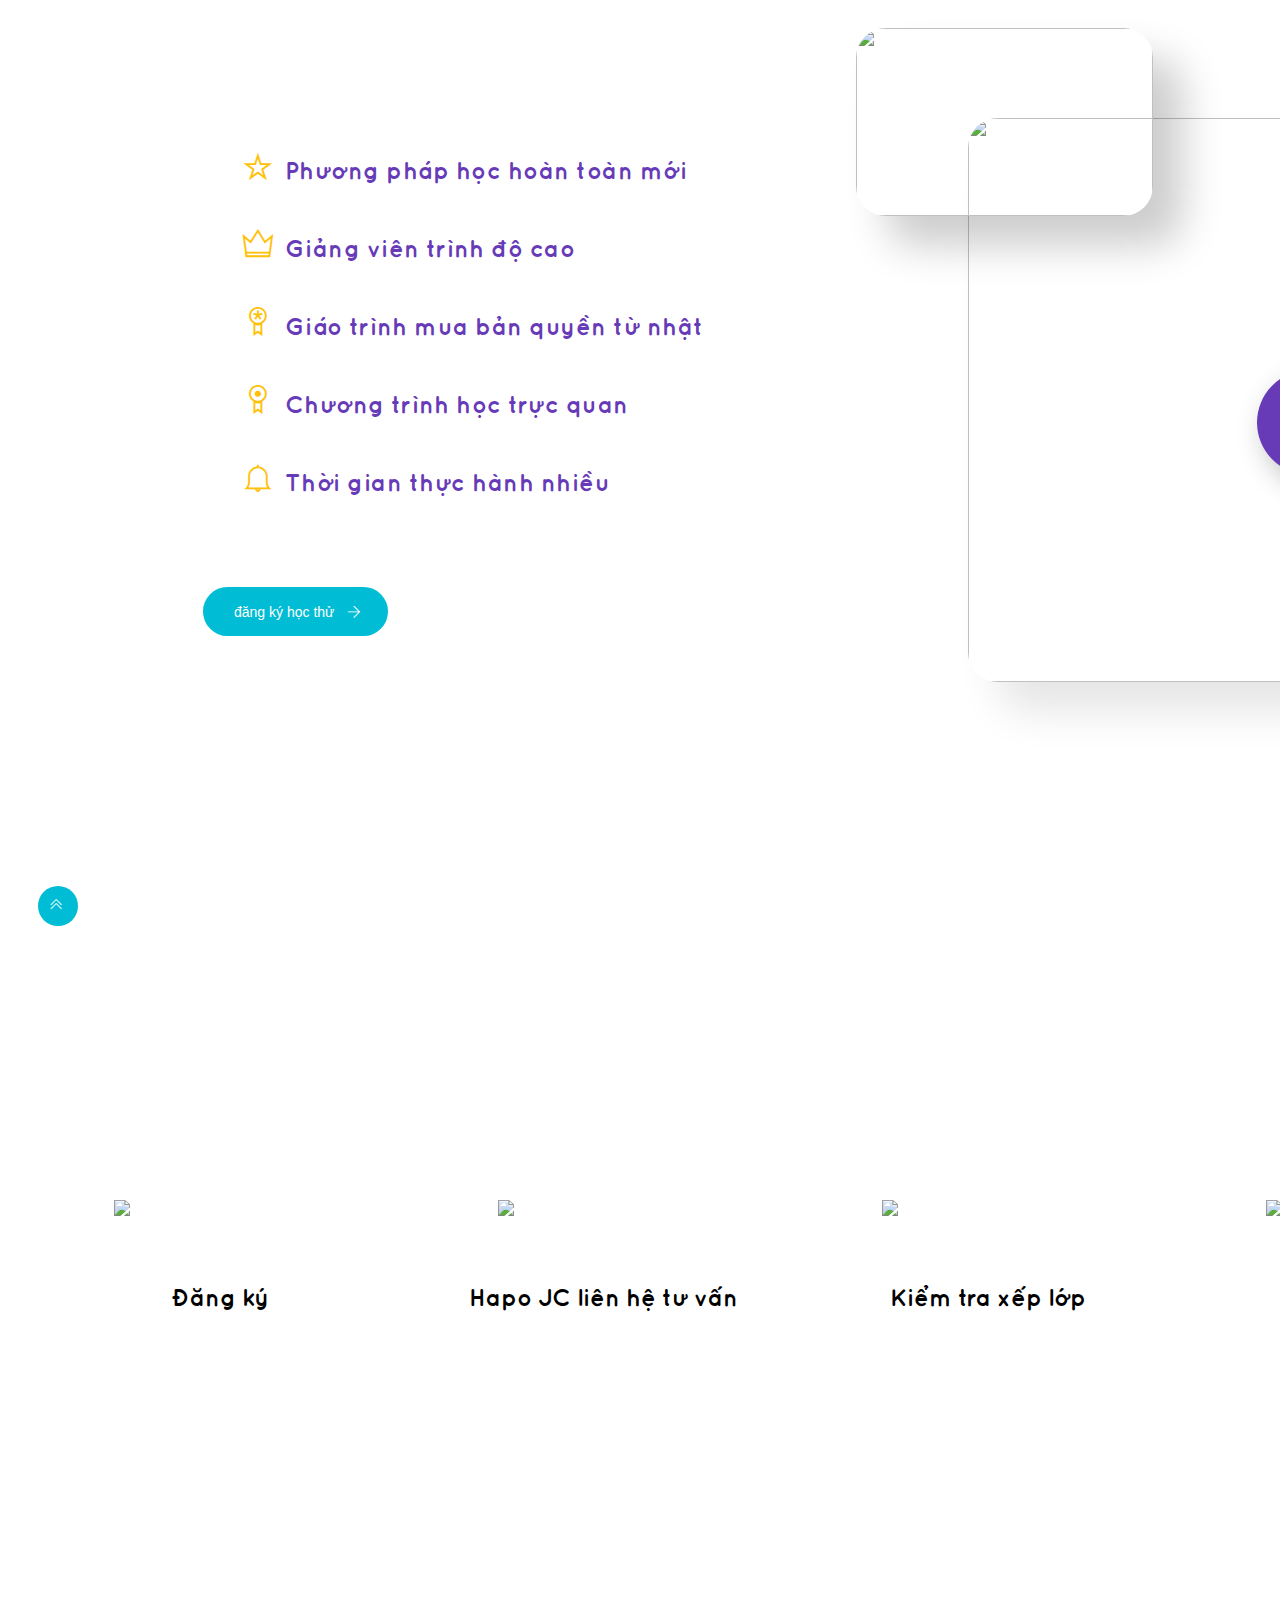
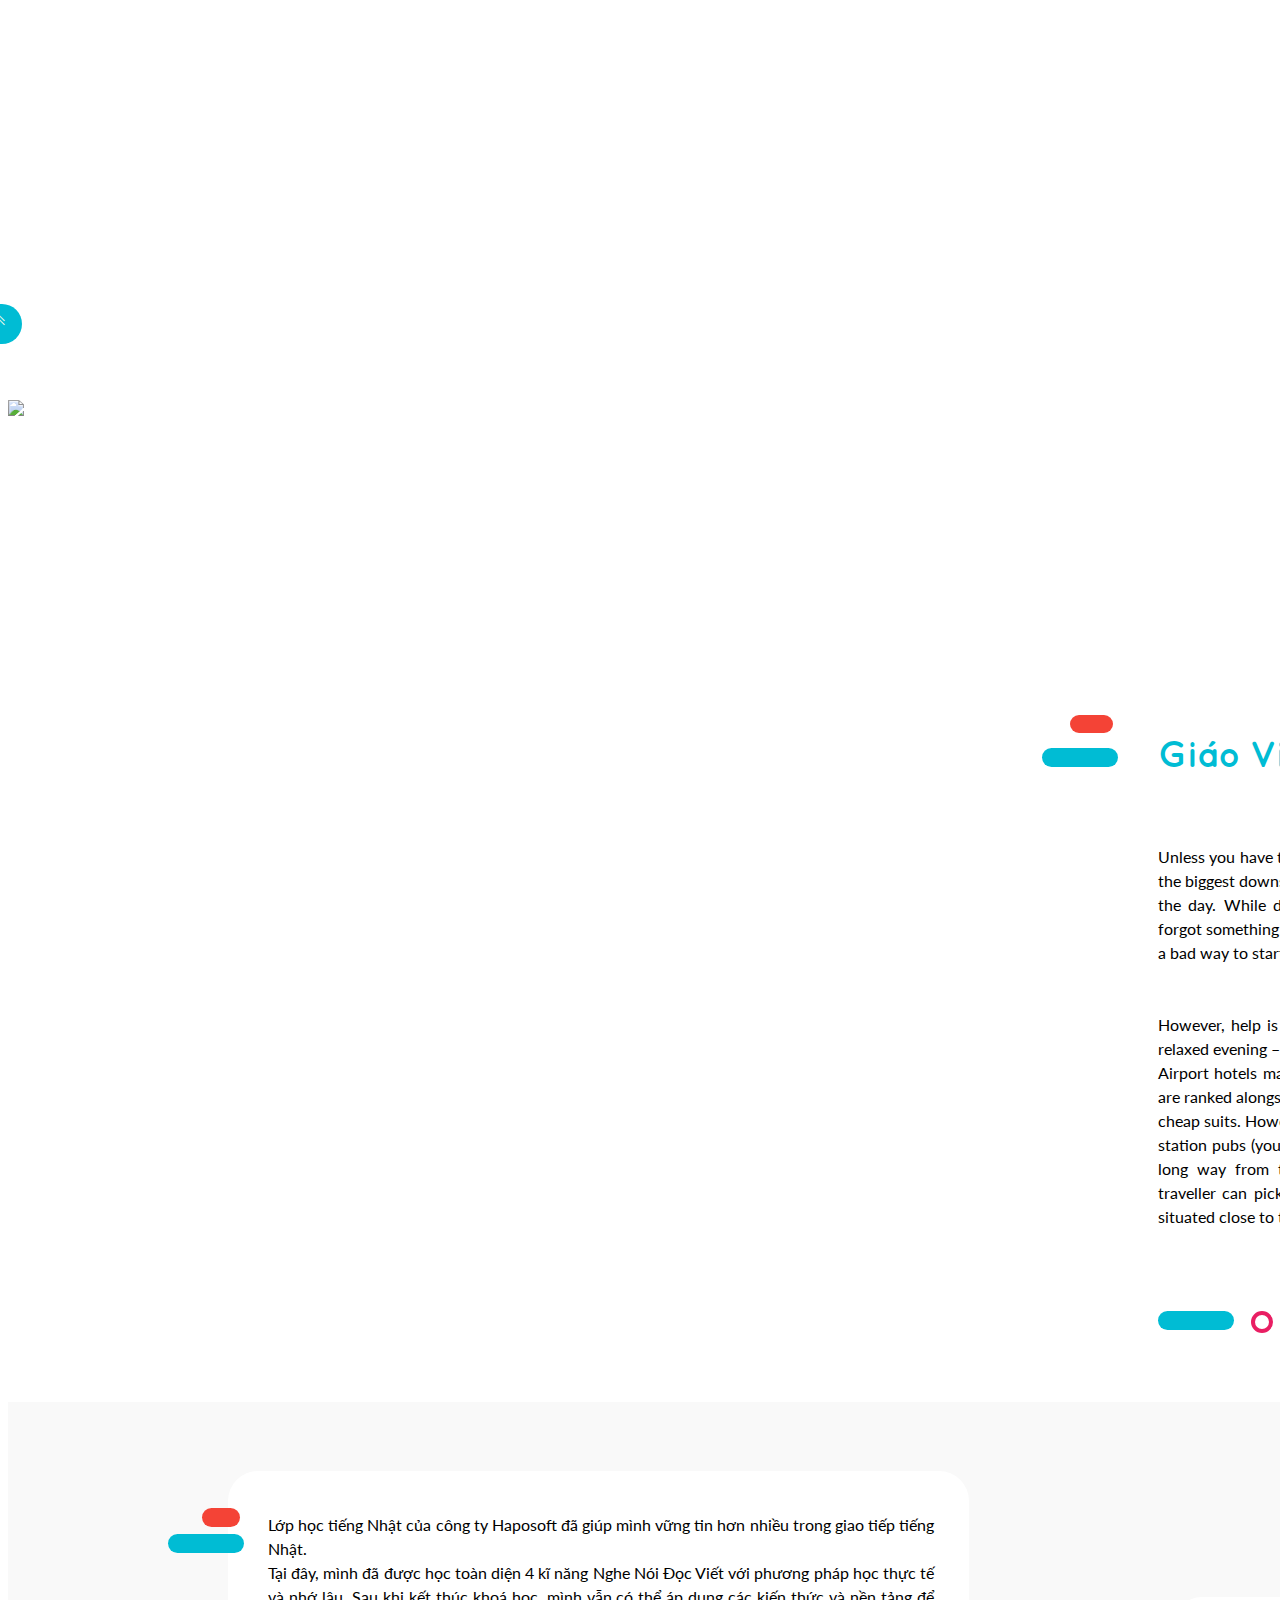
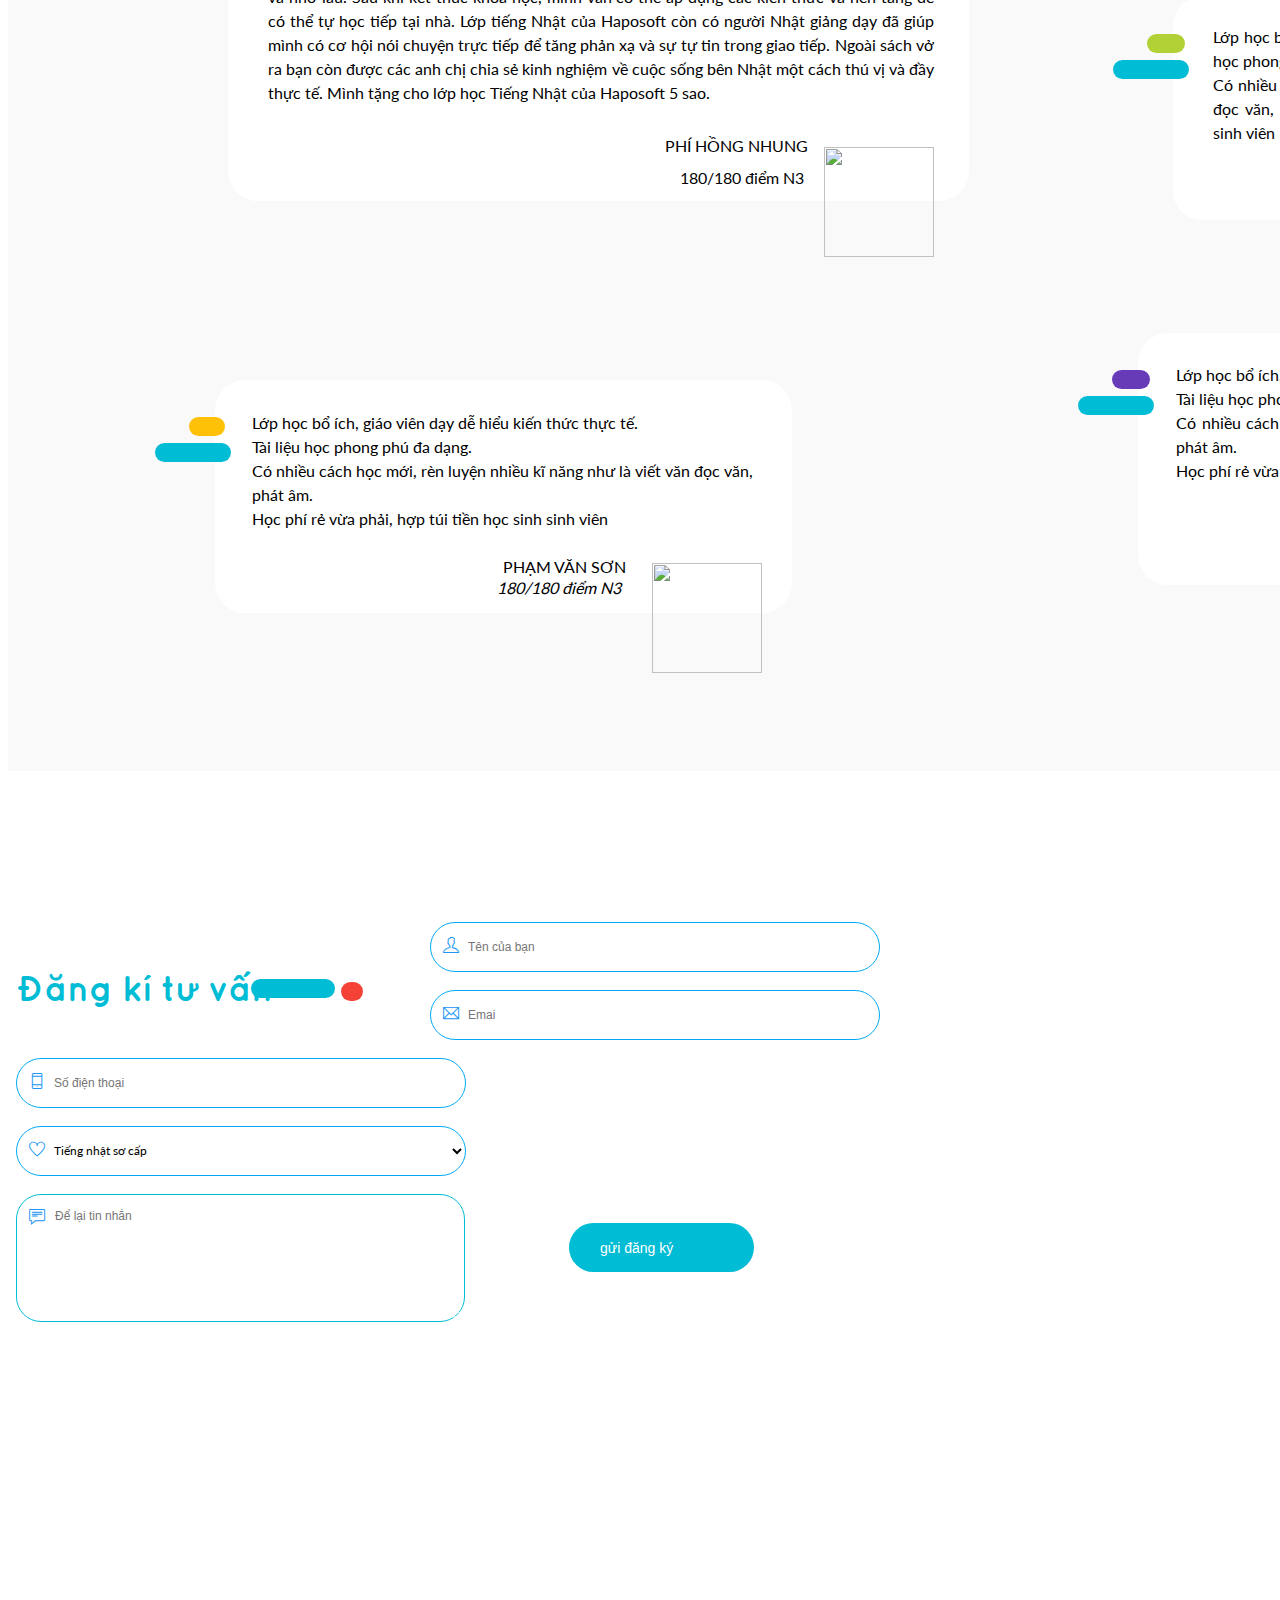
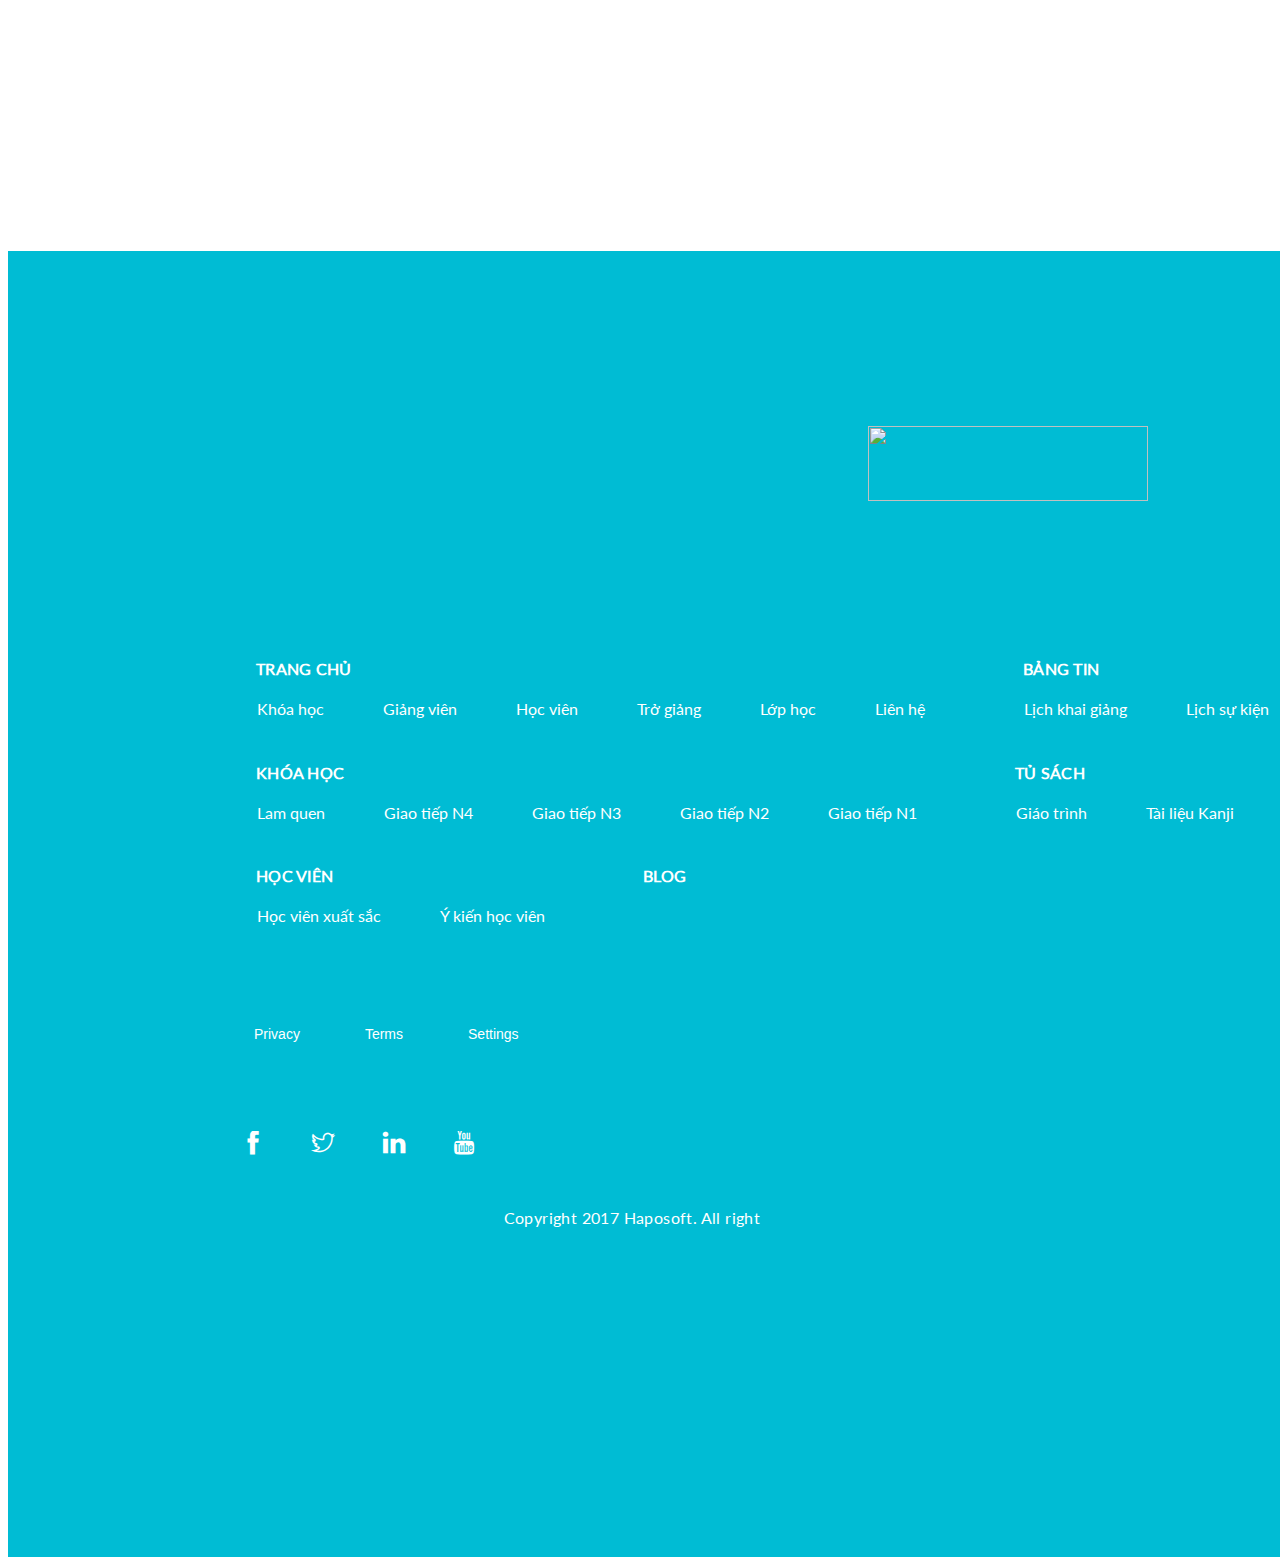
==== commit 5686ce96: "html,css full" ====
--- a/index.html
+++ b/index.html
@@ -10,7 +10,7 @@
 <section class='main-menu'>
         <div class="menu-top-left">
             <div>
-                <div class="title-logo"> <a href="index.html" class="logo" alt=""><img src="../project_training(main)/image/img/logo.png"></a></div>
+                <div class="title-logo"> <a href="index.html" class="logo" alt=""><img src="../project_training/image/img/logo.png"></a></div>
                 <div class="title-top"><a href="#">Bảng Tin </a></div>
                 <div class="title-top"><a href="#">Khóa Học </a></div>
                 <div class="title-top"><a href="#">Tủ Sách</a></div>
@@ -20,7 +20,7 @@
                 <div class="title-top"><a href="#">Lien Hệ</a></div>
             </div>
                <div class="title-bottom">
-                   <img src="../project_training(main)/image/img/logo.png">
+                   <img src="../project_training/image/img/logo.png">
                     <div class="page-text-a">
                         <div class="icon-a"></div>
                         <div class="icon-b"></div>
@@ -66,7 +66,7 @@
                     <div class=" icon-next"></div>
                     <div class="ti-arrow-right icon-back"></div>
                 </div>
-                <img src="../project_training(main)/image/img/slide-section1.jpg">
+                <img src="../project_training/image/img/slide-section1.jpg">
 
                 <div class="icon-img-home">
                     <div class="icon-home-back"></div>
@@ -88,7 +88,7 @@
         <ul>
             <li>
                 <div class="span_text1">
-                    <img src="../project_training(main)/image/img/N5.png">
+                    <img src="../project_training/image/img/N5.png">
                     <h2 class="contact-p">Làm quen</h2>
                     <div class="text-a">
                         <p>Khoá học dành cho những bạn chưa biết gì về tiếng Nhật. Kết thúc khoá học, trình độ của học
@@ -103,13 +103,13 @@
                     <div class="">
                             <samp class="ti-arrow-right icon-home-1"></samp>
                             <span class="ti-angle-double-right icon-home-2"></span>
-                      </p>
-                    </div>
-            </div>
+                      
+                    </div>
+                </div>
             </li>
             <li>
                 <div class="span_text2">
-                    <img src="../project_training(main)/image/img/N4.png">
+                    <img src="../project_training/image/img/N4.png">
                     <h2 class="contact-l">Giao tiếp cơ bản</h2>
                     <div class="text-a">
                         <p>Khoá học dành cho các bạn đã hoàn thành khoá học Làm quen với tiếng Nhật. Kết thúc khoá học,
@@ -127,7 +127,7 @@
             </li>
             <li>
                 <div class="span_text3">
-                    <img src="../project_training(main)/image/img/N3.png">
+                    <img src="../project_training/image/img/N3.png">
                     <h2 class="contact-new">Giao tiếp nâng cao</h2>
                     <div class="text-a">
                         <p>Khoá học dành cho các bạn đã hoàn thành khoá học Giao tiếp cơ bản. Kết thúc khoá học, trình
@@ -164,13 +164,13 @@
         </div>
         <div class="img-list">
         <div class="img-home-a">
-            <img src="../project_training(main)/image/img/photo-1500989145603-8e7ef71d639e.jpg">
+            <img src="../project_training/image/img/photo-1500989145603-8e7ef71d639e.jpg">
         </div>
         <div class="img-home-b">
-            <img src="../project_training(main)/image/img/pexels-photo-574285.jpg">
+            <img src="../project_training/image/img/pexels-photo-574285.jpg">
         </div>
         <div class="img-home-c">
-            <img src="../project_training(main)/image/img/mac-glasses.jpg">
+            <img src="../project_training/image/img/mac-glasses.jpg">
             <div class="button-home" id="inner-home">
                 <a href="">HỖ TRỢ
                     <span class="ti-help-alt icon-home-1"></span>
@@ -186,27 +186,27 @@
 
 <section class="home-page-d">
     <div class="home-list">
-        <img src="../project_training(main)/image/img/1.png">
+        <img src="../project_training/image/img/1.png">
         <div class="home-text-list"><p>Đi học</p></div>
     </div>
     <div class="home-list">
-        <img src="../project_training(main)/image/img/2.png">
+        <img src="../project_training/image/img/2.png">
         <div class="home-text-list"><p>Chọn lịch học </p></div>
     </div>
     <div class="home-list">
-        <img src="../project_training(main)/image/img/1.png">
+        <img src="../project_training/image/img/1.png">
         <div class="home-text-list"><p>Kiểm tra xếp lớp</p></div>
     </div>
     <div class="home-list">
-        <img src="../project_training(main)/image/img/1.png">
+        <img src="../project_training/image/img/1.png">
         <div class="home-text-list"><p>Hapo JC liên hệ tư vấn</p></div>
     </div>
     <div class="home-list">
-        <img src="../project_training(main)/image/img/2.png">
+        <img src="../project_training/image/img/2.png">
         <div class="home-text-list"><p>Đăng ký</p></div>
 
     </div>
-    <div class="button-list" id="inner-list">
+    <div class="button-home" id="inner-list">
         <a href="">HỖ TRỢ</a>
         <span class="ti-help-alt icon-support-1"></span>
     </div>
@@ -215,9 +215,9 @@
     </div>
 </section>
 
-<!-- <section class="home-page-e">
+<section class="home-page-e">
     <div class="teacher-img">
-        <img src="../project_training(main)/image/img/teacher.jpg">
+        <img src="../project_training/image/img/teacher.jpg">
     </div>
     <div class="teacher">
         <div class="icon-list-b"></div>
@@ -245,6 +245,7 @@
 </section>
 <section class="commnet">
     <div class="list-comment">
+        <div class="list-comment-left">
         <div class="comment-A">
             <div class="icon-cmt-a"></div>
             <div class="icon-cmt-b"></div>
@@ -256,7 +257,7 @@
                 để tăng phản xạ và sự tự tin trong giao tiếp. Ngoài sách vở ra bạn còn được các anh chị chia sẻ kinh
                 nghiệm về cuộc sống bên Nhật một cách thú vị và đầy thực tế. Mình tặng cho lớp học Tiếng Nhật của
                 Haposoft 5 sao.<br>
-                <img class="img-comment-A" src="../project_training(main)/image/img/images.png"> <span
+                <img class="img-comment-A" src="../project_training/image/img/images.png"> <span
                     class="name-comment-A">
                 PHÍ HỒNG NHUNG</span>
             </p>
@@ -270,12 +271,14 @@
                 Tài liệu học phong phú đa dạng.<br>
                 Có nhiều cách học mới, rèn luyện nhiều kĩ năng như là viết văn đọc văn, phát âm.<br>
                 Học phí rẻ vừa phải, hợp túi tiền học sinh sinh viên<br>
-                <img class="img-comment-B" src="../project_training(main)/image/img/images.png"> <samp
+                <img class="img-comment-B" src="../project_training/image/img/images.png"> <samp
                     class="name-comment-S">
                 PHẠM VĂN SƠN</samp>
             </p>
             <p class="number-S">180/180 điểm N3</p>
         </div>
+        </div>
+        <div class="list-comment-right">
         <div class="comment-C">
             <div class="icon-cmt-a"></div>
             <div class="icon-cmt-c"></div>
@@ -284,7 +287,7 @@
                 Tài liệu học phong phú đa dạng.<br>
                 Có nhiều cách học mới, rèn luyện nhiều kĩ năng như là viết văn đọc văn, phát âm.
                 Học phí rẻ vừa phải, hợp túi tiền học sinh sinh viên<br>
-                <img class="img-comment-C" src="../project_training(main)/image/img/images.png"> <samp
+                <img class="img-comment-C" src="../project_training/image/img/images.png"> <samp
                     class="name-comment-C">
                 PHÍ HỒNG NHUNG</samp>
             </p>
@@ -298,22 +301,29 @@
                 Tài liệu học phong phú đa dạng.<br>
                 Có nhiều cách học mới, rèn luyện nhiều kĩ năng như là viết văn đọc văn, phát âm.<br>
                 Học phí rẻ vừa phải, hợp túi tiền học sinh sinh viên<br>
-                <img class="img-comment-D" src="../project_training(main)/image/img/images.png"> <samp
+                <img class="img-comment-D" src="../project_training/image/img/images.png"> <samp
                     class="name-comment-D">
                 PHẠM VĂN SƠN</samp>
             </p>
             <p class="number-D">180/180 điểm N3</p>
         </div>
+        </div>
     </div>
 </section>
 <section class="contact">
-    <div>
+
         <div class="contact-form">
-            <div class="icon-contact-a"></div>
-            <div class="icon-contact-b"></div>
-            <h3 class="contact-title">Đăng kí tư vấn</h3>
-            <form action="/action_page.php">
+
+
+
+
                 <ul class="contact-fr">
+                    <li class="title-footer">
+                        <h3 class="contact-title">Đăng kí tư vấn</h3>
+                        <div class="icon-contact-a"></div>
+                        <div class="icon-contact-b"></div>
+                    </li>
+                    <li>
                     <li>
                         <div class="ti-user icon-form"></div>
                         <input class="form-contact" type="text" name="firstname" placeholder="Tên của bạn" ><br></li>
@@ -348,11 +358,11 @@
                     src="https://www.google.com/maps/embed?pb=!1m18!1m12!1m3!1d3724.8131451472996!2d105.81927231493218!3d21.00012598601392!2m3!1f0!2f0!3f0!3m2!1i1024!2i768!4f13.1!3m3!1m2!1s0x3135ac85be3a80f7%3A0x26f3b5f7c126cf4c!2zMjMgVMO0IFbEqW5oIERp4buHbiwgS2jGsMahbmcgVHJ1bmcsIFRoYW5oIFh1w6JuLCBIw6AgTuG7mWksIFZp4buHdCBOYW0!5e0!3m2!1svi!2s!4v1508312477154"
                     width="600" height="450" frameborder="0" style="border:0" allowfullscreen></iframe>
         </div>
-    </div>
+
 </section>
 <section class="footer">
     <div class="row">
-        <div><img class="img-comment" src="../project_training(main)/image/img/logo-white.png">
+        <div><img class="img-comment" src="../project_training/image/img/logo-white.png">
         </div>
         <div class="footer-list">
             <div class="footer-tel">
@@ -430,4 +440,4 @@
 </section>
 </div>
 </body>
-</html>   -->+</html>--- a/css/style.css
+++ b/css/style.css
@@ -1,5 +1,3 @@
-
-
 @font-face {
     font-family: VNFQuicksand-Bold;
     src: url(../font/vnf-quicksand-bold.ttf);
@@ -25,10 +23,11 @@
 }
 
 ul li {
+    padding-right: 27px;
+    float: left;
+    max-width: 450px;
     list-style-type: none;
     overflow: hidden;
-    float: left;
-    margin-left: 38px;
 }
 
 .comment-B:hover {
@@ -36,54 +35,74 @@
     transform: scale(1.25);
     cursor: pointer;
 }
+
 .comment-A:hover {
     box-shadow: 20px 20px 50px 0 rgba(0, 0, 0, 0.2);
     transform: scale(1.25);
     cursor: pointer;
 }
+
 .comment-C:hover {
     box-shadow: 20px 20px 50px 0 rgba(0, 0, 0, 0.2);
     transform: scale(1.25);
     cursor: pointer;
 }
+
 .comment-D:hover {
     box-shadow: 20px 20px 50px 0 rgba(0, 0, 0, 0.2);
     transform: scale(1.25);
     cursor: pointer;
 }
-.form-contact:hover{
+
+.form-contact:hover {
     border: solid 2px #673ab7;
 }
-
+.list-comment-left{
+    float: left;
+    width: 50%;
+}
+.list-comment-right{
+    float: right;
+    width:50%;
+}
 #page {
     position: relative;
     overflow-x: hidden;
     width: 1920px;
     max-height: 8648px;
 }
-.menu-top-left{
+
+.menu-top-left {
     width: 50%;
     float: left;
 }
-.menu-top-right{
+
+.menu-top-right {
     width: 50%;
     float: right;
 }
-.title-top{
+.logo img{
+	max-width: 143.4px;
+    max-height: 40px;
+}
+.title-top {
     float: left;
     padding-left: 44px;
-    padding-top: 30px;
-}
-.title-bottom{
-        padding-top: 180px;
+    padding-top: 16px;
+}
+
+.title-bottom {
+    padding-top: 180px;
     padding-left: 268px;
 }
-.title-logo{
-        float: left;
+
+.title-logo {
+    float: left;
     padding-right: 43px;
 }
+
 .icon-a {
-     margin-top: -25px;
+    margin-top: -25px;
     margin-left: -76px;
     float: left;
     width: 76px;
@@ -124,7 +143,7 @@
 .icon-list-b {
     /*margin-top: 21px;*/
     /*margin-left: -88px;*/
-    margin:21px 0px 0px -88px ;
+    margin: 21px 0px 0px -88px;
     width: 43px;
     border-radius: 20px;
     height: 18px;
@@ -155,7 +174,7 @@
 
 .icon-round {
 
-    margin: -19px 15px 0px 0px ;
+    margin: -19px 15px 0px 0px;
     float: left;
     width: 14px;
     height: 14px;
@@ -170,28 +189,28 @@
 }
 
 .main-menu img {
-   /* padding-left: 15px;
-    float: left;
-    max-width: 143px;
-    margin-right: 42px;*/
+    /* padding-left: 15px;
+     float: left;
+     max-width: 143px;
+     margin-right: 42px;*/
 }
 
 .main-menu nav li {
-   /* float: left;
-    list-style-type: none;
-    overflow: hidden;
-    margin-right: 37px;
-    margin-left: 9px;*/
+    /* float: left;
+     list-style-type: none;
+     overflow: hidden;
+     margin-right: 37px;
+     margin-left: 9px;*/
 }
 
 .nal li a {
-   /* padding-left: 29px;
-    width: 67px;
-    height: 19px;
-    font-family: Lato;
-    font-size: 16px;
-    text-align: left;
-    color: #ffffff;*/
+    /* padding-left: 29px;
+     width: 67px;
+     height: 19px;
+     font-family: Lato;
+     font-size: 16px;
+     text-align: left;
+     color: #ffffff;*/
 }
 
 .haposoft {
@@ -213,53 +232,55 @@
 }
 
 .list-title {
-   
-    
-}
+
+}
+
 .list-title ul li {
     float: left;
 }
-.title-top{
-    float: left;
-}
+
+.title-top {
+    float: left;
+}
+
 .main-menu li a {
 
-   /* width: 63px;
+    /* width: 63px;
+     height: 17px;
+     font-family: Lato;
+     font-size: 14px;
+     letter-spacing: 0.2px;
+     text-align: left;
+     color: #673ab7;*/
+
+}
+
+.login {
+    padding-left: 590px;
+    z-index: 2;
+    position: absolute;
+}
+
+.login ul {
+    position: sticky;
+
+}
+
+#login-title {
+    color: #00bcd4;
+}
+
+.login ul li a {
+    /* padding-left: 16px;
+     /* padding-left: 16px; */
+    position: sticky;
+    width: 86px;
     height: 17px;
     font-family: Lato;
     font-size: 14px;
     letter-spacing: 0.2px;
     text-align: left;
-    color: #673ab7;*/
-
-}
-
-.login {
-       padding-left: 587px;
-    z-index: 2;
-    position: absolute;
-}
-
-.login ul {
-    position: sticky;
-
-}
-
-#login-title {
-    color: #00bcd4;
-}
-
-.login ul li a {
-   /* padding-left: 16px;
-    /* padding-left: 16px; */
-    position: sticky;
-    width: 86px;
-    height: 17px;
-    font-family: Lato;
-    font-size: 14px;
-    letter-spacing: 0.2px;
-    text-align: left;
-    color: #ffffff;*/
+    color: #ffffff;
 }
 
 .icon-home-sport-1 {
@@ -267,11 +288,12 @@
 }
 
 .icon-a1 {
-    margin-left: 472px;
+
     width: 25.2px;
     height: 18.9px;
     background-color: #f44336;
-    margin-top: -81px;
+
+    margin: -81px 0px 0px 472px;
     border-radius: 20px;
 }
 
@@ -321,13 +343,14 @@
     margin: 173px 0px 0px 268px;
     object-fit: contain;
 }
-.rectangle{
+
+.rectangle {
     float: right;
     position: absolute;
 }
 
 .page-text-a {
-   
+
     width: 572px;
     height: 288px;
     font-family: VNFQuicksand-Bold;
@@ -339,7 +362,7 @@
 }
 
 .page-text-b {
-    
+
     width: 487px;
     font-family: Lato;
     font-size: 16px;
@@ -353,8 +376,9 @@
     font-size: 16px;
     padding-bottom: 45px;
 }
-#icon-title-next{
-        margin-right: 22px;
+
+#icon-title-next {
+    margin-right: 22px;
     padding-top: 10px;
     width: 110px;
     border-radius: 100px;
@@ -363,646 +387,649 @@
     color: #673ab7;
 }
 
-
-
 /*.page-text-c {*/
-    /*width: 136px;*/
-    /*height: 50px;*/
-    /*border-radius: 100px;*/
-    /*background-color: #ffffff;*/
-    /*border: solid 2px #673ab7;*/
-    /*}*/
-
-    .page-text-c a{
-        margin-left: 22px;
-        width: 56px;
-        height: 16px;
-        font-family: Lato;
-        font-size: 14px;
-        font-weight: bold;
-        line-height: 1.14;
-        letter-spacing: 0.2px;
-        text-align: left;
-        color: #673ab7;
-        POSITION: absolute;
-        margin-top: 17px;
-
-    }
-
-   .icon-top{
-        display: inline-block;
-        width: 182px;
-       
-        border-radius: 40px;
-        height: 38px;
-        padding: 16px 0px 0px 16px;
-        background-color: #e91e63;
-        /* padding-left: 15px; */
-        color: #fff;
-    }
-    .icon-list-btn-1{
-        position: absolute;
-        color: #fff;
-        margin-left: -54px;
-        margin-top: 115px;
-    }
-    .icon-list-btn-2{
-        position: absolute;
-        color: #fff;
-        margin-top: 115px;
-        margin-left: -45px;
-    }
-    .page-text-list{
-        display: inline-block;
-        min-width: 179px;
-        margin-left: 77px;
-        margin-top: 97px;
-        border-radius: 40px;
-        height: 32px;
-        padding: 17px 0px 0px 31px;
-        background-color: #e91e63;
-        color: #fff;
-}
-    #login-list{
-        margin-left: -40px;
-        /* background-color: black; */
-        background-color: #00bcd4;
-        margin-top: 49px;
-    }
-    #login-list-1{
-        margin-top: 67px;
-    }
-    #login-list-2{
-        margin-top: 67px;
-    }
-    #color-1{
-        background-color: #00bcd4;
-    }
-    #color-2{
-        background-color: #673ab7;
-    }
-    #color-3{}
-    /*.page-text-d {*/
-        /*border-radius: 40px;*/
-        /*height: 45px;*/
-        /*padding-top: 7px;*/
-        /*background-color: #e91e63;*/
-        /*padding-left: 15px;*/
-        /*}*/
-
-        /*.page-text-d  {*/
-            /*position: absolute;*/
-            /*padding-left: 11px;*/
-            /*color: #fff;*/
-            /*margin-top: 10px;*/
-            /*}*/
-
-            .span ul li {
-                float: left;
-                margin-right: 109px;
-                margin-left: 151px;
-            }
-
-            .span ul {
-                padding: 165px 0px 263px 0px;
-            }
-
-            .text-a p {
-                width: 363px;
-                height: 74px;
-                font-family: Lato;
-                font-size: 16px;
-                line-height: 1.5;.icon-list-2
-                text-align: justify;
-                color: #000000;
-            }
-
-            #icon-li {
-                color: #fff;
-                margin-left: 11px;
-                padding-top: 12px;
-                position: absolute;
-            }
-
-            .icon-next {
-                position: absolute;
-                width: 15px;
-                height: 14px;
-                font-family: themify;
-                font-size: 14px;
-                letter-spacing: 0.2px;
-                text-align: left;
-                color: #673ab7;
-                margin: 6px 0px 0px 13px;
-                        }
-
-            .button-a {
-                width: 193px;
-                height: 50px;
-                border-radius: 100px;
-                background-color: #00bcd4;
-                margin-top: 107px;
-                margin-left: 88px;
-
-            }
-
-            #icon-button-A {
-                background-color: #673ab7;
-            }
-
-            #icon-btn-1 {
-                margin-left: -35px;
-                margin-top: 74px;
-            }
-
-            #icon-left {
-                margin-top: 214px;
-            }
-
-            .button-left {
-                width: 40px;
-                height: 40px;
-                margin-top: 250px;
-                margin-left: -262px;
-                /* width: 175px; */
-                /* height: 40px; */
-                border-radius: 20px;
-                background-color: #00bcd4;
-            }
-
-            .icon-btn-list {
-                width: 40px;
-                height: 40px;
-                margin-top: 704px;
-                margin-left: -132px;
-                border-radius: 20px;
-                background-color: #00bcd4;
-
-            }
-
-            .button-a p a {
-                margin-left: 21px;
-                width: 104px;
-                height: 16px;
-                font-family: Lato;
-                font-size: 14px;
-                font-weight: bold;
-                line-height: 1.14;
-                letter-spacing: 0.2px;
-                text-align: left;
-                color: #ffffff;
-            }
-
-            .next {
-
-                margin: 355px 0px 0px 811px;
-                width: 83px;
-                height: 30px;
-                border-radius: 100px;
-                background-color: #e91e63;
-                box-shadow: 5px 5px 10px 0 rgba(0, 0, 0, 0.1);
-                position: absolute;
-            }
-
-            .next p {
-                margin-left: 13px;
-                color: #fff;
-                position: absolute;
-                margin-top: 7px;
-            }
-
-            .home-top-1 {
-                float: left;
-                width: 76px;
-                height: 19px;
-                border-radius: 20px;
-                background-color: #00bcd4;
-                position: absolute;
-            }
-
-            .icon-img-home {
-                float: right;
-                margin-top: 859px;
-            }
-
-            #icon-home-back-1 {
-                border: solid 4px #b1d136;
-                margin-left: -11px;
-            }
-
-            .back-icon {
-
-                position: absolute;
-                padding-left: 117px;
-                margin-top: 53px;
-            }
-
-            .icon-home-back {
-                margin-left: 27px;
-                margin-top: 36px;
-                float: left;
-                width: 76px;
-                height: 19px;
-                border-radius: 20px;
-                background-color: #00bcd4;
-                position: absolute;
-            }
-
-            #icon-home-back-2 {
-                border: solid 4px #ffc107;
-                margin-left: -13px;
-            }
-
-            .icon-back {
-                position: absolute;
-                width: 15px;
-                height: 16px;
-                font-family: themify;
-                font-size: 14px;
-                line-height: 1.14;
-                letter-spacing: 0.2px;
-                text-align: left;
-                color: #ffffff;
-                margin-left: 59px;
-                margin-top: 7px;
-            }
-
-            #inner-b {
-                background-color: #673ab7;
-            }
-
-            #inner-c {
-                background-color: #e91e63;
-            }
-
-            .contact-p {
-                margin-bottom: 22px;
-                width: 363px;
-                height: 51px;
-                font-family: VNFQuicksand-Bold;
-                font-size: 36px;
-                font-weight: bold;
-                text-align: center;
-                color: #00bcd4;
-            }
-
-            .contact-l {
-                margin-bottom: 22px;
-                width: 359px;
-                height: 51px;
-                font-family: VNFQuicksand-Bold;
-                font-size: 36px;
-                font-weight: bold;
-                text-align: center;
-                color: #673ab7;
-            }
-
-            .contact-new {
-                margin-bottom: 22px;
-                width: 362px;
-                height: 51px;
-                font-family: VNFQuicksand-Bold;
-                font-size: 36px;
-                font-weight: bold;
-                text-align: center;
-                color: #e91e63;
-            }
-
-            .prev p {
-                margin-top: 8px;
-                width: 37px;
-                height: 16px;
-                font-family: Lato;
-                font-size: 14px;
-                font-weight: bold;
-                line-height: 1.14;
-                letter-spacing: 0.2px;
-                text-align: left;
-                color: #00bcd4;
-                /* position: absolute; */
-                margin-left: 33px;
-                position: absolute;
-            }
-
-            .icon-prev {
-                width: 15px;
-                height: 16px;
-                font-family: themify;
-                font-size: 14px;
-                line-height: 1.14;
-                letter-spacing: 0.2px;
-                text-align: left;
-                color: #00bcd4;
-                position: absolute;
-                margin-top: 8px;
-                margin-left: 10px;
-            }
-
-            .prev {
-                float: left;
-                width: 83px;
-                height: 30px;
-                border-radius: 100px;
-                border: solid 2px #00bcd4;
-                position: absolute;
-                margin: 355px 0px 0px 91px;
-            }
-
-            .title-lisst {
-                float: left;
-               max-width: 50%;
-               padding-left: 235px;
-
-            }
-          .img-list{
-            float: right;
-            width: 50%;
-          }
-            .title-lisst p a {
-                margin-left: 10px;
-                font-family: VNFQuicksand-Bold;
-                text-align: justify;
-                margin-left: 11px;
-                width: 408px;
-                height: 369px;
-                font-size: 24px;
-                font-weight: bold;
-                line-height: 2;
-                text-align: justify;
-                color: #673ab7;
-            }
-
-            .icon-1 {
-                width: 31px;
-                height: 30px;
-                font-family: simple-line-icons;
-                font-size: 30px;
-                letter-spacing: 0.5px;
-                text-align: left;
-                color: #ffc107;
-
-            }
-
-            #img-t1 img {
-                margin-top: -371px;
-                position: absolute;
-                width: 287px;
-                height: 188px;
-                border-radius: 30px;
-                box-shadow: 30px 30px 40px 0 rgba(0, 0, 0, 0.2);
-                margin-left: 430px;
-            }
-
-            #img-t3 img {
-                float: right;
-                width: 219px;
-                height: 146px;
-                border-radius: 30px;
-                box-shadow: 30px 30px 40px 0 rgba(0, 0, 0, 0.2);
-                position: relative;
-                /* margin-right: -623px;*/
-                margin-top: 27px;
-
-            }
-
-            #img-t2 img {
-                margin-top: -260px;
-                float: right;
-                z-index: -1;
-                width: 526px;
-                height: 376px;
-                border-radius: 30px;
-                /* box-shadow: 30px 30px 40px 0 rgba(0, 0, 0, 0.1); */
-                /* margin-left: 66px; */
-                /*margin-right: 154px;*/
-            }
-
-            #icon-li-1 {
-                margin-top: 11px;
-                position: absolute;
-                margin-left: 10px;
-                width: 15px;
-                height: 14px;
-                font-family: themify;
-                font-size: 14px;
-                letter-spacing: 0.2px;
-                text-align: justify;
-                color: #ffffff;
-            }
-
-            .icon-play {
-                position: absolute;
-                /* padding-top: -33px;*/
-                /* margin-bottom: -11px; */
-                margin-top: -318px;
-                /* margin-right: -16px; */
-                /* float: initial; */
-                margin-left: 299px;
-                width: 175px;
-                height: 105px;
-                border-radius: 100px;
-                background-color: #673ab7;
-                box-shadow: 10px 10px 30px 0 rgba(0, 0, 0, 0.3);
-            }
-
-            #icon-home-play {
-                position: absolute;
-                width: 35px;
-                height: 34px;
-                color: #ffffff;
-                font-size: 55px;
-                margin-left: 60px;
-                margin-top: 22px;
-            }
-
-            .oval-5 {
-                width: 50px;
-                height: 50px;
-                background: red;
-                -moz-border-radius: 25px;
-                -webkit-border-radius: 25px;
-                --border-radius: 25px;
-                border-radius: 25px;
-            }
-
-            .page-icon-1 {
-                width: 76px;
-                margin-left: 68px;
-                height: 14px;
-                border-radius: 20px;
-                background-color: #00bcd4;
-            }
-
-            .page-icon-2 {
-                width: 25.2px;
-                height: 18.9px;
-                background-color: #f44336;
-
-            }
-
-            #icon-dk {
-                position: absolute;
-                color: #fff;
-                margin-left: 14px;
-            }
-
-            #icon-h-1 {
-                position: absolute;
-                color: #fff;
-                margin-left: -64px;
-                margin-top: -36px;
-            }
-
-            #home-icon-1 {
-
-                position: absolute;
-                color: #fff;
-                margin-left: 9px;
-
-            }
-
-            #home-icon-2 {
-                color: #fff;
-                margin-left: 18px;
-            }
-
-            #icon-h-2 {
-                position: absolute;
-                color: #fff;
-                margin: -36px 0px 0px -53px;
-            }
-
-            #icon-dk1 {
-                   color: #fff;
-                position: absolute;
-                margin-left: 13px;
-            }
-
-            .inner-a {
-                padding-top: 13px;
-            }
-
-            #inner-a {
-                padding-top: 16px;
-            }
-
-            #inner-a a {
-                width: 104px;
-                height: 16px;
-                font-family: Lato;
-                font-size: 14px;
-                font-weight: bold;
-                line-height: 1.14;
-                letter-spacing: 0.2px;
-                text-align: left;
-                color: #ffffff;
-                margin-left: 21px;
-            }
-
-            .now {
-                font-size: 20px;
-                text-align: left;
-                color: #ffc107;
-                font-size: 30px;
-                letter-spacing: 0.5px;
-                text-align: left;
-                color: #ffc107;
-            }
-
-            .now a {
-                margin-left: 22px;
-                font-family: VNFQuicksand-Bold;
-            }
-
-            .icon-play-h {
-                margin-top: -312px;
-                width: 175px;
-                height: 105px;
-                border-radius: 100px;
-                background-color: #673ab7;
-                box-shadow: 10px 10px 30px 0 rgba(0, 0, 0, 0.3);
-                position: absolute;
-                margin-left: 289px;
-            }
-
-            .home-page-d {
-                    width: 100%;
-
-               float: left;
-                   padding-top: 274px;
-
-            }
-
-            .home-text-list{
-                margin-top: 71px;
-                margin-left: 50px;
-                width: 105px;
-                height: 24px;
-                font-family: VNFQuicksand-Bold;
-                font-size: 24px;
-                font-weight: bold;
-                line-height: 1;
-                text-align: justify;
-                color: #000000;
-
-            }
-            .home-text-list img{
-                padding-bottom: 71px;
-            }
-            .home-text-list p{
-                text-align: center;
-            }
-
-            .home-text-2 {
-                margin-top: 71px;
-                width: 172px;
-                height: 24px;
-                font-family: VNFQuicksand-Bold;
-                font-size: 24px;
-                font-weight: bold;
-                line-height: 1;
-                text-align: justify;
-                color: #000000;
-                margin-left: 44px;
-            }
-
-            .home-text-3 {
-                margin-top: 70px;
-                width: 196px;
-                height: 24px;
-                font-family: VNFQuicksand-Bold;
-                font-size: 24px;
-                font-weight: bold;
-                line-height: 1;
-                text-align: justify;
-                color: #000000;
-
-            }
-
-            .home-text-4 {
-                margin-top: 70px;
-                width: 273px;
-                height: 24px;
-                font-family: VNFQuicksand-Bold;
-                font-size: 24px;
-                font-weight: bold;
-                line-height: 1;
-                text-align: justify;
-                color: #000000;
-                margin-left: -71px;
-            }
-
-          
-
-            .home-page-d ul img {
-                width: 158px;
-                /*margin-right: 78px;*/
-
-            }
-
-            .home-page-d ul li {
-/* float: right;
-margin-left: 20px;*/
+/*width: 136px;*/
+/*height: 50px;*/
+/*border-radius: 100px;*/
+/*background-color: #ffffff;*/
+/*border: solid 2px #673ab7;*/
+/*}*/
+
+.page-text-c a {
+    margin-left: 22px;
+    width: 56px;
+    height: 16px;
+    font-family: Lato;
+    font-size: 14px;
+    font-weight: bold;
+    line-height: 1.14;
+    letter-spacing: 0.2px;
+    text-align: left;
+    color: #673ab7;
+    POSITION: absolute;
+    margin-top: 17px;
+
+}
+
+.icon-top {
+    display: inline-block;
+    width: 182px;
+
+    border-radius: 40px;
+    height: 38px;
+    padding: 16px 0px 0px 20px;
+    background-color: #e91e63;
+    /* padding-left: 15px; */
+    color: #fff;
+}
+
+.icon-list-btn-1 {
+    position: absolute;
+    color: #fff;
+    margin-top: 116px;
+    margin-left: -41px;
+}
+
+.icon-list-btn-2 {
+    position: absolute;
+     color: #fff;
+    margin-top: 46px;
+    margin-left: 394px;
+}
+
+.page-text-list {
+    display: inline-block;
+    min-width: 154px;
+    margin-left: 77px;
+    margin-top: 97px;
+    border-radius: 40px;
+    height: 32px;
+    padding: 17px 0px 0px 31px;
+    background-color: #e91e63;
+    color: #fff;
+}
+
+#login-list {
+    margin-left: -40px;
+    /* background-color: black; */
+    background-color: #00bcd4;
+    margin-top: 49px;
+}
+
+#login-list-1 {
+    margin-top: 67px;
+}
+
+#login-list-2 {
+    margin-top: 67px;
+}
+
+#color-1 {
+    background-color: #00bcd4;
+}
+
+#color-2 {
+    background-color: #673ab7;
+}
+
+#color-3 {
+}
+
+/*.page-text-d {*/
+/*border-radius: 40px;*/
+/*height: 45px;*/
+/*padding-top: 7px;*/
+/*background-color: #e91e63;*/
+/*padding-left: 15px;*/
+/*}*/
+
+/*.page-text-d  {*/
+/*position: absolute;*/
+/*padding-left: 11px;*/
+/*color: #fff;*/
+/*margin-top: 10px;*/
+/*}*/
+
+.span ul li {
+    float: left;
+  
+    margin-left: 175px;
+}
+
+.span ul {
+    padding: 165px 0px 263px 0px;
+}
+
+.text-a p {
+    width: 363px;
+    height: 74px;
+    font-family: Lato;
+    font-size: 16px;
+    line-height: 1.5;
+. icon-list-2 text-align: justify;
+    color: #000000;
+}
+
+#icon-li {
+    color: #fff;
+    margin-left: 11px;
+    padding-top: 12px;
+    position: absolute;
+}
+
+.icon-next {
+    position: absolute;
+    width: 15px;
+    height: 14px;
+    font-family: themify;
+    font-size: 14px;
+    letter-spacing: 0.2px;
+    text-align: left;
+    color: #673ab7;
+    margin: 6px 0px 0px 13px;
+}
+
+.button-a {
+    width: 193px;
+    height: 50px;
+    border-radius: 100px;
+    background-color: #00bcd4;
+    margin-top: 107px;
+    margin-left: 88px;
+
+}
+
+#icon-button-A {
+    background-color: #673ab7;
+}
+
+#icon-btn-1 {
+    margin-left: -35px;
+    margin-top: 74px;
+}
+
+#icon-left {
+    margin-top: 214px;
+}
+
+.button-left {
+    width: 40px;
+    height: 40px;
+    margin: 250px 0px 0px -205px;
+    border-radius: 20px;
+    background-color: #00bcd4;
+}
+
+.icon-btn-list {
+    width: 40px;
+    height: 40px;
+    margin-top: 704px;
+    margin-left: -132px;
+    border-radius: 20px;
+    background-color: #00bcd4;
+
+}
+
+.button-a p a {
+    margin-left: 21px;
+    width: 104px;
+    height: 16px;
+    font-family: Lato;
+    font-size: 14px;
+    font-weight: bold;
+    line-height: 1.14;
+    letter-spacing: 0.2px;
+    text-align: left;
+    color: #ffffff;
+}
+
+.next {
+
+    margin: 355px 0px 0px 811px;
+    width: 83px;
+    height: 30px;
+    border-radius: 100px;
+    background-color: #e91e63;
+    box-shadow: 5px 5px 10px 0 rgba(0, 0, 0, 0.1);
+    position: absolute;
+}
+
+.next p {
+    margin-left: 13px;
+    color: #fff;
+    position: absolute;
+    margin-top: 7px;
+}
+
+.home-top-1 {
+    float: left;
+    width: 76px;
+    height: 19px;
+    border-radius: 20px;
+    background-color: #00bcd4;
+    position: absolute;
+}
+
+.icon-img-home {
+    float: right;
+    margin-top: 859px;
+}
+
+#icon-home-back-1 {
+    border: solid 4px #b1d136;
+    margin-left: -11px;
+}
+
+.back-icon {
+
+    position: absolute;
+    padding-left: 117px;
+    margin-top: 53px;
+}
+
+.icon-home-back {
+    margin-left: 27px;
+    margin-top: 36px;
+    float: left;
+    width: 76px;
+    height: 19px;
+    border-radius: 20px;
+    background-color: #00bcd4;
+    position: absolute;
+}
+
+#icon-home-back-2 {
+    border: solid 4px #ffc107;
+    margin-left: -13px;
+}
+
+.icon-back {
+    position: absolute;
+    width: 15px;
+    height: 16px;
+    font-family: themify;
+    font-size: 14px;
+    line-height: 1.14;
+    letter-spacing: 0.2px;
+    text-align: left;
+    color: #ffffff;
+    margin-left: 59px;
+    margin-top: 7px;
+}
+
+#inner-b {
+    background-color: #673ab7;
+}
+
+#inner-c {
+    background-color: #e91e63;
+}
+
+.contact-p {
+    margin-bottom: 22px;
+    width: 363px;
+    height: 51px;
+    font-family: VNFQuicksand-Bold;
+    font-size: 36px;
+    font-weight: bold;
+    text-align: center;
+    color: #00bcd4;
+}
+
+.contact-l {
+    margin-bottom: 22px;
+    width: 359px;
+    height: 51px;
+    font-family: VNFQuicksand-Bold;
+    font-size: 36px;
+    font-weight: bold;
+    text-align: center;
+    color: #673ab7;
+}
+
+.contact-new {
+    margin-bottom: 22px;
+    width: 362px;
+    height: 51px;
+    font-family: VNFQuicksand-Bold;
+    font-size: 36px;
+    font-weight: bold;
+    text-align: center;
+    color: #e91e63;
+}
+
+.prev p {
+    margin-top: 8px;
+    width: 37px;
+    height: 16px;
+    font-family: Lato;
+    font-size: 14px;
+    font-weight: bold;
+    line-height: 1.14;
+    letter-spacing: 0.2px;
+    text-align: left;
+    color: #00bcd4;
+    /* position: absolute; */
+    margin-left: 33px;
+    position: absolute;
+}
+
+.icon-prev {
+    width: 15px;
+    height: 16px;
+    font-family: themify;
+    font-size: 14px;
+    line-height: 1.14;
+    letter-spacing: 0.2px;
+    text-align: left;
+    color: #00bcd4;
+    position: absolute;
+    margin-top: 8px;
+    margin-left: 10px;
+}
+
+.prev {
+    float: left;
+    width: 83px;
+    height: 30px;
+    border-radius: 100px;
+    border: solid 2px #00bcd4;
+    position: absolute;
+    margin: 355px 0px 0px 91px;
+}
+
+.title-lisst {
+    float: left;
+    max-width: 50%;
+    padding-left: 235px;
+
+}
+
+.img-list {
+    float: right;
+    width: 50%;
+}
+
+.title-lisst p a {
+    margin-left: 10px;
+    font-family: VNFQuicksand-Bold;
+    text-align: justify;
+    margin-left: 11px;
+    width: 408px;
+    height: 369px;
+    font-size: 24px;
+    font-weight: bold;
+    line-height: 2;
+    text-align: justify;
+    color: #673ab7;
+}
+
+.icon-1 {
+    width: 31px;
+    height: 30px;
+    font-family: simple-line-icons;
+    font-size: 30px;
+    letter-spacing: 0.5px;
+    text-align: left;
+    color: #ffc107;
+
+}
+
+#img-t1 img {
+    margin-top: -371px;
+    position: absolute;
+    width: 287px;
+    height: 188px;
+    border-radius: 30px;
+    box-shadow: 30px 30px 40px 0 rgba(0, 0, 0, 0.2);
+    margin-left: 430px;
+}
+
+#img-t3 img {
+    float: right;
+    width: 219px;
+    height: 146px;
+    border-radius: 30px;
+    box-shadow: 30px 30px 40px 0 rgba(0, 0, 0, 0.2);
+    position: relative;
+    /* margin-right: -623px;*/
+    margin-top: 27px;
+
+}
+
+#img-t2 img {
+    margin-top: -260px;
+    float: right;
+    z-index: -1;
+    width: 526px;
+    height: 376px;
+    border-radius: 30px;
+    /* box-shadow: 30px 30px 40px 0 rgba(0, 0, 0, 0.1); */
+    /* margin-left: 66px; */
+    /*margin-right: 154px;*/
+}
+
+#icon-li-1 {
+    margin-top: 11px;
+    position: absolute;
+    margin-left: 10px;
+    width: 15px;
+    height: 14px;
+    font-family: themify;
+    font-size: 14px;
+    letter-spacing: 0.2px;
+    text-align: justify;
+    color: #ffffff;
+}
+
+.icon-play {
+    position: absolute;
+    /* padding-top: -33px;*/
+    /* margin-bottom: -11px; */
+    margin-top: -318px;
+    /* margin-right: -16px; */
+    /* float: initial; */
+    margin-left: 299px;
+    width: 175px;
+    height: 105px;
+    border-radius: 100px;
+    background-color: #673ab7;
+    box-shadow: 10px 10px 30px 0 rgba(0, 0, 0, 0.3);
+}
+
+#icon-home-play {
+    position: absolute;
+    width: 35px;
+    height: 34px;
+    color: #ffffff;
+    font-size: 55px;
+    margin-left: 60px;
+    margin-top: 22px;
+}
+
+.oval-5 {
+    width: 50px;
+    height: 50px;
+    background: red;
+    -moz-border-radius: 25px;
+    -webkit-border-radius: 25px;
+    --border-radius: 25px;
+    border-radius: 25px;
+}
+
+.page-icon-1 {
+    width: 76px;
+    margin-left: 68px;
+    height: 14px;
+    border-radius: 20px;
+    background-color: #00bcd4;
+}
+
+.page-icon-2 {
+    width: 25.2px;
+    height: 18.9px;
+    background-color: #f44336;
+
+}
+
+#icon-dk {
+    position: absolute;
+    color: #fff;
+    margin-left: -14px;
+}
+
+#icon-h-1 {
+    color: #fff;
+    margin-left: 15px;
+}
+
+#home-icon-1 {
+
+    position: absolute;
+    color: #fff;
+    margin-left: 9px;
+
+}
+
+#home-icon-2 {
+    color: #fff;
+    margin-left: 18px;
+}
+
+#icon-h-2 {
+    position: absolute;
+    color: #fff;
+    margin: 0px 0px 0px -10px;
+}
+
+#icon-dk1 {
+    color: #fff;
+    position: absolute;
+    margin-left: 13px;
+}
+
+.inner-a {
+    padding-top: 13px;
+}
+
+#inner-a {
+    padding-top: 16px;
+}
+
+#inner-a a {
+    width: 104px;
+    height: 16px;
+    font-family: Lato;
+    font-size: 14px;
+    font-weight: bold;
+    line-height: 1.14;
+    letter-spacing: 0.2px;
+    text-align: left;
+    color: #ffffff;
+    margin-left: 21px;
+}
+
+.now {
+    font-size: 20px;
+    text-align: left;
+    color: #ffc107;
+    font-size: 30px;
+    letter-spacing: 0.5px;
+    text-align: left;
+    color: #ffc107;
+}
+
+.now a {
+    margin-left: 22px;
+    font-family: VNFQuicksand-Bold;
+}
+
+.icon-play-h {
+    margin-top: -312px;
+    width: 175px;
+    height: 105px;
+    border-radius: 100px;
+    background-color: #673ab7;
+    box-shadow: 10px 10px 30px 0 rgba(0, 0, 0, 0.3);
+    position: absolute;
+    margin-left: 289px;
+}
+
+.home-page-d {
+    width: 100%;
+    float: left;
+    padding: 274px 0px 56px 106px;
+
+}
+
+.home-text-list {
+
+    margin: 71px 0px 0px -173px;
+    font-family: VNFQuicksand-Bold;
+    font-size: 24px;
+    font-weight: bold;
+    line-height: 1;
+    text-align: justify;
+    color: #000000;
+
+}
+
+.home-text-list img {
+    padding-bottom: 71px;
+}
+
+.home-text-list p {
+    text-align: center;
+}
+
+.home-text-2 {
+    margin-top: 71px;
+    width: 172px;
+    height: 24px;
+    font-family: VNFQuicksand-Bold;
+    font-size: 24px;
+    font-weight: bold;
+    line-height: 1;
+    text-align: justify;
+    color: #000000;
+    margin-left: 44px;
+}
+
+.home-text-3 {
+    margin-top: 70px;
+    width: 196px;
+    height: 24px;
+    font-family: VNFQuicksand-Bold;
+    font-size: 24px;
+    font-weight: bold;
+    line-height: 1;
+    text-align: justify;
+    color: #000000;
+
+}
+
+.home-text-4 {
+    margin-top: 70px;
+    width: 273px;
+    height: 24px;
+    font-family: VNFQuicksand-Bold;
+    font-size: 24px;
+    font-weight: bold;
+    line-height: 1;
+    text-align: justify;
+    color: #000000;
+    margin-left: -71px;
+}
+
+.home-page-d ul img {
+    width: 158px;
+    /*margin-right: 78px;*/
+
+}
+
+.home-page-d ul li {
+    /* float: right;
+    margin-left: 20px;*/
 }
 
 .home-page-d ul li p {
@@ -1018,7 +1045,7 @@
 
 }
 
-.home-list {  
+.home-list {
     float: right;
     width: 20%;
 }
@@ -1093,8 +1120,8 @@
     margin-top: 63px;
     margin-left: -60px;
     float: left;
-    width: 76px;
-    height: 19px;
+    min-width: 76px;
+    min-height: 19px;
     border-radius: 20px;
     background-color: #00bcd4;
 }
@@ -1102,7 +1129,7 @@
 .icon-cmt-b {
     margin-top: 37px;
     margin-left: -26px;
-    width: 38px;
+    max-width: 38px;
     border-radius: 20px;
     height: 19px;
     background-color: #f44336;
@@ -1111,8 +1138,8 @@
 .icon-cmt-s {
     margin-top: 37px;
     margin-left: -26px;
-    width: 36px;
-    height: 19px;
+    max-width: 36px;
+    min-height: 19px;
     border-radius: 20px;
     background-color: #ffc107;
 }
@@ -1120,18 +1147,18 @@
 .icon-cmt-c {
     margin-top: 37px;
     margin-left: -26px;
-    width: 38px;
-    border-radius: 20px;
-    height: 19px;
+    max-width: 38px;
+    border-radius: 20px;
+    min-height: 19px;
     background-color: #b1d136;
 }
 
 .icon-cmt-d {
     margin-top: 37px;
     margin-left: -26px;
-    width: 38px;
-    border-radius: 20px;
-    height: 19px;
+    max-width: 38px;
+    border-radius: 20px;
+    min-height: 19px;
     background-color: #673ab7;
 }
 
@@ -1139,7 +1166,7 @@
 
     padding-top: 69px;
     width: 100%;
-    height: 100%;
+    min-height: 900px;
     background-color: #f9f9f9;
 
 }
@@ -1155,7 +1182,6 @@
     -moz-transition: all 2s;
     -webkit-transition: all 2s;
 
-
 }
 
 .comment-B {
@@ -1200,15 +1226,14 @@
 }
 
 .comment-A p {
-    width: 661px;
-    height: 192px;
-    font-family: Lato;
+
+   font-family: Lato;
     font-size: 16px;
     line-height: 1.5;
     text-align: justify;
     color: #000000;
-    margin-left: 40px;
-    margin-top: -14px;
+
+    margin: -14px 35px 0px 40px;
 }
 
 .comment-C p {
@@ -1226,8 +1251,6 @@
 
 .name-comment-C {
     margin-top: 10px;
-    width: 661px;
-    height: 192px;
     font-family: Lato;
     font-size: 16px;
     line-height: 1.5;
@@ -1242,8 +1265,6 @@
     margin-top: -25px;
     margin-left: 37px;
     margin-right: 30px;
-    /* margin: 20px; */
-    /* margin-right: 20px; */
     font-family: Lato;
     font-size: 16px;
     line-height: 1.5;
@@ -1252,8 +1273,6 @@
 .name-comment-S {
     position: absolute;
     padding-top: 24px;
-    width: 661px;
-    height: 192px;
     font-family: Lato;
     font-size: 16px;
     line-height: 1.5;
@@ -1279,16 +1298,14 @@
 }
 
 .name-comment-A {
-    width: 661px;
-    height: 192px;
+
     font-family: Lato;
     font-size: 16px;
     line-height: 1.5;
     text-align: justify;
     color: #000000;
-    margin-left: 397px;
-    position: absolute;
-    margin-top: 29px;
+    position: absolute;
+    margin: 29px 0px 0px 397px;
 }
 
 .number-D {
@@ -1298,8 +1315,6 @@
 
 .name-comment-D {
     position: absolute;
-    width: 661px;
-    height: 192px;
     font-family: Lato;
     font-size: 16px;
     line-height: 1.5;
@@ -1310,8 +1325,6 @@
 }
 
 .name-comment-B {
-    width: 661px;
-    height: 192px;
     font-family: Lato;
     font-size: 16px;
     line-height: 1.5;
@@ -1375,8 +1388,7 @@
 }
 
 .contact-title {
-
-    margin-left: -20px;
+    float: left;
     font-family: VNFQuicksand-Bold;
     font-size: 36px;
     font-weight: bold;
@@ -1401,9 +1413,11 @@
 }
 
 .contact-form {
-    margin-left: 256px;
-    float: left;
-    margin-top: 137px;
+
+    float: left;
+    width: 50%;
+    padding-top: 137px;
+
 }
 
 .contact-fr {
@@ -1444,7 +1458,7 @@
 }
 
 .number {
-    padding: 48px 0px 0px 378px;
+    padding: 75px 0px 0px 412px;
 }
 
 .icon-contact-a {
@@ -1452,33 +1466,38 @@
     margin-top: 60px;
     margin-right: 40px;
     float: right;
-    width: 22px;
-    height: 19px;
+    min-width: 22px;
+    min-height: 19px;
     border-radius: 20px;
     background-color: #F44336;
 }
 
 .icon-contact-b {
-
-    margin-top: 61px;
-    float: right;
-    width: 84px;
-    height: 19px;
-    border-radius: 20px;
-    background-color: #00bcd4;
-}
+    margin-left: -22px;
+    margin-top: 57px;
+    float: right;
+    min-width: 84px;
+    min-height: 19px;
+    border-radius: 20px;
+    background-color: #00bcd4;
+}
+
 #submit {
     width: 135px;
     margin-top: 29px;
     background-color: #00bcd4;
-    margin-left: 281px;
-}
-#submit-1{
-    margin: 47px 0px 0px -42px;
-}
-#submit-2{
-    margin: 47px 0px 0px -32px;
-}
+    /* margin-left: 252px; */
+    float: right
+}
+
+/*#submit-1 {*/
+    /*margin: 47px 0px 0px -42px;*/
+/*}*/
+
+/*#submit-2 {*/
+    /*margin: 47px 0px 0px -32px;*/
+/*}*/
+
 .footer {
 
     background-color: #00bcd4;
@@ -1535,6 +1554,7 @@
 .footer-tel {
     float: left;
 }
+
 .privacy {
     float: left;
     padding-left: 206px;
@@ -1547,9 +1567,11 @@
     margin-right: 38px;
     color: #fff;
 }
+
 .settings {
     color: #fff;
 }
+
 .footer-tel h4 {
     margin-left: 71px;
     width: 97px;
@@ -1562,9 +1584,6 @@
     color: #ffffff;
 }
 
-.footer-ti ul li {
-
-}
 
 .nal li a {
     margin-left: 32px;
@@ -1623,7 +1642,7 @@
 }
 
 #icon-sreach {
-    margin-left: 28px;
+    margin-left: 45px;
     font-size: 20px;
     letter-spacing: 0.4px;
     color: #673ab7;
@@ -1658,7 +1677,6 @@
     color: #2196F3;
 }
 
-
 .img-home-a img {
     margin-top: -90px;
     position: absolute;
@@ -1690,11 +1708,8 @@
 }
 
 .button-home {
-
     margin-top: 147px;
-    /* padding-top: 148px; */
-    float: right;
-    margin-right: -209px;
+    float: right;
     width: 120px;
     height: 40px;
     border-radius: 100px;
